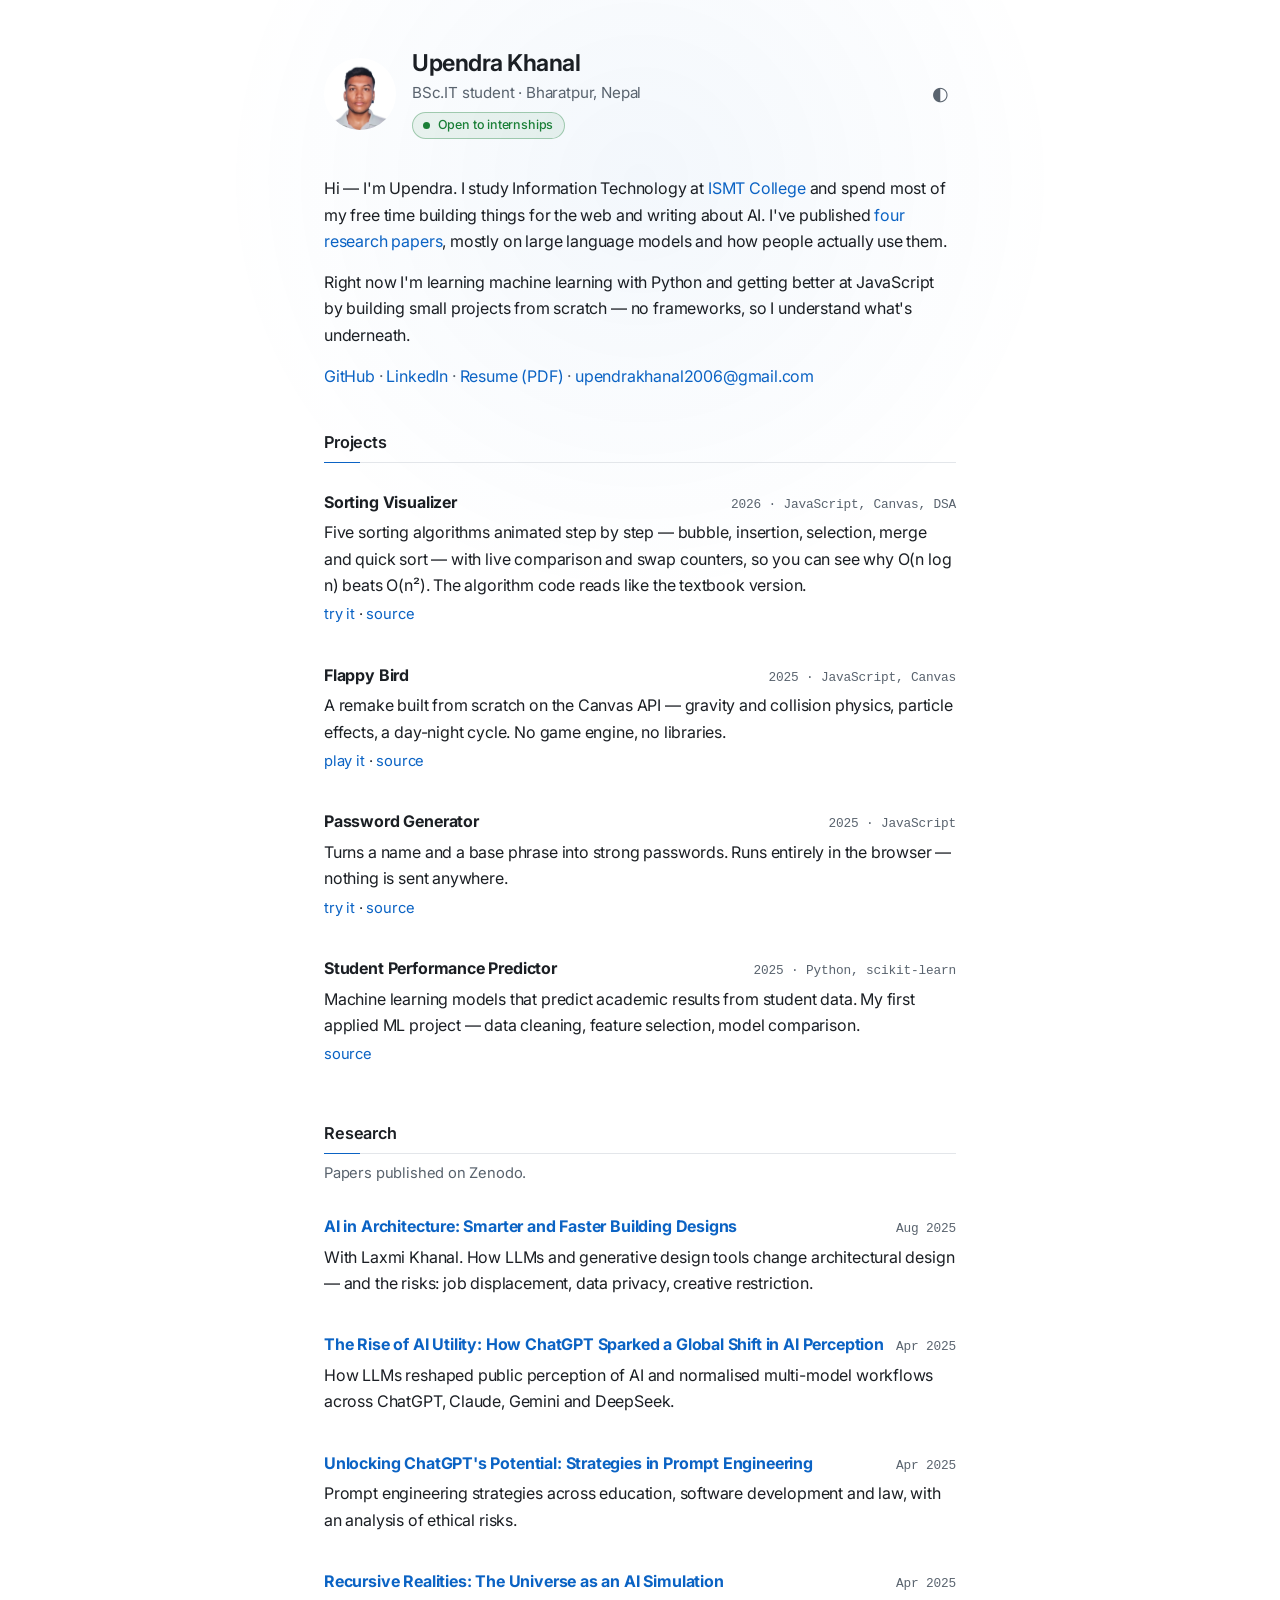
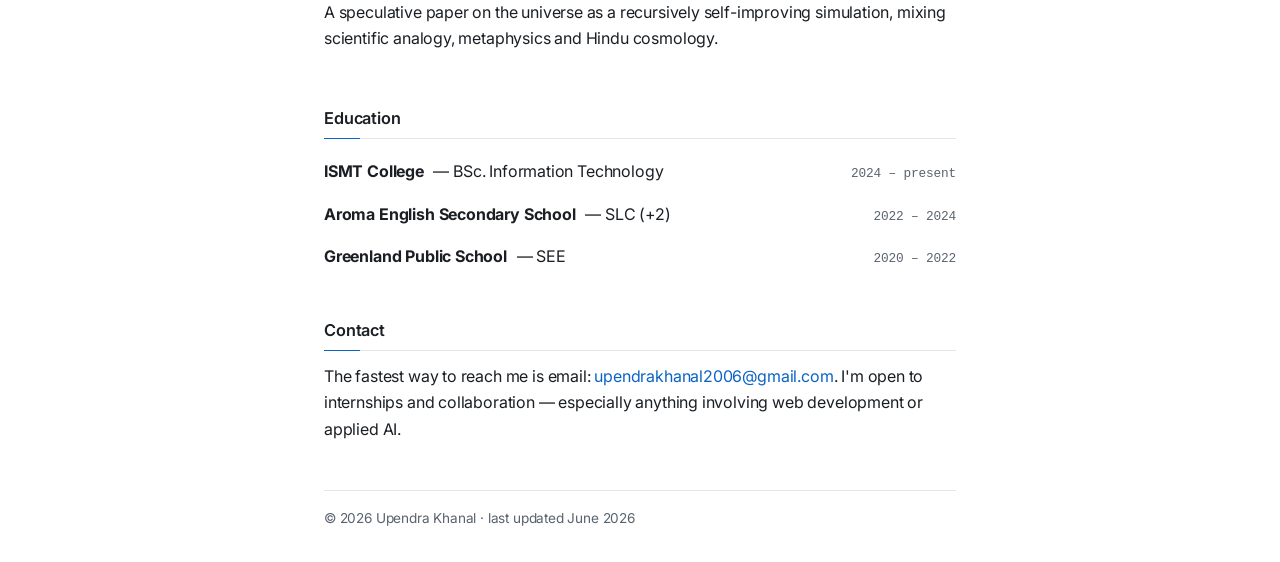
==== index.html @ 9b3e7991 "Polish design: scroll reveals, cursor spotlight, interactive project rows - Inter typeface, animated" ====
<!DOCTYPE html>
<html lang="en">
<head>
  <meta charset="utf-8">
  <meta name="viewport" content="width=device-width, initial-scale=1.0">
  <title>Upendra Khanal</title>

  <meta name="description" content="Upendra Khanal — BSc.IT student in Chitwan, Nepal. I build for the web and write about AI. Four published research papers.">
  <meta name="author" content="Upendra Khanal">
  <meta name="robots" content="index, follow">
  <link rel="canonical" href="https://upendrakhanal.com.np/">

  <meta property="og:type" content="website">
  <meta property="og:title" content="Upendra Khanal">
  <meta property="og:description" content="BSc.IT student in Chitwan, Nepal. I build for the web and write about AI.">
  <meta property="og:image" content="https://upendrakhanal.com.np/assets/images/profile.jpg">
  <meta property="og:url" content="https://upendrakhanal.com.np/">

  <link rel="icon" type="image/jpeg" href="assets/images/profile.jpg">
  <link rel="apple-touch-icon" href="assets/images/profile.jpg">
  <link rel="preconnect" href="https://fonts.googleapis.com">
  <link rel="preconnect" href="https://fonts.gstatic.com" crossorigin>
  <link href="https://fonts.googleapis.com/css2?family=Inter:wght@400;500;600;700&display=swap" rel="stylesheet">
  <link rel="stylesheet" href="styles.css">

  <script type="application/ld+json">
  {
    "@context": "https://schema.org",
    "@type": "Person",
    "name": "Upendra Khanal",
    "url": "https://upendrakhanal.com.np",
    "image": "https://upendrakhanal.com.np/assets/images/profile.jpg",
    "email": "mailto:upendrakhanal2006@gmail.com",
    "address": { "@type": "PostalAddress", "addressLocality": "Bharatpur", "addressCountry": "NP" },
    "alumniOf": "ISMT College",
    "sameAs": [
      "https://github.com/Upendra11223",
      "https://www.linkedin.com/in/upendra-khanal-a86692350"
    ]
  }
  </script>
</head>
<body>

<div id="spotlight" aria-hidden="true"></div>

<header>
  <img class="avatar" src="assets/images/profile.jpg" alt="Upendra Khanal" width="72" height="72">
  <div>
    <h1>Upendra Khanal</h1>
    <p class="tagline">BSc.IT student · Bharatpur, Nepal</p>
    <p class="status"><span class="status-dot"></span>Open to internships</p>
  </div>
  <button id="theme" title="Toggle dark mode" aria-label="Toggle dark mode">◐</button>
</header>

<main>

  <section id="intro">
    <p>
      Hi — I'm Upendra. I study Information Technology at
      <a href="https://ismt.edu.np" rel="noopener">ISMT College</a> and spend most of my free
      time building things for the web and writing about AI. I've published
      <a href="#research">four research papers</a>, mostly on large language models and how
      people actually use them.
    </p>
    <p>
      Right now I'm learning machine learning with Python and getting better at JavaScript
      by building small projects from scratch — no frameworks, so I understand what's
      underneath.
    </p>
    <p class="links">
      <a href="https://github.com/Upendra11223" rel="noopener">GitHub</a> ·
      <a href="https://www.linkedin.com/in/upendra-khanal-a86692350" rel="noopener">LinkedIn</a> ·
      <a href="assets/resume/resume.pdf">Resume (PDF)</a> ·
      <a href="mailto:upendrakhanal2006@gmail.com">upendrakhanal2006@gmail.com</a>
    </p>
  </section>

  <section id="projects">
    <h2>Projects</h2>
    <ul class="list">
      <li>
        <div class="item-head">
          <strong>Sorting Visualizer</strong>
          <span class="meta">2026 · JavaScript, Canvas, DSA</span>
        </div>
        <p>Five sorting algorithms animated step by step — bubble, insertion, selection,
           merge and quick sort — with live comparison and swap counters, so you can see
           why O(n log n) beats O(n²). The algorithm code reads like the textbook version.</p>
        <p class="item-links"><a href="projects/sorting-visualizer/index.html">try it</a> ·
           <a href="https://github.com/Upendra11223/proftfolio-website/tree/main/projects/sorting-visualizer" rel="noopener">source</a></p>
      </li>
      <li>
        <div class="item-head">
          <strong>Flappy Bird</strong>
          <span class="meta">2025 · JavaScript, Canvas</span>
        </div>
        <p>A remake built from scratch on the Canvas API — gravity and collision physics,
           particle effects, a day-night cycle. No game engine, no libraries.</p>
        <p class="item-links"><a href="projects/flappybird/index.html">play it</a> ·
           <a href="https://github.com/Upendra11223/proftfolio-website/tree/main/projects/flappybird" rel="noopener">source</a></p>
      </li>
      <li>
        <div class="item-head">
          <strong>Password Generator</strong>
          <span class="meta">2025 · JavaScript</span>
        </div>
        <p>Turns a name and a base phrase into strong passwords. Runs entirely in the
           browser — nothing is sent anywhere.</p>
        <p class="item-links"><a href="projects/password-generator/index.html">try it</a> ·
           <a href="https://github.com/Upendra11223/proftfolio-website/tree/main/projects/password-generator" rel="noopener">source</a></p>
      </li>
      <li>
        <div class="item-head">
          <strong>Student Performance Predictor</strong>
          <span class="meta">2025 · Python, scikit-learn</span>
        </div>
        <p>Machine learning models that predict academic results from student data.
           My first applied ML project — data cleaning, feature selection, model comparison.</p>
        <p class="item-links"><a href="https://github.com/Upendra11223/Predicting-Student-Academic-Performance-Using-Machine-Learning" rel="noopener">source</a></p>
      </li>
    </ul>
  </section>

  <section id="research">
    <h2>Research</h2>
    <p class="section-note">Papers published on Zenodo.</p>
    <ul class="list">
      <li>
        <div class="item-head">
          <strong><a href="https://doi.org/10.5281/zenodo.16730457" rel="noopener">AI in Architecture: Smarter and Faster Building Designs</a></strong>
          <span class="meta">Aug 2025</span>
        </div>
        <p>With Laxmi Khanal. How LLMs and generative design tools change architectural
           design — and the risks: job displacement, data privacy, creative restriction.</p>
      </li>
      <li>
        <div class="item-head">
          <strong><a href="https://doi.org/10.5281/zenodo.15250208" rel="noopener">The Rise of AI Utility: How ChatGPT Sparked a Global Shift in AI Perception</a></strong>
          <span class="meta">Apr 2025</span>
        </div>
        <p>How LLMs reshaped public perception of AI and normalised multi-model workflows
           across ChatGPT, Claude, Gemini and DeepSeek.</p>
      </li>
      <li>
        <div class="item-head">
          <strong><a href="https://doi.org/10.5281/zenodo.15249655" rel="noopener">Unlocking ChatGPT's Potential: Strategies in Prompt Engineering</a></strong>
          <span class="meta">Apr 2025</span>
        </div>
        <p>Prompt engineering strategies across education, software development and law,
           with an analysis of ethical risks.</p>
      </li>
      <li>
        <div class="item-head">
          <strong><a href="https://doi.org/10.5281/zenodo.15221042" rel="noopener">Recursive Realities: The Universe as an AI Simulation</a></strong>
          <span class="meta">Apr 2025</span>
        </div>
        <p>A speculative paper on the universe as a recursively self-improving simulation,
           mixing scientific analogy, metaphysics and Hindu cosmology.</p>
      </li>
    </ul>
  </section>

  <section id="education">
    <h2>Education</h2>
    <ul class="list compact">
      <li>
        <div class="item-head">
          <strong>ISMT College</strong> — BSc. Information Technology
          <span class="meta">2024 – present</span>
        </div>
      </li>
      <li>
        <div class="item-head">
          <strong>Aroma English Secondary School</strong> — SLC (+2)
          <span class="meta">2022 – 2024</span>
        </div>
      </li>
      <li>
        <div class="item-head">
          <strong>Greenland Public School</strong> — SEE
          <span class="meta">2020 – 2022</span>
        </div>
      </li>
    </ul>
  </section>

  <section id="contact">
    <h2>Contact</h2>
    <p>
      The fastest way to reach me is email:
      <a href="mailto:upendrakhanal2006@gmail.com">upendrakhanal2006@gmail.com</a>.
      I'm open to internships and collaboration — especially anything involving
      web development or applied AI.
    </p>
  </section>

</main>

<footer>
  <p>© 2026 Upendra Khanal · last updated June 2026</p>
</footer>

<script src="script.js"></script>
</body>
</html>
---- styles.css ----
/* upendrakhanal.com.np — hand-rolled, no frameworks */

:root {
  --bg: #ffffff;
  --text: #1b1f24;
  --muted: #59636e;
  --link: #0b63c4;
  --rule: #e3e6ea;
  --hover-bg: rgba(11, 99, 196, 0.06);
  --glow: rgba(11, 99, 196, 0.05);
  --ok: #1a7f37;
}

@media (prefers-color-scheme: dark) {
  :root {
    --bg: #0f1115;
    --text: #e4e7eb;
    --muted: #8b949e;
    --link: #58a6ff;
    --rule: #262b33;
    --hover-bg: rgba(88, 166, 255, 0.07);
    --glow: rgba(88, 166, 255, 0.07);
    --ok: #3fb950;
  }
}

:root[data-theme="light"] {
  --bg: #ffffff;
  --text: #1b1f24;
  --muted: #59636e;
  --link: #0b63c4;
  --rule: #e3e6ea;
  --hover-bg: rgba(11, 99, 196, 0.06);
  --glow: rgba(11, 99, 196, 0.05);
  --ok: #1a7f37;
}

:root[data-theme="dark"] {
  --bg: #0f1115;
  --text: #e4e7eb;
  --muted: #8b949e;
  --link: #58a6ff;
  --rule: #262b33;
  --hover-bg: rgba(88, 166, 255, 0.07);
  --glow: rgba(88, 166, 255, 0.07);
  --ok: #3fb950;
}

* { box-sizing: border-box; }

html {
  background: var(--bg);
  transition: background 0.3s ease;
}

body {
  margin: 0 auto;
  padding: 3rem 1.25rem 2rem;
  max-width: 42rem;
  background: transparent;
  color: var(--text);
  font: 16px/1.65 "Inter", -apple-system, BlinkMacSystemFont, "Segoe UI",
        Roboto, Helvetica, Arial, sans-serif;
  letter-spacing: -0.011em;
  -webkit-font-smoothing: antialiased;
  transition: color 0.3s ease;
}

/* cursor spotlight — subtle radial glow that follows the mouse */
#spotlight {
  position: fixed;
  inset: 0;
  z-index: -1;
  pointer-events: none;
  background: radial-gradient(560px circle at var(--mx, 50%) var(--my, 20%),
              var(--glow), transparent 75%);
}

/* links with animated underline */
a {
  color: var(--link);
  text-decoration: none;
  background-image: linear-gradient(currentColor, currentColor);
  background-repeat: no-repeat;
  background-size: 0% 1px;
  background-position: 0 100%;
  transition: background-size 0.25s ease;
}
a:hover { background-size: 100% 1px; }
:focus-visible { outline: 2px solid var(--link); outline-offset: 2px; border-radius: 2px; }

/* header */
header {
  display: flex;
  align-items: center;
  gap: 1rem;
  margin-bottom: 2.25rem;
}

.avatar {
  border-radius: 50%;
  flex-shrink: 0;
  transition: transform 0.3s cubic-bezier(0.2, 0.8, 0.2, 1), box-shadow 0.3s ease;
}
.avatar:hover {
  transform: scale(1.06) rotate(2deg);
  box-shadow: 0 0 0 3px var(--bg), 0 0 0 5px var(--link);
}

h1 {
  margin: 0;
  font-size: 1.45rem;
  line-height: 1.3;
  font-weight: 650;
  letter-spacing: -0.02em;
}

.tagline {
  margin: 0.1rem 0 0;
  color: var(--muted);
  font-size: 0.95rem;
}

.status {
  display: inline-flex;
  align-items: center;
  gap: 0.45rem;
  margin: 0.45rem 0 0;
  font-size: 0.78rem;
  font-weight: 500;
  color: var(--ok);
  border: 1px solid color-mix(in srgb, var(--ok) 35%, transparent);
  background: color-mix(in srgb, var(--ok) 8%, transparent);
  border-radius: 2rem;
  padding: 0.15rem 0.65rem;
}
.status-dot {
  width: 7px;
  height: 7px;
  border-radius: 50%;
  background: var(--ok);
  animation: pulse 2.2s ease-in-out infinite;
}
@keyframes pulse {
  0%, 100% { box-shadow: 0 0 0 0 color-mix(in srgb, var(--ok) 45%, transparent); }
  55% { box-shadow: 0 0 0 6px transparent; }
}

#theme {
  margin-left: auto;
  background: none;
  border: none;
  color: var(--muted);
  font-size: 1.2rem;
  cursor: pointer;
  padding: 0.25rem 0.45rem;
  border-radius: 8px;
  transition: color 0.2s ease, background 0.2s ease, transform 0.4s cubic-bezier(0.2, 0.8, 0.2, 1);
}
#theme:hover { color: var(--text); background: var(--hover-bg); transform: rotate(180deg); }

/* sections */
section { margin-bottom: 2.5rem; }

h2 {
  font-size: 1.02rem;
  font-weight: 600;
  letter-spacing: -0.01em;
  margin: 0 0 0.75rem;
  padding-bottom: 0.4rem;
  border-bottom: 1px solid var(--rule);
  position: relative;
}
h2::after {
  content: "";
  position: absolute;
  left: 0;
  bottom: -1px;
  height: 1px;
  width: 2.25rem;
  background: var(--link);
}

p { margin: 0 0 0.9rem; }
section > p:last-child { margin-bottom: 0; }

.links { color: var(--muted); }

.section-note {
  color: var(--muted);
  font-size: 0.92rem;
  margin-top: -0.35rem;
}

/* item lists (projects, research, education) */
.list {
  list-style: none;
  margin: 0;
  padding: 0;
}

.list > li {
  margin-bottom: 0.5rem;
  padding: 0.85rem 0.9rem;
  margin-inline: -0.9rem;
  border-radius: 10px;
  transition: background 0.25s ease, opacity 0.25s ease, transform 0.25s ease;
}
.list.compact > li { padding: 0.45rem 0.9rem; margin-bottom: 0.1rem; }
.list > li:last-child { margin-bottom: 0; }

/* hovering one item gently dims the others */
@media (hover: hover) {
  .list:hover > li { opacity: 0.55; }
  .list:hover > li:hover {
    opacity: 1;
    background: var(--hover-bg);
    transform: translateY(-1px);
  }
}

.item-head {
  display: flex;
  align-items: baseline;
  gap: 0.6rem;
  flex-wrap: wrap;
}

.meta {
  color: var(--muted);
  font-size: 0.8rem;
  font-family: ui-monospace, "Cascadia Code", "SF Mono", Consolas, monospace;
  white-space: nowrap;
  margin-left: auto;
}

.list p {
  margin: 0.25rem 0 0;
  color: var(--text);
}

.item-links { font-size: 0.92rem; }

/* footer */
footer {
  margin-top: 3rem;
  padding-top: 1rem;
  border-top: 1px solid var(--rule);
  color: var(--muted);
  font-size: 0.85rem;
}
footer p { margin: 0; }

/* scroll-reveal animation (added by JS; no-JS users see everything) */
.reveal {
  opacity: 0;
  transform: translateY(14px);
  transition: opacity 0.55s ease, transform 0.55s ease;
}
.reveal.in {
  opacity: 1;
  transform: none;
}

@media (prefers-reduced-motion: reduce) {
  *, *::before, *::after {
    animation-duration: 0.01ms !important;
    transition-duration: 0.01ms !important;
  }
  .reveal { opacity: 1; transform: none; }
  #spotlight { display: none; }
}

@media (max-width: 480px) {
  body { padding-top: 2rem; }
  .meta { margin-left: 0; width: 100%; }
}
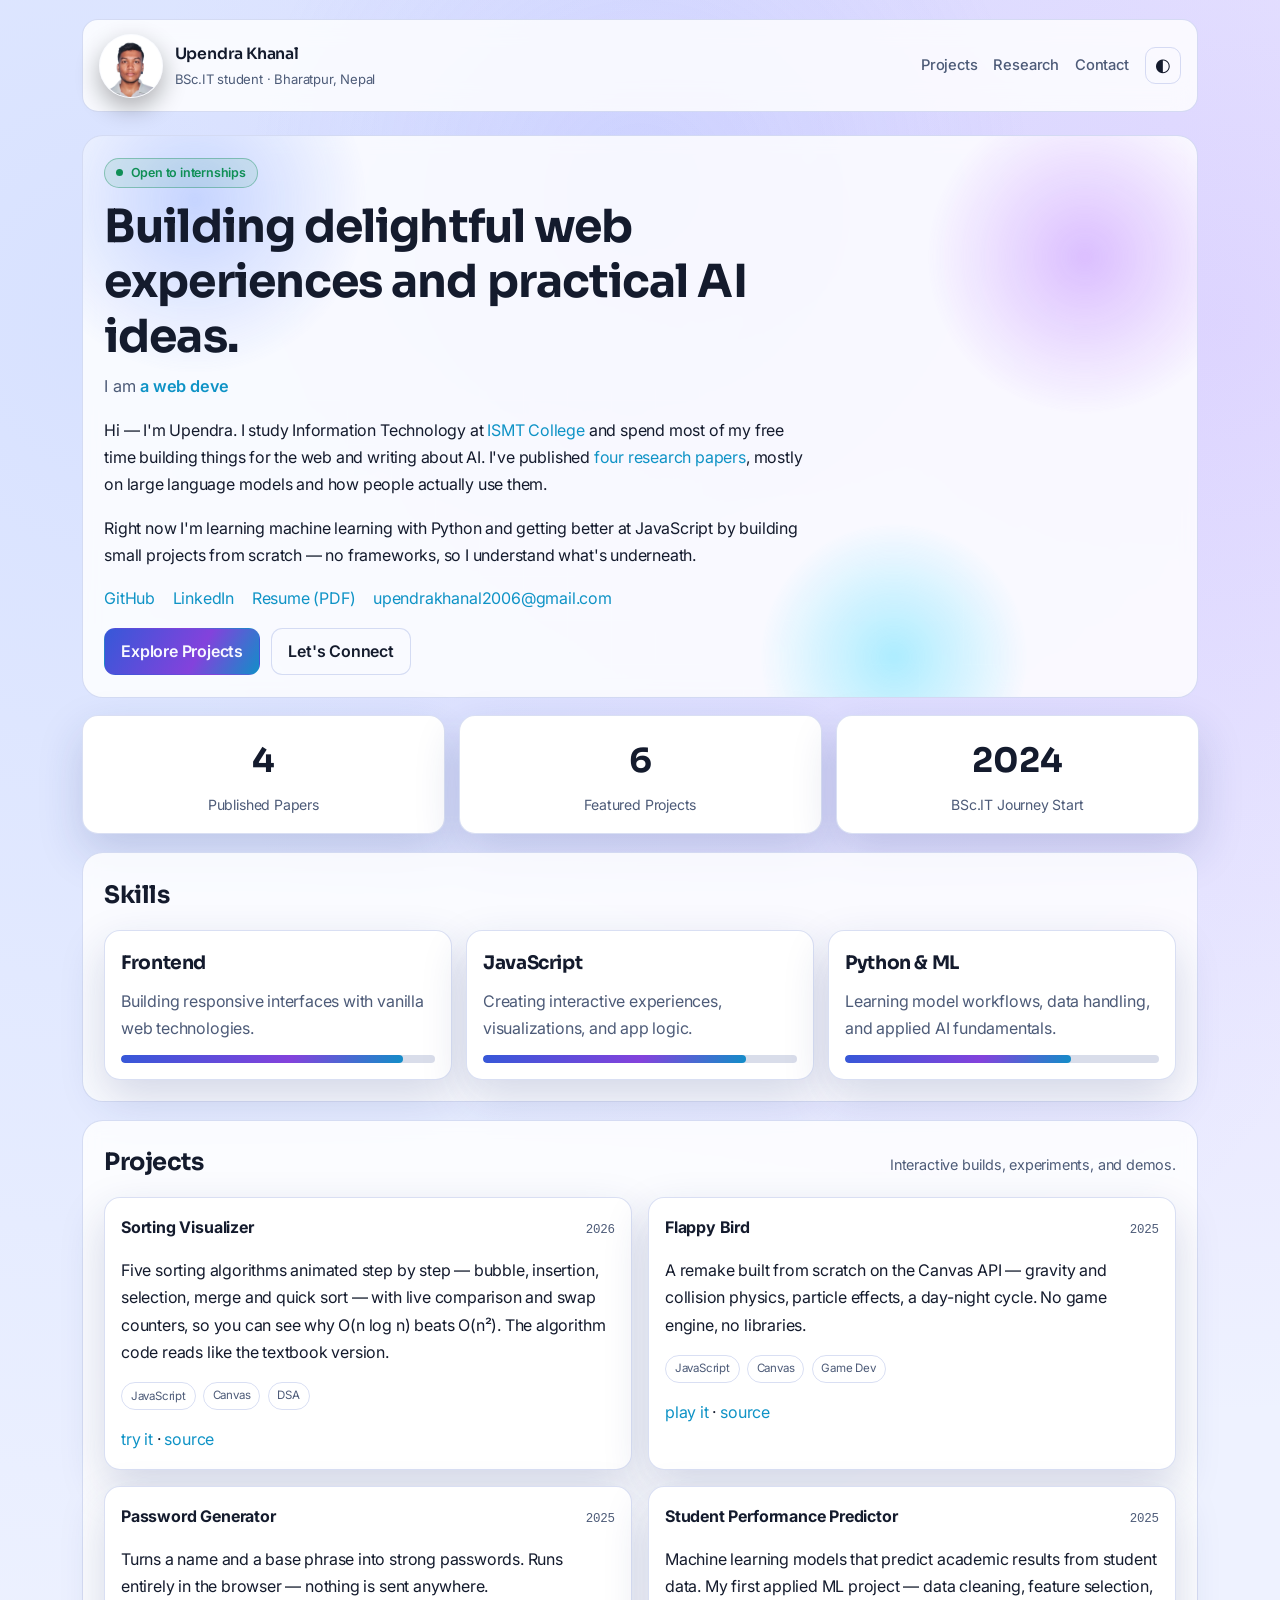
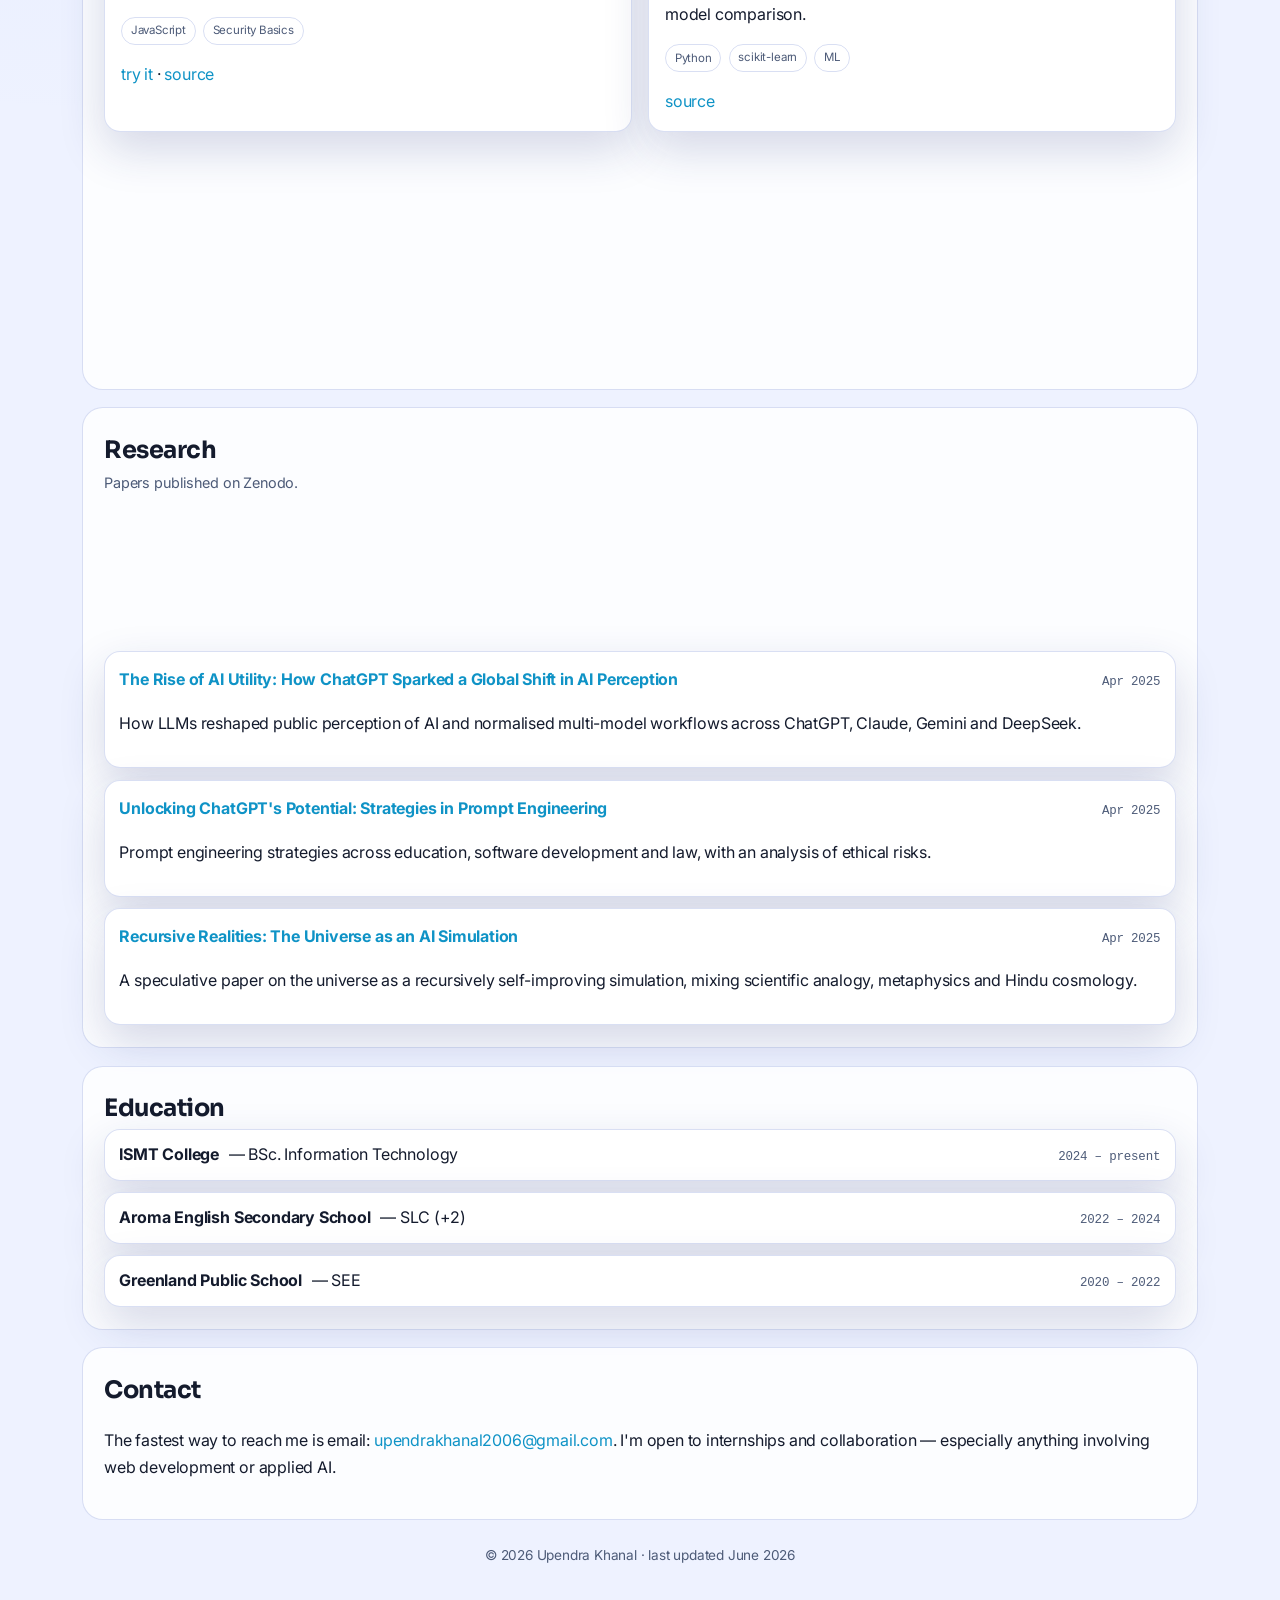
==== commit c8d68b54: "feat: redesign portfolio with modern 3D animated experience" ====
--- a/index.html
+++ b/index.html
@@ -20,7 +20,7 @@
   <link rel="apple-touch-icon" href="assets/images/profile.jpg">
   <link rel="preconnect" href="https://fonts.googleapis.com">
   <link rel="preconnect" href="https://fonts.gstatic.com" crossorigin>
-  <link href="https://fonts.googleapis.com/css2?family=Inter:wght@400;500;600;700&display=swap" rel="stylesheet">
+  <link href="https://fonts.googleapis.com/css2?family=Inter:wght@400;500;600;700&family=Sora:wght@500;600;700&display=swap" rel="stylesheet">
   <link rel="stylesheet" href="styles.css">
 
   <script type="application/ld+json">
@@ -41,93 +41,182 @@
   </script>
 </head>
 <body>
-
 <div id="spotlight" aria-hidden="true"></div>
 
-<header>
-  <img class="avatar" src="assets/images/profile.jpg" alt="Upendra Khanal" width="72" height="72">
-  <div>
-    <h1>Upendra Khanal</h1>
-    <p class="tagline">BSc.IT student · Bharatpur, Nepal</p>
-    <p class="status"><span class="status-dot"></span>Open to internships</p>
+<header class="site-header" id="site-header">
+  <div class="brand">
+    <img class="avatar" src="assets/images/profile.jpg" alt="Upendra Khanal" width="64" height="64">
+    <div>
+      <p class="eyebrow">Upendra Khanal</p>
+      <p class="tagline">BSc.IT student · Bharatpur, Nepal</p>
+    </div>
   </div>
+  <nav class="main-nav" aria-label="Main navigation">
+    <a href="#projects">Projects</a>
+    <a href="#research">Research</a>
+    <a href="#contact">Contact</a>
+  </nav>
   <button id="theme" title="Toggle dark mode" aria-label="Toggle dark mode">◐</button>
 </header>
 
 <main>
-
-  <section id="intro">
-    <p>
-      Hi — I'm Upendra. I study Information Technology at
-      <a href="https://ismt.edu.np" rel="noopener">ISMT College</a> and spend most of my free
-      time building things for the web and writing about AI. I've published
-      <a href="#research">four research papers</a>, mostly on large language models and how
-      people actually use them.
-    </p>
-    <p>
-      Right now I'm learning machine learning with Python and getting better at JavaScript
-      by building small projects from scratch — no frameworks, so I understand what's
-      underneath.
-    </p>
-    <p class="links">
-      <a href="https://github.com/Upendra11223" rel="noopener">GitHub</a> ·
-      <a href="https://www.linkedin.com/in/upendra-khanal-a86692350" rel="noopener">LinkedIn</a> ·
-      <a href="assets/resume/resume.pdf">Resume (PDF)</a> ·
-      <a href="mailto:upendrakhanal2006@gmail.com">upendrakhanal2006@gmail.com</a>
-    </p>
-  </section>
-
-  <section id="projects">
-    <h2>Projects</h2>
-    <ul class="list">
-      <li>
+  <section class="hero reveal" id="intro">
+    <div class="hero-bg" aria-hidden="true">
+      <span class="layer layer-one"></span>
+      <span class="layer layer-two"></span>
+      <span class="layer layer-three"></span>
+      <span class="grid"></span>
+    </div>
+    <div class="hero-content">
+      <p class="status"><span class="status-dot"></span>Open to internships</p>
+      <h1>Building delightful web experiences and practical AI ideas.</h1>
+      <p class="hero-subtitle">I am <span id="typed-role" aria-live="polite"></span></p>
+      <p>
+        Hi — I'm Upendra. I study Information Technology at
+        <a href="https://ismt.edu.np" rel="noopener">ISMT College</a> and spend most of my free
+        time building things for the web and writing about AI. I've published
+        <a href="#research">four research papers</a>, mostly on large language models and how
+        people actually use them.
+      </p>
+      <p>
+        Right now I'm learning machine learning with Python and getting better at JavaScript
+        by building small projects from scratch — no frameworks, so I understand what's
+        underneath.
+      </p>
+      <p class="links">
+        <a href="https://github.com/Upendra11223" rel="noopener">GitHub</a>
+        <a href="https://www.linkedin.com/in/upendra-khanal-a86692350" rel="noopener">LinkedIn</a>
+        <a href="assets/resume/resume.pdf">Resume (PDF)</a>
+        <a href="mailto:upendrakhanal2006@gmail.com">upendrakhanal2006@gmail.com</a>
+      </p>
+      <div class="cta-row">
+        <a class="btn btn-primary" href="#projects">Explore Projects</a>
+        <a class="btn btn-secondary" href="#contact">Let's Connect</a>
+      </div>
+    </div>
+  </section>
+
+  <section class="stats reveal" aria-label="Highlights">
+    <article class="stat-card tilt-card">
+      <p class="stat-number" data-counter="4">0</p>
+      <p class="stat-label">Published Papers</p>
+    </article>
+    <article class="stat-card tilt-card">
+      <p class="stat-number" data-counter="6">0</p>
+      <p class="stat-label">Featured Projects</p>
+    </article>
+    <article class="stat-card tilt-card">
+      <p class="stat-number" data-counter="2024">0</p>
+      <p class="stat-label">BSc.IT Journey Start</p>
+    </article>
+  </section>
+
+  <section class="skills reveal" id="skills">
+    <div class="section-head">
+      <h2>Skills</h2>
+    </div>
+    <div class="skills-grid">
+      <article class="skill-card tilt-card">
+        <h3>Frontend</h3>
+        <p>Building responsive interfaces with vanilla web technologies.</p>
+        <div class="skill-bar"><span style="--level: 90%"></span></div>
+      </article>
+      <article class="skill-card tilt-card">
+        <h3>JavaScript</h3>
+        <p>Creating interactive experiences, visualizations, and app logic.</p>
+        <div class="skill-bar"><span style="--level: 84%"></span></div>
+      </article>
+      <article class="skill-card tilt-card">
+        <h3>Python & ML</h3>
+        <p>Learning model workflows, data handling, and applied AI fundamentals.</p>
+        <div class="skill-bar"><span style="--level: 72%"></span></div>
+      </article>
+    </div>
+  </section>
+
+  <section id="projects" class="reveal">
+    <div class="section-head">
+      <h2>Projects</h2>
+      <p class="section-note">Interactive builds, experiments, and demos.</p>
+    </div>
+    <div class="project-grid">
+      <article class="project-card tilt-card">
         <div class="item-head">
           <strong>Sorting Visualizer</strong>
-          <span class="meta">2026 · JavaScript, Canvas, DSA</span>
+          <span class="meta">2026</span>
         </div>
         <p>Five sorting algorithms animated step by step — bubble, insertion, selection,
            merge and quick sort — with live comparison and swap counters, so you can see
            why O(n log n) beats O(n²). The algorithm code reads like the textbook version.</p>
+        <p class="tags"><span>JavaScript</span><span>Canvas</span><span>DSA</span></p>
         <p class="item-links"><a href="projects/sorting-visualizer/index.html">try it</a> ·
            <a href="https://github.com/Upendra11223/proftfolio-website/tree/main/projects/sorting-visualizer" rel="noopener">source</a></p>
-      </li>
-      <li>
+      </article>
+
+      <article class="project-card tilt-card">
         <div class="item-head">
           <strong>Flappy Bird</strong>
-          <span class="meta">2025 · JavaScript, Canvas</span>
+          <span class="meta">2025</span>
         </div>
         <p>A remake built from scratch on the Canvas API — gravity and collision physics,
            particle effects, a day-night cycle. No game engine, no libraries.</p>
+        <p class="tags"><span>JavaScript</span><span>Canvas</span><span>Game Dev</span></p>
         <p class="item-links"><a href="projects/flappybird/index.html">play it</a> ·
            <a href="https://github.com/Upendra11223/proftfolio-website/tree/main/projects/flappybird" rel="noopener">source</a></p>
-      </li>
-      <li>
+      </article>
+
+      <article class="project-card tilt-card">
         <div class="item-head">
           <strong>Password Generator</strong>
-          <span class="meta">2025 · JavaScript</span>
+          <span class="meta">2025</span>
         </div>
         <p>Turns a name and a base phrase into strong passwords. Runs entirely in the
            browser — nothing is sent anywhere.</p>
+        <p class="tags"><span>JavaScript</span><span>Security Basics</span></p>
         <p class="item-links"><a href="projects/password-generator/index.html">try it</a> ·
            <a href="https://github.com/Upendra11223/proftfolio-website/tree/main/projects/password-generator" rel="noopener">source</a></p>
-      </li>
-      <li>
+      </article>
+
+      <article class="project-card tilt-card">
         <div class="item-head">
           <strong>Student Performance Predictor</strong>
-          <span class="meta">2025 · Python, scikit-learn</span>
+          <span class="meta">2025</span>
         </div>
         <p>Machine learning models that predict academic results from student data.
            My first applied ML project — data cleaning, feature selection, model comparison.</p>
+        <p class="tags"><span>Python</span><span>scikit-learn</span><span>ML</span></p>
         <p class="item-links"><a href="https://github.com/Upendra11223/Predicting-Student-Academic-Performance-Using-Machine-Learning" rel="noopener">source</a></p>
-      </li>
-    </ul>
-  </section>
-
-  <section id="research">
+      </article>
+
+      <article class="project-card tilt-card placeholder">
+        <div class="item-head">
+          <strong>AI Study Companion</strong>
+          <span class="meta">Sample Concept</span>
+        </div>
+        <p>A concept UI for planning study sessions with AI-generated roadmaps,
+           daily reminders, and topic-based flashcards.</p>
+        <p class="tags"><span>UI Concept</span><span>AI Workflow</span></p>
+        <p class="item-links"><a href="#contact">request demo</a></p>
+      </article>
+
+      <article class="project-card tilt-card placeholder">
+        <div class="item-head">
+          <strong>Portfolio Insight Dashboard</strong>
+          <span class="meta">Sample Showcase</span>
+        </div>
+        <p>A visual dashboard concept for tracking visitor engagement, scroll depth,
+           and project click trends in a privacy-friendly way.</p>
+        <p class="tags"><span>Data Viz</span><span>Dashboard</span></p>
+        <p class="item-links"><a href="#contact">see prototype</a></p>
+      </article>
+    </div>
+  </section>
+
+  <section id="research" class="reveal">
     <h2>Research</h2>
     <p class="section-note">Papers published on Zenodo.</p>
     <ul class="list">
-      <li>
+      <li class="tilt-card">
         <div class="item-head">
           <strong><a href="https://doi.org/10.5281/zenodo.16730457" rel="noopener">AI in Architecture: Smarter and Faster Building Designs</a></strong>
           <span class="meta">Aug 2025</span>
@@ -135,7 +224,7 @@
         <p>With Laxmi Khanal. How LLMs and generative design tools change architectural
            design — and the risks: job displacement, data privacy, creative restriction.</p>
       </li>
-      <li>
+      <li class="tilt-card">
         <div class="item-head">
           <strong><a href="https://doi.org/10.5281/zenodo.15250208" rel="noopener">The Rise of AI Utility: How ChatGPT Sparked a Global Shift in AI Perception</a></strong>
           <span class="meta">Apr 2025</span>
@@ -143,7 +232,7 @@
         <p>How LLMs reshaped public perception of AI and normalised multi-model workflows
            across ChatGPT, Claude, Gemini and DeepSeek.</p>
       </li>
-      <li>
+      <li class="tilt-card">
         <div class="item-head">
           <strong><a href="https://doi.org/10.5281/zenodo.15249655" rel="noopener">Unlocking ChatGPT's Potential: Strategies in Prompt Engineering</a></strong>
           <span class="meta">Apr 2025</span>
@@ -151,7 +240,7 @@
         <p>Prompt engineering strategies across education, software development and law,
            with an analysis of ethical risks.</p>
       </li>
-      <li>
+      <li class="tilt-card">
         <div class="item-head">
           <strong><a href="https://doi.org/10.5281/zenodo.15221042" rel="noopener">Recursive Realities: The Universe as an AI Simulation</a></strong>
           <span class="meta">Apr 2025</span>
@@ -162,22 +251,22 @@
     </ul>
   </section>
 
-  <section id="education">
+  <section id="education" class="reveal">
     <h2>Education</h2>
     <ul class="list compact">
-      <li>
+      <li class="tilt-card">
         <div class="item-head">
           <strong>ISMT College</strong> — BSc. Information Technology
           <span class="meta">2024 – present</span>
         </div>
       </li>
-      <li>
+      <li class="tilt-card">
         <div class="item-head">
           <strong>Aroma English Secondary School</strong> — SLC (+2)
           <span class="meta">2022 – 2024</span>
         </div>
       </li>
-      <li>
+      <li class="tilt-card">
         <div class="item-head">
           <strong>Greenland Public School</strong> — SEE
           <span class="meta">2020 – 2022</span>
@@ -186,7 +275,7 @@
     </ul>
   </section>
 
-  <section id="contact">
+  <section id="contact" class="reveal">
     <h2>Contact</h2>
     <p>
       The fastest way to reach me is email:
@@ -195,7 +284,6 @@
       web development or applied AI.
     </p>
   </section>
-
 </main>
 
 <footer>
--- a/styles.css
+++ b/styles.css
@@ -1,222 +1,455 @@
-/* upendrakhanal.com.np — hand-rolled, no frameworks */
-
 :root {
-  --bg: #ffffff;
-  --text: #1b1f24;
-  --muted: #59636e;
-  --link: #0b63c4;
-  --rule: #e3e6ea;
-  --hover-bg: rgba(11, 99, 196, 0.06);
-  --glow: rgba(11, 99, 196, 0.05);
-  --ok: #1a7f37;
-}
-
-@media (prefers-color-scheme: dark) {
+  --bg: #060914;
+  --surface: rgba(13, 18, 34, 0.75);
+  --surface-strong: #121a33;
+  --text: #f5f7ff;
+  --muted: #a4b0c6;
+  --rule: rgba(126, 155, 255, 0.2);
+  --accent: #7c9dff;
+  --accent-2: #33d9ff;
+  --accent-grad: linear-gradient(120deg, #7c9dff, #b06bff 55%, #33d9ff);
+  --shadow: 0 18px 45px rgba(3, 8, 24, 0.45);
+  --ok: #58d68d;
+}
+
+@media (prefers-color-scheme: light) {
   :root {
-    --bg: #0f1115;
-    --text: #e4e7eb;
-    --muted: #8b949e;
-    --link: #58a6ff;
-    --rule: #262b33;
-    --hover-bg: rgba(88, 166, 255, 0.07);
-    --glow: rgba(88, 166, 255, 0.07);
-    --ok: #3fb950;
+    --bg: #eef2ff;
+    --surface: rgba(255, 255, 255, 0.82);
+    --surface-strong: #ffffff;
+    --text: #141b2d;
+    --muted: #4d5b78;
+    --rule: rgba(68, 96, 192, 0.2);
+    --accent: #405fd6;
+    --accent-2: #0f93c6;
+    --accent-grad: linear-gradient(120deg, #3658d8, #8342dc 60%, #128ec8);
+    --shadow: 0 18px 45px rgba(35, 52, 121, 0.18);
+    --ok: #0f8f56;
   }
 }
 
 :root[data-theme="light"] {
-  --bg: #ffffff;
-  --text: #1b1f24;
-  --muted: #59636e;
-  --link: #0b63c4;
-  --rule: #e3e6ea;
-  --hover-bg: rgba(11, 99, 196, 0.06);
-  --glow: rgba(11, 99, 196, 0.05);
-  --ok: #1a7f37;
+  --bg: #eef2ff;
+  --surface: rgba(255, 255, 255, 0.82);
+  --surface-strong: #ffffff;
+  --text: #141b2d;
+  --muted: #4d5b78;
+  --rule: rgba(68, 96, 192, 0.2);
+  --accent: #405fd6;
+  --accent-2: #0f93c6;
+  --accent-grad: linear-gradient(120deg, #3658d8, #8342dc 60%, #128ec8);
+  --shadow: 0 18px 45px rgba(35, 52, 121, 0.18);
+  --ok: #0f8f56;
 }
 
 :root[data-theme="dark"] {
-  --bg: #0f1115;
-  --text: #e4e7eb;
-  --muted: #8b949e;
-  --link: #58a6ff;
-  --rule: #262b33;
-  --hover-bg: rgba(88, 166, 255, 0.07);
-  --glow: rgba(88, 166, 255, 0.07);
-  --ok: #3fb950;
+  --bg: #060914;
+  --surface: rgba(13, 18, 34, 0.75);
+  --surface-strong: #121a33;
+  --text: #f5f7ff;
+  --muted: #a4b0c6;
+  --rule: rgba(126, 155, 255, 0.2);
+  --accent: #7c9dff;
+  --accent-2: #33d9ff;
+  --accent-grad: linear-gradient(120deg, #7c9dff, #b06bff 55%, #33d9ff);
+  --shadow: 0 18px 45px rgba(3, 8, 24, 0.45);
+  --ok: #58d68d;
 }
 
 * { box-sizing: border-box; }
 
 html {
-  background: var(--bg);
+  scroll-behavior: smooth;
+  background: radial-gradient(circle at 10% 10%, rgba(124, 157, 255, 0.2), transparent 45%),
+              radial-gradient(circle at 95% 10%, rgba(176, 107, 255, 0.2), transparent 35%),
+              var(--bg);
   transition: background 0.3s ease;
 }
 
 body {
   margin: 0 auto;
-  padding: 3rem 1.25rem 2rem;
-  max-width: 42rem;
-  background: transparent;
+  padding: 1.2rem 1.1rem 2rem;
+  max-width: 72rem;
   color: var(--text);
-  font: 16px/1.65 "Inter", -apple-system, BlinkMacSystemFont, "Segoe UI",
-        Roboto, Helvetica, Arial, sans-serif;
-  letter-spacing: -0.011em;
+  font: 16px/1.7 "Inter", -apple-system, BlinkMacSystemFont, "Segoe UI", Roboto, Helvetica, Arial, sans-serif;
+  letter-spacing: -0.012em;
   -webkit-font-smoothing: antialiased;
-  transition: color 0.3s ease;
-}
-
-/* cursor spotlight — subtle radial glow that follows the mouse */
+}
+
 #spotlight {
   position: fixed;
   inset: 0;
-  z-index: -1;
+  z-index: -2;
   pointer-events: none;
-  background: radial-gradient(560px circle at var(--mx, 50%) var(--my, 20%),
-              var(--glow), transparent 75%);
-}
-
-/* links with animated underline */
+  background: radial-gradient(560px circle at var(--mx, 50%) var(--my, 20%), rgba(123, 146, 255, 0.15), transparent 70%);
+}
+
 a {
-  color: var(--link);
+  color: var(--accent-2);
   text-decoration: none;
-  background-image: linear-gradient(currentColor, currentColor);
-  background-repeat: no-repeat;
-  background-size: 0% 1px;
-  background-position: 0 100%;
-  transition: background-size 0.25s ease;
-}
-a:hover { background-size: 100% 1px; }
-:focus-visible { outline: 2px solid var(--link); outline-offset: 2px; border-radius: 2px; }
-
-/* header */
-header {
+  transition: color 0.25s ease;
+}
+
+a:hover { color: var(--text); }
+
+:focus-visible {
+  outline: 2px solid var(--accent);
+  outline-offset: 2px;
+  border-radius: 6px;
+}
+
+.site-header {
+  position: sticky;
+  top: 0.8rem;
+  z-index: 20;
   display: flex;
   align-items: center;
   gap: 1rem;
-  margin-bottom: 2.25rem;
+  margin-bottom: 1.4rem;
+  padding: 0.85rem 1rem;
+  border: 1px solid var(--rule);
+  border-radius: 1rem;
+  background: var(--surface);
+  backdrop-filter: blur(12px);
+  transition: transform 0.3s ease, box-shadow 0.3s ease, background 0.3s ease;
+}
+
+.site-header.scrolled {
+  transform: translateY(-0.1rem) scale(0.985);
+  box-shadow: var(--shadow);
+}
+
+.brand {
+  display: flex;
+  align-items: center;
+  gap: 0.75rem;
 }
 
 .avatar {
   border-radius: 50%;
-  flex-shrink: 0;
-  transition: transform 0.3s cubic-bezier(0.2, 0.8, 0.2, 1), box-shadow 0.3s ease;
-}
-.avatar:hover {
-  transform: scale(1.06) rotate(2deg);
-  box-shadow: 0 0 0 3px var(--bg), 0 0 0 5px var(--link);
-}
-
-h1 {
-  margin: 0;
-  font-size: 1.45rem;
-  line-height: 1.3;
-  font-weight: 650;
-  letter-spacing: -0.02em;
+  border: 1px solid rgba(255, 255, 255, 0.2);
+  box-shadow: 0 10px 24px rgba(0, 0, 0, 0.3);
+}
+
+.eyebrow {
+  margin: 0;
+  font-family: "Sora", "Inter", sans-serif;
+  font-size: 0.98rem;
+  font-weight: 600;
 }
 
 .tagline {
-  margin: 0.1rem 0 0;
-  color: var(--muted);
-  font-size: 0.95rem;
+  margin: 0;
+  color: var(--muted);
+  font-size: 0.82rem;
+}
+
+.main-nav {
+  margin-left: auto;
+  display: flex;
+  gap: 1rem;
+}
+
+.main-nav a {
+  color: var(--muted);
+  font-size: 0.92rem;
+  font-weight: 500;
+}
+
+.main-nav a:hover { color: var(--text); }
+
+#theme {
+  border: 1px solid var(--rule);
+  background: transparent;
+  color: var(--text);
+  font-size: 1.1rem;
+  border-radius: 0.65rem;
+  width: 2.3rem;
+  height: 2.3rem;
+  cursor: pointer;
+  transition: transform 0.3s ease, background 0.3s ease;
+}
+
+#theme:hover {
+  transform: rotate(180deg);
+  background: rgba(124, 157, 255, 0.2);
+}
+
+main {
+  display: flex;
+  flex-direction: column;
+  gap: 1.1rem;
+}
+
+section {
+  border: 1px solid var(--rule);
+  background: var(--surface);
+  border-radius: 1.3rem;
+  padding: 1.35rem;
+  backdrop-filter: blur(8px);
+}
+
+.hero {
+  position: relative;
+  overflow: hidden;
+  min-height: 25rem;
+}
+
+.hero-bg {
+  position: absolute;
+  inset: 0;
+  perspective: 900px;
+}
+
+.hero-bg .layer {
+  position: absolute;
+  border-radius: 50%;
+  filter: blur(1px);
+  opacity: 0.45;
+  transform-style: preserve-3d;
+  animation: float 10s ease-in-out infinite;
+}
+
+.layer-one {
+  width: 22rem;
+  height: 22rem;
+  top: -7rem;
+  left: -4rem;
+  background: radial-gradient(circle, rgba(124, 157, 255, 0.9), transparent 70%);
+}
+
+.layer-two {
+  width: 20rem;
+  height: 20rem;
+  right: -3rem;
+  top: -2.4rem;
+  background: radial-gradient(circle, rgba(176, 107, 255, 0.9), transparent 70%);
+  animation-delay: -3s;
+}
+
+.layer-three {
+  width: 17rem;
+  height: 17rem;
+  right: 15%;
+  bottom: -6rem;
+  background: radial-gradient(circle, rgba(51, 217, 255, 0.85), transparent 70%);
+  animation-delay: -6s;
+}
+
+.grid {
+  position: absolute;
+  inset: 0;
+  background-image: linear-gradient(rgba(255, 255, 255, 0.07) 1px, transparent 1px),
+                    linear-gradient(90deg, rgba(255, 255, 255, 0.06) 1px, transparent 1px);
+  background-size: 44px 44px;
+  mask-image: radial-gradient(circle at 40% 40%, black 28%, transparent 95%);
+  opacity: 0.3;
+}
+
+@keyframes float {
+  0%, 100% { transform: translate3d(0, 0, 0) rotate(0deg); }
+  50% { transform: translate3d(0, 16px, 44px) rotate(5deg); }
+}
+
+.hero-content {
+  position: relative;
+  z-index: 2;
+  max-width: 44rem;
 }
 
 .status {
   display: inline-flex;
   align-items: center;
   gap: 0.45rem;
-  margin: 0.45rem 0 0;
+  margin: 0;
+  color: var(--ok);
   font-size: 0.78rem;
-  font-weight: 500;
-  color: var(--ok);
-  border: 1px solid color-mix(in srgb, var(--ok) 35%, transparent);
-  background: color-mix(in srgb, var(--ok) 8%, transparent);
-  border-radius: 2rem;
-  padding: 0.15rem 0.65rem;
-}
+  font-weight: 600;
+  padding: 0.2rem 0.7rem;
+  border-radius: 999px;
+  border: 1px solid color-mix(in srgb, var(--ok) 38%, transparent);
+  background: color-mix(in srgb, var(--ok) 10%, transparent);
+}
+
 .status-dot {
   width: 7px;
   height: 7px;
   border-radius: 50%;
-  background: var(--ok);
+  background: currentColor;
   animation: pulse 2.2s ease-in-out infinite;
 }
+
 @keyframes pulse {
   0%, 100% { box-shadow: 0 0 0 0 color-mix(in srgb, var(--ok) 45%, transparent); }
-  55% { box-shadow: 0 0 0 6px transparent; }
-}
-
-#theme {
-  margin-left: auto;
-  background: none;
+  60% { box-shadow: 0 0 0 6px transparent; }
+}
+
+h1,
+h2,
+h3 {
+  font-family: "Sora", "Inter", sans-serif;
+  margin: 0;
+  letter-spacing: -0.02em;
+}
+
+h1 {
+  margin-top: 0.8rem;
+  font-size: clamp(1.7rem, 3.6vw, 2.85rem);
+  line-height: 1.2;
+}
+
+.hero-subtitle {
+  margin: 0.55rem 0 1rem;
+  color: var(--muted);
+  font-size: 1.02rem;
+}
+
+#typed-role {
+  color: var(--accent-2);
+  font-weight: 600;
+}
+
+.links {
+  display: flex;
+  flex-wrap: wrap;
+  gap: 0.75rem 1.1rem;
+}
+
+.cta-row {
+  margin-top: 1rem;
+  display: flex;
+  flex-wrap: wrap;
+  gap: 0.7rem;
+}
+
+.btn {
+  display: inline-flex;
+  align-items: center;
+  justify-content: center;
+  padding: 0.55rem 1rem;
+  border-radius: 0.7rem;
+  border: 1px solid var(--rule);
+  font-weight: 600;
+  transition: transform 0.3s ease, box-shadow 0.3s ease, background 0.3s ease;
+}
+
+.btn:hover {
+  transform: translateY(-2px);
+  box-shadow: 0 10px 28px rgba(0, 0, 0, 0.25);
+}
+
+.btn-primary {
+  color: #f8f9ff;
+  background: var(--accent-grad);
+  border-color: transparent;
+}
+
+.btn-secondary {
+  color: var(--text);
+  background: rgba(255, 255, 255, 0.05);
+}
+
+.stats {
+  display: grid;
+  grid-template-columns: repeat(3, minmax(0, 1fr));
+  gap: 0.9rem;
+  padding: 0;
   border: none;
-  color: var(--muted);
-  font-size: 1.2rem;
-  cursor: pointer;
-  padding: 0.25rem 0.45rem;
-  border-radius: 8px;
-  transition: color 0.2s ease, background 0.2s ease, transform 0.4s cubic-bezier(0.2, 0.8, 0.2, 1);
-}
-#theme:hover { color: var(--text); background: var(--hover-bg); transform: rotate(180deg); }
-
-/* sections */
-section { margin-bottom: 2.5rem; }
-
-h2 {
-  font-size: 1.02rem;
-  font-weight: 600;
-  letter-spacing: -0.01em;
-  margin: 0 0 0.75rem;
-  padding-bottom: 0.4rem;
-  border-bottom: 1px solid var(--rule);
-  position: relative;
-}
-h2::after {
-  content: "";
-  position: absolute;
-  left: 0;
-  bottom: -1px;
-  height: 1px;
-  width: 2.25rem;
-  background: var(--link);
-}
-
-p { margin: 0 0 0.9rem; }
-section > p:last-child { margin-bottom: 0; }
-
-.links { color: var(--muted); }
+  background: transparent;
+}
+
+.stat-card,
+.skill-card,
+.project-card,
+.list > li {
+  background: var(--surface-strong);
+  border: 1px solid var(--rule);
+  border-radius: 1rem;
+  box-shadow: var(--shadow);
+  transition: transform 0.25s ease, box-shadow 0.25s ease, border-color 0.25s ease;
+  transform-style: preserve-3d;
+  will-change: transform;
+}
+
+.stat-card {
+  padding: 1rem;
+  text-align: center;
+}
+
+.stat-number {
+  margin: 0;
+  font-family: "Sora", "Inter", sans-serif;
+  font-size: clamp(1.4rem, 4vw, 2.1rem);
+  font-weight: 700;
+}
+
+.stat-label {
+  margin: 0.25rem 0 0;
+  color: var(--muted);
+  font-size: 0.88rem;
+}
+
+.section-head {
+  display: flex;
+  align-items: baseline;
+  justify-content: space-between;
+  gap: 0.8rem;
+  margin-bottom: 0.9rem;
+}
 
 .section-note {
-  color: var(--muted);
-  font-size: 0.92rem;
-  margin-top: -0.35rem;
-}
-
-/* item lists (projects, research, education) */
-.list {
-  list-style: none;
-  margin: 0;
-  padding: 0;
-}
-
-.list > li {
-  margin-bottom: 0.5rem;
-  padding: 0.85rem 0.9rem;
-  margin-inline: -0.9rem;
-  border-radius: 10px;
-  transition: background 0.25s ease, opacity 0.25s ease, transform 0.25s ease;
-}
-.list.compact > li { padding: 0.45rem 0.9rem; margin-bottom: 0.1rem; }
-.list > li:last-child { margin-bottom: 0; }
-
-/* hovering one item gently dims the others */
-@media (hover: hover) {
-  .list:hover > li { opacity: 0.55; }
-  .list:hover > li:hover {
-    opacity: 1;
-    background: var(--hover-bg);
-    transform: translateY(-1px);
-  }
+  margin: 0;
+  color: var(--muted);
+  font-size: 0.9rem;
+}
+
+.skills-grid {
+  display: grid;
+  grid-template-columns: repeat(3, minmax(0, 1fr));
+  gap: 0.9rem;
+}
+
+.skill-card {
+  padding: 1rem;
+}
+
+.skill-card p {
+  margin: 0.55rem 0 0.8rem;
+  color: var(--muted);
+}
+
+.skill-bar {
+  height: 8px;
+  border-radius: 999px;
+  background: rgba(120, 134, 178, 0.28);
+  overflow: hidden;
+}
+
+.skill-bar span {
+  display: block;
+  width: 0;
+  height: 100%;
+  border-radius: inherit;
+  background: var(--accent-grad);
+  transition: width 1s cubic-bezier(0.2, 0.8, 0.2, 1);
+}
+
+.skill-bar.animate span {
+  width: var(--level);
+}
+
+.project-grid {
+  display: grid;
+  grid-template-columns: repeat(2, minmax(0, 1fr));
+  gap: 1rem;
+}
+
+.project-card {
+  padding: 1rem;
+}
+
+.project-card.placeholder {
+  border-style: dashed;
 }
 
 .item-head {
@@ -227,51 +460,118 @@
 }
 
 .meta {
-  color: var(--muted);
-  font-size: 0.8rem;
-  font-family: ui-monospace, "Cascadia Code", "SF Mono", Consolas, monospace;
-  white-space: nowrap;
   margin-left: auto;
-}
-
-.list p {
-  margin: 0.25rem 0 0;
-  color: var(--text);
-}
-
-.item-links { font-size: 0.92rem; }
-
-/* footer */
+  color: var(--muted);
+  font-size: 0.78rem;
+  font-family: ui-monospace, "SF Mono", Consolas, monospace;
+}
+
+.tags {
+  display: flex;
+  flex-wrap: wrap;
+  gap: 0.45rem;
+}
+
+.tags span {
+  padding: 0.2rem 0.55rem;
+  border-radius: 999px;
+  border: 1px solid var(--rule);
+  font-size: 0.72rem;
+  color: var(--muted);
+}
+
+.list {
+  list-style: none;
+  margin: 0;
+  padding: 0;
+  display: grid;
+  gap: 0.72rem;
+}
+
+.list > li {
+  padding: 0.9rem;
+}
+
+.list.compact > li {
+  padding: 0.7rem 0.9rem;
+}
+
+.item-links { margin: 0.7rem 0 0; }
+
+.tilt-card:hover {
+  border-color: color-mix(in srgb, var(--accent) 68%, transparent);
+  box-shadow: 0 22px 46px rgba(0, 0, 0, 0.35);
+}
+
 footer {
-  margin-top: 3rem;
-  padding-top: 1rem;
-  border-top: 1px solid var(--rule);
+  margin-top: 1.5rem;
+  text-align: center;
   color: var(--muted);
   font-size: 0.85rem;
 }
-footer p { margin: 0; }
-
-/* scroll-reveal animation (added by JS; no-JS users see everything) */
+
 .reveal {
   opacity: 0;
-  transform: translateY(14px);
-  transition: opacity 0.55s ease, transform 0.55s ease;
-}
+  transform: translateY(18px);
+  transition: opacity 0.65s ease, transform 0.65s ease;
+}
+
 .reveal.in {
   opacity: 1;
   transform: none;
 }
 
+@media (max-width: 960px) {
+  .project-grid,
+  .skills-grid {
+    grid-template-columns: 1fr;
+  }
+
+  .stats {
+    grid-template-columns: 1fr;
+  }
+}
+
+@media (max-width: 720px) {
+  body {
+    padding-top: 0.8rem;
+  }
+
+  .site-header {
+    flex-wrap: wrap;
+    gap: 0.7rem;
+  }
+
+  .main-nav {
+    order: 3;
+    margin-left: 0;
+    width: 100%;
+    justify-content: space-between;
+  }
+
+  .section-head {
+    flex-direction: column;
+    align-items: flex-start;
+  }
+
+  .meta {
+    margin-left: 0;
+    width: 100%;
+  }
+}
+
 @media (prefers-reduced-motion: reduce) {
+  html { scroll-behavior: auto; }
   *, *::before, *::after {
     animation-duration: 0.01ms !important;
     transition-duration: 0.01ms !important;
   }
-  .reveal { opacity: 1; transform: none; }
-  #spotlight { display: none; }
-}
-
-@media (max-width: 480px) {
-  body { padding-top: 2rem; }
-  .meta { margin-left: 0; width: 100%; }
-}
+
+  .reveal {
+    opacity: 1;
+    transform: none;
+  }
+
+  #spotlight,
+  .hero-bg { display: none; }
+}
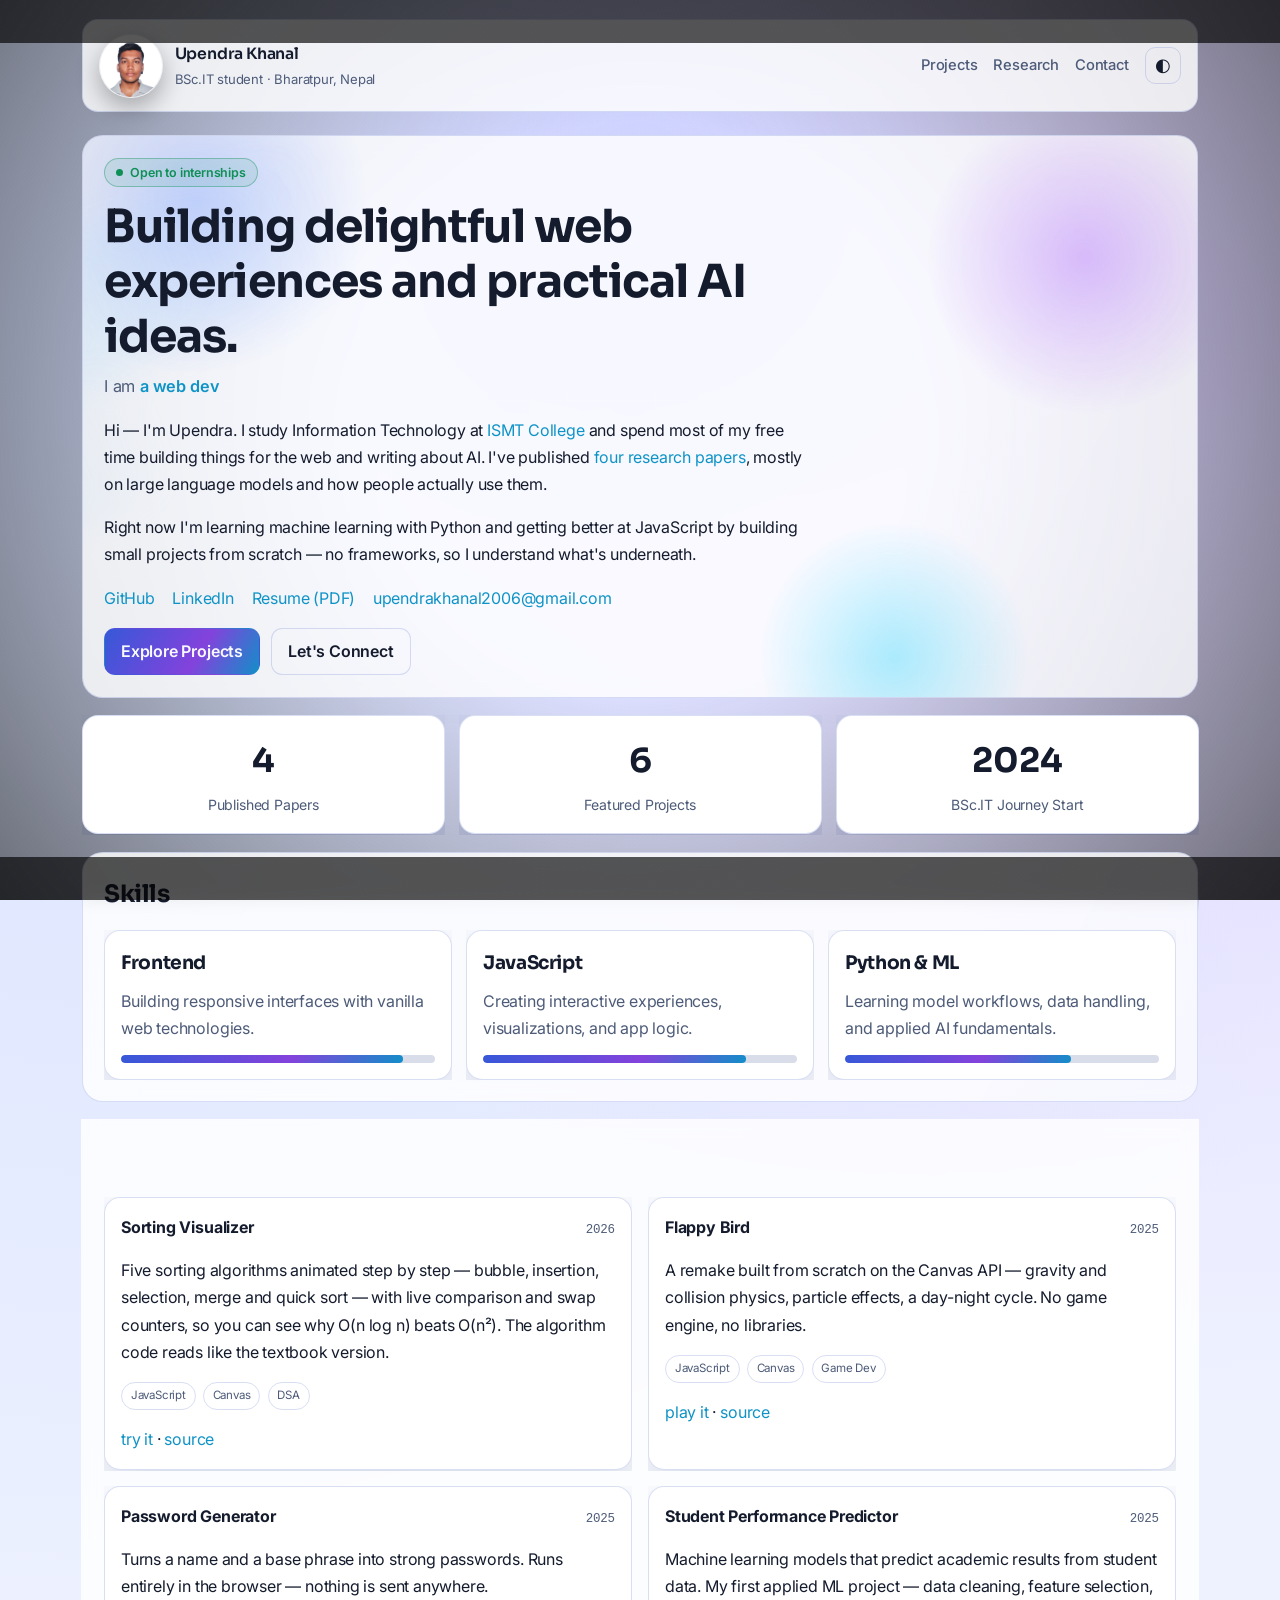
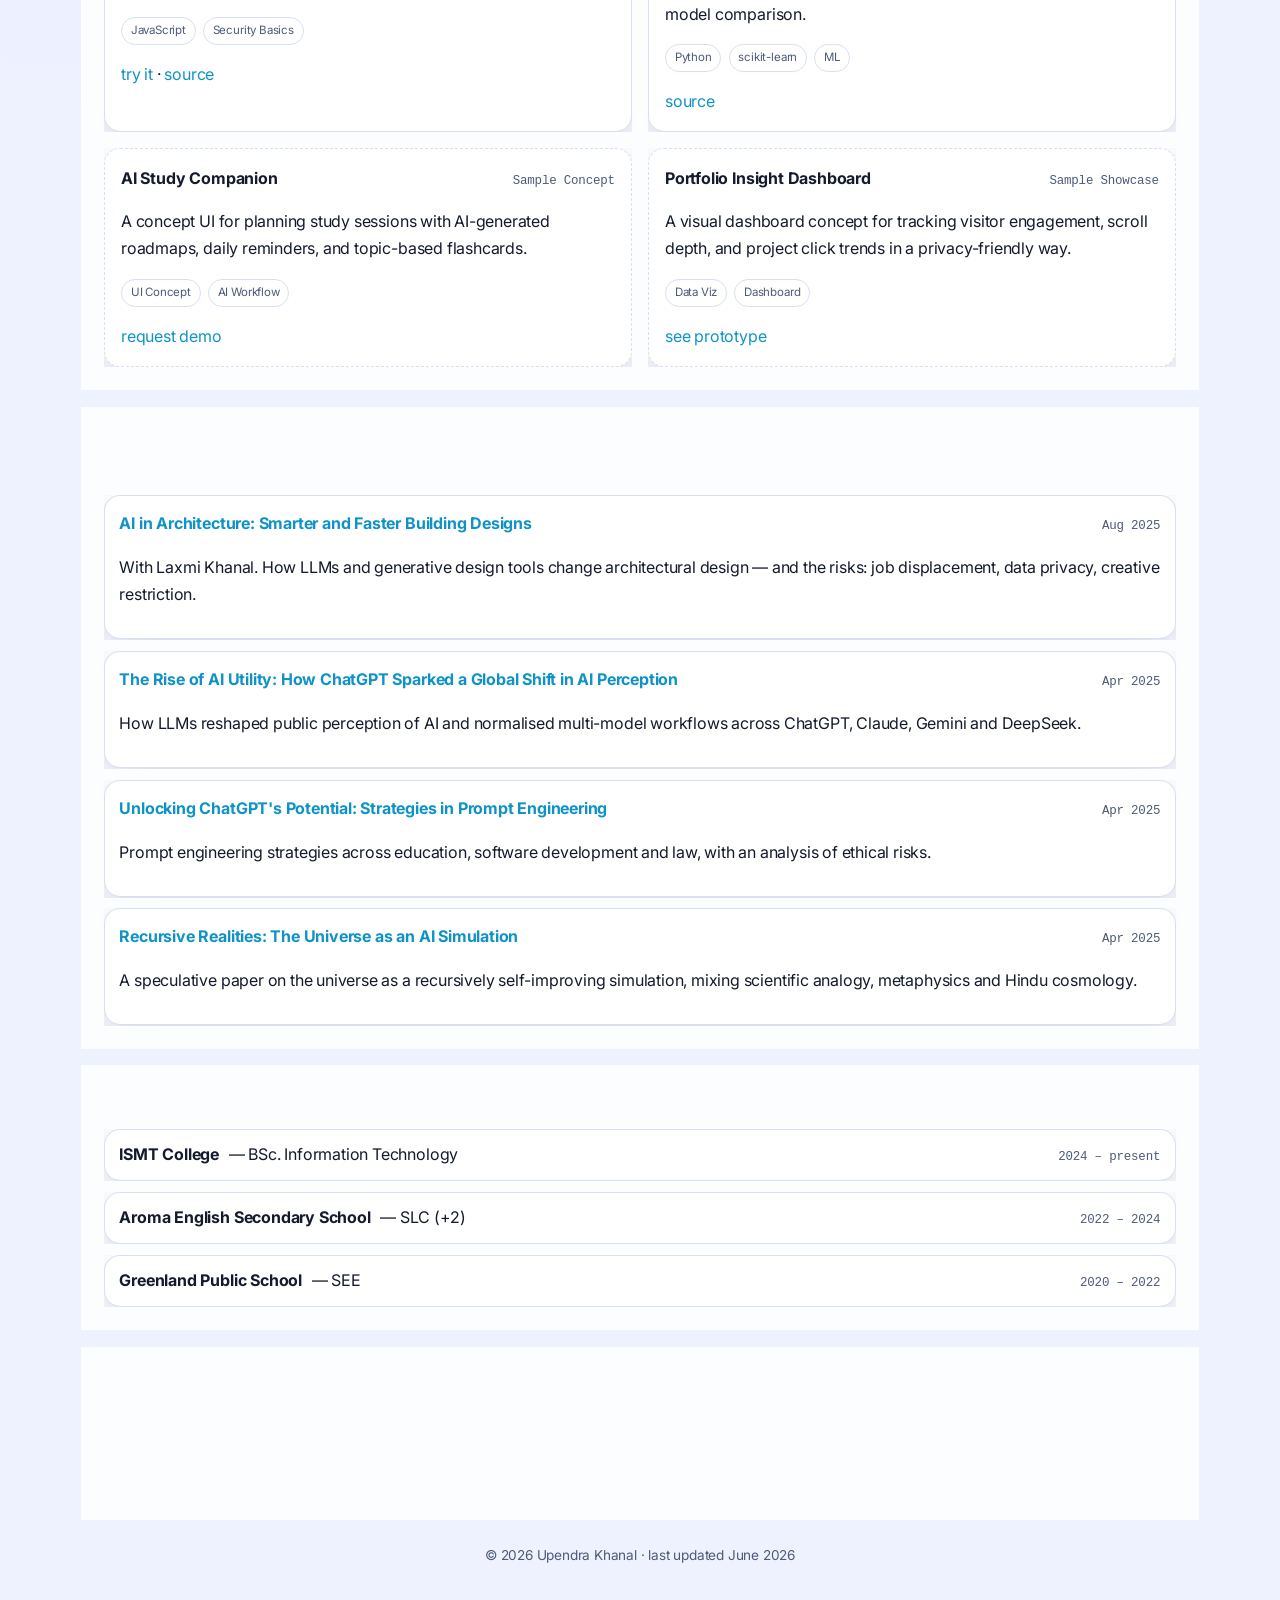
==== commit c080ff47: "feat: add cinematic movie-style motion effects" ====
--- a/index.html
+++ b/index.html
@@ -42,6 +42,8 @@
 </head>
 <body>
 <div id="spotlight" aria-hidden="true"></div>
+<div class="film-grain" aria-hidden="true"></div>
+<div class="cinema-bars" aria-hidden="true"></div>
 
 <header class="site-header" id="site-header">
   <div class="brand">
@@ -65,6 +67,8 @@
       <span class="layer layer-one"></span>
       <span class="layer layer-two"></span>
       <span class="layer layer-three"></span>
+      <span class="light-beam beam-one"></span>
+      <span class="light-beam beam-two"></span>
       <span class="grid"></span>
     </div>
     <div class="hero-content">
--- a/styles.css
+++ b/styles.css
@@ -10,6 +10,9 @@
   --accent-grad: linear-gradient(120deg, #7c9dff, #b06bff 55%, #33d9ff);
   --shadow: 0 18px 45px rgba(3, 8, 24, 0.45);
   --ok: #58d68d;
+  --hero-tilt-x: 0deg;
+  --hero-tilt-y: 0deg;
+  --scroll-depth: 0px;
 }
 
 @media (prefers-color-scheme: light) {
@@ -26,6 +29,7 @@
     --shadow: 0 18px 45px rgba(35, 52, 121, 0.18);
     --ok: #0f8f56;
   }
+
 }
 
 :root[data-theme="light"] {
@@ -74,6 +78,16 @@
   font: 16px/1.7 "Inter", -apple-system, BlinkMacSystemFont, "Segoe UI", Roboto, Helvetica, Arial, sans-serif;
   letter-spacing: -0.012em;
   -webkit-font-smoothing: antialiased;
+  position: relative;
+}
+
+body::before {
+  content: "";
+  position: fixed;
+  inset: 0;
+  pointer-events: none;
+  z-index: -1;
+  background: radial-gradient(circle at 50% 45%, transparent 35%, rgba(0, 0, 0, 0.52) 100%);
 }
 
 #spotlight {
@@ -83,6 +97,40 @@
   pointer-events: none;
   background: radial-gradient(560px circle at var(--mx, 50%) var(--my, 20%), rgba(123, 146, 255, 0.15), transparent 70%);
 }
+
+.film-grain {
+  position: fixed;
+  inset: -50%;
+  pointer-events: none;
+  z-index: 30;
+  opacity: 0.12;
+  background-image: repeating-radial-gradient(circle at 0 0, rgba(255, 255, 255, 0.2) 0 1px, transparent 1px 3px);
+  mix-blend-mode: soft-light;
+  animation: grainShift 0.5s steps(2) infinite;
+}
+
+@keyframes grainShift {
+  0% { transform: translate(0, 0); }
+  25% { transform: translate(2%, 1.5%); }
+  50% { transform: translate(-1.2%, 2%); }
+  75% { transform: translate(1%, -1.4%); }
+  100% { transform: translate(0, 0); }
+}
+
+.cinema-bars::before,
+.cinema-bars::after {
+  content: "";
+  position: fixed;
+  left: 0;
+  right: 0;
+  height: 4.8vh;
+  background: rgba(0, 0, 0, 0.66);
+  pointer-events: none;
+  z-index: 29;
+}
+
+.cinema-bars::before { top: 0; }
+.cinema-bars::after { bottom: 0; }
 
 a {
   color: var(--accent-2);
@@ -187,12 +235,27 @@
   border-radius: 1.3rem;
   padding: 1.35rem;
   backdrop-filter: blur(8px);
+  position: relative;
+  isolation: isolate;
+}
+
+section::after {
+  content: "";
+  position: absolute;
+  inset: 0;
+  border-radius: inherit;
+  pointer-events: none;
+  background: linear-gradient(120deg, rgba(255, 255, 255, 0.08), transparent 35%, transparent 70%, rgba(85, 118, 255, 0.1));
+  opacity: 0.25;
+  z-index: -1;
 }
 
 .hero {
   position: relative;
   overflow: hidden;
   min-height: 25rem;
+  transform: perspective(1100px) rotateX(var(--hero-tilt-x)) rotateY(var(--hero-tilt-y)) translateY(calc(var(--scroll-depth) * -0.02));
+  transition: transform 0.25s ease;
 }
 
 .hero-bg {
@@ -208,6 +271,28 @@
   opacity: 0.45;
   transform-style: preserve-3d;
   animation: float 10s ease-in-out infinite;
+}
+
+.light-beam {
+  position: absolute;
+  width: 38rem;
+  height: 9rem;
+  opacity: 0.28;
+  filter: blur(18px);
+  background: linear-gradient(90deg, transparent, rgba(159, 212, 255, 0.8), transparent);
+  transform: rotate(-22deg);
+  animation: beamSweep 8s ease-in-out infinite;
+}
+
+.beam-one {
+  top: 20%;
+  left: -30%;
+}
+
+.beam-two {
+  top: 58%;
+  left: -45%;
+  animation-delay: -3.5s;
 }
 
 .layer-one {
@@ -251,10 +336,22 @@
   50% { transform: translate3d(0, 16px, 44px) rotate(5deg); }
 }
 
+@keyframes beamSweep {
+  0%,
+  100% { transform: translateX(0) rotate(-22deg); opacity: 0.18; }
+  50% { transform: translateX(95%) rotate(-18deg); opacity: 0.4; }
+}
+
 .hero-content {
   position: relative;
   z-index: 2;
   max-width: 44rem;
+  animation: heroRise 0.9s ease 0.1s both;
+}
+
+@keyframes heroRise {
+  from { opacity: 0; transform: translateY(22px) scale(0.98); }
+  to { opacity: 1; transform: translateY(0) scale(1); }
 }
 
 .status {
@@ -501,6 +598,7 @@
 .tilt-card:hover {
   border-color: color-mix(in srgb, var(--accent) 68%, transparent);
   box-shadow: 0 22px 46px rgba(0, 0, 0, 0.35);
+  transform: translateY(-5px) scale(1.01);
 }
 
 footer {
@@ -519,6 +617,12 @@
 .reveal.in {
   opacity: 1;
   transform: none;
+  animation: sceneFade 0.9s ease both;
+}
+
+@keyframes sceneFade {
+  from { clip-path: inset(4% 0 10% 0); filter: blur(2px); }
+  to { clip-path: inset(0 0 0 0); filter: blur(0); }
 }
 
 @media (max-width: 960px) {
@@ -573,5 +677,11 @@
   }
 
   #spotlight,
-  .hero-bg { display: none; }
-}
+  .hero-bg,
+  .film-grain,
+  .cinema-bars { display: none; }
+
+  .hero {
+    transform: none;
+  }
+}
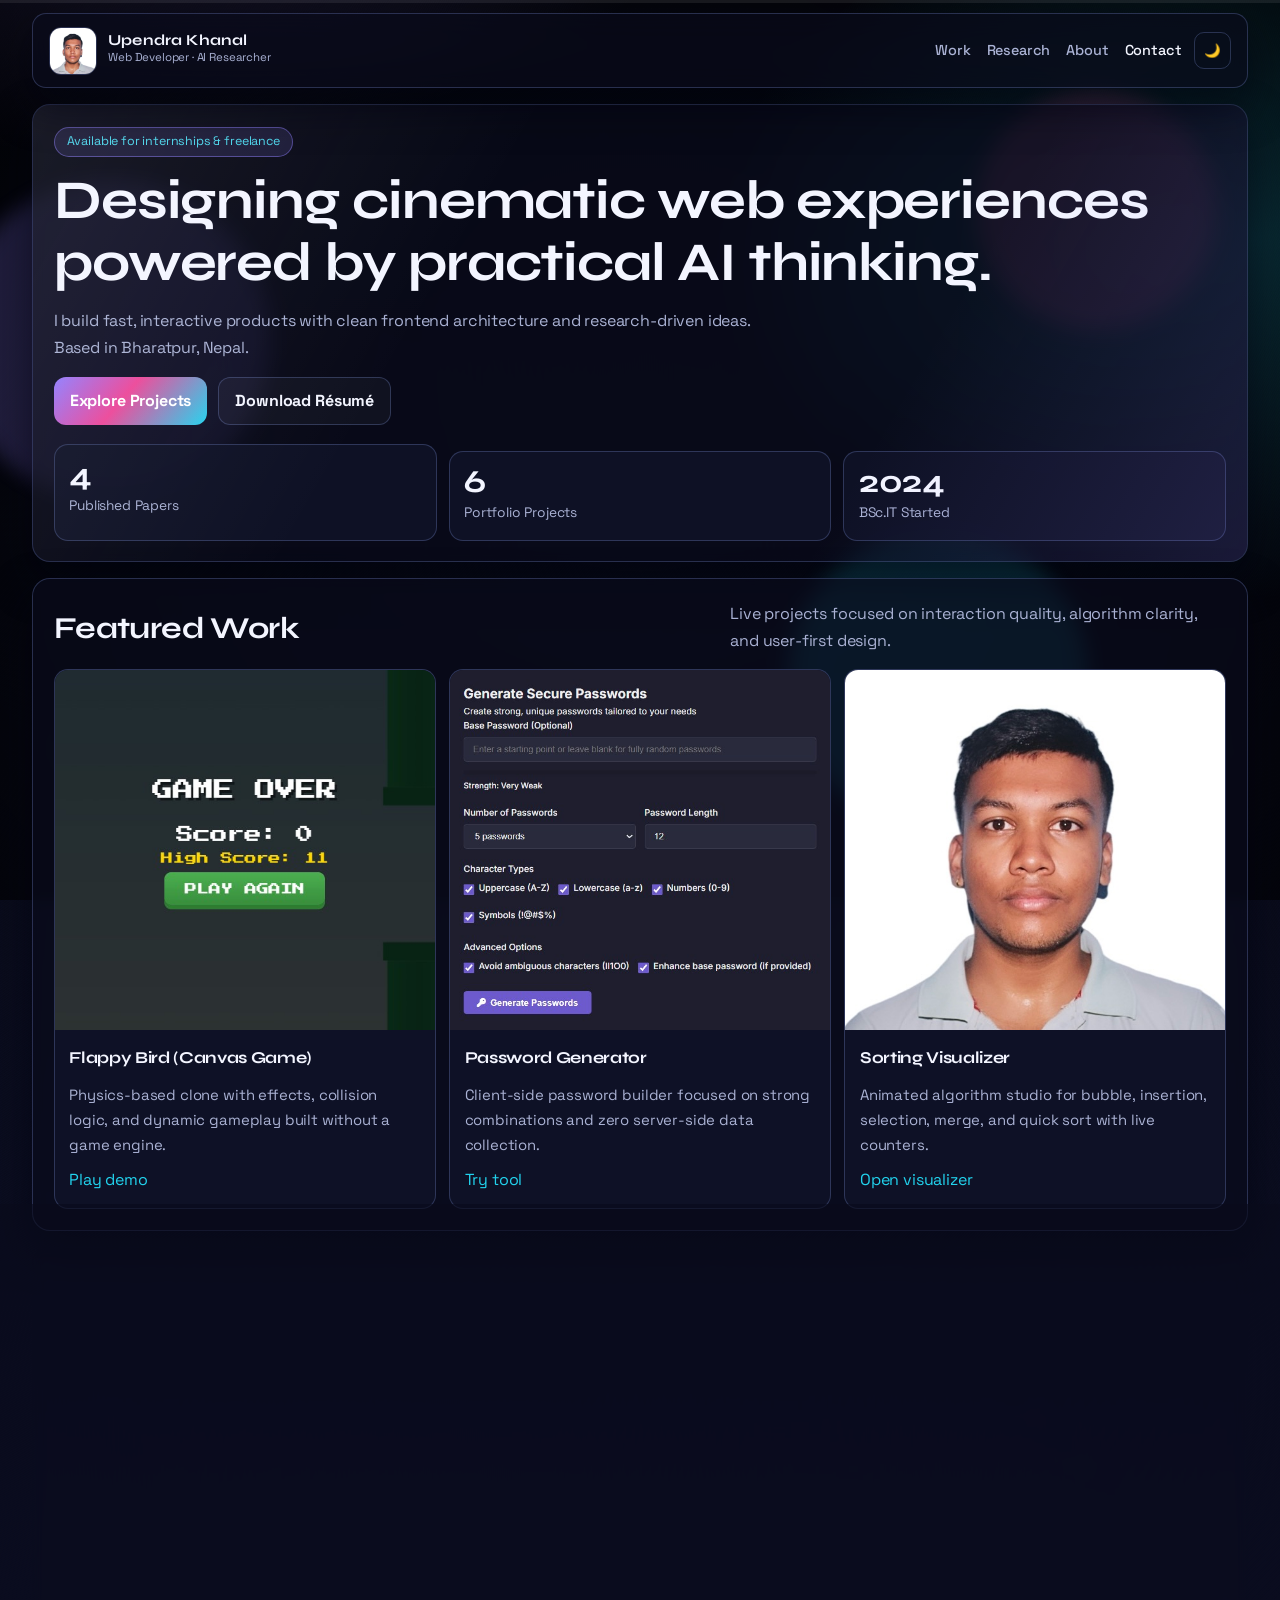
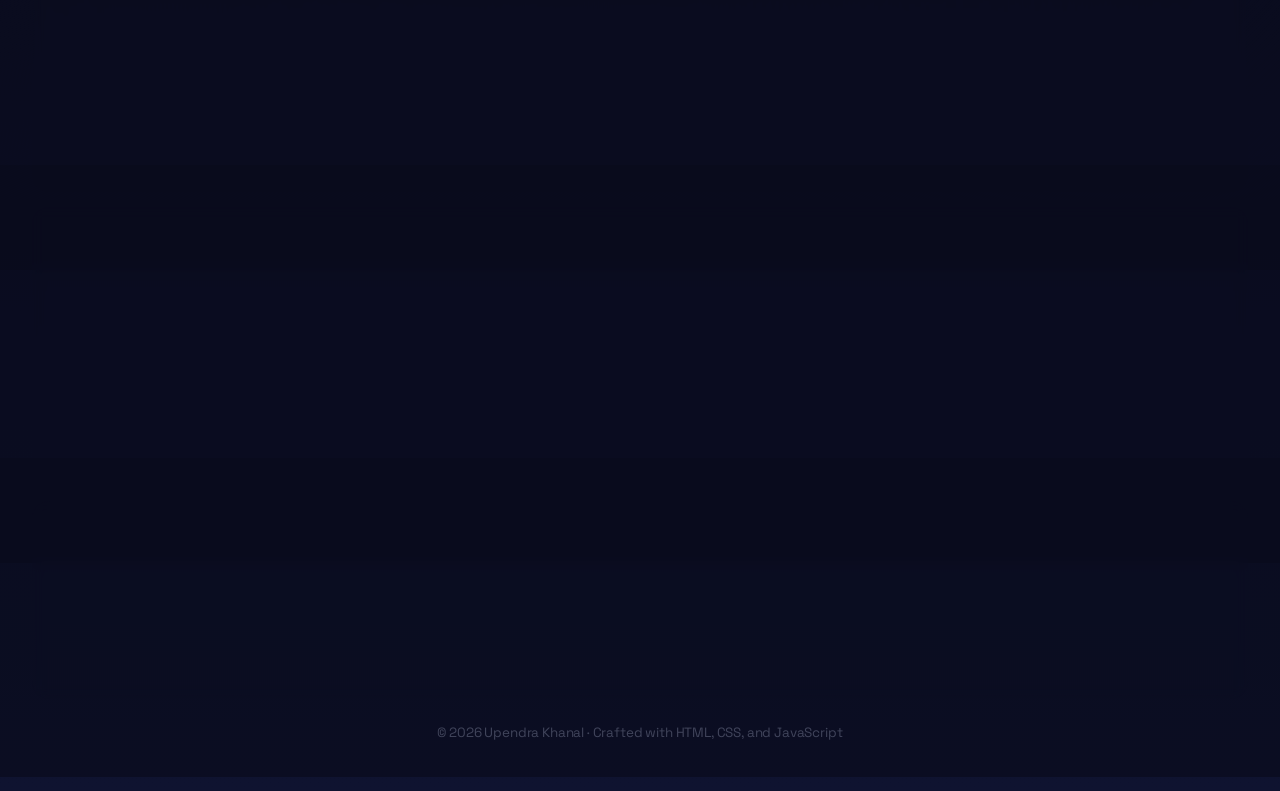
==== commit 63ed97bb: "Implement full UI/animation redesign and SEO improvements" ====
--- a/index.html
+++ b/index.html
@@ -3,295 +3,214 @@
 <head>
   <meta charset="utf-8">
   <meta name="viewport" content="width=device-width, initial-scale=1.0">
-  <title>Upendra Khanal</title>
-
-  <meta name="description" content="Upendra Khanal — BSc.IT student in Chitwan, Nepal. I build for the web and write about AI. Four published research papers.">
+  <title>Upendra Khanal | Web Developer & AI Researcher in Nepal</title>
+
+  <meta name="description" content="Portfolio of Upendra Khanal — web developer and AI researcher from Bharatpur, Nepal. Explore projects, research publications, and collaboration opportunities.">
+  <meta name="keywords" content="Upendra Khanal, web developer Nepal, AI researcher, JavaScript developer, portfolio, Bharatpur">
   <meta name="author" content="Upendra Khanal">
-  <meta name="robots" content="index, follow">
+  <meta name="robots" content="index, follow, max-image-preview:large, max-snippet:-1, max-video-preview:-1">
   <link rel="canonical" href="https://upendrakhanal.com.np/">
 
   <meta property="og:type" content="website">
-  <meta property="og:title" content="Upendra Khanal">
-  <meta property="og:description" content="BSc.IT student in Chitwan, Nepal. I build for the web and write about AI.">
+  <meta property="og:site_name" content="Upendra Khanal Portfolio">
+  <meta property="og:title" content="Upendra Khanal | Web Developer & AI Researcher">
+  <meta property="og:description" content="Cinematic portfolio featuring projects, publications, and skills in web development and applied AI.">
+  <meta property="og:url" content="https://upendrakhanal.com.np/">
   <meta property="og:image" content="https://upendrakhanal.com.np/assets/images/profile.jpg">
-  <meta property="og:url" content="https://upendrakhanal.com.np/">
+  <meta property="og:locale" content="en_US">
+
+  <meta name="twitter:card" content="summary_large_image">
+  <meta name="twitter:title" content="Upendra Khanal | Web Developer & AI Researcher">
+  <meta name="twitter:description" content="Projects, research, and practical AI experiments by Upendra Khanal.">
+  <meta name="twitter:image" content="https://upendrakhanal.com.np/assets/images/profile.jpg">
 
   <link rel="icon" type="image/jpeg" href="assets/images/profile.jpg">
   <link rel="apple-touch-icon" href="assets/images/profile.jpg">
+  <link rel="preload" as="image" href="assets/images/profile.jpg">
   <link rel="preconnect" href="https://fonts.googleapis.com">
   <link rel="preconnect" href="https://fonts.gstatic.com" crossorigin>
-  <link href="https://fonts.googleapis.com/css2?family=Inter:wght@400;500;600;700&family=Sora:wght@500;600;700&display=swap" rel="stylesheet">
+  <link href="https://fonts.googleapis.com/css2?family=Space+Grotesk:wght@400;500;700&family=Syne:wght@500;700;800&display=swap" rel="stylesheet">
   <link rel="stylesheet" href="styles.css">
 
   <script type="application/ld+json">
   {
     "@context": "https://schema.org",
-    "@type": "Person",
-    "name": "Upendra Khanal",
-    "url": "https://upendrakhanal.com.np",
-    "image": "https://upendrakhanal.com.np/assets/images/profile.jpg",
-    "email": "mailto:upendrakhanal2006@gmail.com",
-    "address": { "@type": "PostalAddress", "addressLocality": "Bharatpur", "addressCountry": "NP" },
-    "alumniOf": "ISMT College",
-    "sameAs": [
-      "https://github.com/Upendra11223",
-      "https://www.linkedin.com/in/upendra-khanal-a86692350"
+    "@graph": [
+      {
+        "@type": "Person",
+        "name": "Upendra Khanal",
+        "url": "https://upendrakhanal.com.np",
+        "image": "https://upendrakhanal.com.np/assets/images/profile.jpg",
+        "jobTitle": "Web Developer and AI Researcher",
+        "email": "mailto:upendrakhanal2006@gmail.com",
+        "address": {
+          "@type": "PostalAddress",
+          "addressLocality": "Bharatpur",
+          "addressCountry": "NP"
+        },
+        "alumniOf": "ISMT College",
+        "sameAs": [
+          "https://github.com/Upendra11223",
+          "https://www.linkedin.com/in/upendra-khanal-a86692350"
+        ]
+      },
+      {
+        "@type": "WebSite",
+        "name": "Upendra Khanal Portfolio",
+        "url": "https://upendrakhanal.com.np",
+        "description": "Portfolio website of Upendra Khanal featuring web development projects and AI research papers."
+      },
+      {
+        "@type": "ItemList",
+        "name": "Featured Projects",
+        "itemListElement": [
+          {"@type": "ListItem", "position": 1, "name": "Sorting Visualizer", "url": "https://upendrakhanal.com.np/projects/sorting-visualizer/"},
+          {"@type": "ListItem", "position": 2, "name": "Flappy Bird", "url": "https://upendrakhanal.com.np/projects/flappybird/"},
+          {"@type": "ListItem", "position": 3, "name": "Password Generator", "url": "https://upendrakhanal.com.np/projects/password-generator/"}
+        ]
+      }
     ]
   }
   </script>
 </head>
 <body>
-<div id="spotlight" aria-hidden="true"></div>
-<div class="film-grain" aria-hidden="true"></div>
-<div class="cinema-bars" aria-hidden="true"></div>
-
-<header class="site-header" id="site-header">
-  <div class="brand">
-    <img class="avatar" src="assets/images/profile.jpg" alt="Upendra Khanal" width="64" height="64">
-    <div>
-      <p class="eyebrow">Upendra Khanal</p>
-      <p class="tagline">BSc.IT student · Bharatpur, Nepal</p>
-    </div>
-  </div>
-  <nav class="main-nav" aria-label="Main navigation">
-    <a href="#projects">Projects</a>
+<div class="noise" aria-hidden="true"></div>
+<div class="vignette" aria-hidden="true"></div>
+<div class="orbs" aria-hidden="true">
+  <span></span><span></span><span></span>
+</div>
+
+<div class="progress" aria-hidden="true"><span id="scroll-progress"></span></div>
+
+<header class="topbar" id="topbar">
+  <a class="brand" href="#hero" aria-label="Go to intro">
+    <img src="assets/images/profile.jpg" alt="Upendra Khanal" width="48" height="48" loading="eager">
+    <span>
+      <strong>Upendra Khanal</strong>
+      <em>Web Developer · AI Researcher</em>
+    </span>
+  </a>
+  <nav aria-label="Primary">
+    <a href="#work">Work</a>
     <a href="#research">Research</a>
+    <a href="#about">About</a>
     <a href="#contact">Contact</a>
   </nav>
-  <button id="theme" title="Toggle dark mode" aria-label="Toggle dark mode">◐</button>
+  <button id="theme-toggle" aria-label="Toggle color theme" title="Toggle color theme">🌙</button>
 </header>
 
-<main>
-  <section class="hero reveal" id="intro">
-    <div class="hero-bg" aria-hidden="true">
-      <span class="layer layer-one"></span>
-      <span class="layer layer-two"></span>
-      <span class="layer layer-three"></span>
-      <span class="light-beam beam-one"></span>
-      <span class="light-beam beam-two"></span>
-      <span class="grid"></span>
-    </div>
-    <div class="hero-content">
-      <p class="status"><span class="status-dot"></span>Open to internships</p>
-      <h1>Building delightful web experiences and practical AI ideas.</h1>
-      <p class="hero-subtitle">I am <span id="typed-role" aria-live="polite"></span></p>
-      <p>
-        Hi — I'm Upendra. I study Information Technology at
-        <a href="https://ismt.edu.np" rel="noopener">ISMT College</a> and spend most of my free
-        time building things for the web and writing about AI. I've published
-        <a href="#research">four research papers</a>, mostly on large language models and how
-        people actually use them.
-      </p>
-      <p>
-        Right now I'm learning machine learning with Python and getting better at JavaScript
-        by building small projects from scratch — no frameworks, so I understand what's
-        underneath.
-      </p>
-      <p class="links">
-        <a href="https://github.com/Upendra11223" rel="noopener">GitHub</a>
-        <a href="https://www.linkedin.com/in/upendra-khanal-a86692350" rel="noopener">LinkedIn</a>
-        <a href="assets/resume/resume.pdf">Resume (PDF)</a>
-        <a href="mailto:upendrakhanal2006@gmail.com">upendrakhanal2006@gmail.com</a>
-      </p>
-      <div class="cta-row">
-        <a class="btn btn-primary" href="#projects">Explore Projects</a>
-        <a class="btn btn-secondary" href="#contact">Let's Connect</a>
-      </div>
-    </div>
-  </section>
-
-  <section class="stats reveal" aria-label="Highlights">
-    <article class="stat-card tilt-card">
-      <p class="stat-number" data-counter="4">0</p>
-      <p class="stat-label">Published Papers</p>
-    </article>
-    <article class="stat-card tilt-card">
-      <p class="stat-number" data-counter="6">0</p>
-      <p class="stat-label">Featured Projects</p>
-    </article>
-    <article class="stat-card tilt-card">
-      <p class="stat-number" data-counter="2024">0</p>
-      <p class="stat-label">BSc.IT Journey Start</p>
-    </article>
-  </section>
-
-  <section class="skills reveal" id="skills">
+<main id="main-content">
+  <section class="hero panel reveal" id="hero">
+    <p class="label">Available for internships & freelance</p>
+    <h1>Designing cinematic web experiences powered by practical AI thinking.</h1>
+    <p class="lead">I build fast, interactive products with clean frontend architecture and research-driven ideas. Based in Bharatpur, Nepal.</p>
+    <div class="hero-cta">
+      <a class="btn btn-solid magnetic" href="#work">Explore Projects</a>
+      <a class="btn btn-ghost magnetic" href="assets/resume/resume.pdf">Download Résumé</a>
+    </div>
+    <ul class="metrics" aria-label="Portfolio highlights">
+      <li><strong data-counter="4">0</strong><span>Published Papers</span></li>
+      <li><strong data-counter="6">0</strong><span>Portfolio Projects</span></li>
+      <li><strong data-counter="2024">0</strong><span>BSc.IT Started</span></li>
+    </ul>
+  </section>
+
+  <section class="panel reveal" id="work">
     <div class="section-head">
-      <h2>Skills</h2>
-    </div>
-    <div class="skills-grid">
-      <article class="skill-card tilt-card">
-        <h3>Frontend</h3>
-        <p>Building responsive interfaces with vanilla web technologies.</p>
-        <div class="skill-bar"><span style="--level: 90%"></span></div>
-      </article>
-      <article class="skill-card tilt-card">
-        <h3>JavaScript</h3>
-        <p>Creating interactive experiences, visualizations, and app logic.</p>
-        <div class="skill-bar"><span style="--level: 84%"></span></div>
-      </article>
-      <article class="skill-card tilt-card">
-        <h3>Python & ML</h3>
-        <p>Learning model workflows, data handling, and applied AI fundamentals.</p>
-        <div class="skill-bar"><span style="--level: 72%"></span></div>
-      </article>
-    </div>
-  </section>
-
-  <section id="projects" class="reveal">
+      <h2>Featured Work</h2>
+      <p>Live projects focused on interaction quality, algorithm clarity, and user-first design.</p>
+    </div>
+    <div class="cards">
+      <article class="card tilt">
+        <img src="assets/images/flappy-bird.jpg" alt="Preview of Flappy Bird game project" width="640" height="360" loading="lazy">
+        <div>
+          <h3>Flappy Bird (Canvas Game)</h3>
+          <p>Physics-based clone with effects, collision logic, and dynamic gameplay built without a game engine.</p>
+          <a href="projects/flappybird/index.html">Play demo</a>
+        </div>
+      </article>
+      <article class="card tilt">
+        <img src="assets/images/password-generator.jpg" alt="Preview of password generator project" width="640" height="360" loading="lazy">
+        <div>
+          <h3>Password Generator</h3>
+          <p>Client-side password builder focused on strong combinations and zero server-side data collection.</p>
+          <a href="projects/password-generator/index.html">Try tool</a>
+        </div>
+      </article>
+      <article class="card tilt">
+        <img src="assets/images/profile.jpg" alt="Upendra portrait used for sorting visualizer placeholder" width="640" height="360" loading="lazy">
+        <div>
+          <h3>Sorting Visualizer</h3>
+          <p>Animated algorithm studio for bubble, insertion, selection, merge, and quick sort with live counters.</p>
+          <a href="projects/sorting-visualizer/index.html">Open visualizer</a>
+        </div>
+      </article>
+    </div>
+  </section>
+
+  <section class="panel reveal" id="research">
     <div class="section-head">
-      <h2>Projects</h2>
-      <p class="section-note">Interactive builds, experiments, and demos.</p>
-    </div>
-    <div class="project-grid">
-      <article class="project-card tilt-card">
-        <div class="item-head">
-          <strong>Sorting Visualizer</strong>
-          <span class="meta">2026</span>
-        </div>
-        <p>Five sorting algorithms animated step by step — bubble, insertion, selection,
-           merge and quick sort — with live comparison and swap counters, so you can see
-           why O(n log n) beats O(n²). The algorithm code reads like the textbook version.</p>
-        <p class="tags"><span>JavaScript</span><span>Canvas</span><span>DSA</span></p>
-        <p class="item-links"><a href="projects/sorting-visualizer/index.html">try it</a> ·
-           <a href="https://github.com/Upendra11223/proftfolio-website/tree/main/projects/sorting-visualizer" rel="noopener">source</a></p>
-      </article>
-
-      <article class="project-card tilt-card">
-        <div class="item-head">
-          <strong>Flappy Bird</strong>
-          <span class="meta">2025</span>
-        </div>
-        <p>A remake built from scratch on the Canvas API — gravity and collision physics,
-           particle effects, a day-night cycle. No game engine, no libraries.</p>
-        <p class="tags"><span>JavaScript</span><span>Canvas</span><span>Game Dev</span></p>
-        <p class="item-links"><a href="projects/flappybird/index.html">play it</a> ·
-           <a href="https://github.com/Upendra11223/proftfolio-website/tree/main/projects/flappybird" rel="noopener">source</a></p>
-      </article>
-
-      <article class="project-card tilt-card">
-        <div class="item-head">
-          <strong>Password Generator</strong>
-          <span class="meta">2025</span>
-        </div>
-        <p>Turns a name and a base phrase into strong passwords. Runs entirely in the
-           browser — nothing is sent anywhere.</p>
-        <p class="tags"><span>JavaScript</span><span>Security Basics</span></p>
-        <p class="item-links"><a href="projects/password-generator/index.html">try it</a> ·
-           <a href="https://github.com/Upendra11223/proftfolio-website/tree/main/projects/password-generator" rel="noopener">source</a></p>
-      </article>
-
-      <article class="project-card tilt-card">
-        <div class="item-head">
-          <strong>Student Performance Predictor</strong>
-          <span class="meta">2025</span>
-        </div>
-        <p>Machine learning models that predict academic results from student data.
-           My first applied ML project — data cleaning, feature selection, model comparison.</p>
-        <p class="tags"><span>Python</span><span>scikit-learn</span><span>ML</span></p>
-        <p class="item-links"><a href="https://github.com/Upendra11223/Predicting-Student-Academic-Performance-Using-Machine-Learning" rel="noopener">source</a></p>
-      </article>
-
-      <article class="project-card tilt-card placeholder">
-        <div class="item-head">
-          <strong>AI Study Companion</strong>
-          <span class="meta">Sample Concept</span>
-        </div>
-        <p>A concept UI for planning study sessions with AI-generated roadmaps,
-           daily reminders, and topic-based flashcards.</p>
-        <p class="tags"><span>UI Concept</span><span>AI Workflow</span></p>
-        <p class="item-links"><a href="#contact">request demo</a></p>
-      </article>
-
-      <article class="project-card tilt-card placeholder">
-        <div class="item-head">
-          <strong>Portfolio Insight Dashboard</strong>
-          <span class="meta">Sample Showcase</span>
-        </div>
-        <p>A visual dashboard concept for tracking visitor engagement, scroll depth,
-           and project click trends in a privacy-friendly way.</p>
-        <p class="tags"><span>Data Viz</span><span>Dashboard</span></p>
-        <p class="item-links"><a href="#contact">see prototype</a></p>
-      </article>
-    </div>
-  </section>
-
-  <section id="research" class="reveal">
-    <h2>Research</h2>
-    <p class="section-note">Papers published on Zenodo.</p>
-    <ul class="list">
-      <li class="tilt-card">
-        <div class="item-head">
-          <strong><a href="https://doi.org/10.5281/zenodo.16730457" rel="noopener">AI in Architecture: Smarter and Faster Building Designs</a></strong>
-          <span class="meta">Aug 2025</span>
-        </div>
-        <p>With Laxmi Khanal. How LLMs and generative design tools change architectural
-           design — and the risks: job displacement, data privacy, creative restriction.</p>
-      </li>
-      <li class="tilt-card">
-        <div class="item-head">
-          <strong><a href="https://doi.org/10.5281/zenodo.15250208" rel="noopener">The Rise of AI Utility: How ChatGPT Sparked a Global Shift in AI Perception</a></strong>
-          <span class="meta">Apr 2025</span>
-        </div>
-        <p>How LLMs reshaped public perception of AI and normalised multi-model workflows
-           across ChatGPT, Claude, Gemini and DeepSeek.</p>
-      </li>
-      <li class="tilt-card">
-        <div class="item-head">
-          <strong><a href="https://doi.org/10.5281/zenodo.15249655" rel="noopener">Unlocking ChatGPT's Potential: Strategies in Prompt Engineering</a></strong>
-          <span class="meta">Apr 2025</span>
-        </div>
-        <p>Prompt engineering strategies across education, software development and law,
-           with an analysis of ethical risks.</p>
-      </li>
-      <li class="tilt-card">
-        <div class="item-head">
-          <strong><a href="https://doi.org/10.5281/zenodo.15221042" rel="noopener">Recursive Realities: The Universe as an AI Simulation</a></strong>
-          <span class="meta">Apr 2025</span>
-        </div>
-        <p>A speculative paper on the universe as a recursively self-improving simulation,
-           mixing scientific analogy, metaphysics and Hindu cosmology.</p>
-      </li>
-    </ul>
-  </section>
-
-  <section id="education" class="reveal">
-    <h2>Education</h2>
-    <ul class="list compact">
-      <li class="tilt-card">
-        <div class="item-head">
-          <strong>ISMT College</strong> — BSc. Information Technology
-          <span class="meta">2024 – present</span>
-        </div>
-      </li>
-      <li class="tilt-card">
-        <div class="item-head">
-          <strong>Aroma English Secondary School</strong> — SLC (+2)
-          <span class="meta">2022 – 2024</span>
-        </div>
-      </li>
-      <li class="tilt-card">
-        <div class="item-head">
-          <strong>Greenland Public School</strong> — SEE
-          <span class="meta">2020 – 2022</span>
-        </div>
-      </li>
-    </ul>
-  </section>
-
-  <section id="contact" class="reveal">
-    <h2>Contact</h2>
-    <p>
-      The fastest way to reach me is email:
-      <a href="mailto:upendrakhanal2006@gmail.com">upendrakhanal2006@gmail.com</a>.
-      I'm open to internships and collaboration — especially anything involving
-      web development or applied AI.
+      <h2>Research & Writing</h2>
+      <p>Published work on generative AI impact, utility, and prompt strategy.</p>
+    </div>
+    <ol class="timeline">
+      <li>
+        <h3><a href="https://doi.org/10.5281/zenodo.16730457" rel="noopener">AI in Architecture: Smarter and Faster Building Designs</a></h3>
+        <p>Explores AI-assisted architectural workflows, productivity outcomes, and ethical risks.</p>
+      </li>
+      <li>
+        <h3><a href="https://doi.org/10.5281/zenodo.15250208" rel="noopener">The Rise of AI Utility</a></h3>
+        <p>Analyzes how ChatGPT accelerated mainstream adoption of AI tools globally.</p>
+      </li>
+      <li>
+        <h3><a href="https://doi.org/10.5281/zenodo.15249655" rel="noopener">Unlocking ChatGPT's Potential</a></h3>
+        <p>Framework of practical prompt engineering strategies across major sectors.</p>
+      </li>
+      <li>
+        <h3><a href="https://doi.org/10.5281/zenodo.15221042" rel="noopener">Recursive Realities</a></h3>
+        <p>A speculative exploration connecting simulation ideas and cosmological thought.</p>
+      </li>
+    </ol>
+  </section>
+
+  <section class="panel reveal" id="about">
+    <div class="section-head">
+      <h2>About Me</h2>
+      <p>I focus on blending strong storytelling, responsive UI, and technical depth.</p>
+    </div>
+    <div class="split">
+      <article>
+        <h3>Strengths</h3>
+        <ul>
+          <li>Frontend architecture using plain HTML, CSS, and JavaScript</li>
+          <li>Interactive animation systems that stay performant</li>
+          <li>Applied AI exploration and early-stage product experimentation</li>
+        </ul>
+      </article>
+      <article>
+        <h3>Education</h3>
+        <ul>
+          <li>ISMT College — BSc. Information Technology (2024–present)</li>
+          <li>Aroma English Secondary School — +2 (2022–2024)</li>
+          <li>Greenland Public School — SEE (2020–2022)</li>
+        </ul>
+      </article>
+    </div>
+  </section>
+
+  <section class="panel reveal" id="contact">
+    <h2>Let's Build Something Memorable</h2>
+    <p>For internships, collaborations, or project work, email <a href="mailto:upendrakhanal2006@gmail.com">upendrakhanal2006@gmail.com</a>.</p>
+    <p class="socials">
+      <a href="https://github.com/Upendra11223" rel="noopener">GitHub</a>
+      <a href="https://www.linkedin.com/in/upendra-khanal-a86692350" rel="noopener">LinkedIn</a>
+      <a href="assets/resume/resume.pdf">Résumé</a>
     </p>
   </section>
 </main>
 
 <footer>
-  <p>© 2026 Upendra Khanal · last updated June 2026</p>
+  <p>© 2026 Upendra Khanal · Crafted with HTML, CSS, and JavaScript</p>
 </footer>
 
 <script src="script.js"></script>
--- a/styles.css
+++ b/styles.css
@@ -1,418 +1,231 @@
 :root {
-  --bg: #060914;
-  --surface: rgba(13, 18, 34, 0.75);
-  --surface-strong: #121a33;
-  --text: #f5f7ff;
-  --muted: #a4b0c6;
-  --rule: rgba(126, 155, 255, 0.2);
-  --accent: #7c9dff;
-  --accent-2: #33d9ff;
-  --accent-grad: linear-gradient(120deg, #7c9dff, #b06bff 55%, #33d9ff);
-  --shadow: 0 18px 45px rgba(3, 8, 24, 0.45);
-  --ok: #58d68d;
-  --hero-tilt-x: 0deg;
-  --hero-tilt-y: 0deg;
-  --scroll-depth: 0px;
-}
-
-@media (prefers-color-scheme: light) {
-  :root {
-    --bg: #eef2ff;
-    --surface: rgba(255, 255, 255, 0.82);
-    --surface-strong: #ffffff;
-    --text: #141b2d;
-    --muted: #4d5b78;
-    --rule: rgba(68, 96, 192, 0.2);
-    --accent: #405fd6;
-    --accent-2: #0f93c6;
-    --accent-grad: linear-gradient(120deg, #3658d8, #8342dc 60%, #128ec8);
-    --shadow: 0 18px 45px rgba(35, 52, 121, 0.18);
-    --ok: #0f8f56;
-  }
-
+  --bg: #05060d;
+  --bg-2: #0f1330;
+  --panel: rgba(10, 12, 28, 0.66);
+  --panel-strong: rgba(16, 19, 41, 0.9);
+  --text: #f3f5ff;
+  --muted: #aab2d4;
+  --line: rgba(148, 171, 255, 0.24);
+  --brand: #8f7dff;
+  --brand-2: #22d3ee;
+  --glow: linear-gradient(130deg, #8f7dff, #ec4899 45%, #22d3ee);
+  --shadow: 0 18px 40px rgba(2, 4, 14, 0.55);
 }
 
 :root[data-theme="light"] {
-  --bg: #eef2ff;
-  --surface: rgba(255, 255, 255, 0.82);
-  --surface-strong: #ffffff;
-  --text: #141b2d;
-  --muted: #4d5b78;
-  --rule: rgba(68, 96, 192, 0.2);
-  --accent: #405fd6;
-  --accent-2: #0f93c6;
-  --accent-grad: linear-gradient(120deg, #3658d8, #8342dc 60%, #128ec8);
-  --shadow: 0 18px 45px rgba(35, 52, 121, 0.18);
-  --ok: #0f8f56;
-}
-
-:root[data-theme="dark"] {
-  --bg: #060914;
-  --surface: rgba(13, 18, 34, 0.75);
-  --surface-strong: #121a33;
-  --text: #f5f7ff;
-  --muted: #a4b0c6;
-  --rule: rgba(126, 155, 255, 0.2);
-  --accent: #7c9dff;
-  --accent-2: #33d9ff;
-  --accent-grad: linear-gradient(120deg, #7c9dff, #b06bff 55%, #33d9ff);
-  --shadow: 0 18px 45px rgba(3, 8, 24, 0.45);
-  --ok: #58d68d;
+  --bg: #edf1ff;
+  --bg-2: #f7f8ff;
+  --panel: rgba(255, 255, 255, 0.86);
+  --panel-strong: rgba(255, 255, 255, 1);
+  --text: #12172b;
+  --muted: #4d5a7c;
+  --line: rgba(74, 101, 196, 0.26);
+  --brand: #4f46e5;
+  --brand-2: #0891b2;
+  --glow: linear-gradient(130deg, #4f46e5, #d946ef 45%, #0891b2);
+  --shadow: 0 16px 36px rgba(39, 59, 145, 0.18);
 }
 
 * { box-sizing: border-box; }
 
 html {
   scroll-behavior: smooth;
-  background: radial-gradient(circle at 10% 10%, rgba(124, 157, 255, 0.2), transparent 45%),
-              radial-gradient(circle at 95% 10%, rgba(176, 107, 255, 0.2), transparent 35%),
-              var(--bg);
-  transition: background 0.3s ease;
+  background:
+    radial-gradient(1200px 700px at 8% -10%, rgba(143, 125, 255, 0.3), transparent 56%),
+    radial-gradient(900px 600px at 98% 10%, rgba(34, 211, 238, 0.28), transparent 60%),
+    linear-gradient(180deg, var(--bg), var(--bg-2));
 }
 
 body {
-  margin: 0 auto;
-  padding: 1.2rem 1.1rem 2rem;
-  max-width: 72rem;
+  margin: 0;
   color: var(--text);
-  font: 16px/1.7 "Inter", -apple-system, BlinkMacSystemFont, "Segoe UI", Roboto, Helvetica, Arial, sans-serif;
-  letter-spacing: -0.012em;
-  -webkit-font-smoothing: antialiased;
+  font: 16px/1.7 "Space Grotesk", -apple-system, BlinkMacSystemFont, "Segoe UI", sans-serif;
+  letter-spacing: -0.01em;
+  min-height: 100vh;
   position: relative;
-}
-
-body::before {
-  content: "";
+  padding: 0 1rem 2rem;
+  max-width: 78rem;
+  margin-inline: auto;
+}
+
+.noise {
+  position: fixed;
+  inset: -100%;
+  pointer-events: none;
+  z-index: -3;
+  opacity: 0.17;
+  mix-blend-mode: soft-light;
+  background-image: repeating-radial-gradient(circle at 0 0, rgba(255, 255, 255, 0.18) 0 1px, transparent 1px 2px);
+  animation: noiseShift 0.6s steps(2) infinite;
+}
+
+.vignette {
   position: fixed;
   inset: 0;
   pointer-events: none;
+  z-index: -2;
+  background: radial-gradient(circle at 50% 40%, transparent 25%, rgba(0, 0, 0, 0.56));
+}
+
+.orbs span {
+  position: fixed;
+  display: block;
+  border-radius: 50%;
+  filter: blur(10px);
+  opacity: 0.2;
   z-index: -1;
-  background: radial-gradient(circle at 50% 45%, transparent 35%, rgba(0, 0, 0, 0.52) 100%);
-}
-
-#spotlight {
+  animation: float 12s ease-in-out infinite;
+}
+
+.orbs span:nth-child(1) { width: 320px; height: 320px; left: -50px; top: 20%; background: #8f7dff; }
+.orbs span:nth-child(2) { width: 240px; height: 240px; right: 5%; top: 10%; background: #ec4899; animation-delay: -4s; }
+.orbs span:nth-child(3) { width: 300px; height: 300px; right: 15%; bottom: 8%; background: #22d3ee; animation-delay: -8s; }
+
+.progress {
   position: fixed;
-  inset: 0;
-  z-index: -2;
-  pointer-events: none;
-  background: radial-gradient(560px circle at var(--mx, 50%) var(--my, 20%), rgba(123, 146, 255, 0.15), transparent 70%);
-}
-
-.film-grain {
-  position: fixed;
-  inset: -50%;
-  pointer-events: none;
-  z-index: 30;
-  opacity: 0.12;
-  background-image: repeating-radial-gradient(circle at 0 0, rgba(255, 255, 255, 0.2) 0 1px, transparent 1px 3px);
-  mix-blend-mode: soft-light;
-  animation: grainShift 0.5s steps(2) infinite;
-}
-
-@keyframes grainShift {
-  0% { transform: translate(0, 0); }
-  25% { transform: translate(2%, 1.5%); }
-  50% { transform: translate(-1.2%, 2%); }
-  75% { transform: translate(1%, -1.4%); }
-  100% { transform: translate(0, 0); }
-}
-
-.cinema-bars::before,
-.cinema-bars::after {
-  content: "";
-  position: fixed;
+  top: 0;
   left: 0;
   right: 0;
-  height: 4.8vh;
-  background: rgba(0, 0, 0, 0.66);
-  pointer-events: none;
-  z-index: 29;
-}
-
-.cinema-bars::before { top: 0; }
-.cinema-bars::after { bottom: 0; }
-
-a {
-  color: var(--accent-2);
-  text-decoration: none;
-  transition: color 0.25s ease;
-}
-
+  height: 3px;
+  z-index: 40;
+  background: rgba(255, 255, 255, 0.08);
+}
+
+.progress span {
+  display: block;
+  height: 100%;
+  width: 0;
+  background: var(--glow);
+  transition: width 0.15s linear;
+}
+
+a { color: var(--brand-2); text-decoration: none; }
 a:hover { color: var(--text); }
 
 :focus-visible {
-  outline: 2px solid var(--accent);
+  outline: 2px solid var(--brand);
   outline-offset: 2px;
   border-radius: 6px;
 }
 
-.site-header {
+.topbar {
   position: sticky;
   top: 0.8rem;
-  z-index: 20;
+  z-index: 30;
   display: flex;
   align-items: center;
-  gap: 1rem;
-  margin-bottom: 1.4rem;
-  padding: 0.85rem 1rem;
-  border: 1px solid var(--rule);
-  border-radius: 1rem;
-  background: var(--surface);
-  backdrop-filter: blur(12px);
-  transition: transform 0.3s ease, box-shadow 0.3s ease, background 0.3s ease;
-}
-
-.site-header.scrolled {
-  transform: translateY(-0.1rem) scale(0.985);
+  gap: 0.8rem;
+  padding: 0.8rem 1rem;
+  margin-top: 0.8rem;
+  border: 1px solid var(--line);
+  border-radius: 14px;
+  background: var(--panel);
+  backdrop-filter: blur(14px);
   box-shadow: var(--shadow);
 }
 
 .brand {
-  display: flex;
+  display: inline-flex;
   align-items: center;
-  gap: 0.75rem;
-}
-
-.avatar {
-  border-radius: 50%;
-  border: 1px solid rgba(255, 255, 255, 0.2);
-  box-shadow: 0 10px 24px rgba(0, 0, 0, 0.3);
-}
-
-.eyebrow {
-  margin: 0;
-  font-family: "Sora", "Inter", sans-serif;
-  font-size: 0.98rem;
-  font-weight: 600;
-}
-
-.tagline {
-  margin: 0;
-  color: var(--muted);
-  font-size: 0.82rem;
-}
-
-.main-nav {
+  gap: 0.7rem;
+  color: inherit;
+}
+
+.brand img {
+  border-radius: 12px;
+  border: 1px solid var(--line);
+  object-fit: cover;
+}
+
+.brand strong {
+  display: block;
+  font: 700 0.95rem/1 "Syne", sans-serif;
+  letter-spacing: 0.01em;
+}
+
+.brand em {
+  display: block;
+  font-style: normal;
+  font-size: 0.72rem;
+  color: var(--muted);
+}
+
+nav {
   margin-left: auto;
   display: flex;
   gap: 1rem;
 }
 
-.main-nav a {
-  color: var(--muted);
-  font-size: 0.92rem;
+nav a {
+  color: var(--muted);
+  font-size: 0.9rem;
   font-weight: 500;
 }
 
-.main-nav a:hover { color: var(--text); }
-
-#theme {
-  border: 1px solid var(--rule);
-  background: transparent;
-  color: var(--text);
-  font-size: 1.1rem;
-  border-radius: 0.65rem;
+nav a.active,
+nav a:hover { color: var(--text); }
+
+#theme-toggle {
   width: 2.3rem;
   height: 2.3rem;
+  border: 1px solid var(--line);
+  border-radius: 10px;
+  color: var(--text);
+  background: transparent;
   cursor: pointer;
-  transition: transform 0.3s ease, background 0.3s ease;
-}
-
-#theme:hover {
-  transform: rotate(180deg);
-  background: rgba(124, 157, 255, 0.2);
 }
 
 main {
-  display: flex;
-  flex-direction: column;
-  gap: 1.1rem;
-}
-
-section {
-  border: 1px solid var(--rule);
-  background: var(--surface);
-  border-radius: 1.3rem;
-  padding: 1.35rem;
-  backdrop-filter: blur(8px);
+  display: grid;
+  gap: 1rem;
+  margin-top: 1rem;
+}
+
+.panel {
+  border: 1px solid var(--line);
+  border-radius: 18px;
+  background: var(--panel);
+  backdrop-filter: blur(6px);
+  padding: 1.3rem;
+  box-shadow: var(--shadow);
+}
+
+.hero {
   position: relative;
-  isolation: isolate;
-}
-
-section::after {
+  overflow: hidden;
+}
+
+.hero::before {
   content: "";
   position: absolute;
   inset: 0;
-  border-radius: inherit;
   pointer-events: none;
-  background: linear-gradient(120deg, rgba(255, 255, 255, 0.08), transparent 35%, transparent 70%, rgba(85, 118, 255, 0.1));
-  opacity: 0.25;
-  z-index: -1;
-}
-
-.hero {
-  position: relative;
-  overflow: hidden;
-  min-height: 25rem;
-  transform: perspective(1100px) rotateX(var(--hero-tilt-x)) rotateY(var(--hero-tilt-y)) translateY(calc(var(--scroll-depth) * -0.02));
-  transition: transform 0.25s ease;
-}
-
-.hero-bg {
-  position: absolute;
-  inset: 0;
-  perspective: 900px;
-}
-
-.hero-bg .layer {
-  position: absolute;
-  border-radius: 50%;
-  filter: blur(1px);
-  opacity: 0.45;
-  transform-style: preserve-3d;
-  animation: float 10s ease-in-out infinite;
-}
-
-.light-beam {
-  position: absolute;
-  width: 38rem;
-  height: 9rem;
-  opacity: 0.28;
-  filter: blur(18px);
-  background: linear-gradient(90deg, transparent, rgba(159, 212, 255, 0.8), transparent);
-  transform: rotate(-22deg);
-  animation: beamSweep 8s ease-in-out infinite;
-}
-
-.beam-one {
-  top: 20%;
-  left: -30%;
-}
-
-.beam-two {
-  top: 58%;
-  left: -45%;
-  animation-delay: -3.5s;
-}
-
-.layer-one {
-  width: 22rem;
-  height: 22rem;
-  top: -7rem;
-  left: -4rem;
-  background: radial-gradient(circle, rgba(124, 157, 255, 0.9), transparent 70%);
-}
-
-.layer-two {
-  width: 20rem;
-  height: 20rem;
-  right: -3rem;
-  top: -2.4rem;
-  background: radial-gradient(circle, rgba(176, 107, 255, 0.9), transparent 70%);
-  animation-delay: -3s;
-}
-
-.layer-three {
-  width: 17rem;
-  height: 17rem;
-  right: 15%;
-  bottom: -6rem;
-  background: radial-gradient(circle, rgba(51, 217, 255, 0.85), transparent 70%);
-  animation-delay: -6s;
-}
-
-.grid {
-  position: absolute;
-  inset: 0;
-  background-image: linear-gradient(rgba(255, 255, 255, 0.07) 1px, transparent 1px),
-                    linear-gradient(90deg, rgba(255, 255, 255, 0.06) 1px, transparent 1px);
-  background-size: 44px 44px;
-  mask-image: radial-gradient(circle at 40% 40%, black 28%, transparent 95%);
-  opacity: 0.3;
-}
-
-@keyframes float {
-  0%, 100% { transform: translate3d(0, 0, 0) rotate(0deg); }
-  50% { transform: translate3d(0, 16px, 44px) rotate(5deg); }
-}
-
-@keyframes beamSweep {
-  0%,
-  100% { transform: translateX(0) rotate(-22deg); opacity: 0.18; }
-  50% { transform: translateX(95%) rotate(-18deg); opacity: 0.4; }
-}
-
-.hero-content {
-  position: relative;
-  z-index: 2;
+  background: linear-gradient(120deg, rgba(255, 255, 255, 0.08), transparent 35%, transparent 70%, rgba(143, 125, 255, 0.14));
+}
+
+.label {
+  display: inline-flex;
+  margin: 0;
+  padding: 0.23rem 0.74rem;
+  border: 1px solid color-mix(in srgb, var(--brand) 46%, transparent);
+  border-radius: 999px;
+  font-size: 0.78rem;
+  color: color-mix(in srgb, var(--brand-2) 80%, var(--text));
+  background: color-mix(in srgb, var(--brand) 14%, transparent);
+}
+
+h1, h2, h3 { margin: 0; font-family: "Syne", sans-serif; letter-spacing: -0.02em; }
+h1 { margin-top: 0.8rem; font-size: clamp(1.8rem, 5vw, 3.4rem); line-height: 1.14; }
+h2 { font-size: clamp(1.2rem, 3vw, 1.9rem); }
+h3 { font-size: 1.04rem; }
+
+.lead {
+  margin: 0.8rem 0 0;
   max-width: 44rem;
-  animation: heroRise 0.9s ease 0.1s both;
-}
-
-@keyframes heroRise {
-  from { opacity: 0; transform: translateY(22px) scale(0.98); }
-  to { opacity: 1; transform: translateY(0) scale(1); }
-}
-
-.status {
-  display: inline-flex;
-  align-items: center;
-  gap: 0.45rem;
-  margin: 0;
-  color: var(--ok);
-  font-size: 0.78rem;
-  font-weight: 600;
-  padding: 0.2rem 0.7rem;
-  border-radius: 999px;
-  border: 1px solid color-mix(in srgb, var(--ok) 38%, transparent);
-  background: color-mix(in srgb, var(--ok) 10%, transparent);
-}
-
-.status-dot {
-  width: 7px;
-  height: 7px;
-  border-radius: 50%;
-  background: currentColor;
-  animation: pulse 2.2s ease-in-out infinite;
-}
-
-@keyframes pulse {
-  0%, 100% { box-shadow: 0 0 0 0 color-mix(in srgb, var(--ok) 45%, transparent); }
-  60% { box-shadow: 0 0 0 6px transparent; }
-}
-
-h1,
-h2,
-h3 {
-  font-family: "Sora", "Inter", sans-serif;
-  margin: 0;
-  letter-spacing: -0.02em;
-}
-
-h1 {
-  margin-top: 0.8rem;
-  font-size: clamp(1.7rem, 3.6vw, 2.85rem);
-  line-height: 1.2;
-}
-
-.hero-subtitle {
-  margin: 0.55rem 0 1rem;
-  color: var(--muted);
-  font-size: 1.02rem;
-}
-
-#typed-role {
-  color: var(--accent-2);
-  font-weight: 600;
-}
-
-.links {
-  display: flex;
-  flex-wrap: wrap;
-  gap: 0.75rem 1.1rem;
-}
-
-.cta-row {
+  color: var(--muted);
+}
+
+.hero-cta {
   margin-top: 1rem;
   display: flex;
   flex-wrap: wrap;
@@ -423,245 +236,195 @@
   display: inline-flex;
   align-items: center;
   justify-content: center;
-  padding: 0.55rem 1rem;
-  border-radius: 0.7rem;
-  border: 1px solid var(--rule);
-  font-weight: 600;
-  transition: transform 0.3s ease, box-shadow 0.3s ease, background 0.3s ease;
+  padding: 0.58rem 1rem;
+  border-radius: 12px;
+  border: 1px solid var(--line);
+  font-weight: 700;
+  transition: transform 0.2s ease, box-shadow 0.2s ease;
 }
 
 .btn:hover {
   transform: translateY(-2px);
-  box-shadow: 0 10px 28px rgba(0, 0, 0, 0.25);
-}
-
-.btn-primary {
-  color: #f8f9ff;
-  background: var(--accent-grad);
-  border-color: transparent;
-}
-
-.btn-secondary {
+  box-shadow: 0 12px 24px rgba(0, 0, 0, 0.2);
+}
+
+.btn-solid {
+  color: #fff;
+  border: none;
+  background: var(--glow);
+}
+
+.btn-ghost {
   color: var(--text);
-  background: rgba(255, 255, 255, 0.05);
-}
-
-.stats {
+  background: rgba(255, 255, 255, 0.04);
+}
+
+.metrics {
+  list-style: none;
+  padding: 0;
+  margin: 1.2rem 0 0;
+  display: grid;
+  gap: 0.75rem;
+  grid-template-columns: repeat(3, minmax(0, 1fr));
+}
+
+.metrics li {
+  padding: 0.9rem;
+  border: 1px solid var(--line);
+  border-radius: 14px;
+  background: var(--panel-strong);
+}
+
+.metrics strong {
+  display: block;
+  font: 700 clamp(1.2rem, 3vw, 2rem)/1 "Syne", sans-serif;
+}
+
+.metrics span {
+  color: var(--muted);
+  font-size: 0.86rem;
+}
+
+.section-head {
+  display: flex;
+  align-items: end;
+  justify-content: space-between;
+  gap: 1rem;
+  margin-bottom: 0.9rem;
+}
+
+.section-head p {
+  margin: 0;
+  color: var(--muted);
+  max-width: 31rem;
+}
+
+.cards {
   display: grid;
   grid-template-columns: repeat(3, minmax(0, 1fr));
-  gap: 0.9rem;
+  gap: 0.85rem;
+}
+
+.card {
+  border: 1px solid var(--line);
+  border-radius: 14px;
+  overflow: hidden;
+  background: var(--panel-strong);
+  transition: transform 0.22s ease, box-shadow 0.22s ease;
+}
+
+.card img {
+  width: 100%;
+  display: block;
+  aspect-ratio: 16/9;
+  object-fit: cover;
+}
+
+.card > div { padding: 0.9rem; }
+
+.card p {
+  margin: 0.55rem 0;
+  color: var(--muted);
+  font-size: 0.93rem;
+}
+
+.timeline {
+  margin: 0;
   padding: 0;
-  border: none;
-  background: transparent;
-}
-
-.stat-card,
-.skill-card,
-.project-card,
-.list > li {
-  background: var(--surface-strong);
-  border: 1px solid var(--rule);
-  border-radius: 1rem;
-  box-shadow: var(--shadow);
-  transition: transform 0.25s ease, box-shadow 0.25s ease, border-color 0.25s ease;
-  transform-style: preserve-3d;
-  will-change: transform;
-}
-
-.stat-card {
-  padding: 1rem;
-  text-align: center;
-}
-
-.stat-number {
-  margin: 0;
-  font-family: "Sora", "Inter", sans-serif;
-  font-size: clamp(1.4rem, 4vw, 2.1rem);
-  font-weight: 700;
-}
-
-.stat-label {
-  margin: 0.25rem 0 0;
-  color: var(--muted);
-  font-size: 0.88rem;
-}
-
-.section-head {
-  display: flex;
-  align-items: baseline;
-  justify-content: space-between;
+  list-style: none;
+  display: grid;
   gap: 0.8rem;
-  margin-bottom: 0.9rem;
-}
-
-.section-note {
-  margin: 0;
-  color: var(--muted);
-  font-size: 0.9rem;
-}
-
-.skills-grid {
-  display: grid;
-  grid-template-columns: repeat(3, minmax(0, 1fr));
-  gap: 0.9rem;
-}
-
-.skill-card {
-  padding: 1rem;
-}
-
-.skill-card p {
-  margin: 0.55rem 0 0.8rem;
-  color: var(--muted);
-}
-
-.skill-bar {
-  height: 8px;
-  border-radius: 999px;
-  background: rgba(120, 134, 178, 0.28);
-  overflow: hidden;
-}
-
-.skill-bar span {
-  display: block;
-  width: 0;
-  height: 100%;
-  border-radius: inherit;
-  background: var(--accent-grad);
-  transition: width 1s cubic-bezier(0.2, 0.8, 0.2, 1);
-}
-
-.skill-bar.animate span {
-  width: var(--level);
-}
-
-.project-grid {
+}
+
+.timeline li {
+  border: 1px solid var(--line);
+  border-left: 3px solid var(--brand);
+  border-radius: 12px;
+  padding: 0.9rem;
+  background: var(--panel-strong);
+}
+
+.timeline p {
+  margin: 0.45rem 0 0;
+  color: var(--muted);
+}
+
+.split {
   display: grid;
   grid-template-columns: repeat(2, minmax(0, 1fr));
-  gap: 1rem;
-}
-
-.project-card {
-  padding: 1rem;
-}
-
-.project-card.placeholder {
-  border-style: dashed;
-}
-
-.item-head {
-  display: flex;
-  align-items: baseline;
-  gap: 0.6rem;
-  flex-wrap: wrap;
-}
-
-.meta {
-  margin-left: auto;
-  color: var(--muted);
-  font-size: 0.78rem;
-  font-family: ui-monospace, "SF Mono", Consolas, monospace;
-}
-
-.tags {
+  gap: 0.9rem;
+}
+
+.split article {
+  border: 1px solid var(--line);
+  border-radius: 12px;
+  padding: 0.9rem;
+  background: var(--panel-strong);
+}
+
+ul { margin: 0.7rem 0 0; padding-left: 1rem; }
+li + li { margin-top: 0.42rem; }
+
+.socials {
   display: flex;
   flex-wrap: wrap;
-  gap: 0.45rem;
-}
-
-.tags span {
-  padding: 0.2rem 0.55rem;
-  border-radius: 999px;
-  border: 1px solid var(--rule);
-  font-size: 0.72rem;
-  color: var(--muted);
-}
-
-.list {
-  list-style: none;
-  margin: 0;
-  padding: 0;
-  display: grid;
-  gap: 0.72rem;
-}
-
-.list > li {
-  padding: 0.9rem;
-}
-
-.list.compact > li {
-  padding: 0.7rem 0.9rem;
-}
-
-.item-links { margin: 0.7rem 0 0; }
-
-.tilt-card:hover {
-  border-color: color-mix(in srgb, var(--accent) 68%, transparent);
-  box-shadow: 0 22px 46px rgba(0, 0, 0, 0.35);
-  transform: translateY(-5px) scale(1.01);
+  gap: 0.9rem;
+  margin-top: 0.85rem;
 }
 
 footer {
+  text-align: center;
+  color: var(--muted);
+  font-size: 0.84rem;
   margin-top: 1.5rem;
-  text-align: center;
-  color: var(--muted);
-  font-size: 0.85rem;
 }
 
 .reveal {
   opacity: 0;
   transform: translateY(18px);
-  transition: opacity 0.65s ease, transform 0.65s ease;
+  transition: transform 0.55s ease, opacity 0.55s ease;
 }
 
 .reveal.in {
   opacity: 1;
   transform: none;
-  animation: sceneFade 0.9s ease both;
-}
-
-@keyframes sceneFade {
-  from { clip-path: inset(4% 0 10% 0); filter: blur(2px); }
-  to { clip-path: inset(0 0 0 0); filter: blur(0); }
-}
-
-@media (max-width: 960px) {
-  .project-grid,
-  .skills-grid {
-    grid-template-columns: 1fr;
-  }
-
-  .stats {
-    grid-template-columns: 1fr;
-  }
+}
+
+.tilt:hover {
+  transform: translateY(-4px);
+  box-shadow: 0 16px 28px rgba(0, 0, 0, 0.28);
+}
+
+@keyframes noiseShift {
+  0% { transform: translate(0, 0); }
+  25% { transform: translate(2%, -2%); }
+  50% { transform: translate(-1.5%, 2%); }
+  75% { transform: translate(1%, 1.5%); }
+  100% { transform: translate(0, 0); }
+}
+
+@keyframes float {
+  0%, 100% { transform: translateY(0); }
+  50% { transform: translateY(18px); }
+}
+
+@media (max-width: 980px) {
+  .cards { grid-template-columns: 1fr 1fr; }
+  .metrics { grid-template-columns: 1fr; }
+  .split { grid-template-columns: 1fr; }
 }
 
 @media (max-width: 720px) {
-  body {
-    padding-top: 0.8rem;
-  }
-
-  .site-header {
-    flex-wrap: wrap;
-    gap: 0.7rem;
-  }
-
-  .main-nav {
-    order: 3;
+  body { padding: 0 0.8rem 1.6rem; }
+  .topbar { flex-wrap: wrap; }
+  nav {
     margin-left: 0;
     width: 100%;
     justify-content: space-between;
+    gap: 0.5rem;
   }
-
-  .section-head {
-    flex-direction: column;
-    align-items: flex-start;
-  }
-
-  .meta {
-    margin-left: 0;
-    width: 100%;
-  }
+  .cards { grid-template-columns: 1fr; }
+  .section-head { flex-direction: column; align-items: flex-start; }
 }
 
 @media (prefers-reduced-motion: reduce) {
@@ -670,18 +433,6 @@
     animation-duration: 0.01ms !important;
     transition-duration: 0.01ms !important;
   }
-
-  .reveal {
-    opacity: 1;
-    transform: none;
-  }
-
-  #spotlight,
-  .hero-bg,
-  .film-grain,
-  .cinema-bars { display: none; }
-
-  .hero {
-    transform: none;
-  }
-}
+  .reveal { opacity: 1; transform: none; }
+  .noise, .orbs { display: none; }
+}
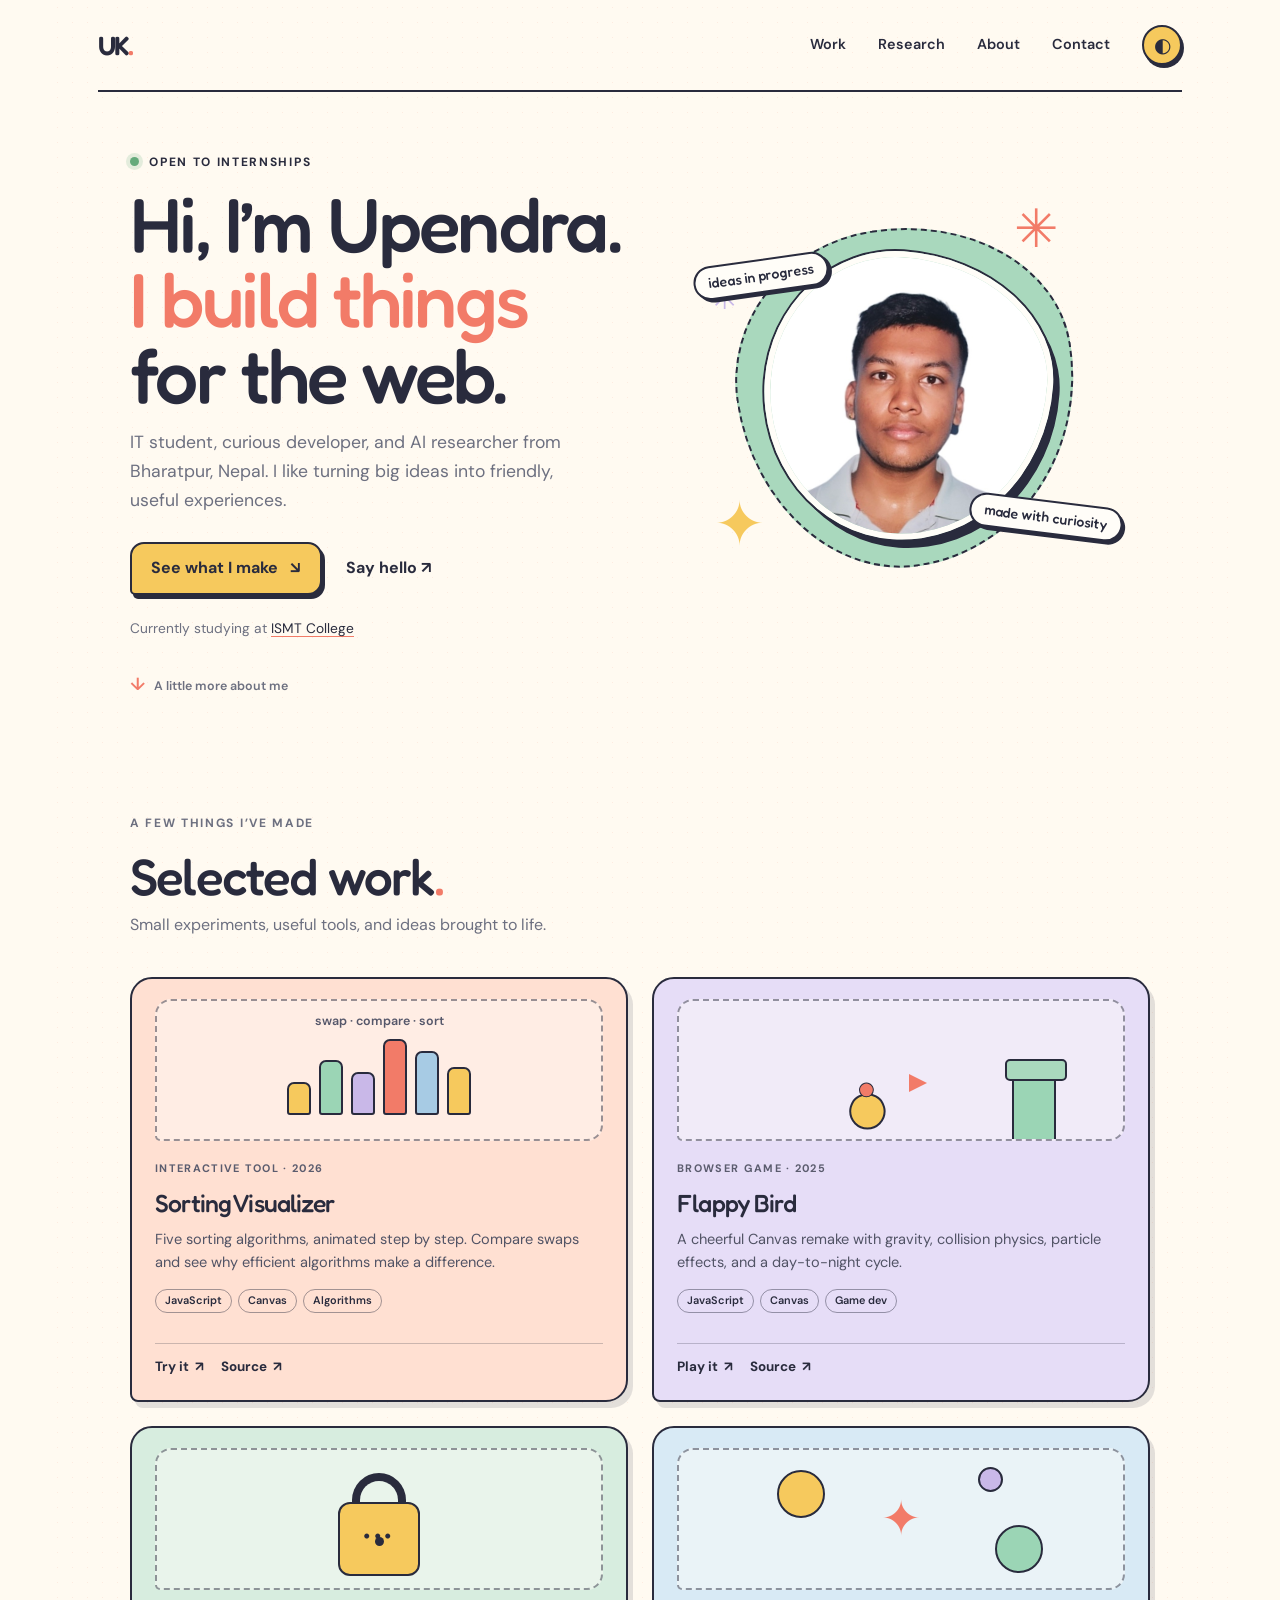
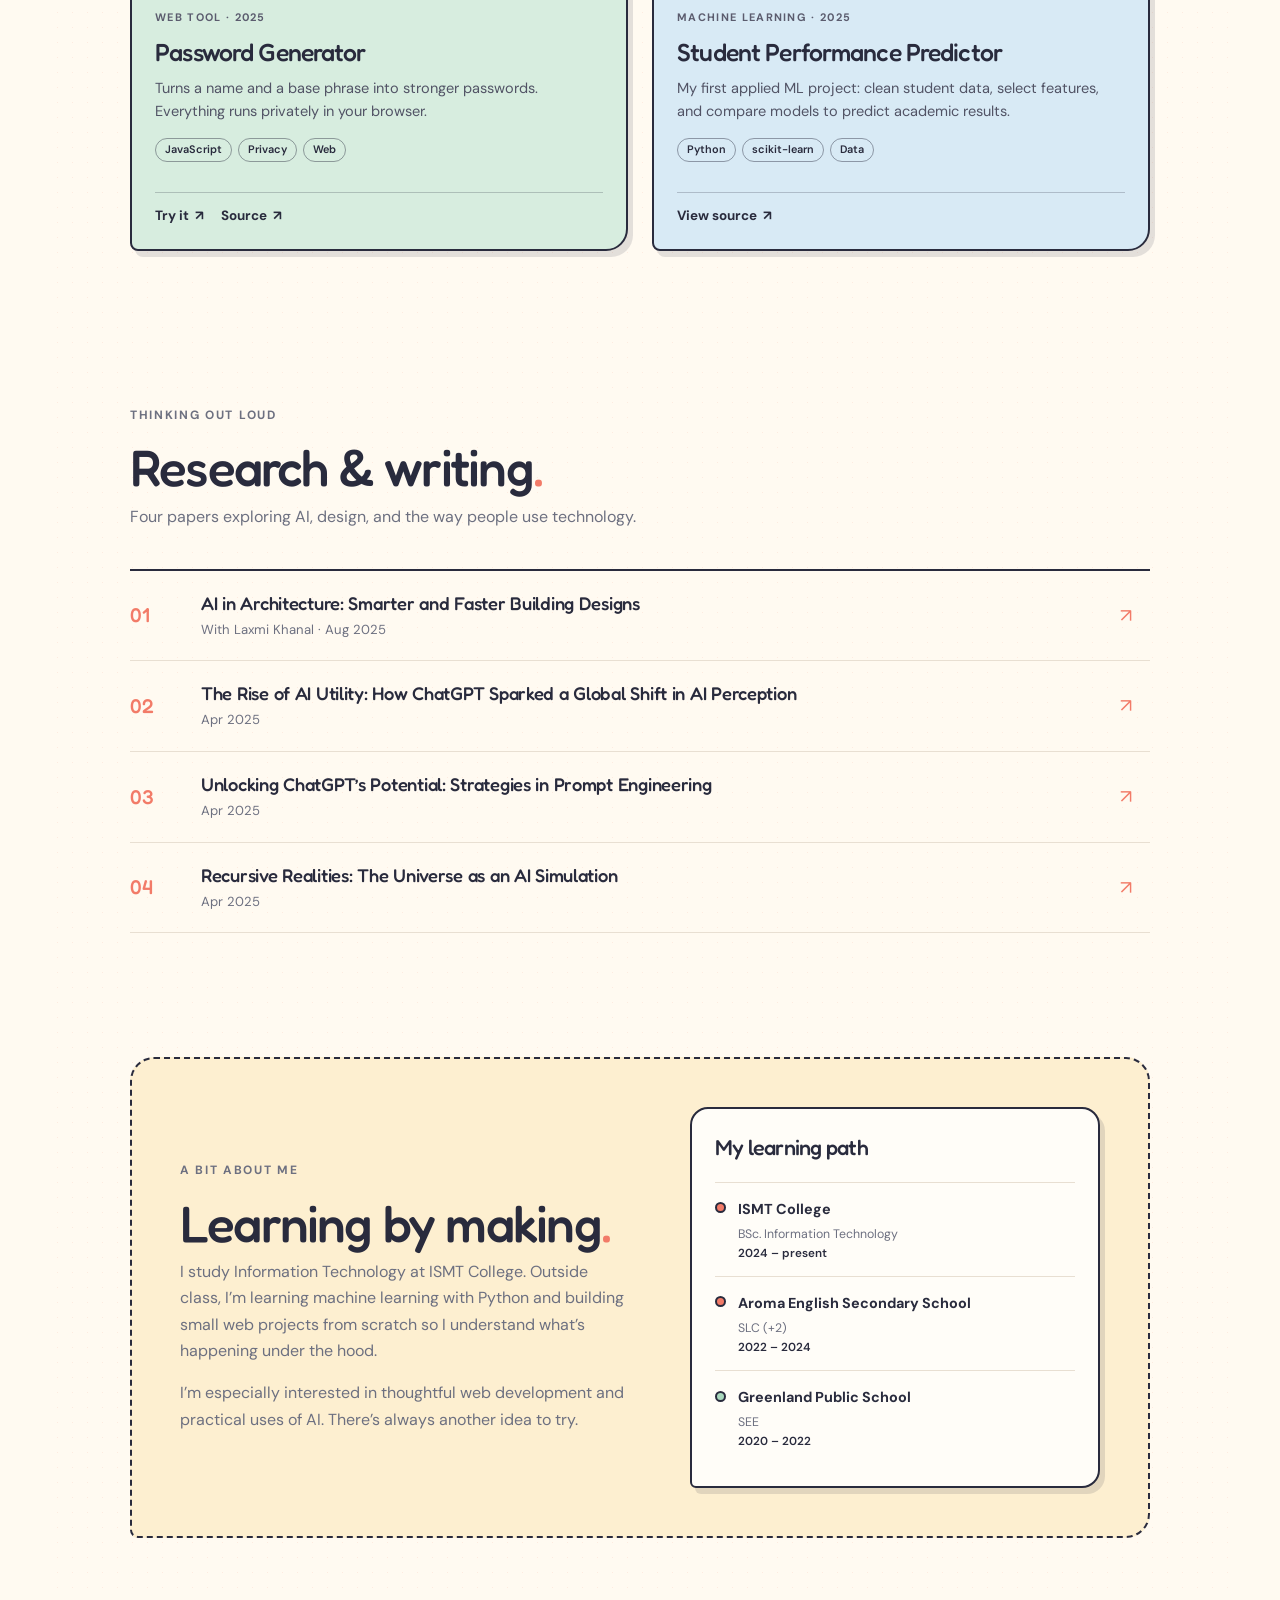
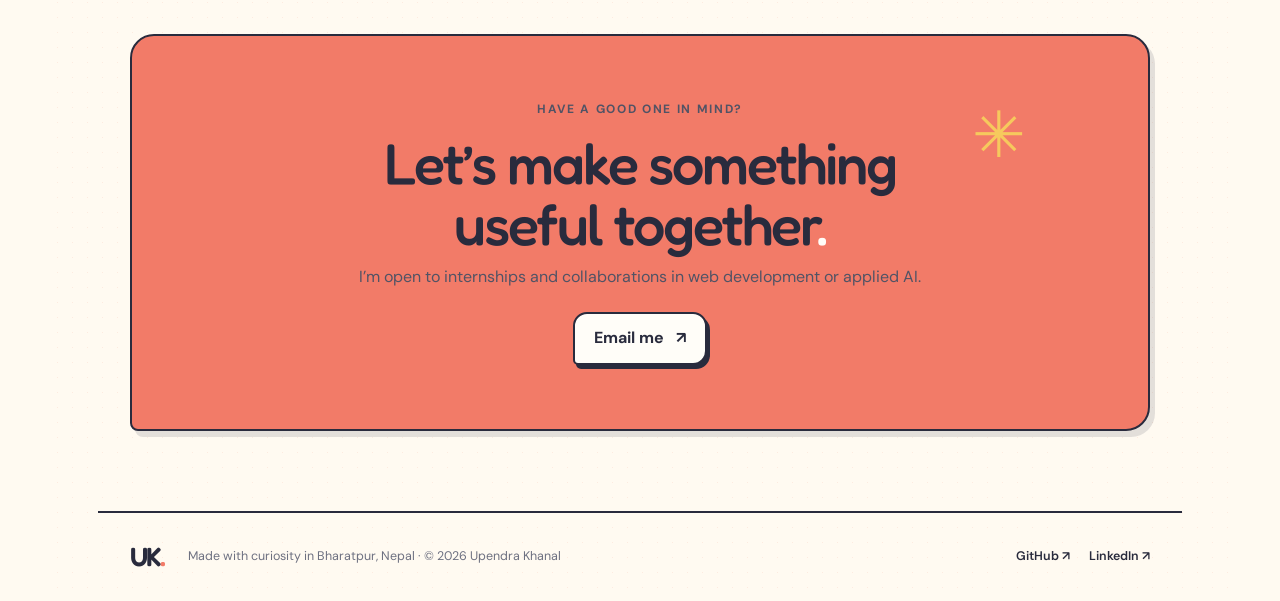
==== commit 2aca3a45: "Redesign portfolio homepage Co-authored-by: copilot-swe-agent[bot] <198982749+Copilot@users.noreply." ====
--- a/index.html
+++ b/index.html
@@ -2,217 +2,183 @@
 <html lang="en">
 <head>
   <meta charset="utf-8">
-  <meta name="viewport" content="width=device-width, initial-scale=1.0">
-  <title>Upendra Khanal | Web Developer & AI Researcher in Nepal</title>
+  <meta name="viewport" content="width=device-width, initial-scale=1">
+  <title>Upendra Khanal — Developer &amp; AI Researcher</title>
 
-  <meta name="description" content="Portfolio of Upendra Khanal — web developer and AI researcher from Bharatpur, Nepal. Explore projects, research publications, and collaboration opportunities.">
-  <meta name="keywords" content="Upendra Khanal, web developer Nepal, AI researcher, JavaScript developer, portfolio, Bharatpur">
+  <meta name="description" content="Upendra Khanal is an IT student, web developer and AI researcher in Bharatpur, Nepal. Explore his projects and research.">
   <meta name="author" content="Upendra Khanal">
-  <meta name="robots" content="index, follow, max-image-preview:large, max-snippet:-1, max-video-preview:-1">
+  <meta name="robots" content="index, follow">
   <link rel="canonical" href="https://upendrakhanal.com.np/">
 
   <meta property="og:type" content="website">
-  <meta property="og:site_name" content="Upendra Khanal Portfolio">
-  <meta property="og:title" content="Upendra Khanal | Web Developer & AI Researcher">
-  <meta property="og:description" content="Cinematic portfolio featuring projects, publications, and skills in web development and applied AI.">
+  <meta property="og:title" content="Upendra Khanal — Developer &amp; AI Researcher">
+  <meta property="og:description" content="IT student, web developer and AI researcher in Bharatpur, Nepal.">
+  <meta property="og:image" content="https://upendrakhanal.com.np/assets/images/profile.jpg">
   <meta property="og:url" content="https://upendrakhanal.com.np/">
-  <meta property="og:image" content="https://upendrakhanal.com.np/assets/images/profile.jpg">
-  <meta property="og:locale" content="en_US">
-
-  <meta name="twitter:card" content="summary_large_image">
-  <meta name="twitter:title" content="Upendra Khanal | Web Developer & AI Researcher">
-  <meta name="twitter:description" content="Projects, research, and practical AI experiments by Upendra Khanal.">
-  <meta name="twitter:image" content="https://upendrakhanal.com.np/assets/images/profile.jpg">
 
   <link rel="icon" type="image/jpeg" href="assets/images/profile.jpg">
   <link rel="apple-touch-icon" href="assets/images/profile.jpg">
-  <link rel="preload" as="image" href="assets/images/profile.jpg">
   <link rel="preconnect" href="https://fonts.googleapis.com">
   <link rel="preconnect" href="https://fonts.gstatic.com" crossorigin>
-  <link href="https://fonts.googleapis.com/css2?family=Space+Grotesk:wght@400;500;700&family=Syne:wght@500;700;800&display=swap" rel="stylesheet">
+  <link href="https://fonts.googleapis.com/css2?family=DM+Sans:wght@400;500;600;700&family=Fredoka:wght@400;500;600;700&display=swap" rel="stylesheet">
   <link rel="stylesheet" href="styles.css">
 
   <script type="application/ld+json">
   {
     "@context": "https://schema.org",
-    "@graph": [
-      {
-        "@type": "Person",
-        "name": "Upendra Khanal",
-        "url": "https://upendrakhanal.com.np",
-        "image": "https://upendrakhanal.com.np/assets/images/profile.jpg",
-        "jobTitle": "Web Developer and AI Researcher",
-        "email": "mailto:upendrakhanal2006@gmail.com",
-        "address": {
-          "@type": "PostalAddress",
-          "addressLocality": "Bharatpur",
-          "addressCountry": "NP"
-        },
-        "alumniOf": "ISMT College",
-        "sameAs": [
-          "https://github.com/Upendra11223",
-          "https://www.linkedin.com/in/upendra-khanal-a86692350"
-        ]
-      },
-      {
-        "@type": "WebSite",
-        "name": "Upendra Khanal Portfolio",
-        "url": "https://upendrakhanal.com.np",
-        "description": "Portfolio website of Upendra Khanal featuring web development projects and AI research papers."
-      },
-      {
-        "@type": "ItemList",
-        "name": "Featured Projects",
-        "itemListElement": [
-          {"@type": "ListItem", "position": 1, "name": "Sorting Visualizer", "url": "https://upendrakhanal.com.np/projects/sorting-visualizer/"},
-          {"@type": "ListItem", "position": 2, "name": "Flappy Bird", "url": "https://upendrakhanal.com.np/projects/flappybird/"},
-          {"@type": "ListItem", "position": 3, "name": "Password Generator", "url": "https://upendrakhanal.com.np/projects/password-generator/"}
-        ]
-      }
+    "@type": "Person",
+    "name": "Upendra Khanal",
+    "url": "https://upendrakhanal.com.np",
+    "image": "https://upendrakhanal.com.np/assets/images/profile.jpg",
+    "email": "mailto:upendrakhanal2006@gmail.com",
+    "address": { "@type": "PostalAddress", "addressLocality": "Bharatpur", "addressCountry": "NP" },
+    "alumniOf": "ISMT College",
+    "sameAs": [
+      "https://github.com/Upendra11223",
+      "https://www.linkedin.com/in/upendra-khanal-a86692350"
     ]
   }
   </script>
 </head>
 <body>
-<div class="noise" aria-hidden="true"></div>
-<div class="vignette" aria-hidden="true"></div>
-<div class="orbs" aria-hidden="true">
-  <span></span><span></span><span></span>
-</div>
+  <header class="site-header">
+    <a class="wordmark" href="#home" aria-label="Upendra Khanal home">UK<span>.</span></a>
+    <nav aria-label="Main navigation">
+      <a href="#work">Work</a>
+      <a href="#research">Research</a>
+      <a href="#about">About</a>
+      <a href="#contact">Contact</a>
+    </nav>
+    <button id="theme" class="theme-toggle" title="Toggle dark mode" aria-label="Toggle dark mode">◐</button>
+  </header>
 
-<div class="progress" aria-hidden="true"><span id="scroll-progress"></span></div>
+  <main>
+    <section class="hero" id="home" aria-labelledby="hero-title">
+      <div class="hero-copy">
+        <p class="eyebrow"><span class="status-dot"></span> Open to internships</p>
+        <h1 id="hero-title">Hi, I’m Upendra.<br><span>I build things</span><br>for the web.</h1>
+        <p class="hero-intro">IT student, curious developer, and AI researcher from Bharatpur, Nepal. I like turning big ideas into friendly, useful experiences.</p>
+        <div class="hero-actions">
+          <a class="button button-primary" href="#work">See what I make <span aria-hidden="true">↘</span></a>
+          <a class="text-link" href="mailto:upendrakhanal2006@gmail.com">Say hello <span aria-hidden="true">↗</span></a>
+        </div>
+        <p class="hero-note">Currently studying at <a href="https://ismt.edu.np" rel="noopener noreferrer">ISMT College</a></p>
+      </div>
+      <div class="hero-art" aria-label="Portrait of Upendra Khanal">
+        <span class="art-spark spark-one" aria-hidden="true">✳</span>
+        <span class="art-spark spark-two" aria-hidden="true">✦</span>
+        <span class="art-spark spark-three" aria-hidden="true">✳</span>
+        <div class="portrait-frame">
+          <img class="avatar" src="assets/images/profile.jpg" alt="Upendra Khanal" width="600" height="600">
+        </div>
+        <span class="art-label label-top">ideas in progress</span>
+        <span class="art-label label-bottom">made with curiosity</span>
+      </div>
+      <a class="scroll-cue" href="#work"><span aria-hidden="true">↓</span> A little more about me</a>
+    </section>
 
-<header class="topbar" id="topbar">
-  <a class="brand" href="#hero" aria-label="Go to intro">
-    <img src="assets/images/profile.jpg" alt="Upendra Khanal" width="48" height="48" loading="eager">
-    <span>
-      <strong>Upendra Khanal</strong>
-      <em>Web Developer · AI Researcher</em>
-    </span>
-  </a>
-  <nav aria-label="Primary">
-    <a href="#work">Work</a>
-    <a href="#research">Research</a>
-    <a href="#about">About</a>
-    <a href="#contact">Contact</a>
-  </nav>
-  <button id="theme-toggle" aria-label="Toggle color theme" title="Toggle color theme">🌙</button>
-</header>
+    <section class="content-section" id="work" aria-labelledby="work-title">
+      <div class="section-heading">
+        <p class="eyebrow">A few things I’ve made</p>
+        <h2 id="work-title">Selected work<span class="heading-dot">.</span></h2>
+        <p>Small experiments, useful tools, and ideas brought to life.</p>
+      </div>
+      <div class="project-grid">
+        <article class="project-card card-peach">
+          <div class="project-illustration sorting-art" aria-hidden="true"><span></span><span></span><span></span><span></span><span></span><span></span></div>
+          <p class="project-type">INTERACTIVE TOOL · 2026</p>
+          <h3>Sorting Visualizer</h3>
+          <p>Five sorting algorithms, animated step by step. Compare swaps and see why efficient algorithms make a difference.</p>
+          <div class="tag-list"><span>JavaScript</span><span>Canvas</span><span>Algorithms</span></div>
+          <div class="card-links"><a href="projects/sorting-visualizer/index.html">Try it <span aria-hidden="true">↗</span></a><a href="https://github.com/Upendra11223/proftfolio-website/tree/main/projects/sorting-visualizer" rel="noopener noreferrer">Source <span aria-hidden="true">↗</span></a></div>
+        </article>
+        <article class="project-card card-lilac">
+          <div class="project-illustration bird-art" aria-hidden="true"><span class="bird-body">●</span><span class="bird-wing">●</span><span class="bird-beak"></span><span class="bird-pipe"></span></div>
+          <p class="project-type">BROWSER GAME · 2025</p>
+          <h3>Flappy Bird</h3>
+          <p>A cheerful Canvas remake with gravity, collision physics, particle effects, and a day-to-night cycle.</p>
+          <div class="tag-list"><span>JavaScript</span><span>Canvas</span><span>Game dev</span></div>
+          <div class="card-links"><a href="projects/flappybird/index.html">Play it <span aria-hidden="true">↗</span></a><a href="https://github.com/Upendra11223/proftfolio-website/tree/main/projects/flappybird" rel="noopener noreferrer">Source <span aria-hidden="true">↗</span></a></div>
+        </article>
+        <article class="project-card card-mint">
+          <div class="project-illustration password-art" aria-hidden="true"><span class="lock-shackle"></span><span class="lock-body">•••</span><span class="lock-keyhole"></span></div>
+          <p class="project-type">WEB TOOL · 2025</p>
+          <h3>Password Generator</h3>
+          <p>Turns a name and a base phrase into stronger passwords. Everything runs privately in your browser.</p>
+          <div class="tag-list"><span>JavaScript</span><span>Privacy</span><span>Web</span></div>
+          <div class="card-links"><a href="projects/password-generator/index.html">Try it <span aria-hidden="true">↗</span></a><a href="https://github.com/Upendra11223/proftfolio-website/tree/main/projects/password-generator" rel="noopener noreferrer">Source <span aria-hidden="true">↗</span></a></div>
+        </article>
+        <article class="project-card card-blue">
+          <div class="project-illustration data-art" aria-hidden="true"><span>✦</span><i></i><i></i><i></i></div>
+          <p class="project-type">MACHINE LEARNING · 2025</p>
+          <h3>Student Performance Predictor</h3>
+          <p>My first applied ML project: clean student data, select features, and compare models to predict academic results.</p>
+          <div class="tag-list"><span>Python</span><span>scikit-learn</span><span>Data</span></div>
+          <div class="card-links"><a href="https://github.com/Upendra11223/Predicting-Student-Academic-Performance-Using-Machine-Learning" rel="noopener noreferrer">View source <span aria-hidden="true">↗</span></a></div>
+        </article>
+      </div>
+    </section>
 
-<main id="main-content">
-  <section class="hero panel reveal" id="hero">
-    <p class="label">Available for internships & freelance</p>
-    <h1>Designing cinematic web experiences powered by practical AI thinking.</h1>
-    <p class="lead">I build fast, interactive products with clean frontend architecture and research-driven ideas. Based in Bharatpur, Nepal.</p>
-    <div class="hero-cta">
-      <a class="btn btn-solid magnetic" href="#work">Explore Projects</a>
-      <a class="btn btn-ghost magnetic" href="assets/resume/resume.pdf">Download Résumé</a>
-    </div>
-    <ul class="metrics" aria-label="Portfolio highlights">
-      <li><strong data-counter="4">0</strong><span>Published Papers</span></li>
-      <li><strong data-counter="6">0</strong><span>Portfolio Projects</span></li>
-      <li><strong data-counter="2024">0</strong><span>BSc.IT Started</span></li>
-    </ul>
-  </section>
+    <section class="content-section research-section" id="research" aria-labelledby="research-title">
+      <div class="section-heading">
+        <p class="eyebrow">Thinking out loud</p>
+        <h2 id="research-title">Research &amp; writing<span class="heading-dot">.</span></h2>
+        <p>Four papers exploring AI, design, and the way people use technology.</p>
+      </div>
+      <div class="paper-list">
+        <article class="paper-card">
+          <span class="paper-number">01</span>
+          <div><h3><a href="https://doi.org/10.5281/zenodo.16730457" rel="noopener noreferrer">AI in Architecture: Smarter and Faster Building Designs</a></h3><p>With Laxmi Khanal · Aug 2025</p></div>
+          <span class="paper-arrow" aria-hidden="true">↗</span>
+        </article>
+        <article class="paper-card">
+          <span class="paper-number">02</span>
+          <div><h3><a href="https://doi.org/10.5281/zenodo.15250208" rel="noopener noreferrer">The Rise of AI Utility: How ChatGPT Sparked a Global Shift in AI Perception</a></h3><p>Apr 2025</p></div>
+          <span class="paper-arrow" aria-hidden="true">↗</span>
+        </article>
+        <article class="paper-card">
+          <span class="paper-number">03</span>
+          <div><h3><a href="https://doi.org/10.5281/zenodo.15249655" rel="noopener noreferrer">Unlocking ChatGPT’s Potential: Strategies in Prompt Engineering</a></h3><p>Apr 2025</p></div>
+          <span class="paper-arrow" aria-hidden="true">↗</span>
+        </article>
+        <article class="paper-card">
+          <span class="paper-number">04</span>
+          <div><h3><a href="https://doi.org/10.5281/zenodo.15221042" rel="noopener noreferrer">Recursive Realities: The Universe as an AI Simulation</a></h3><p>Apr 2025</p></div>
+          <span class="paper-arrow" aria-hidden="true">↗</span>
+        </article>
+      </div>
+    </section>
 
-  <section class="panel reveal" id="work">
-    <div class="section-head">
-      <h2>Featured Work</h2>
-      <p>Live projects focused on interaction quality, algorithm clarity, and user-first design.</p>
-    </div>
-    <div class="cards">
-      <article class="card tilt">
-        <img src="assets/images/flappy-bird.jpg" alt="Preview of Flappy Bird game project" width="640" height="360" loading="lazy">
-        <div>
-          <h3>Flappy Bird (Canvas Game)</h3>
-          <p>Physics-based clone with effects, collision logic, and dynamic gameplay built without a game engine.</p>
-          <a href="projects/flappybird/index.html">Play demo</a>
-        </div>
-      </article>
-      <article class="card tilt">
-        <img src="assets/images/password-generator.jpg" alt="Preview of password generator project" width="640" height="360" loading="lazy">
-        <div>
-          <h3>Password Generator</h3>
-          <p>Client-side password builder focused on strong combinations and zero server-side data collection.</p>
-          <a href="projects/password-generator/index.html">Try tool</a>
-        </div>
-      </article>
-      <article class="card tilt">
-        <img src="assets/images/profile.jpg" alt="Upendra portrait used for sorting visualizer placeholder" width="640" height="360" loading="lazy">
-        <div>
-          <h3>Sorting Visualizer</h3>
-          <p>Animated algorithm studio for bubble, insertion, selection, merge, and quick sort with live counters.</p>
-          <a href="projects/sorting-visualizer/index.html">Open visualizer</a>
-        </div>
-      </article>
-    </div>
-  </section>
+    <section class="about-section" id="about" aria-labelledby="about-title">
+      <div class="about-copy">
+        <p class="eyebrow">A bit about me</p>
+        <h2 id="about-title">Learning by making<span class="heading-dot">.</span></h2>
+        <p>I study Information Technology at ISMT College. Outside class, I’m learning machine learning with Python and building small web projects from scratch so I understand what’s happening under the hood.</p>
+        <p>I’m especially interested in thoughtful web development and practical uses of AI. There’s always another idea to try.</p>
+      </div>
+      <div class="education-card">
+        <h3>My learning path</h3>
+        <div class="education-item"><span class="edu-dot"></span><div><strong>ISMT College</strong><p>BSc. Information Technology <span>2024 – present</span></p></div></div>
+        <div class="education-item"><span class="edu-dot"></span><div><strong>Aroma English Secondary School</strong><p>SLC (+2) <span>2022 – 2024</span></p></div></div>
+        <div class="education-item"><span class="edu-dot"></span><div><strong>Greenland Public School</strong><p>SEE <span>2020 – 2022</span></p></div></div>
+      </div>
+    </section>
 
-  <section class="panel reveal" id="research">
-    <div class="section-head">
-      <h2>Research & Writing</h2>
-      <p>Published work on generative AI impact, utility, and prompt strategy.</p>
-    </div>
-    <ol class="timeline">
-      <li>
-        <h3><a href="https://doi.org/10.5281/zenodo.16730457" rel="noopener">AI in Architecture: Smarter and Faster Building Designs</a></h3>
-        <p>Explores AI-assisted architectural workflows, productivity outcomes, and ethical risks.</p>
-      </li>
-      <li>
-        <h3><a href="https://doi.org/10.5281/zenodo.15250208" rel="noopener">The Rise of AI Utility</a></h3>
-        <p>Analyzes how ChatGPT accelerated mainstream adoption of AI tools globally.</p>
-      </li>
-      <li>
-        <h3><a href="https://doi.org/10.5281/zenodo.15249655" rel="noopener">Unlocking ChatGPT's Potential</a></h3>
-        <p>Framework of practical prompt engineering strategies across major sectors.</p>
-      </li>
-      <li>
-        <h3><a href="https://doi.org/10.5281/zenodo.15221042" rel="noopener">Recursive Realities</a></h3>
-        <p>A speculative exploration connecting simulation ideas and cosmological thought.</p>
-      </li>
-    </ol>
-  </section>
+    <section class="contact-section" id="contact" aria-labelledby="contact-title">
+      <span class="contact-spark" aria-hidden="true">✳</span>
+      <p class="eyebrow">Have a good one in mind?</p>
+      <h2 id="contact-title">Let’s make something<br>useful together<span>.</span></h2>
+      <p>I’m open to internships and collaborations in web development or applied AI.</p>
+      <a class="button button-light" href="mailto:upendrakhanal2006@gmail.com">Email me <span aria-hidden="true">↗</span></a>
+    </section>
+  </main>
 
-  <section class="panel reveal" id="about">
-    <div class="section-head">
-      <h2>About Me</h2>
-      <p>I focus on blending strong storytelling, responsive UI, and technical depth.</p>
-    </div>
-    <div class="split">
-      <article>
-        <h3>Strengths</h3>
-        <ul>
-          <li>Frontend architecture using plain HTML, CSS, and JavaScript</li>
-          <li>Interactive animation systems that stay performant</li>
-          <li>Applied AI exploration and early-stage product experimentation</li>
-        </ul>
-      </article>
-      <article>
-        <h3>Education</h3>
-        <ul>
-          <li>ISMT College — BSc. Information Technology (2024–present)</li>
-          <li>Aroma English Secondary School — +2 (2022–2024)</li>
-          <li>Greenland Public School — SEE (2020–2022)</li>
-        </ul>
-      </article>
-    </div>
-  </section>
+  <footer>
+    <a class="wordmark" href="#home" aria-label="Back to top">UK<span>.</span></a>
+    <p>Made with curiosity in Bharatpur, Nepal · © 2026 Upendra Khanal</p>
+    <div class="social-links"><a href="https://github.com/Upendra11223" rel="noopener noreferrer">GitHub <span aria-hidden="true">↗</span></a><a href="https://www.linkedin.com/in/upendra-khanal-a86692350" rel="noopener noreferrer">LinkedIn <span aria-hidden="true">↗</span></a></div>
+  </footer>
 
-  <section class="panel reveal" id="contact">
-    <h2>Let's Build Something Memorable</h2>
-    <p>For internships, collaborations, or project work, email <a href="mailto:upendrakhanal2006@gmail.com">upendrakhanal2006@gmail.com</a>.</p>
-    <p class="socials">
-      <a href="https://github.com/Upendra11223" rel="noopener">GitHub</a>
-      <a href="https://www.linkedin.com/in/upendra-khanal-a86692350" rel="noopener">LinkedIn</a>
-      <a href="assets/resume/resume.pdf">Résumé</a>
-    </p>
-  </section>
-</main>
-
-<footer>
-  <p>© 2026 Upendra Khanal · Crafted with HTML, CSS, and JavaScript</p>
-</footer>
-
-<script src="script.js"></script>
+  <script src="script.js"></script>
 </body>
 </html>
--- a/styles.css
+++ b/styles.css
@@ -1,438 +1,491 @@
 :root {
-  --bg: #05060d;
-  --bg-2: #0f1330;
-  --panel: rgba(10, 12, 28, 0.66);
-  --panel-strong: rgba(16, 19, 41, 0.9);
-  --text: #f3f5ff;
-  --muted: #aab2d4;
-  --line: rgba(148, 171, 255, 0.24);
-  --brand: #8f7dff;
-  --brand-2: #22d3ee;
-  --glow: linear-gradient(130deg, #8f7dff, #ec4899 45%, #22d3ee);
-  --shadow: 0 18px 40px rgba(2, 4, 14, 0.55);
-}
-
-:root[data-theme="light"] {
-  --bg: #edf1ff;
-  --bg-2: #f7f8ff;
-  --panel: rgba(255, 255, 255, 0.86);
-  --panel-strong: rgba(255, 255, 255, 1);
-  --text: #12172b;
-  --muted: #4d5a7c;
-  --line: rgba(74, 101, 196, 0.26);
-  --brand: #4f46e5;
-  --brand-2: #0891b2;
-  --glow: linear-gradient(130deg, #4f46e5, #d946ef 45%, #0891b2);
-  --shadow: 0 16px 36px rgba(39, 59, 145, 0.18);
+  color-scheme: light;
+  --paper: #fffaf1;
+  --surface: #fffdf8;
+  --ink: #292b3d;
+  --muted: #6d7080;
+  --line: #e8dfd2;
+  --coral: #f27b68;
+  --yellow: #f6c95d;
+  --mint: #a9d8bd;
+  --lilac: #c9b8e8;
+  --blue: #a7cbe4;
+  --shadow: 5px 6px 0 rgba(41, 43, 61, 0.13);
+}
+
+:root[data-theme="dark"] {
+  color-scheme: dark;
+  --paper: #1d2030;
+  --surface: #282b3c;
+  --ink: #f8f2e7;
+  --muted: #c1bdc8;
+  --line: #414457;
+  --coral: #fa927e;
+  --yellow: #f4cd70;
+  --mint: #9bd5b5;
+  --lilac: #c9b8e8;
+  --blue: #a7cbe4;
+  --shadow: 5px 6px 0 rgba(0, 0, 0, 0.24);
+}
+
+@media (prefers-color-scheme: dark) {
+  :root:not([data-theme="light"]) {
+    color-scheme: dark;
+    --paper: #1d2030;
+    --surface: #282b3c;
+    --ink: #f8f2e7;
+    --muted: #c1bdc8;
+    --line: #414457;
+    --coral: #fa927e;
+    --yellow: #f4cd70;
+    --mint: #9bd5b5;
+    --lilac: #c9b8e8;
+    --blue: #a7cbe4;
+    --shadow: 5px 6px 0 rgba(0, 0, 0, 0.24);
+  }
 }
 
 * { box-sizing: border-box; }
 
 html {
   scroll-behavior: smooth;
-  background:
-    radial-gradient(1200px 700px at 8% -10%, rgba(143, 125, 255, 0.3), transparent 56%),
-    radial-gradient(900px 600px at 98% 10%, rgba(34, 211, 238, 0.28), transparent 60%),
-    linear-gradient(180deg, var(--bg), var(--bg-2));
+  scroll-padding-top: 6rem;
+  background: var(--paper);
 }
 
 body {
-  margin: 0;
-  color: var(--text);
-  font: 16px/1.7 "Space Grotesk", -apple-system, BlinkMacSystemFont, "Segoe UI", sans-serif;
-  letter-spacing: -0.01em;
-  min-height: 100vh;
+  max-width: 1180px;
+  margin: 0 auto;
+  padding: 0 3rem;
+  color: var(--ink);
+  background-color: var(--paper);
+  background-image: radial-gradient(rgba(242, 123, 104, 0.12) 0.7px, transparent 0.7px);
+  background-size: 15px 15px;
+  font: 16px/1.65 "DM Sans", sans-serif;
+  -webkit-font-smoothing: antialiased;
+  transition: background-color 0.25s ease, color 0.25s ease;
+}
+
+a {
+  color: inherit;
+  text-decoration: none;
+}
+
+a:focus-visible, button:focus-visible {
+  outline: 3px solid var(--coral);
+  outline-offset: 4px;
+  border-radius: 4px;
+}
+
+.site-header {
+  min-height: 92px;
+  display: flex;
+  align-items: center;
+  gap: 2rem;
+  border-bottom: 2px solid var(--ink);
+}
+
+.wordmark {
+  font: 600 1.65rem/1 "Fredoka", sans-serif;
+  letter-spacing: -0.08em;
+}
+
+.wordmark span, .heading-dot { color: var(--coral); }
+
+.site-header nav {
+  display: flex;
+  gap: 2rem;
+  margin-left: auto;
+}
+
+.site-header nav a, .social-links a {
+  font-size: 0.9rem;
+  font-weight: 600;
+  transition: color 0.2s ease;
+}
+
+.site-header nav a:hover, .social-links a:hover { color: var(--coral); }
+
+.theme-toggle {
+  width: 40px;
+  height: 40px;
+  border: 2px solid var(--ink);
+  border-radius: 50%;
+  background: var(--yellow);
+  color: var(--ink);
+  font-size: 1.25rem;
+  cursor: pointer;
+  box-shadow: 2px 3px 0 var(--ink);
+  transition: transform 0.2s ease;
+}
+
+.theme-toggle:hover { transform: rotate(-12deg) translateY(-2px); }
+
+.hero {
+  min-height: 625px;
+  display: grid;
+  grid-template-columns: 1.05fr 0.95fr;
+  align-items: center;
   position: relative;
-  padding: 0 1rem 2rem;
-  max-width: 78rem;
-  margin-inline: auto;
-}
-
-.noise {
-  position: fixed;
-  inset: -100%;
-  pointer-events: none;
-  z-index: -3;
-  opacity: 0.17;
-  mix-blend-mode: soft-light;
-  background-image: repeating-radial-gradient(circle at 0 0, rgba(255, 255, 255, 0.18) 0 1px, transparent 1px 2px);
-  animation: noiseShift 0.6s steps(2) infinite;
-}
-
-.vignette {
-  position: fixed;
-  inset: 0;
-  pointer-events: none;
-  z-index: -2;
-  background: radial-gradient(circle at 50% 40%, transparent 25%, rgba(0, 0, 0, 0.56));
-}
-
-.orbs span {
-  position: fixed;
-  display: block;
+  padding: 3.8rem 2rem 5.2rem;
+}
+
+.hero-copy { max-width: 590px; position: relative; z-index: 1; }
+
+.eyebrow {
+  margin: 0 0 0.85rem;
+  color: var(--muted);
+  font-size: 0.75rem;
+  font-weight: 700;
+  letter-spacing: 0.14em;
+  text-transform: uppercase;
+}
+
+.hero .eyebrow { color: var(--ink); }
+
+.status-dot {
+  display: inline-block;
+  width: 9px;
+  height: 9px;
+  margin-right: 0.35rem;
   border-radius: 50%;
-  filter: blur(10px);
-  opacity: 0.2;
-  z-index: -1;
-  animation: float 12s ease-in-out infinite;
-}
-
-.orbs span:nth-child(1) { width: 320px; height: 320px; left: -50px; top: 20%; background: #8f7dff; }
-.orbs span:nth-child(2) { width: 240px; height: 240px; right: 5%; top: 10%; background: #ec4899; animation-delay: -4s; }
-.orbs span:nth-child(3) { width: 300px; height: 300px; right: 15%; bottom: 8%; background: #22d3ee; animation-delay: -8s; }
-
-.progress {
-  position: fixed;
-  top: 0;
-  left: 0;
-  right: 0;
-  height: 3px;
-  z-index: 40;
-  background: rgba(255, 255, 255, 0.08);
-}
-
-.progress span {
-  display: block;
-  height: 100%;
-  width: 0;
-  background: var(--glow);
-  transition: width 0.15s linear;
-}
-
-a { color: var(--brand-2); text-decoration: none; }
-a:hover { color: var(--text); }
-
-:focus-visible {
-  outline: 2px solid var(--brand);
-  outline-offset: 2px;
-  border-radius: 6px;
-}
-
-.topbar {
-  position: sticky;
-  top: 0.8rem;
-  z-index: 30;
-  display: flex;
-  align-items: center;
-  gap: 0.8rem;
-  padding: 0.8rem 1rem;
-  margin-top: 0.8rem;
-  border: 1px solid var(--line);
-  border-radius: 14px;
-  background: var(--panel);
-  backdrop-filter: blur(14px);
-  box-shadow: var(--shadow);
-}
-
-.brand {
+  background: #64aa7b;
+  box-shadow: 0 0 0 4px rgba(100, 170, 123, 0.18);
+}
+
+h1, h2, h3, p { margin-top: 0; }
+
+h1, h2, h3 {
+  font-family: "Fredoka", sans-serif;
+  font-weight: 500;
+  letter-spacing: -0.035em;
+}
+
+h1 {
+  margin-bottom: 1rem;
+  font-size: clamp(3.5rem, 6vw, 5.5rem);
+  line-height: 0.98;
+}
+
+h1 span { color: var(--coral); }
+
+.hero-intro {
+  max-width: 470px;
+  margin-bottom: 1.7rem;
+  color: var(--muted);
+  font-size: 1.1rem;
+}
+
+.hero-actions { display: flex; align-items: center; gap: 1.5rem; }
+
+.button {
   display: inline-flex;
   align-items: center;
-  gap: 0.7rem;
-  color: inherit;
-}
-
-.brand img {
-  border-radius: 12px;
-  border: 1px solid var(--line);
-  object-fit: cover;
-}
-
-.brand strong {
-  display: block;
-  font: 700 0.95rem/1 "Syne", sans-serif;
-  letter-spacing: 0.01em;
-}
-
-.brand em {
-  display: block;
-  font-style: normal;
-  font-size: 0.72rem;
+  gap: 0.75rem;
+  min-height: 50px;
+  padding: 0.7rem 1.2rem;
+  border: 2px solid var(--ink);
+  border-radius: 14px 14px 14px 5px;
+  font-weight: 700;
+  box-shadow: 3px 4px 0 var(--ink);
+  transition: transform 0.2s ease, box-shadow 0.2s ease;
+}
+
+.button:hover { transform: translate(2px, 2px); box-shadow: 1px 2px 0 var(--ink); }
+.button-primary { background: var(--yellow); }
+.button-light { background: var(--surface); color: var(--ink); }
+
+.text-link { font-weight: 700; }
+.text-link:hover { color: var(--coral); }
+
+.hero-note {
+  margin: 1.4rem 0 0;
   color: var(--muted);
-}
-
-nav {
-  margin-left: auto;
-  display: flex;
-  gap: 1rem;
-}
-
-nav a {
-  color: var(--muted);
-  font-size: 0.9rem;
-  font-weight: 500;
-}
-
-nav a.active,
-nav a:hover { color: var(--text); }
-
-#theme-toggle {
-  width: 2.3rem;
-  height: 2.3rem;
-  border: 1px solid var(--line);
-  border-radius: 10px;
-  color: var(--text);
-  background: transparent;
-  cursor: pointer;
-}
-
-main {
+  font-size: 0.86rem;
+}
+
+.hero-note a {
+  color: var(--ink);
+  text-decoration: underline;
+  text-decoration-color: var(--coral);
+  text-underline-offset: 3px;
+}
+
+.hero-art {
+  width: min(100%, 430px);
+  aspect-ratio: 1;
+  justify-self: center;
+  position: relative;
   display: grid;
-  gap: 1rem;
-  margin-top: 1rem;
-}
-
-.panel {
-  border: 1px solid var(--line);
-  border-radius: 18px;
-  background: var(--panel);
-  backdrop-filter: blur(6px);
-  padding: 1.3rem;
-  box-shadow: var(--shadow);
-}
-
-.hero {
-  position: relative;
-  overflow: hidden;
-}
-
-.hero::before {
+  place-items: center;
+}
+
+.hero-art::before {
   content: "";
   position: absolute;
-  inset: 0;
-  pointer-events: none;
-  background: linear-gradient(120deg, rgba(255, 255, 255, 0.08), transparent 35%, transparent 70%, rgba(143, 125, 255, 0.14));
-}
-
-.label {
-  display: inline-flex;
-  margin: 0;
-  padding: 0.23rem 0.74rem;
-  border: 1px solid color-mix(in srgb, var(--brand) 46%, transparent);
+  width: 78%;
+  height: 78%;
+  border: 2px dashed var(--ink);
+  border-radius: 47% 53% 54% 46% / 44% 42% 58% 56%;
+  background: var(--mint);
+  transform: rotate(-9deg);
+}
+
+.portrait-frame {
+  z-index: 1;
+  width: 67%;
+  aspect-ratio: 1;
+  overflow: hidden;
+  border: 6px solid var(--surface);
+  border-radius: 45% 55% 52% 48% / 48% 43% 57% 52%;
+  box-shadow: 0 0 0 2px var(--ink), 7px 8px 0 var(--ink);
+  transform: rotate(4deg);
+}
+
+.avatar { width: 100%; height: 100%; display: block; object-fit: cover; }
+
+.art-spark {
+  position: absolute;
+  z-index: 2;
+  color: var(--coral);
+  font-size: 3.3rem;
+  line-height: 1;
+}
+
+.spark-one { top: 5%; right: 15%; color: var(--coral); }
+.spark-two { bottom: 13%; left: 5%; color: var(--yellow); font-size: 3.8rem; }
+.spark-three { top: 23%; left: 4%; color: var(--lilac); font-size: 2.2rem; }
+
+.art-label {
+  position: absolute;
+  z-index: 2;
+  padding: 0.4rem 0.8rem;
+  border: 2px solid var(--ink);
   border-radius: 999px;
+  background: var(--surface);
+  color: var(--ink);
+  font: 500 0.88rem "Fredoka", sans-serif;
+  box-shadow: 3px 3px 0 var(--ink);
+}
+
+.label-top { top: 18%; left: 0; transform: rotate(-8deg); }
+.label-bottom { right: 0; bottom: 18%; transform: rotate(7deg); }
+
+.scroll-cue {
+  position: absolute;
+  bottom: 1.5rem;
+  left: 2rem;
+  color: var(--muted);
   font-size: 0.78rem;
-  color: color-mix(in srgb, var(--brand-2) 80%, var(--text));
-  background: color-mix(in srgb, var(--brand) 14%, transparent);
-}
-
-h1, h2, h3 { margin: 0; font-family: "Syne", sans-serif; letter-spacing: -0.02em; }
-h1 { margin-top: 0.8rem; font-size: clamp(1.8rem, 5vw, 3.4rem); line-height: 1.14; }
-h2 { font-size: clamp(1.2rem, 3vw, 1.9rem); }
-h3 { font-size: 1.04rem; }
-
-.lead {
-  margin: 0.8rem 0 0;
-  max-width: 44rem;
+  font-weight: 600;
+}
+
+.scroll-cue span { color: var(--coral); font-size: 1.1rem; margin-right: 0.35rem; }
+
+.content-section { padding: 5.7rem 2rem; }
+
+.section-heading { max-width: 590px; margin-bottom: 2.4rem; }
+
+.section-heading h2, .about-copy h2 {
+  margin-bottom: 0.5rem;
+  font-size: clamp(2.4rem, 4vw, 3.4rem);
+  line-height: 1.1;
+}
+
+.section-heading > p:last-child {
+  margin-bottom: 0;
   color: var(--muted);
 }
 
-.hero-cta {
-  margin-top: 1rem;
+.project-grid { display: grid; grid-template-columns: repeat(2, minmax(0, 1fr)); gap: 1.5rem; }
+
+.project-card {
+  min-height: 425px;
   display: flex;
-  flex-wrap: wrap;
-  gap: 0.7rem;
-}
-
-.btn {
-  display: inline-flex;
+  flex-direction: column;
+  padding: 1.25rem 1.45rem 1.35rem;
+  border: 2px solid var(--ink);
+  border-radius: 22px 22px 22px 8px;
+  color: #292b3d;
+  box-shadow: var(--shadow);
+  transition: transform 0.2s ease, box-shadow 0.2s ease;
+}
+
+.project-card:hover { transform: translateY(-4px) rotate(-0.3deg); box-shadow: 7px 9px 0 rgba(41, 43, 61, 0.18); }
+.card-peach { background: #ffe0d2; }
+.card-lilac { background: #e6ddf7; }
+.card-mint { background: #d7eddf; }
+.card-blue { background: #d8eaf5; }
+
+.project-illustration {
+  height: 142px;
+  position: relative;
+  display: flex;
   align-items: center;
   justify-content: center;
-  padding: 0.58rem 1rem;
-  border-radius: 12px;
-  border: 1px solid var(--line);
+  overflow: hidden;
+  margin-bottom: 1.2rem;
+  border: 2px dashed rgba(41, 43, 61, 0.48);
+  border-radius: 16px 16px 16px 5px;
+  background: rgba(255, 253, 248, 0.46);
+}
+
+.sorting-art { align-items: end; gap: 8px; padding-bottom: 24px; }
+.sorting-art::before { content: "swap · compare · sort"; position: absolute; top: 12px; color: #55576a; font: 600 0.78rem "DM Sans", sans-serif; }
+.sorting-art span { width: 24px; border: 2px solid #292b3d; border-radius: 7px 7px 3px 3px; background: var(--coral); }
+.sorting-art span:nth-child(1) { height: 33px; background: #f6c95d; }
+.sorting-art span:nth-child(2) { height: 55px; background: #9bd5b5; }
+.sorting-art span:nth-child(3) { height: 43px; background: #c9b8e8; }
+.sorting-art span:nth-child(4) { height: 76px; background: #f27b68; }
+.sorting-art span:nth-child(5) { height: 64px; background: #a7cbe4; }
+.sorting-art span:nth-child(6) { height: 48px; background: #f6c95d; }
+
+.bird-body { position: absolute; z-index: 1; top: 40px; left: 37%; color: #f6c95d; font-size: 5rem; -webkit-text-stroke: 2px #292b3d; }
+.bird-wing { position: absolute; z-index: 2; top: 61px; left: 40%; color: #f27b68; font-size: 2rem; -webkit-text-stroke: 1px #292b3d; }
+.bird-beak { position: absolute; z-index: 2; top: 73px; left: calc(37% + 66px); width: 0; height: 0; border-top: 9px solid transparent; border-bottom: 9px solid transparent; border-left: 18px solid #f27b68; }
+.bird-pipe { position: absolute; right: 15%; bottom: -7px; width: 44px; height: 86px; border: 2px solid #292b3d; border-radius: 8px 8px 0 0; background: #9bd5b5; }
+.bird-pipe::before { content: ""; position: absolute; top: -3px; left: -9px; width: 58px; height: 18px; border: 2px solid #292b3d; border-radius: 5px; background: #a9d8bd; }
+
+.password-art { gap: 0; }
+.lock-shackle { position: absolute; top: 23px; width: 54px; height: 53px; border: 8px solid #292b3d; border-bottom: 0; border-radius: 30px 30px 0 0; }
+.lock-body { z-index: 1; margin-top: 40px; padding: 15px 23px 20px; border: 2px solid #292b3d; border-radius: 12px; background: #f6c95d; font-size: 1.3rem; letter-spacing: 0.22rem; }
+.lock-keyhole { position: absolute; z-index: 2; width: 9px; height: 9px; margin-top: 46px; border-radius: 50%; background: #292b3d; }
+
+.data-art > span { z-index: 1; color: #f27b68; font-size: 3rem; }
+.data-art i { position: absolute; width: 48px; height: 48px; border: 2px solid #292b3d; border-radius: 50%; background: #f6c95d; }
+.data-art i:nth-of-type(1) { top: 20px; left: 22%; }
+.data-art i:nth-of-type(2) { right: 18%; bottom: 15px; background: #9bd5b5; }
+.data-art i:nth-of-type(3) { right: 27%; top: 17px; width: 25px; height: 25px; background: #c9b8e8; }
+
+.project-type {
+  margin-bottom: 0.3rem;
+  color: #5b5c6e;
+  font-size: 0.68rem;
   font-weight: 700;
-  transition: transform 0.2s ease, box-shadow 0.2s ease;
-}
-
-.btn:hover {
-  transform: translateY(-2px);
-  box-shadow: 0 12px 24px rgba(0, 0, 0, 0.2);
-}
-
-.btn-solid {
-  color: #fff;
-  border: none;
-  background: var(--glow);
-}
-
-.btn-ghost {
-  color: var(--text);
-  background: rgba(255, 255, 255, 0.04);
-}
-
-.metrics {
-  list-style: none;
-  padding: 0;
-  margin: 1.2rem 0 0;
+  letter-spacing: 0.12em;
+}
+
+.project-card h3 { margin-bottom: 0.35rem; font-size: 1.55rem; }
+.project-card > p:not(.project-type) { margin-bottom: 0.9rem; color: #515365; font-size: 0.91rem; line-height: 1.55; }
+
+.tag-list { display: flex; flex-wrap: wrap; gap: 0.4rem; margin-bottom: 1rem; }
+.tag-list span { padding: 0.14rem 0.55rem; border: 1px solid rgba(41, 43, 61, 0.43); border-radius: 99px; font-size: 0.68rem; font-weight: 600; }
+
+.card-links { display: flex; gap: 1.1rem; margin-top: auto; padding-top: 0.75rem; border-top: 1px solid rgba(41, 43, 61, 0.24); }
+.card-links a { font-size: 0.84rem; font-weight: 700; }
+.card-links a:hover { text-decoration: underline; text-underline-offset: 3px; }
+.card-links span { margin-left: 0.15rem; }
+
+.research-section { padding-top: 4rem; }
+.paper-list { border-top: 2px solid var(--ink); }
+.paper-card { display: grid; grid-template-columns: 55px 1fr 30px; align-items: center; gap: 1rem; padding: 1.25rem 0; border-bottom: 1px solid var(--line); }
+.paper-number { color: var(--coral); font: 500 1.25rem "Fredoka", sans-serif; }
+.paper-card h3 { margin: 0 0 0.2rem; font-size: 1.15rem; line-height: 1.35; letter-spacing: -0.015em; }
+.paper-card h3 a:hover { text-decoration: underline; text-decoration-color: var(--coral); text-underline-offset: 3px; }
+.paper-card p { margin: 0; color: var(--muted); font-size: 0.82rem; }
+.paper-arrow { color: var(--coral); font-size: 1.2rem; }
+
+.about-section {
   display: grid;
-  gap: 0.75rem;
-  grid-template-columns: repeat(3, minmax(0, 1fr));
-}
-
-.metrics li {
-  padding: 0.9rem;
-  border: 1px solid var(--line);
-  border-radius: 14px;
-  background: var(--panel-strong);
-}
-
-.metrics strong {
-  display: block;
-  font: 700 clamp(1.2rem, 3vw, 2rem)/1 "Syne", sans-serif;
-}
-
-.metrics span {
-  color: var(--muted);
-  font-size: 0.86rem;
-}
-
-.section-head {
+  grid-template-columns: 1fr 0.92fr;
+  align-items: center;
+  gap: 4rem;
+  margin: 2rem 2rem 6rem;
+  padding: 3rem;
+  border: 2px dashed var(--ink);
+  border-radius: 24px 24px 24px 8px;
+  background: color-mix(in srgb, var(--yellow) 22%, var(--paper));
+}
+
+.about-copy > p:not(.eyebrow) { color: var(--muted); }
+.about-copy > p:last-child { margin-bottom: 0; }
+.education-card { padding: 1.35rem 1.45rem; border: 2px solid var(--ink); border-radius: 18px 18px 18px 6px; background: var(--surface); box-shadow: var(--shadow); }
+.education-card h3 { margin-bottom: 1rem; font-size: 1.35rem; }
+.education-item { display: flex; gap: 0.75rem; padding: 0.8rem 0; border-top: 1px solid var(--line); }
+.edu-dot { flex: 0 0 11px; height: 11px; margin-top: 0.42rem; border: 2px solid var(--ink); border-radius: 50%; background: var(--coral); }
+.education-item:nth-of-type(3) .edu-dot { background: var(--mint); }
+.education-item:nth-of-type(4) .edu-dot { background: var(--lilac); }
+.education-item strong { font-size: 0.9rem; }
+.education-item p { margin: 0.1rem 0 0; color: var(--muted); font-size: 0.77rem; }
+.education-item p span { display: block; color: var(--ink); font-size: 0.73rem; font-weight: 600; }
+
+.contact-section {
+  position: relative;
+  margin: 0 2rem 5rem;
+  padding: 4rem 2rem;
+  overflow: hidden;
+  border: 2px solid var(--ink);
+  border-radius: 24px 24px 24px 8px;
+  background: var(--coral);
+  color: #292b3d;
+  text-align: center;
+  box-shadow: var(--shadow);
+}
+
+.contact-section .eyebrow { color: #515365; }
+.contact-section h2 { margin-bottom: 0.6rem; font-size: clamp(2.3rem, 4.5vw, 3.7rem); line-height: 1.05; }
+.contact-section h2 span { color: var(--surface); }
+.contact-section > p:not(.eyebrow) { margin-bottom: 1.35rem; color: #515365; }
+.contact-spark { position: absolute; top: 12%; right: 12%; color: var(--yellow); font-size: 4rem; }
+
+footer {
+  min-height: 90px;
   display: flex;
-  align-items: end;
-  justify-content: space-between;
-  gap: 1rem;
-  margin-bottom: 0.9rem;
-}
-
-.section-head p {
-  margin: 0;
-  color: var(--muted);
-  max-width: 31rem;
-}
-
-.cards {
-  display: grid;
-  grid-template-columns: repeat(3, minmax(0, 1fr));
-  gap: 0.85rem;
-}
-
-.card {
-  border: 1px solid var(--line);
-  border-radius: 14px;
-  overflow: hidden;
-  background: var(--panel-strong);
-  transition: transform 0.22s ease, box-shadow 0.22s ease;
-}
-
-.card img {
-  width: 100%;
-  display: block;
-  aspect-ratio: 16/9;
-  object-fit: cover;
-}
-
-.card > div { padding: 0.9rem; }
-
-.card p {
-  margin: 0.55rem 0;
-  color: var(--muted);
-  font-size: 0.93rem;
-}
-
-.timeline {
-  margin: 0;
-  padding: 0;
-  list-style: none;
-  display: grid;
-  gap: 0.8rem;
-}
-
-.timeline li {
-  border: 1px solid var(--line);
-  border-left: 3px solid var(--brand);
-  border-radius: 12px;
-  padding: 0.9rem;
-  background: var(--panel-strong);
-}
-
-.timeline p {
-  margin: 0.45rem 0 0;
-  color: var(--muted);
-}
-
-.split {
-  display: grid;
-  grid-template-columns: repeat(2, minmax(0, 1fr));
-  gap: 0.9rem;
-}
-
-.split article {
-  border: 1px solid var(--line);
-  border-radius: 12px;
-  padding: 0.9rem;
-  background: var(--panel-strong);
-}
-
-ul { margin: 0.7rem 0 0; padding-left: 1rem; }
-li + li { margin-top: 0.42rem; }
-
-.socials {
-  display: flex;
-  flex-wrap: wrap;
-  gap: 0.9rem;
-  margin-top: 0.85rem;
-}
-
-footer {
-  text-align: center;
-  color: var(--muted);
-  font-size: 0.84rem;
-  margin-top: 1.5rem;
-}
-
-.reveal {
-  opacity: 0;
-  transform: translateY(18px);
-  transition: transform 0.55s ease, opacity 0.55s ease;
-}
-
-.reveal.in {
-  opacity: 1;
-  transform: none;
-}
-
-.tilt:hover {
-  transform: translateY(-4px);
-  box-shadow: 0 16px 28px rgba(0, 0, 0, 0.28);
-}
-
-@keyframes noiseShift {
-  0% { transform: translate(0, 0); }
-  25% { transform: translate(2%, -2%); }
-  50% { transform: translate(-1.5%, 2%); }
-  75% { transform: translate(1%, 1.5%); }
-  100% { transform: translate(0, 0); }
-}
-
-@keyframes float {
-  0%, 100% { transform: translateY(0); }
-  50% { transform: translateY(18px); }
-}
-
-@media (max-width: 980px) {
-  .cards { grid-template-columns: 1fr 1fr; }
-  .metrics { grid-template-columns: 1fr; }
-  .split { grid-template-columns: 1fr; }
-}
-
-@media (max-width: 720px) {
-  body { padding: 0 0.8rem 1.6rem; }
-  .topbar { flex-wrap: wrap; }
-  nav {
-    margin-left: 0;
-    width: 100%;
-    justify-content: space-between;
-    gap: 0.5rem;
-  }
-  .cards { grid-template-columns: 1fr; }
-  .section-head { flex-direction: column; align-items: flex-start; }
-}
+  align-items: center;
+  gap: 1.5rem;
+  padding: 1.4rem 2rem;
+  border-top: 2px solid var(--ink);
+}
+
+footer .wordmark { flex-shrink: 0; }
+footer p { margin: 0; color: var(--muted); font-size: 0.78rem; }
+.social-links { display: flex; gap: 1.2rem; margin-left: auto; }
+.social-links a { font-size: 0.78rem; }
+
+.reveal { opacity: 0; transform: translateY(16px); transition: opacity 0.55s ease, transform 0.55s ease; }
+.reveal.in { opacity: 1; transform: none; }
 
 @media (prefers-reduced-motion: reduce) {
-  html { scroll-behavior: auto; }
-  *, *::before, *::after {
-    animation-duration: 0.01ms !important;
-    transition-duration: 0.01ms !important;
-  }
+  *, *::before, *::after { scroll-behavior: auto !important; animation-duration: 0.01ms !important; transition-duration: 0.01ms !important; }
   .reveal { opacity: 1; transform: none; }
-  .noise, .orbs { display: none; }
-}
+}
+
+@media (max-width: 760px) {
+  body { padding: 0 1.25rem; }
+  .site-header { min-height: 76px; gap: 1rem; }
+  .site-header nav { gap: 1rem; }
+  .site-header nav a { font-size: 0.8rem; }
+  .hero { min-height: 0; grid-template-columns: 1fr 0.8fr; gap: 0.5rem; padding: 4rem 0 5rem; }
+  .hero-art { width: 100%; }
+  .art-label { font-size: 0.72rem; }
+  .hero-intro { font-size: 1rem; }
+  .content-section { padding: 4rem 0; }
+  .about-section { gap: 2rem; margin: 1rem 0 4rem; padding: 2rem; }
+  .contact-section { margin: 0 0 4rem; }
+  footer { padding-inline: 0; }
+}
+
+@media (max-width: 560px) {
+  body { padding: 0 1rem; }
+  .site-header { gap: 0.7rem; }
+  .site-header nav { gap: 0.7rem; }
+  .site-header nav a { font-size: 0.72rem; }
+  .theme-toggle { width: 35px; height: 35px; flex-shrink: 0; }
+  .hero { grid-template-columns: 1fr; gap: 2rem; padding: 3rem 0 4.5rem; }
+  .hero-copy { order: 1; }
+  .hero-art { order: 0; width: min(78%, 330px); justify-self: center; }
+  h1 { font-size: clamp(3.1rem, 15vw, 4.4rem); }
+  .hero-intro { max-width: 440px; }
+  .scroll-cue { left: 0; }
+  .project-grid { grid-template-columns: 1fr; gap: 1.25rem; }
+  .project-card { min-height: 0; }
+  .project-illustration { height: 155px; }
+  .paper-card { grid-template-columns: 35px 1fr 20px; gap: 0.5rem; padding: 1rem 0; }
+  .paper-card h3 { font-size: 1rem; }
+  .about-section { grid-template-columns: 1fr; gap: 1.5rem; padding: 1.5rem; }
+  .contact-section { padding: 3rem 1.2rem; }
+  .contact-spark { top: 5%; right: 5%; font-size: 2.5rem; }
+  footer { flex-wrap: wrap; gap: 0.7rem 1rem; }
+  footer p { order: 3; width: 100%; }
+  .social-links { gap: 0.8rem; }
+}
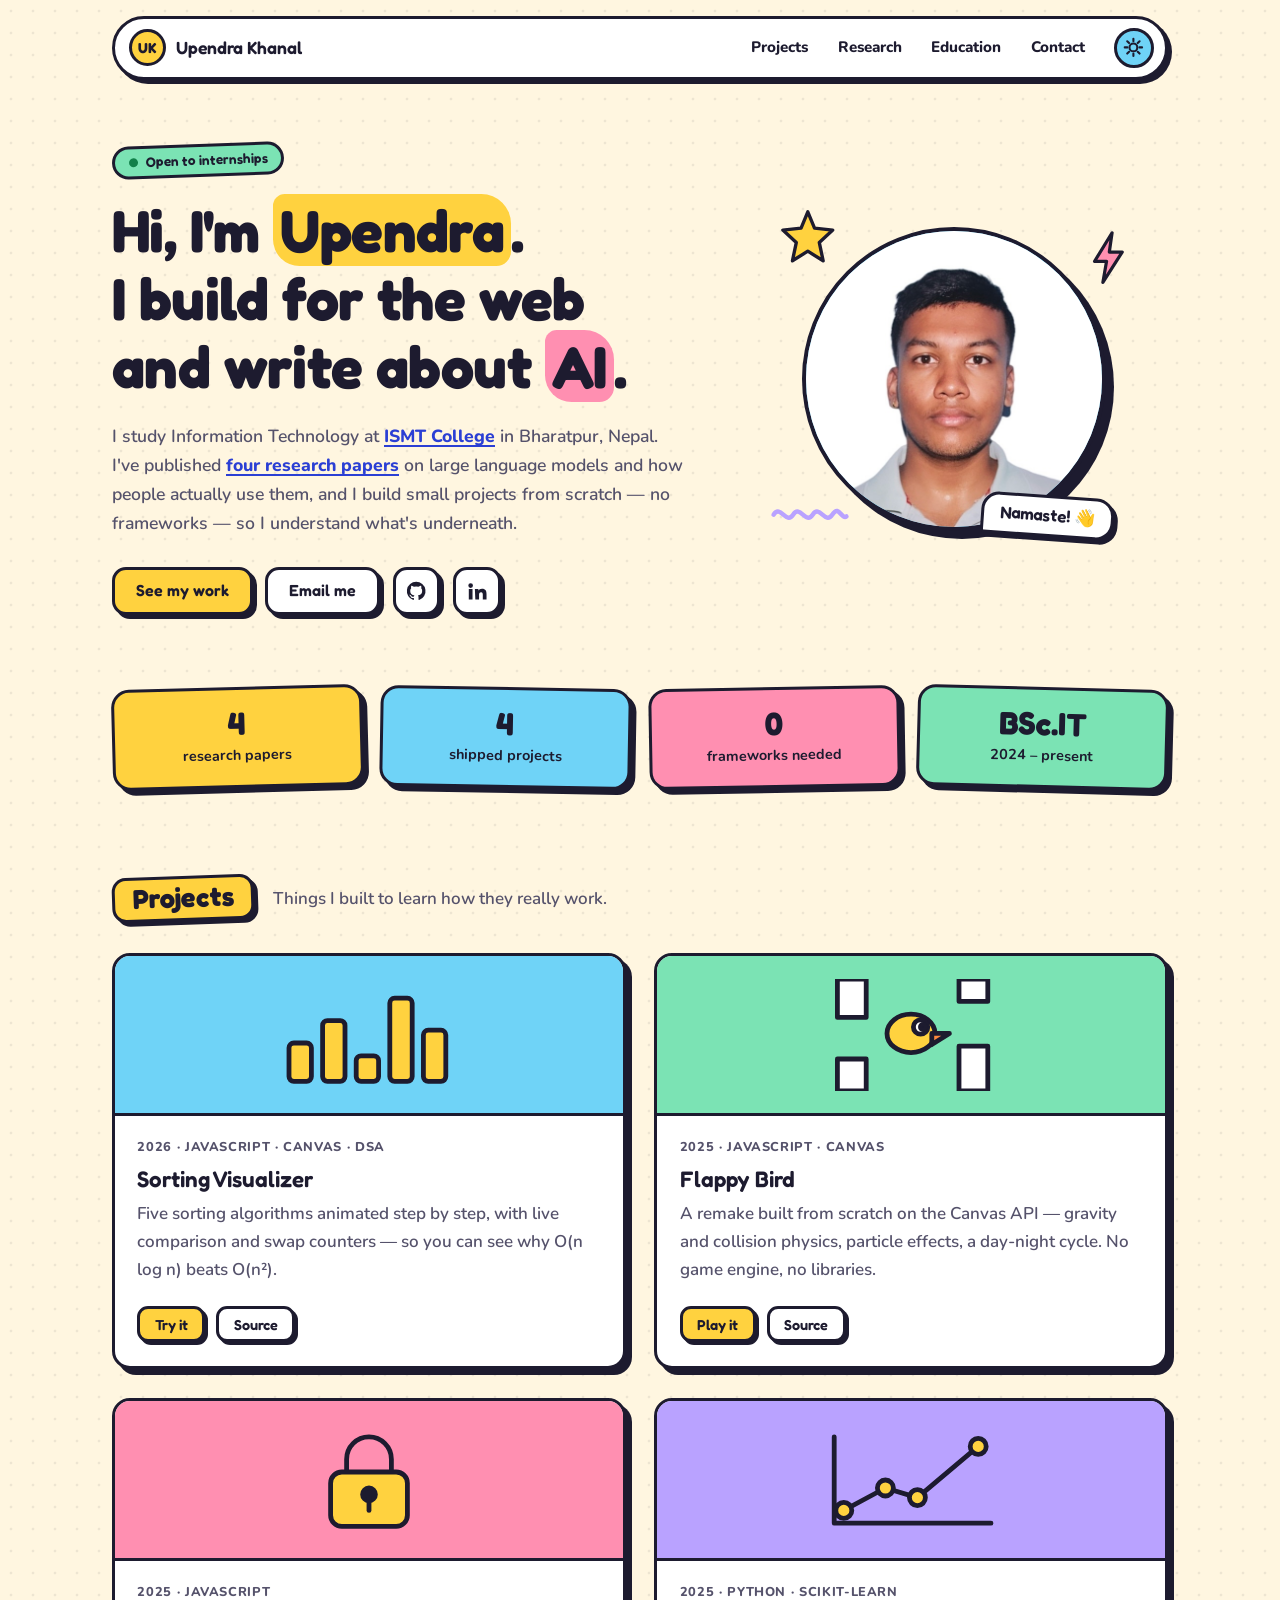
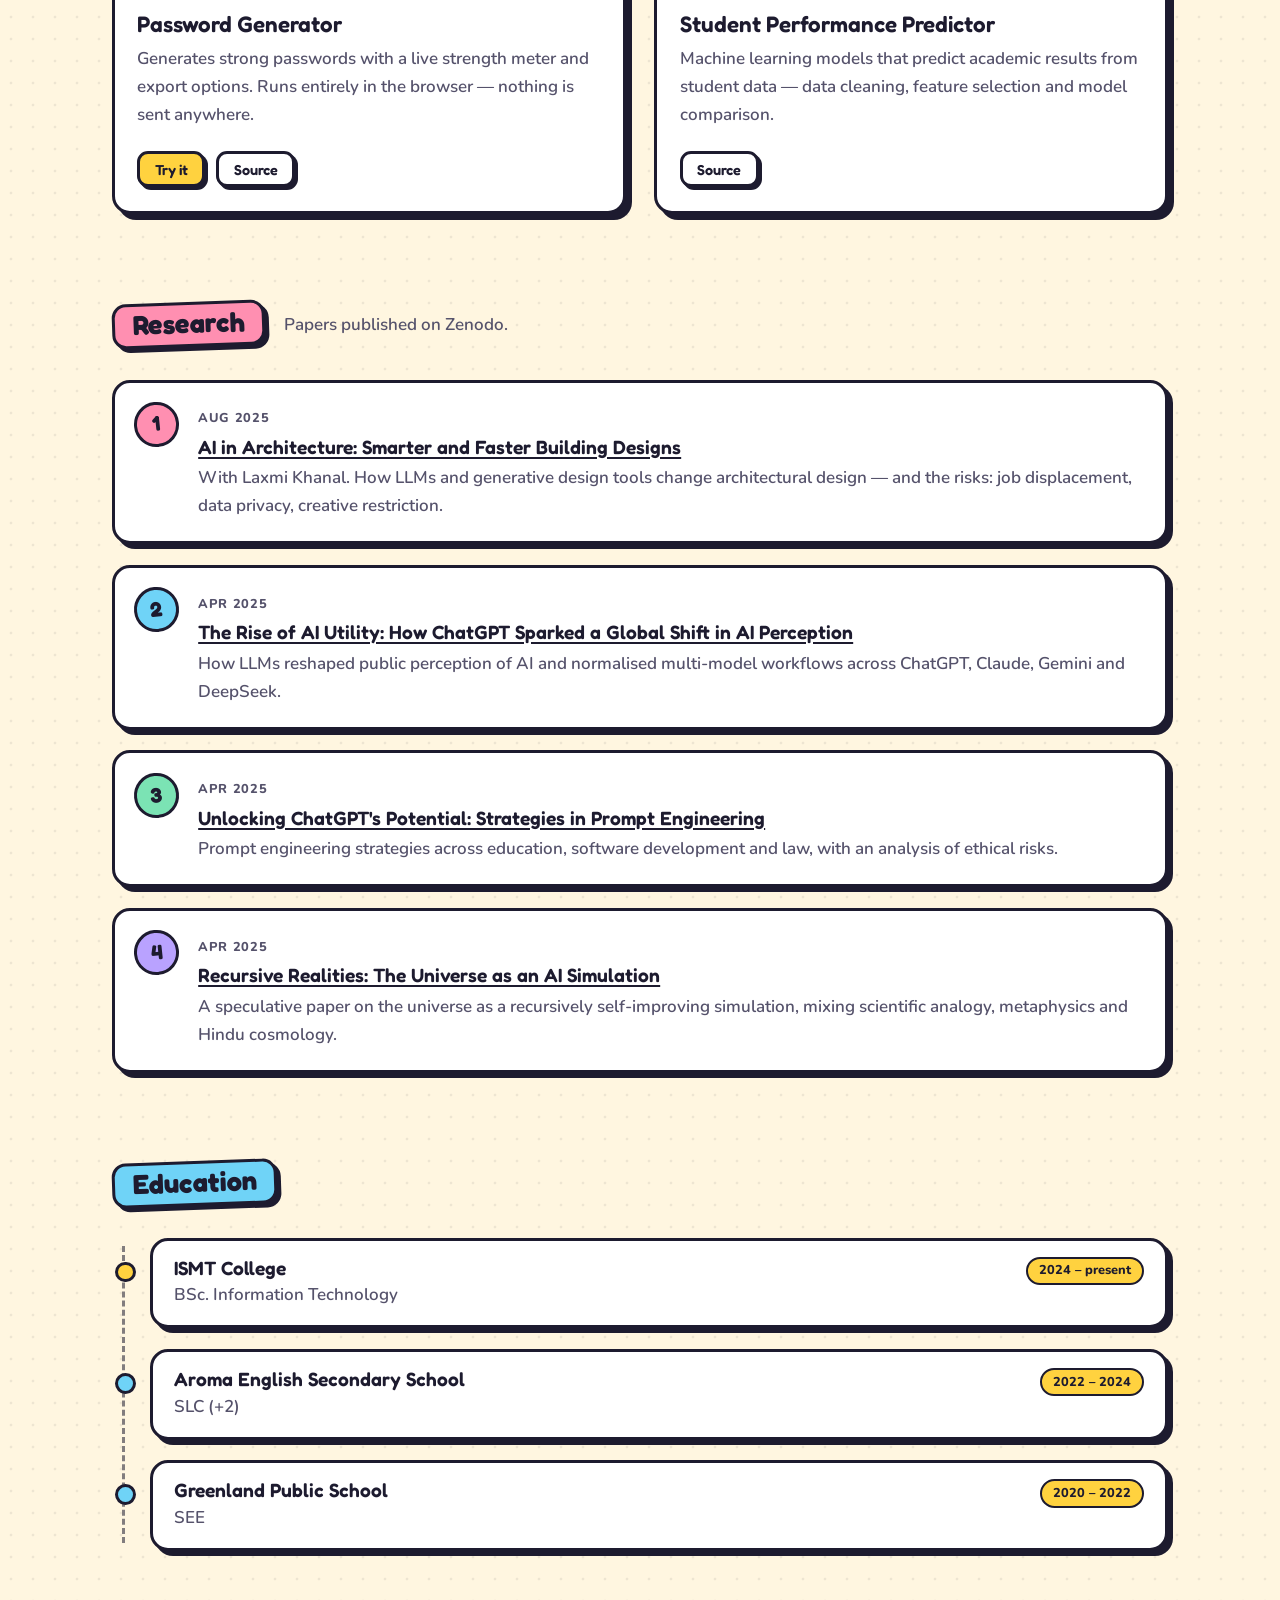
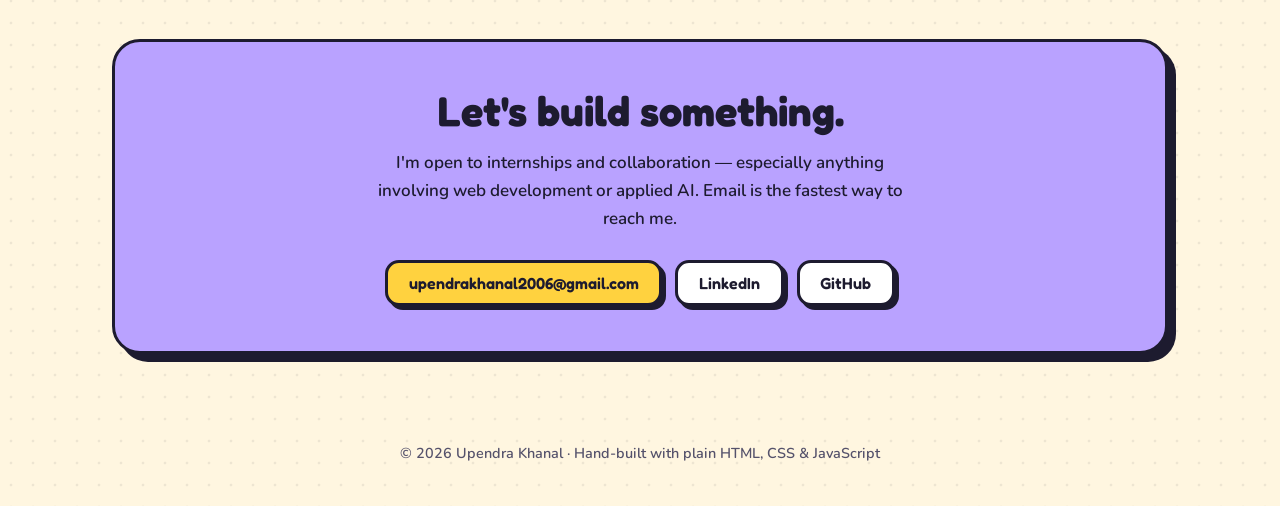
==== commit 4c257500: "Redesign site in cartoon style, remove resume Co-authored-by: copilot-swe-agent[bot] <198982749+Copi" ====
--- a/index.html
+++ b/index.html
@@ -2,17 +2,18 @@
 <html lang="en">
 <head>
   <meta charset="utf-8">
-  <meta name="viewport" content="width=device-width, initial-scale=1">
-  <title>Upendra Khanal — Developer &amp; AI Researcher</title>
-
-  <meta name="description" content="Upendra Khanal is an IT student, web developer and AI researcher in Bharatpur, Nepal. Explore his projects and research.">
+  <meta name="viewport" content="width=device-width, initial-scale=1.0">
+  <title>Upendra Khanal — Web Developer &amp; AI Researcher</title>
+
+  <meta name="description" content="Upendra Khanal — BSc.IT student in Bharatpur, Nepal. I build for the web and write about AI. Four published research papers.">
   <meta name="author" content="Upendra Khanal">
   <meta name="robots" content="index, follow">
+  <meta name="theme-color" content="#ffd23f">
   <link rel="canonical" href="https://upendrakhanal.com.np/">
 
   <meta property="og:type" content="website">
-  <meta property="og:title" content="Upendra Khanal — Developer &amp; AI Researcher">
-  <meta property="og:description" content="IT student, web developer and AI researcher in Bharatpur, Nepal.">
+  <meta property="og:title" content="Upendra Khanal — Web Developer &amp; AI Researcher">
+  <meta property="og:description" content="BSc.IT student in Bharatpur, Nepal. I build for the web and write about AI.">
   <meta property="og:image" content="https://upendrakhanal.com.np/assets/images/profile.jpg">
   <meta property="og:url" content="https://upendrakhanal.com.np/">
 
@@ -20,8 +21,9 @@
   <link rel="apple-touch-icon" href="assets/images/profile.jpg">
   <link rel="preconnect" href="https://fonts.googleapis.com">
   <link rel="preconnect" href="https://fonts.gstatic.com" crossorigin>
-  <link href="https://fonts.googleapis.com/css2?family=DM+Sans:wght@400;500;600;700&family=Fredoka:wght@400;500;600;700&display=swap" rel="stylesheet">
+  <link href="https://fonts.googleapis.com/css2?family=Fredoka:wght@500;600;700&family=Nunito:wght@400;600;700;800&display=swap" rel="stylesheet">
   <link rel="stylesheet" href="styles.css">
+  <script src="script.js"></script>
 
   <script type="application/ld+json">
   {
@@ -41,144 +43,216 @@
   </script>
 </head>
 <body>
-  <header class="site-header">
-    <a class="wordmark" href="#home" aria-label="Upendra Khanal home">UK<span>.</span></a>
-    <nav aria-label="Main navigation">
-      <a href="#work">Work</a>
-      <a href="#research">Research</a>
-      <a href="#about">About</a>
-      <a href="#contact">Contact</a>
-    </nav>
-    <button id="theme" class="theme-toggle" title="Toggle dark mode" aria-label="Toggle dark mode">◐</button>
-  </header>
-
-  <main>
-    <section class="hero" id="home" aria-labelledby="hero-title">
-      <div class="hero-copy">
-        <p class="eyebrow"><span class="status-dot"></span> Open to internships</p>
-        <h1 id="hero-title">Hi, I’m Upendra.<br><span>I build things</span><br>for the web.</h1>
-        <p class="hero-intro">IT student, curious developer, and AI researcher from Bharatpur, Nepal. I like turning big ideas into friendly, useful experiences.</p>
-        <div class="hero-actions">
-          <a class="button button-primary" href="#work">See what I make <span aria-hidden="true">↘</span></a>
-          <a class="text-link" href="mailto:upendrakhanal2006@gmail.com">Say hello <span aria-hidden="true">↗</span></a>
-        </div>
-        <p class="hero-note">Currently studying at <a href="https://ismt.edu.np" rel="noopener noreferrer">ISMT College</a></p>
+
+<a class="skip" href="#main">Skip to content</a>
+
+<header class="nav">
+  <a class="brand" href="#top" aria-label="Upendra Khanal — home">
+    <span class="brand-mark" aria-hidden="true">UK</span>
+    <span class="brand-name">Upendra Khanal</span>
+  </a>
+  <nav aria-label="Main">
+    <a href="#projects">Projects</a>
+    <a href="#research">Research</a>
+    <a href="#education">Education</a>
+    <a href="#contact">Contact</a>
+  </nav>
+  <button id="theme" type="button" title="Toggle dark mode" aria-label="Toggle dark mode">
+    <svg class="icon-sun" viewBox="0 0 24 24" aria-hidden="true"><circle cx="12" cy="12" r="4.5"/><path d="M12 2v3M12 19v3M2 12h3M19 12h3M4.9 4.9l2.1 2.1M17 17l2.1 2.1M4.9 19.1 7 17M17 7l2.1-2.1"/></svg>
+    <svg class="icon-moon" viewBox="0 0 24 24" aria-hidden="true"><path d="M20 14.5A8.5 8.5 0 0 1 9.5 4a8.5 8.5 0 1 0 10.5 10.5z"/></svg>
+  </button>
+</header>
+
+<main id="main">
+
+  <section class="hero" id="top">
+    <div class="hero-text">
+      <p class="status"><span class="status-dot"></span>Open to internships</p>
+      <h1>Hi, I'm <span class="hl">Upendra</span>.<br>I build for the web and write about <span class="hl hl-pink">AI</span>.</h1>
+      <p class="lead">
+        I study Information Technology at
+        <a href="https://ismt.edu.np" rel="noopener">ISMT College</a> in Bharatpur, Nepal.
+        I've published <a href="#research">four research papers</a> on large language models
+        and how people actually use them, and I build small projects from scratch — no
+        frameworks — so I understand what's underneath.
+      </p>
+      <div class="actions">
+        <a class="btn btn-primary" href="#projects">See my work</a>
+        <a class="btn" href="mailto:upendrakhanal2006@gmail.com">Email me</a>
+        <a class="btn btn-icon" href="https://github.com/Upendra11223" rel="noopener" aria-label="GitHub">
+          <svg viewBox="0 0 24 24" aria-hidden="true"><path fill="currentColor" stroke="none" d="M12 2a10 10 0 0 0-3.16 19.49c.5.09.68-.22.68-.48v-1.7c-2.78.6-3.37-1.34-3.37-1.34-.46-1.16-1.11-1.47-1.11-1.47-.91-.62.07-.6.07-.6 1 .07 1.53 1.03 1.53 1.03.9 1.52 2.34 1.08 2.91.83.09-.65.35-1.09.63-1.34-2.22-.25-4.56-1.11-4.56-4.94 0-1.09.39-1.98 1.03-2.68-.1-.25-.45-1.27.1-2.64 0 0 .84-.27 2.75 1.02a9.6 9.6 0 0 1 5 0c1.91-1.29 2.75-1.02 2.75-1.02.55 1.37.2 2.39.1 2.64.64.7 1.03 1.59 1.03 2.68 0 3.84-2.34 4.68-4.57 4.93.36.31.68.92.68 1.85v2.74c0 .27.18.58.69.48A10 10 0 0 0 12 2z"/></svg>
+        </a>
+        <a class="btn btn-icon" href="https://www.linkedin.com/in/upendra-khanal-a86692350" rel="noopener" aria-label="LinkedIn">
+          <svg viewBox="0 0 24 24" aria-hidden="true"><path fill="currentColor" stroke="none" d="M4.98 3.5a2.5 2.5 0 1 1 0 5 2.5 2.5 0 0 1 0-5zM3 9.75h4V21H3zM9.5 9.75h3.8v1.6h.06c.53-1 1.83-1.95 3.76-1.95 4.02 0 4.88 2.5 4.88 5.9V21h-4v-5.1c0-1.3-.03-2.9-1.85-2.9-1.85 0-2.15 1.38-2.15 2.8V21h-4z"/></svg>
+        </a>
       </div>
-      <div class="hero-art" aria-label="Portrait of Upendra Khanal">
-        <span class="art-spark spark-one" aria-hidden="true">✳</span>
-        <span class="art-spark spark-two" aria-hidden="true">✦</span>
-        <span class="art-spark spark-three" aria-hidden="true">✳</span>
-        <div class="portrait-frame">
-          <img class="avatar" src="assets/images/profile.jpg" alt="Upendra Khanal" width="600" height="600">
-        </div>
-        <span class="art-label label-top">ideas in progress</span>
-        <span class="art-label label-bottom">made with curiosity</span>
+    </div>
+
+    <div class="hero-art">
+      <svg class="doodle doodle-star" viewBox="0 0 60 60" aria-hidden="true"><path d="M30 4l7 17 19 2-14 13 4 19-16-10-16 10 4-19L4 23l19-2z"/></svg>
+      <svg class="doodle doodle-bolt" viewBox="0 0 40 60" aria-hidden="true"><path d="M24 3 5 34h13l-4 23 21-33H21z"/></svg>
+      <svg class="doodle doodle-squiggle" viewBox="0 0 90 24" aria-hidden="true"><path d="M4 12c8-12 14 12 22 0s14 12 22 0 14 12 22 0 10 6 16 2"/></svg>
+      <div class="avatar-frame">
+        <img src="assets/images/profile.jpg" alt="Portrait of Upendra Khanal" width="280" height="280">
       </div>
-      <a class="scroll-cue" href="#work"><span aria-hidden="true">↓</span> A little more about me</a>
-    </section>
-
-    <section class="content-section" id="work" aria-labelledby="work-title">
-      <div class="section-heading">
-        <p class="eyebrow">A few things I’ve made</p>
-        <h2 id="work-title">Selected work<span class="heading-dot">.</span></h2>
-        <p>Small experiments, useful tools, and ideas brought to life.</p>
-      </div>
-      <div class="project-grid">
-        <article class="project-card card-peach">
-          <div class="project-illustration sorting-art" aria-hidden="true"><span></span><span></span><span></span><span></span><span></span><span></span></div>
-          <p class="project-type">INTERACTIVE TOOL · 2026</p>
+      <p class="bubble">Namaste! <span aria-hidden="true">👋</span></p>
+    </div>
+  </section>
+
+  <ul class="facts" aria-label="At a glance">
+    <li><strong>4</strong><span>research papers</span></li>
+    <li><strong>4</strong><span>shipped projects</span></li>
+    <li><strong>0</strong><span>frameworks needed</span></li>
+    <li><strong>BSc.IT</strong><span>2024 – present</span></li>
+  </ul>
+
+  <section id="projects">
+    <div class="section-head">
+      <h2><span>Projects</span></h2>
+      <p>Things I built to learn how they really work.</p>
+    </div>
+    <div class="cards">
+
+      <article class="card c-blue">
+        <div class="card-art" aria-hidden="true">
+          <svg viewBox="0 0 120 70"><rect x="10" y="40" width="14" height="24" rx="3"/><rect x="31" y="26" width="14" height="38" rx="3"/><rect x="52" y="48" width="14" height="16" rx="3"/><rect x="73" y="12" width="14" height="52" rx="3"/><rect x="94" y="32" width="14" height="32" rx="3"/></svg>
+        </div>
+        <div class="card-body">
+          <p class="meta">2026 · JavaScript · Canvas · DSA</p>
           <h3>Sorting Visualizer</h3>
-          <p>Five sorting algorithms, animated step by step. Compare swaps and see why efficient algorithms make a difference.</p>
-          <div class="tag-list"><span>JavaScript</span><span>Canvas</span><span>Algorithms</span></div>
-          <div class="card-links"><a href="projects/sorting-visualizer/index.html">Try it <span aria-hidden="true">↗</span></a><a href="https://github.com/Upendra11223/proftfolio-website/tree/main/projects/sorting-visualizer" rel="noopener noreferrer">Source <span aria-hidden="true">↗</span></a></div>
-        </article>
-        <article class="project-card card-lilac">
-          <div class="project-illustration bird-art" aria-hidden="true"><span class="bird-body">●</span><span class="bird-wing">●</span><span class="bird-beak"></span><span class="bird-pipe"></span></div>
-          <p class="project-type">BROWSER GAME · 2025</p>
+          <p>Five sorting algorithms animated step by step, with live comparison and swap
+             counters — so you can see why O(n log n) beats O(n²).</p>
+          <p class="card-links">
+            <a class="btn btn-small btn-primary" href="projects/sorting-visualizer/index.html">Try it</a>
+            <a class="btn btn-small" href="https://github.com/Upendra11223/proftfolio-website/tree/main/projects/sorting-visualizer" rel="noopener">Source</a>
+          </p>
+        </div>
+      </article>
+
+      <article class="card c-mint">
+        <div class="card-art" aria-hidden="true">
+          <svg viewBox="0 0 120 70"><rect class="alt" x="14" y="0" width="18" height="24"/><rect class="alt" x="14" y="50" width="18" height="20"/><rect class="alt" x="90" y="0" width="18" height="14"/><rect class="alt" x="90" y="42" width="18" height="28"/><ellipse cx="60" cy="34" rx="15" ry="12"/><circle class="white" cx="66" cy="30" r="4.5"/><circle class="dot" cx="67.5" cy="30" r="1.6"/><path class="beak" d="M73 34h11l-11 7z"/></svg>
+        </div>
+        <div class="card-body">
+          <p class="meta">2025 · JavaScript · Canvas</p>
           <h3>Flappy Bird</h3>
-          <p>A cheerful Canvas remake with gravity, collision physics, particle effects, and a day-to-night cycle.</p>
-          <div class="tag-list"><span>JavaScript</span><span>Canvas</span><span>Game dev</span></div>
-          <div class="card-links"><a href="projects/flappybird/index.html">Play it <span aria-hidden="true">↗</span></a><a href="https://github.com/Upendra11223/proftfolio-website/tree/main/projects/flappybird" rel="noopener noreferrer">Source <span aria-hidden="true">↗</span></a></div>
-        </article>
-        <article class="project-card card-mint">
-          <div class="project-illustration password-art" aria-hidden="true"><span class="lock-shackle"></span><span class="lock-body">•••</span><span class="lock-keyhole"></span></div>
-          <p class="project-type">WEB TOOL · 2025</p>
+          <p>A remake built from scratch on the Canvas API — gravity and collision physics,
+             particle effects, a day-night cycle. No game engine, no libraries.</p>
+          <p class="card-links">
+            <a class="btn btn-small btn-primary" href="projects/flappybird/index.html">Play it</a>
+            <a class="btn btn-small" href="https://github.com/Upendra11223/proftfolio-website/tree/main/projects/flappybird" rel="noopener">Source</a>
+          </p>
+        </div>
+      </article>
+
+      <article class="card c-pink">
+        <div class="card-art" aria-hidden="true">
+          <svg viewBox="0 0 120 70"><path class="none" d="M46 32V22a14 14 0 0 1 28 0v10"/><rect x="36" y="30" width="48" height="34" rx="7"/><circle class="dot" cx="60" cy="44" r="4"/><path class="none" d="M60 46v8"/></svg>
+        </div>
+        <div class="card-body">
+          <p class="meta">2025 · JavaScript</p>
           <h3>Password Generator</h3>
-          <p>Turns a name and a base phrase into stronger passwords. Everything runs privately in your browser.</p>
-          <div class="tag-list"><span>JavaScript</span><span>Privacy</span><span>Web</span></div>
-          <div class="card-links"><a href="projects/password-generator/index.html">Try it <span aria-hidden="true">↗</span></a><a href="https://github.com/Upendra11223/proftfolio-website/tree/main/projects/password-generator" rel="noopener noreferrer">Source <span aria-hidden="true">↗</span></a></div>
-        </article>
-        <article class="project-card card-blue">
-          <div class="project-illustration data-art" aria-hidden="true"><span>✦</span><i></i><i></i><i></i></div>
-          <p class="project-type">MACHINE LEARNING · 2025</p>
+          <p>Generates strong passwords with a live strength meter and export options.
+             Runs entirely in the browser — nothing is sent anywhere.</p>
+          <p class="card-links">
+            <a class="btn btn-small btn-primary" href="projects/password-generator/index.html">Try it</a>
+            <a class="btn btn-small" href="https://github.com/Upendra11223/proftfolio-website/tree/main/projects/password-generator" rel="noopener">Source</a>
+          </p>
+        </div>
+      </article>
+
+      <article class="card c-purple">
+        <div class="card-art" aria-hidden="true">
+          <svg viewBox="0 0 120 70"><path class="none" d="M12 62h98M12 62V8"/><path class="none" d="M18 54 44 40l20 6 38-32"/><circle cx="18" cy="54" r="5"/><circle cx="44" cy="40" r="5"/><circle cx="64" cy="46" r="5"/><circle cx="102" cy="14" r="5"/></svg>
+        </div>
+        <div class="card-body">
+          <p class="meta">2025 · Python · scikit-learn</p>
           <h3>Student Performance Predictor</h3>
-          <p>My first applied ML project: clean student data, select features, and compare models to predict academic results.</p>
-          <div class="tag-list"><span>Python</span><span>scikit-learn</span><span>Data</span></div>
-          <div class="card-links"><a href="https://github.com/Upendra11223/Predicting-Student-Academic-Performance-Using-Machine-Learning" rel="noopener noreferrer">View source <span aria-hidden="true">↗</span></a></div>
-        </article>
-      </div>
-    </section>
-
-    <section class="content-section research-section" id="research" aria-labelledby="research-title">
-      <div class="section-heading">
-        <p class="eyebrow">Thinking out loud</p>
-        <h2 id="research-title">Research &amp; writing<span class="heading-dot">.</span></h2>
-        <p>Four papers exploring AI, design, and the way people use technology.</p>
-      </div>
-      <div class="paper-list">
-        <article class="paper-card">
-          <span class="paper-number">01</span>
-          <div><h3><a href="https://doi.org/10.5281/zenodo.16730457" rel="noopener noreferrer">AI in Architecture: Smarter and Faster Building Designs</a></h3><p>With Laxmi Khanal · Aug 2025</p></div>
-          <span class="paper-arrow" aria-hidden="true">↗</span>
-        </article>
-        <article class="paper-card">
-          <span class="paper-number">02</span>
-          <div><h3><a href="https://doi.org/10.5281/zenodo.15250208" rel="noopener noreferrer">The Rise of AI Utility: How ChatGPT Sparked a Global Shift in AI Perception</a></h3><p>Apr 2025</p></div>
-          <span class="paper-arrow" aria-hidden="true">↗</span>
-        </article>
-        <article class="paper-card">
-          <span class="paper-number">03</span>
-          <div><h3><a href="https://doi.org/10.5281/zenodo.15249655" rel="noopener noreferrer">Unlocking ChatGPT’s Potential: Strategies in Prompt Engineering</a></h3><p>Apr 2025</p></div>
-          <span class="paper-arrow" aria-hidden="true">↗</span>
-        </article>
-        <article class="paper-card">
-          <span class="paper-number">04</span>
-          <div><h3><a href="https://doi.org/10.5281/zenodo.15221042" rel="noopener noreferrer">Recursive Realities: The Universe as an AI Simulation</a></h3><p>Apr 2025</p></div>
-          <span class="paper-arrow" aria-hidden="true">↗</span>
-        </article>
-      </div>
-    </section>
-
-    <section class="about-section" id="about" aria-labelledby="about-title">
-      <div class="about-copy">
-        <p class="eyebrow">A bit about me</p>
-        <h2 id="about-title">Learning by making<span class="heading-dot">.</span></h2>
-        <p>I study Information Technology at ISMT College. Outside class, I’m learning machine learning with Python and building small web projects from scratch so I understand what’s happening under the hood.</p>
-        <p>I’m especially interested in thoughtful web development and practical uses of AI. There’s always another idea to try.</p>
-      </div>
-      <div class="education-card">
-        <h3>My learning path</h3>
-        <div class="education-item"><span class="edu-dot"></span><div><strong>ISMT College</strong><p>BSc. Information Technology <span>2024 – present</span></p></div></div>
-        <div class="education-item"><span class="edu-dot"></span><div><strong>Aroma English Secondary School</strong><p>SLC (+2) <span>2022 – 2024</span></p></div></div>
-        <div class="education-item"><span class="edu-dot"></span><div><strong>Greenland Public School</strong><p>SEE <span>2020 – 2022</span></p></div></div>
-      </div>
-    </section>
-
-    <section class="contact-section" id="contact" aria-labelledby="contact-title">
-      <span class="contact-spark" aria-hidden="true">✳</span>
-      <p class="eyebrow">Have a good one in mind?</p>
-      <h2 id="contact-title">Let’s make something<br>useful together<span>.</span></h2>
-      <p>I’m open to internships and collaborations in web development or applied AI.</p>
-      <a class="button button-light" href="mailto:upendrakhanal2006@gmail.com">Email me <span aria-hidden="true">↗</span></a>
-    </section>
-  </main>
-
-  <footer>
-    <a class="wordmark" href="#home" aria-label="Back to top">UK<span>.</span></a>
-    <p>Made with curiosity in Bharatpur, Nepal · © 2026 Upendra Khanal</p>
-    <div class="social-links"><a href="https://github.com/Upendra11223" rel="noopener noreferrer">GitHub <span aria-hidden="true">↗</span></a><a href="https://www.linkedin.com/in/upendra-khanal-a86692350" rel="noopener noreferrer">LinkedIn <span aria-hidden="true">↗</span></a></div>
-  </footer>
-
-  <script src="script.js"></script>
+          <p>Machine learning models that predict academic results from student data —
+             data cleaning, feature selection and model comparison.</p>
+          <p class="card-links">
+            <a class="btn btn-small" href="https://github.com/Upendra11223/Predicting-Student-Academic-Performance-Using-Machine-Learning" rel="noopener">Source</a>
+          </p>
+        </div>
+      </article>
+
+    </div>
+  </section>
+
+  <section id="research">
+    <div class="section-head">
+      <h2><span>Research</span></h2>
+      <p>Papers published on Zenodo.</p>
+    </div>
+    <ol class="papers">
+      <li>
+        <span class="paper-date">Aug 2025</span>
+        <h3><a href="https://doi.org/10.5281/zenodo.16730457" rel="noopener">AI in Architecture: Smarter and Faster Building Designs</a></h3>
+        <p>With Laxmi Khanal. How LLMs and generative design tools change architectural
+           design — and the risks: job displacement, data privacy, creative restriction.</p>
+      </li>
+      <li>
+        <span class="paper-date">Apr 2025</span>
+        <h3><a href="https://doi.org/10.5281/zenodo.15250208" rel="noopener">The Rise of AI Utility: How ChatGPT Sparked a Global Shift in AI Perception</a></h3>
+        <p>How LLMs reshaped public perception of AI and normalised multi-model workflows
+           across ChatGPT, Claude, Gemini and DeepSeek.</p>
+      </li>
+      <li>
+        <span class="paper-date">Apr 2025</span>
+        <h3><a href="https://doi.org/10.5281/zenodo.15249655" rel="noopener">Unlocking ChatGPT's Potential: Strategies in Prompt Engineering</a></h3>
+        <p>Prompt engineering strategies across education, software development and law,
+           with an analysis of ethical risks.</p>
+      </li>
+      <li>
+        <span class="paper-date">Apr 2025</span>
+        <h3><a href="https://doi.org/10.5281/zenodo.15221042" rel="noopener">Recursive Realities: The Universe as an AI Simulation</a></h3>
+        <p>A speculative paper on the universe as a recursively self-improving simulation,
+           mixing scientific analogy, metaphysics and Hindu cosmology.</p>
+      </li>
+    </ol>
+  </section>
+
+  <section id="education">
+    <div class="section-head">
+      <h2><span>Education</span></h2>
+    </div>
+    <ol class="timeline">
+      <li>
+        <span class="when">2024 – present</span>
+        <h3>ISMT College</h3>
+        <p>BSc. Information Technology</p>
+      </li>
+      <li>
+        <span class="when">2022 – 2024</span>
+        <h3>Aroma English Secondary School</h3>
+        <p>SLC (+2)</p>
+      </li>
+      <li>
+        <span class="when">2020 – 2022</span>
+        <h3>Greenland Public School</h3>
+        <p>SEE</p>
+      </li>
+    </ol>
+  </section>
+
+  <section id="contact" class="contact">
+    <h2>Let's build something.</h2>
+    <p>
+      I'm open to internships and collaboration — especially anything involving
+      web development or applied AI. Email is the fastest way to reach me.
+    </p>
+    <div class="actions">
+      <a class="btn btn-primary" href="mailto:upendrakhanal2006@gmail.com">upendrakhanal2006@gmail.com</a>
+      <a class="btn" href="https://www.linkedin.com/in/upendra-khanal-a86692350" rel="noopener">LinkedIn</a>
+      <a class="btn" href="https://github.com/Upendra11223" rel="noopener">GitHub</a>
+    </div>
+  </section>
+
+</main>
+
+<footer>
+  <p>© 2026 Upendra Khanal · Hand-built with plain HTML, CSS &amp; JavaScript</p>
+</footer>
+
 </body>
 </html>
--- a/styles.css
+++ b/styles.css
@@ -1,491 +1,679 @@
+/* upendrakhanal.com.np — cartoon design system, hand-rolled, no frameworks */
+
 :root {
-  color-scheme: light;
-  --paper: #fffaf1;
-  --surface: #fffdf8;
-  --ink: #292b3d;
-  --muted: #6d7080;
-  --line: #e8dfd2;
-  --coral: #f27b68;
-  --yellow: #f6c95d;
-  --mint: #a9d8bd;
-  --lilac: #c9b8e8;
-  --blue: #a7cbe4;
-  --shadow: 5px 6px 0 rgba(41, 43, 61, 0.13);
-}
-
-:root[data-theme="dark"] {
-  color-scheme: dark;
-  --paper: #1d2030;
-  --surface: #282b3c;
-  --ink: #f8f2e7;
-  --muted: #c1bdc8;
-  --line: #414457;
-  --coral: #fa927e;
-  --yellow: #f4cd70;
-  --mint: #9bd5b5;
-  --lilac: #c9b8e8;
-  --blue: #a7cbe4;
-  --shadow: 5px 6px 0 rgba(0, 0, 0, 0.24);
+  --bg: #fff6e0;
+  --dots: rgba(29, 27, 47, 0.08);
+  --paper: #ffffff;
+  --text: #1d1b2f;
+  --muted: #55526b;
+  --line: #1d1b2f;
+  --shadow: #1d1b2f;
+  --link: #2b3fd4;
+
+  /* sticker colours — text on these is always --ink */
+  --ink: #1d1b2f;
+  --yellow: #ffd23f;
+  --pink: #ff8fb1;
+  --blue: #6fd3f7;
+  --mint: #7be3b4;
+  --purple: #b9a2ff;
+
+  --bw: 3px;
+  --radius: 18px;
+  --font-display: "Fredoka", "Nunito", system-ui, sans-serif;
+  --font-body: "Nunito", system-ui, -apple-system, "Segoe UI", Roboto, sans-serif;
 }
 
 @media (prefers-color-scheme: dark) {
   :root:not([data-theme="light"]) {
-    color-scheme: dark;
-    --paper: #1d2030;
-    --surface: #282b3c;
-    --ink: #f8f2e7;
-    --muted: #c1bdc8;
-    --line: #414457;
-    --coral: #fa927e;
-    --yellow: #f4cd70;
-    --mint: #9bd5b5;
-    --lilac: #c9b8e8;
-    --blue: #a7cbe4;
-    --shadow: 5px 6px 0 rgba(0, 0, 0, 0.24);
+    --bg: #1f1c3a;
+    --dots: rgba(255, 255, 255, 0.06);
+    --paper: #332f5c;
+    --text: #fff6e0;
+    --muted: #c5c0e0;
+    --line: #0b0a17;
+    --shadow: #0b0a17;
+    --link: #8fdcff;
   }
 }
 
-* { box-sizing: border-box; }
-
-html {
-  scroll-behavior: smooth;
-  scroll-padding-top: 6rem;
+:root[data-theme="dark"] {
+  --bg: #1f1c3a;
+  --dots: rgba(255, 255, 255, 0.06);
+  --paper: #332f5c;
+  --text: #fff6e0;
+  --muted: #c5c0e0;
+  --line: #0b0a17;
+  --shadow: #0b0a17;
+  --link: #8fdcff;
+}
+
+*, *::before, *::after { box-sizing: border-box; }
+
+html { scroll-behavior: smooth; scroll-padding-top: 6rem; }
+
+body {
+  margin: 0;
+  color: var(--text);
+  background-color: var(--bg);
+  background-image: radial-gradient(var(--dots) 1.5px, transparent 1.6px);
+  background-size: 22px 22px;
+  font: 600 17px/1.65 var(--font-body);
+  -webkit-font-smoothing: antialiased;
+  transition: background-color 0.3s ease, color 0.3s ease;
+}
+
+h1, h2, h3 {
+  font-family: var(--font-display);
+  line-height: 1.15;
+  margin: 0;
+}
+
+p { margin: 0 0 1rem; }
+
+a {
+  color: var(--link);
+  font-weight: 800;
+  text-decoration: underline;
+  text-decoration-thickness: 2px;
+  text-underline-offset: 3px;
+}
+a:hover { text-decoration-style: wavy; }
+
+:focus-visible {
+  outline: 3px dashed var(--link);
+  outline-offset: 3px;
+  border-radius: 6px;
+}
+
+svg { display: block; }
+
+.skip {
+  position: absolute;
+  left: 1rem;
+  top: -4rem;
+  z-index: 20;
+  padding: 0.5rem 1rem;
+  background: var(--yellow);
+  color: var(--ink);
+  border: var(--bw) solid var(--line);
+  border-radius: 12px;
+}
+.skip:focus { top: 1rem; }
+
+/* ---------- layout ---------- */
+
+main, .nav, footer {
+  width: min(100% - 2.5rem, 66rem);
+  margin-inline: auto;
+}
+
+section { margin-top: 5.5rem; }
+
+/* ---------- nav ---------- */
+
+.nav {
+  position: sticky;
+  top: 1rem;
+  z-index: 10;
+  display: flex;
+  align-items: center;
+  gap: 1rem;
+  margin-top: 1rem;
+  padding: 0.55rem 0.7rem 0.55rem 0.9rem;
   background: var(--paper);
-}
-
-body {
-  max-width: 1180px;
-  margin: 0 auto;
-  padding: 0 3rem;
-  color: var(--ink);
-  background-color: var(--paper);
-  background-image: radial-gradient(rgba(242, 123, 104, 0.12) 0.7px, transparent 0.7px);
-  background-size: 15px 15px;
-  font: 16px/1.65 "DM Sans", sans-serif;
-  -webkit-font-smoothing: antialiased;
-  transition: background-color 0.25s ease, color 0.25s ease;
-}
-
-a {
-  color: inherit;
+  border: var(--bw) solid var(--line);
+  border-radius: 999px;
+  box-shadow: 4px 4px 0 var(--shadow);
+}
+
+.brand {
+  display: flex;
+  align-items: center;
+  gap: 0.6rem;
+  color: var(--text);
   text-decoration: none;
-}
-
-a:focus-visible, button:focus-visible {
-  outline: 3px solid var(--coral);
-  outline-offset: 4px;
-  border-radius: 4px;
-}
-
-.site-header {
-  min-height: 92px;
-  display: flex;
+  font: 600 1.1rem/1 var(--font-display);
+}
+.brand-mark {
+  display: grid;
+  place-items: center;
+  width: 2.3rem;
+  height: 2.3rem;
+  background: var(--yellow);
+  color: var(--ink);
+  border: var(--bw) solid var(--line);
+  border-radius: 50%;
+  font-size: 0.9rem;
+  font-weight: 700;
+  transition: transform 0.25s ease;
+}
+.brand:hover .brand-mark { transform: rotate(-12deg) scale(1.08); }
+
+.nav nav {
+  display: flex;
+  gap: 0.25rem;
+  margin-left: auto;
+}
+.nav nav a {
+  padding: 0.3rem 0.8rem;
+  color: var(--text);
+  border-radius: 999px;
+  text-decoration: none;
+  font-size: 0.95rem;
+  transition: background 0.2s ease, color 0.2s ease;
+}
+.nav nav a:hover { background: var(--yellow); color: var(--ink); }
+
+#theme {
+  display: grid;
+  place-items: center;
+  width: 2.5rem;
+  height: 2.5rem;
+  padding: 0;
+  flex-shrink: 0;
+  background: var(--blue);
+  color: var(--ink);
+  border: var(--bw) solid var(--line);
+  border-radius: 50%;
+  cursor: pointer;
+  transition: transform 0.3s ease;
+}
+#theme:hover { transform: rotate(25deg) scale(1.08); }
+#theme svg {
+  width: 1.3rem;
+  height: 1.3rem;
+  fill: none;
+  stroke: currentColor;
+  stroke-width: 2.4;
+  stroke-linecap: round;
+  stroke-linejoin: round;
+}
+.icon-moon { display: none; }
+:root[data-theme="dark"] .icon-sun { display: none; }
+:root[data-theme="dark"] .icon-moon { display: block; }
+@media (prefers-color-scheme: dark) {
+  :root:not([data-theme="light"]) .icon-sun { display: none; }
+  :root:not([data-theme="light"]) .icon-moon { display: block; }
+}
+
+/* ---------- buttons ---------- */
+
+.btn {
+  display: inline-flex;
   align-items: center;
-  gap: 2rem;
-  border-bottom: 2px solid var(--ink);
-}
-
-.wordmark {
-  font: 600 1.65rem/1 "Fredoka", sans-serif;
-  letter-spacing: -0.08em;
-}
-
-.wordmark span, .heading-dot { color: var(--coral); }
-
-.site-header nav {
-  display: flex;
-  gap: 2rem;
-  margin-left: auto;
-}
-
-.site-header nav a, .social-links a {
-  font-size: 0.9rem;
-  font-weight: 600;
-  transition: color 0.2s ease;
-}
-
-.site-header nav a:hover, .social-links a:hover { color: var(--coral); }
-
-.theme-toggle {
-  width: 40px;
-  height: 40px;
-  border: 2px solid var(--ink);
-  border-radius: 50%;
-  background: var(--yellow);
-  color: var(--ink);
-  font-size: 1.25rem;
-  cursor: pointer;
-  box-shadow: 2px 3px 0 var(--ink);
-  transition: transform 0.2s ease;
-}
-
-.theme-toggle:hover { transform: rotate(-12deg) translateY(-2px); }
+  justify-content: center;
+  gap: 0.5rem;
+  padding: 0.65rem 1.3rem;
+  background: var(--paper);
+  color: var(--text);
+  border: var(--bw) solid var(--line);
+  border-radius: 14px;
+  box-shadow: 4px 4px 0 var(--shadow);
+  font: 600 1rem/1.2 var(--font-display);
+  text-decoration: none;
+  overflow-wrap: anywhere;
+  transition: transform 0.12s ease, box-shadow 0.12s ease;
+}
+.btn:hover {
+  transform: translate(-2px, -2px);
+  box-shadow: 6px 6px 0 var(--shadow);
+  text-decoration: none;
+}
+.btn:active {
+  transform: translate(3px, 3px);
+  box-shadow: 1px 1px 0 var(--shadow);
+}
+.btn-primary { background: var(--yellow); color: var(--ink); }
+.btn-small { padding: 0.4rem 0.9rem; font-size: 0.9rem; border-radius: 11px; box-shadow: 3px 3px 0 var(--shadow); }
+.btn-icon { padding: 0.6rem; }
+.btn-icon svg { width: 1.4rem; height: 1.4rem; }
+
+.actions {
+  display: flex;
+  flex-wrap: wrap;
+  gap: 0.8rem;
+}
+
+/* ---------- hero ---------- */
 
 .hero {
-  min-height: 625px;
-  display: grid;
-  grid-template-columns: 1.05fr 0.95fr;
+  display: grid;
+  grid-template-columns: 1.35fr 1fr;
   align-items: center;
-  position: relative;
-  padding: 3.8rem 2rem 5.2rem;
-}
-
-.hero-copy { max-width: 590px; position: relative; z-index: 1; }
-
-.eyebrow {
-  margin: 0 0 0.85rem;
-  color: var(--muted);
-  font-size: 0.75rem;
-  font-weight: 700;
-  letter-spacing: 0.14em;
-  text-transform: uppercase;
-}
-
-.hero .eyebrow { color: var(--ink); }
-
+  gap: 3rem;
+  margin-top: 4rem;
+}
+
+.status {
+  display: inline-flex;
+  align-items: center;
+  gap: 0.5rem;
+  margin-bottom: 1.2rem;
+  padding: 0.25rem 0.85rem;
+  background: var(--mint);
+  color: var(--ink);
+  border: var(--bw) solid var(--line);
+  border-radius: 999px;
+  font: 600 0.85rem/1.4 var(--font-display);
+  transform: rotate(-2deg);
+}
 .status-dot {
-  display: inline-block;
   width: 9px;
   height: 9px;
-  margin-right: 0.35rem;
   border-radius: 50%;
-  background: #64aa7b;
-  box-shadow: 0 0 0 4px rgba(100, 170, 123, 0.18);
-}
-
-h1, h2, h3, p { margin-top: 0; }
-
-h1, h2, h3 {
-  font-family: "Fredoka", sans-serif;
-  font-weight: 500;
-  letter-spacing: -0.035em;
-}
-
-h1 {
-  margin-bottom: 1rem;
-  font-size: clamp(3.5rem, 6vw, 5.5rem);
-  line-height: 0.98;
-}
-
-h1 span { color: var(--coral); }
-
-.hero-intro {
-  max-width: 470px;
-  margin-bottom: 1.7rem;
+  background: #12804a;
+  animation: blink 1.8s ease-in-out infinite;
+}
+@keyframes blink { 50% { transform: scale(0.55); opacity: 0.5; } }
+
+.hero h1 {
+  font-size: clamp(2.2rem, 5.4vw, 3.7rem);
+  font-weight: 700;
+  letter-spacing: -0.01em;
+}
+
+/* highlighter-pen swipe behind a word */
+.hl {
+  padding: 0 0.12em;
+  color: var(--ink);
+  background: var(--yellow);
+  border-radius: 0.2em 0.5em 0.25em 0.45em;
+  box-decoration-break: clone;
+  -webkit-box-decoration-break: clone;
+}
+.hl-pink { background: var(--pink); }
+
+.lead {
+  max-width: 36rem;
+  margin: 1.4rem 0 1.8rem;
+  font-size: 1.1rem;
   color: var(--muted);
-  font-size: 1.1rem;
-}
-
-.hero-actions { display: flex; align-items: center; gap: 1.5rem; }
-
-.button {
-  display: inline-flex;
+}
+
+.hero-art {
+  position: relative;
+  justify-self: center;
+  width: min(100%, 19rem);
+}
+
+.avatar-frame {
+  aspect-ratio: 1;
+  overflow: hidden;
+  background: var(--blue);
+  border: 4px solid var(--line);
+  border-radius: 50%;
+  box-shadow: 8px 8px 0 var(--shadow);
+  animation: bob 5s ease-in-out infinite;
+}
+.avatar-frame img { width: 100%; height: 100%; object-fit: cover; display: block; }
+@keyframes bob { 50% { transform: translateY(-10px) rotate(1.5deg); } }
+
+.bubble {
+  position: absolute;
+  right: -0.5rem;
+  bottom: -0.4rem;
+  margin: 0;
+  padding: 0.4rem 1rem;
+  background: var(--paper);
+  color: var(--text);
+  border: var(--bw) solid var(--line);
+  border-radius: 18px 18px 18px 4px;
+  box-shadow: 4px 4px 0 var(--shadow);
+  font: 600 1.05rem/1.4 var(--font-display);
+  transform: rotate(4deg);
+}
+
+.doodle {
+  position: absolute;
+  z-index: 1;
+  stroke: var(--line);
+  stroke-width: 3.5;
+  stroke-linejoin: round;
+  stroke-linecap: round;
+}
+.doodle-star { top: -1.2rem; left: -1.4rem; width: 3.6rem; fill: var(--yellow); animation: wiggle 4s ease-in-out infinite; }
+.doodle-bolt { top: 0.2rem; right: -1.3rem; width: 2.3rem; fill: var(--pink); animation: wiggle 4s ease-in-out -2s infinite; }
+.doodle-squiggle { left: -2rem; bottom: 0.4rem; width: 5rem; fill: none; stroke: var(--purple); stroke-width: 5; }
+@keyframes wiggle { 0%, 100% { transform: rotate(-8deg); } 50% { transform: rotate(10deg) scale(1.08); } }
+
+/* ---------- facts strip ---------- */
+
+.facts {
+  display: grid;
+  grid-template-columns: repeat(4, 1fr);
+  gap: 1.1rem;
+  margin: 4.5rem 0 0;
+  padding: 0;
+  list-style: none;
+}
+.facts li {
+  padding: 1rem 0.75rem;
+  text-align: center;
+  color: var(--ink);
+  border: var(--bw) solid var(--line);
+  border-radius: var(--radius);
+  box-shadow: 5px 5px 0 var(--shadow);
+}
+.facts li:nth-child(1) { background: var(--yellow); rotate: -1.5deg; }
+.facts li:nth-child(2) { background: var(--blue); rotate: 1deg; }
+.facts li:nth-child(3) { background: var(--pink); rotate: -1deg; }
+.facts li:nth-child(4) { background: var(--mint); rotate: 1.5deg; }
+.facts strong {
+  display: block;
+  font: 700 2rem/1.1 var(--font-display);
+}
+.facts span { font-size: 0.9rem; font-weight: 700; }
+
+/* ---------- section headings ---------- */
+
+.section-head {
+  display: flex;
   align-items: center;
-  gap: 0.75rem;
-  min-height: 50px;
-  padding: 0.7rem 1.2rem;
-  border: 2px solid var(--ink);
-  border-radius: 14px 14px 14px 5px;
+  flex-wrap: wrap;
+  gap: 0.6rem 1.2rem;
+  margin-bottom: 2rem;
+}
+.section-head h2 span {
+  display: inline-block;
+  padding: 0.2rem 1.1rem 0.3rem;
+  background: var(--yellow);
+  color: var(--ink);
+  border: var(--bw) solid var(--line);
+  border-radius: 14px;
+  box-shadow: 4px 4px 0 var(--shadow);
+  font-size: 1.7rem;
   font-weight: 700;
-  box-shadow: 3px 4px 0 var(--ink);
-  transition: transform 0.2s ease, box-shadow 0.2s ease;
-}
-
-.button:hover { transform: translate(2px, 2px); box-shadow: 1px 2px 0 var(--ink); }
-.button-primary { background: var(--yellow); }
-.button-light { background: var(--surface); color: var(--ink); }
-
-.text-link { font-weight: 700; }
-.text-link:hover { color: var(--coral); }
-
-.hero-note {
-  margin: 1.4rem 0 0;
+  transform: rotate(-2deg);
+}
+#research .section-head h2 span { background: var(--pink); }
+#education .section-head h2 span { background: var(--blue); }
+.section-head p { margin: 0; color: var(--muted); }
+
+/* ---------- project cards ---------- */
+
+.cards {
+  display: grid;
+  grid-template-columns: repeat(2, 1fr);
+  gap: 1.8rem;
+}
+
+.card {
+  display: flex;
+  flex-direction: column;
+  overflow: hidden;
+  background: var(--paper);
+  border: var(--bw) solid var(--line);
+  border-radius: var(--radius);
+  box-shadow: 6px 6px 0 var(--shadow);
+  transition: transform 0.18s ease, box-shadow 0.18s ease;
+}
+.card:hover {
+  transform: translate(-3px, -3px) rotate(-0.6deg);
+  box-shadow: 10px 10px 0 var(--shadow);
+}
+
+.c-blue { --tone: var(--blue); }
+.c-mint { --tone: var(--mint); }
+.c-pink { --tone: var(--pink); }
+.c-purple { --tone: var(--purple); }
+
+.card-art {
+  display: grid;
+  place-items: center;
+  padding: 1.4rem;
+  background: var(--tone);
+  border-bottom: var(--bw) solid var(--line);
+}
+.card-art svg {
+  width: 12rem;
+  fill: var(--yellow);
+  stroke: var(--ink);
+  stroke-width: 3;
+  stroke-linejoin: round;
+  stroke-linecap: round;
+  transition: transform 0.25s ease;
+}
+.card:hover .card-art svg { transform: scale(1.08) rotate(-3deg); }
+.card-art .alt { fill: #fff; }
+.card-art .white { fill: #fff; }
+.card-art .dot { fill: var(--ink); }
+.card-art .beak { fill: #ff8a3d; }
+.card-art .none { fill: none; }
+
+.card-body {
+  display: flex;
+  flex-direction: column;
+  flex: 1;
+  padding: 1.3rem 1.4rem 1.5rem;
+}
+.card-body h3 { font-size: 1.4rem; font-weight: 600; margin-bottom: 0.5rem; }
+.card-body p { color: var(--muted); }
+
+.meta {
+  margin-bottom: 0.5rem;
+  font-size: 0.8rem;
+  font-weight: 800;
+  letter-spacing: 0.05em;
+  text-transform: uppercase;
+}
+
+.card-links {
+  display: flex;
+  flex-wrap: wrap;
+  gap: 0.7rem;
+  margin: auto 0 0;
+  padding-top: 0.4rem;
+}
+
+/* ---------- research ---------- */
+
+.papers {
+  display: grid;
+  gap: 1.3rem;
+  margin: 0;
+  padding: 0;
+  list-style: none;
+  counter-reset: paper;
+}
+.papers > li {
+  position: relative;
+  padding: 1.3rem 1.5rem 1.3rem 5.2rem;
+  background: var(--paper);
+  border: var(--bw) solid var(--line);
+  border-radius: var(--radius);
+  box-shadow: 5px 5px 0 var(--shadow);
+  counter-increment: paper;
+  transition: transform 0.18s ease, box-shadow 0.18s ease;
+}
+.papers > li:hover {
+  transform: translate(-2px, -2px);
+  box-shadow: 8px 8px 0 var(--shadow);
+}
+.papers > li::before {
+  content: counter(paper);
+  position: absolute;
+  left: 1.2rem;
+  top: 1.2rem;
+  display: grid;
+  place-items: center;
+  width: 2.8rem;
+  height: 2.8rem;
+  background: var(--pink);
+  color: var(--ink);
+  border: var(--bw) solid var(--line);
+  border-radius: 50%;
+  font: 700 1.3rem/1 var(--font-display);
+  transform: rotate(-6deg);
+}
+.papers > li:nth-child(4n + 2)::before { background: var(--blue); }
+.papers > li:nth-child(4n + 3)::before { background: var(--mint); }
+.papers > li:nth-child(4n + 4)::before { background: var(--purple); }
+
+.papers h3 { font-size: 1.2rem; font-weight: 600; margin-bottom: 0.4rem; }
+.papers h3 a { color: var(--text); font-weight: inherit; }
+.papers h3 a:hover { color: var(--link); }
+.papers p { margin: 0; color: var(--muted); }
+
+.paper-date {
+  display: inline-block;
+  margin-bottom: 0.4rem;
+  font-size: 0.8rem;
+  font-weight: 800;
+  letter-spacing: 0.05em;
+  text-transform: uppercase;
   color: var(--muted);
-  font-size: 0.86rem;
-}
-
-.hero-note a {
-  color: var(--ink);
-  text-decoration: underline;
-  text-decoration-color: var(--coral);
-  text-underline-offset: 3px;
-}
-
-.hero-art {
-  width: min(100%, 430px);
-  aspect-ratio: 1;
-  justify-self: center;
+}
+
+/* ---------- education timeline ---------- */
+
+.timeline {
   position: relative;
   display: grid;
-  place-items: center;
-}
-
-.hero-art::before {
+  gap: 1.3rem;
+  margin: 0;
+  padding: 0 0 0 2.4rem;
+  list-style: none;
+}
+.timeline::before {
   content: "";
   position: absolute;
-  width: 78%;
-  height: 78%;
-  border: 2px dashed var(--ink);
-  border-radius: 47% 53% 54% 46% / 44% 42% 58% 56%;
-  background: var(--mint);
-  transform: rotate(-9deg);
-}
-
-.portrait-frame {
-  z-index: 1;
-  width: 67%;
-  aspect-ratio: 1;
-  overflow: hidden;
-  border: 6px solid var(--surface);
-  border-radius: 45% 55% 52% 48% / 48% 43% 57% 52%;
-  box-shadow: 0 0 0 2px var(--ink), 7px 8px 0 var(--ink);
-  transform: rotate(4deg);
-}
-
-.avatar { width: 100%; height: 100%; display: block; object-fit: cover; }
-
-.art-spark {
+  left: 0.65rem;
+  top: 0.5rem;
+  bottom: 0.5rem;
+  border-left: var(--bw) dashed var(--text);
+  opacity: 0.55;
+}
+.timeline > li {
+  position: relative;
+  padding: 1rem 1.3rem;
+  background: var(--paper);
+  border: var(--bw) solid var(--line);
+  border-radius: var(--radius);
+  box-shadow: 5px 5px 0 var(--shadow);
+}
+.timeline > li::before {
+  content: "";
   position: absolute;
-  z-index: 2;
-  color: var(--coral);
-  font-size: 3.3rem;
-  line-height: 1;
-}
-
-.spark-one { top: 5%; right: 15%; color: var(--coral); }
-.spark-two { bottom: 13%; left: 5%; color: var(--yellow); font-size: 3.8rem; }
-.spark-three { top: 23%; left: 4%; color: var(--lilac); font-size: 2.2rem; }
-
-.art-label {
-  position: absolute;
-  z-index: 2;
-  padding: 0.4rem 0.8rem;
-  border: 2px solid var(--ink);
+  left: -2.4rem;
+  top: 1.3rem;
+  width: 1.3rem;
+  height: 1.3rem;
+  background: var(--blue);
+  border: var(--bw) solid var(--line);
+  border-radius: 50%;
+}
+.timeline > li:first-child::before { background: var(--yellow); }
+.timeline h3 { font-size: 1.2rem; font-weight: 600; }
+.timeline p { margin: 0.15rem 0 0; color: var(--muted); }
+.when {
+  float: right;
+  margin: 0 0 0.4rem 1rem;
+  padding: 0.1rem 0.7rem;
+  background: var(--yellow);
+  color: var(--ink);
+  border: 2px solid var(--line);
   border-radius: 999px;
-  background: var(--surface);
-  color: var(--ink);
-  font: 500 0.88rem "Fredoka", sans-serif;
-  box-shadow: 3px 3px 0 var(--ink);
-}
-
-.label-top { top: 18%; left: 0; transform: rotate(-8deg); }
-.label-bottom { right: 0; bottom: 18%; transform: rotate(7deg); }
-
-.scroll-cue {
-  position: absolute;
-  bottom: 1.5rem;
-  left: 2rem;
+  font-size: 0.8rem;
+  font-weight: 800;
+}
+
+/* ---------- contact ---------- */
+
+.contact {
+  padding: 2.8rem 2rem;
+  text-align: center;
+  background: var(--purple);
+  color: var(--ink);
+  border: var(--bw) solid var(--line);
+  border-radius: 28px;
+  box-shadow: 8px 8px 0 var(--shadow);
+}
+.contact h2 { font-size: clamp(1.8rem, 4.5vw, 2.6rem); font-weight: 700; }
+.contact p { max-width: 34rem; margin: 0.9rem auto 1.7rem; }
+.contact .actions { justify-content: center; }
+.contact .btn { color: var(--ink); background: #fff; border-color: var(--ink); box-shadow: 4px 4px 0 var(--ink); }
+.contact .btn-primary { background: var(--yellow); }
+
+/* ---------- footer ---------- */
+
+footer {
+  margin-top: 4rem;
+  padding: 1.5rem 0 2.5rem;
+  text-align: center;
   color: var(--muted);
-  font-size: 0.78rem;
-  font-weight: 600;
-}
-
-.scroll-cue span { color: var(--coral); font-size: 1.1rem; margin-right: 0.35rem; }
-
-.content-section { padding: 5.7rem 2rem; }
-
-.section-heading { max-width: 590px; margin-bottom: 2.4rem; }
-
-.section-heading h2, .about-copy h2 {
-  margin-bottom: 0.5rem;
-  font-size: clamp(2.4rem, 4vw, 3.4rem);
-  line-height: 1.1;
-}
-
-.section-heading > p:last-child {
-  margin-bottom: 0;
-  color: var(--muted);
-}
-
-.project-grid { display: grid; grid-template-columns: repeat(2, minmax(0, 1fr)); gap: 1.5rem; }
-
-.project-card {
-  min-height: 425px;
-  display: flex;
-  flex-direction: column;
-  padding: 1.25rem 1.45rem 1.35rem;
-  border: 2px solid var(--ink);
-  border-radius: 22px 22px 22px 8px;
-  color: #292b3d;
-  box-shadow: var(--shadow);
-  transition: transform 0.2s ease, box-shadow 0.2s ease;
-}
-
-.project-card:hover { transform: translateY(-4px) rotate(-0.3deg); box-shadow: 7px 9px 0 rgba(41, 43, 61, 0.18); }
-.card-peach { background: #ffe0d2; }
-.card-lilac { background: #e6ddf7; }
-.card-mint { background: #d7eddf; }
-.card-blue { background: #d8eaf5; }
-
-.project-illustration {
-  height: 142px;
-  position: relative;
-  display: flex;
-  align-items: center;
-  justify-content: center;
-  overflow: hidden;
-  margin-bottom: 1.2rem;
-  border: 2px dashed rgba(41, 43, 61, 0.48);
-  border-radius: 16px 16px 16px 5px;
-  background: rgba(255, 253, 248, 0.46);
-}
-
-.sorting-art { align-items: end; gap: 8px; padding-bottom: 24px; }
-.sorting-art::before { content: "swap · compare · sort"; position: absolute; top: 12px; color: #55576a; font: 600 0.78rem "DM Sans", sans-serif; }
-.sorting-art span { width: 24px; border: 2px solid #292b3d; border-radius: 7px 7px 3px 3px; background: var(--coral); }
-.sorting-art span:nth-child(1) { height: 33px; background: #f6c95d; }
-.sorting-art span:nth-child(2) { height: 55px; background: #9bd5b5; }
-.sorting-art span:nth-child(3) { height: 43px; background: #c9b8e8; }
-.sorting-art span:nth-child(4) { height: 76px; background: #f27b68; }
-.sorting-art span:nth-child(5) { height: 64px; background: #a7cbe4; }
-.sorting-art span:nth-child(6) { height: 48px; background: #f6c95d; }
-
-.bird-body { position: absolute; z-index: 1; top: 40px; left: 37%; color: #f6c95d; font-size: 5rem; -webkit-text-stroke: 2px #292b3d; }
-.bird-wing { position: absolute; z-index: 2; top: 61px; left: 40%; color: #f27b68; font-size: 2rem; -webkit-text-stroke: 1px #292b3d; }
-.bird-beak { position: absolute; z-index: 2; top: 73px; left: calc(37% + 66px); width: 0; height: 0; border-top: 9px solid transparent; border-bottom: 9px solid transparent; border-left: 18px solid #f27b68; }
-.bird-pipe { position: absolute; right: 15%; bottom: -7px; width: 44px; height: 86px; border: 2px solid #292b3d; border-radius: 8px 8px 0 0; background: #9bd5b5; }
-.bird-pipe::before { content: ""; position: absolute; top: -3px; left: -9px; width: 58px; height: 18px; border: 2px solid #292b3d; border-radius: 5px; background: #a9d8bd; }
-
-.password-art { gap: 0; }
-.lock-shackle { position: absolute; top: 23px; width: 54px; height: 53px; border: 8px solid #292b3d; border-bottom: 0; border-radius: 30px 30px 0 0; }
-.lock-body { z-index: 1; margin-top: 40px; padding: 15px 23px 20px; border: 2px solid #292b3d; border-radius: 12px; background: #f6c95d; font-size: 1.3rem; letter-spacing: 0.22rem; }
-.lock-keyhole { position: absolute; z-index: 2; width: 9px; height: 9px; margin-top: 46px; border-radius: 50%; background: #292b3d; }
-
-.data-art > span { z-index: 1; color: #f27b68; font-size: 3rem; }
-.data-art i { position: absolute; width: 48px; height: 48px; border: 2px solid #292b3d; border-radius: 50%; background: #f6c95d; }
-.data-art i:nth-of-type(1) { top: 20px; left: 22%; }
-.data-art i:nth-of-type(2) { right: 18%; bottom: 15px; background: #9bd5b5; }
-.data-art i:nth-of-type(3) { right: 27%; top: 17px; width: 25px; height: 25px; background: #c9b8e8; }
-
-.project-type {
-  margin-bottom: 0.3rem;
-  color: #5b5c6e;
-  font-size: 0.68rem;
-  font-weight: 700;
-  letter-spacing: 0.12em;
-}
-
-.project-card h3 { margin-bottom: 0.35rem; font-size: 1.55rem; }
-.project-card > p:not(.project-type) { margin-bottom: 0.9rem; color: #515365; font-size: 0.91rem; line-height: 1.55; }
-
-.tag-list { display: flex; flex-wrap: wrap; gap: 0.4rem; margin-bottom: 1rem; }
-.tag-list span { padding: 0.14rem 0.55rem; border: 1px solid rgba(41, 43, 61, 0.43); border-radius: 99px; font-size: 0.68rem; font-weight: 600; }
-
-.card-links { display: flex; gap: 1.1rem; margin-top: auto; padding-top: 0.75rem; border-top: 1px solid rgba(41, 43, 61, 0.24); }
-.card-links a { font-size: 0.84rem; font-weight: 700; }
-.card-links a:hover { text-decoration: underline; text-underline-offset: 3px; }
-.card-links span { margin-left: 0.15rem; }
-
-.research-section { padding-top: 4rem; }
-.paper-list { border-top: 2px solid var(--ink); }
-.paper-card { display: grid; grid-template-columns: 55px 1fr 30px; align-items: center; gap: 1rem; padding: 1.25rem 0; border-bottom: 1px solid var(--line); }
-.paper-number { color: var(--coral); font: 500 1.25rem "Fredoka", sans-serif; }
-.paper-card h3 { margin: 0 0 0.2rem; font-size: 1.15rem; line-height: 1.35; letter-spacing: -0.015em; }
-.paper-card h3 a:hover { text-decoration: underline; text-decoration-color: var(--coral); text-underline-offset: 3px; }
-.paper-card p { margin: 0; color: var(--muted); font-size: 0.82rem; }
-.paper-arrow { color: var(--coral); font-size: 1.2rem; }
-
-.about-section {
-  display: grid;
-  grid-template-columns: 1fr 0.92fr;
-  align-items: center;
-  gap: 4rem;
-  margin: 2rem 2rem 6rem;
-  padding: 3rem;
-  border: 2px dashed var(--ink);
-  border-radius: 24px 24px 24px 8px;
-  background: color-mix(in srgb, var(--yellow) 22%, var(--paper));
-}
-
-.about-copy > p:not(.eyebrow) { color: var(--muted); }
-.about-copy > p:last-child { margin-bottom: 0; }
-.education-card { padding: 1.35rem 1.45rem; border: 2px solid var(--ink); border-radius: 18px 18px 18px 6px; background: var(--surface); box-shadow: var(--shadow); }
-.education-card h3 { margin-bottom: 1rem; font-size: 1.35rem; }
-.education-item { display: flex; gap: 0.75rem; padding: 0.8rem 0; border-top: 1px solid var(--line); }
-.edu-dot { flex: 0 0 11px; height: 11px; margin-top: 0.42rem; border: 2px solid var(--ink); border-radius: 50%; background: var(--coral); }
-.education-item:nth-of-type(3) .edu-dot { background: var(--mint); }
-.education-item:nth-of-type(4) .edu-dot { background: var(--lilac); }
-.education-item strong { font-size: 0.9rem; }
-.education-item p { margin: 0.1rem 0 0; color: var(--muted); font-size: 0.77rem; }
-.education-item p span { display: block; color: var(--ink); font-size: 0.73rem; font-weight: 600; }
-
-.contact-section {
-  position: relative;
-  margin: 0 2rem 5rem;
-  padding: 4rem 2rem;
-  overflow: hidden;
-  border: 2px solid var(--ink);
-  border-radius: 24px 24px 24px 8px;
-  background: var(--coral);
-  color: #292b3d;
+  font-size: 0.9rem;
+}
+footer p { margin: 0; }
+
+/* ---------- 404 ---------- */
+
+.lost {
+  display: grid;
+  place-content: center;
+  justify-items: center;
+  gap: 0.4rem;
+  min-height: 100vh;
+  padding-block: 2rem;
   text-align: center;
-  box-shadow: var(--shadow);
-}
-
-.contact-section .eyebrow { color: #515365; }
-.contact-section h2 { margin-bottom: 0.6rem; font-size: clamp(2.3rem, 4.5vw, 3.7rem); line-height: 1.05; }
-.contact-section h2 span { color: var(--surface); }
-.contact-section > p:not(.eyebrow) { margin-bottom: 1.35rem; color: #515365; }
-.contact-spark { position: absolute; top: 12%; right: 12%; color: var(--yellow); font-size: 4rem; }
-
-footer {
-  min-height: 90px;
-  display: flex;
-  align-items: center;
-  gap: 1.5rem;
-  padding: 1.4rem 2rem;
-  border-top: 2px solid var(--ink);
-}
-
-footer .wordmark { flex-shrink: 0; }
-footer p { margin: 0; color: var(--muted); font-size: 0.78rem; }
-.social-links { display: flex; gap: 1.2rem; margin-left: auto; }
-.social-links a { font-size: 0.78rem; }
-
-.reveal { opacity: 0; transform: translateY(16px); transition: opacity 0.55s ease, transform 0.55s ease; }
-.reveal.in { opacity: 1; transform: none; }
+}
+.lost-code {
+  margin: 0 0 1.2rem;
+  padding: 0.1em 0.45em;
+  background: var(--yellow);
+  color: var(--ink);
+  border: 4px solid var(--line);
+  border-radius: 28px;
+  box-shadow: 8px 8px 0 var(--shadow);
+  font: 700 clamp(4rem, 18vw, 8rem)/1.1 var(--font-display);
+  transform: rotate(-4deg);
+}
+.lost h1 { font-size: 2rem; }
+.lost p:not(.lost-code) { color: var(--muted); }
+
+/* ---------- scroll reveal (added by JS; no-JS users see everything) ---------- */
+
+.reveal {
+  opacity: 0;
+  translate: 0 22px;
+  scale: 0.96;
+  transition: opacity 0.45s ease, translate 0.45s cubic-bezier(0.3, 1.5, 0.5, 1),
+              scale 0.45s cubic-bezier(0.3, 1.5, 0.5, 1),
+              transform 0.18s ease, box-shadow 0.18s ease;
+}
+.reveal.in { opacity: 1; translate: none; scale: none; }
 
 @media (prefers-reduced-motion: reduce) {
-  *, *::before, *::after { scroll-behavior: auto !important; animation-duration: 0.01ms !important; transition-duration: 0.01ms !important; }
-  .reveal { opacity: 1; transform: none; }
-}
-
-@media (max-width: 760px) {
-  body { padding: 0 1.25rem; }
-  .site-header { min-height: 76px; gap: 1rem; }
-  .site-header nav { gap: 1rem; }
-  .site-header nav a { font-size: 0.8rem; }
-  .hero { min-height: 0; grid-template-columns: 1fr 0.8fr; gap: 0.5rem; padding: 4rem 0 5rem; }
-  .hero-art { width: 100%; }
-  .art-label { font-size: 0.72rem; }
-  .hero-intro { font-size: 1rem; }
-  .content-section { padding: 4rem 0; }
-  .about-section { gap: 2rem; margin: 1rem 0 4rem; padding: 2rem; }
-  .contact-section { margin: 0 0 4rem; }
-  footer { padding-inline: 0; }
-}
-
-@media (max-width: 560px) {
-  body { padding: 0 1rem; }
-  .site-header { gap: 0.7rem; }
-  .site-header nav { gap: 0.7rem; }
-  .site-header nav a { font-size: 0.72rem; }
-  .theme-toggle { width: 35px; height: 35px; flex-shrink: 0; }
-  .hero { grid-template-columns: 1fr; gap: 2rem; padding: 3rem 0 4.5rem; }
-  .hero-copy { order: 1; }
-  .hero-art { order: 0; width: min(78%, 330px); justify-self: center; }
-  h1 { font-size: clamp(3.1rem, 15vw, 4.4rem); }
-  .hero-intro { max-width: 440px; }
-  .scroll-cue { left: 0; }
-  .project-grid { grid-template-columns: 1fr; gap: 1.25rem; }
-  .project-card { min-height: 0; }
-  .project-illustration { height: 155px; }
-  .paper-card { grid-template-columns: 35px 1fr 20px; gap: 0.5rem; padding: 1rem 0; }
-  .paper-card h3 { font-size: 1rem; }
-  .about-section { grid-template-columns: 1fr; gap: 1.5rem; padding: 1.5rem; }
-  .contact-section { padding: 3rem 1.2rem; }
-  .contact-spark { top: 5%; right: 5%; font-size: 2.5rem; }
-  footer { flex-wrap: wrap; gap: 0.7rem 1rem; }
-  footer p { order: 3; width: 100%; }
-  .social-links { gap: 0.8rem; }
-}
+  html { scroll-behavior: auto; }
+  *, *::before, *::after {
+    animation: none !important;
+    transition-duration: 0.01ms !important;
+  }
+  .reveal { opacity: 1; translate: none; scale: none; }
+}
+
+/* ---------- responsive ---------- */
+
+@media (max-width: 820px) {
+  .hero { grid-template-columns: 1fr; gap: 2.5rem; margin-top: 3rem; }
+  .hero-art { order: -1; width: min(70%, 15rem); }
+  .cards { grid-template-columns: 1fr; }
+  .facts { grid-template-columns: repeat(2, 1fr); }
+  section { margin-top: 4.5rem; }
+}
+
+@media (max-width: 640px) {
+  .brand-name { display: none; }
+  .nav { gap: 0.4rem; padding-left: 0.6rem; }
+  .nav nav { gap: 0; }
+  .nav nav a { padding: 0.3rem 0.5rem; font-size: 0.85rem; }
+}
+
+@media (max-width: 420px) {
+  body { font-size: 16px; }
+  main, .nav, footer { width: min(100% - 1.5rem, 66rem); }
+  .nav nav a[href="#education"] { display: none; }
+  .papers > li { padding: 4.6rem 1.2rem 1.2rem; }
+  .when { float: none; display: inline-block; margin: 0 0 0.4rem; }
+  .contact { padding: 2.2rem 1.2rem; }
+}
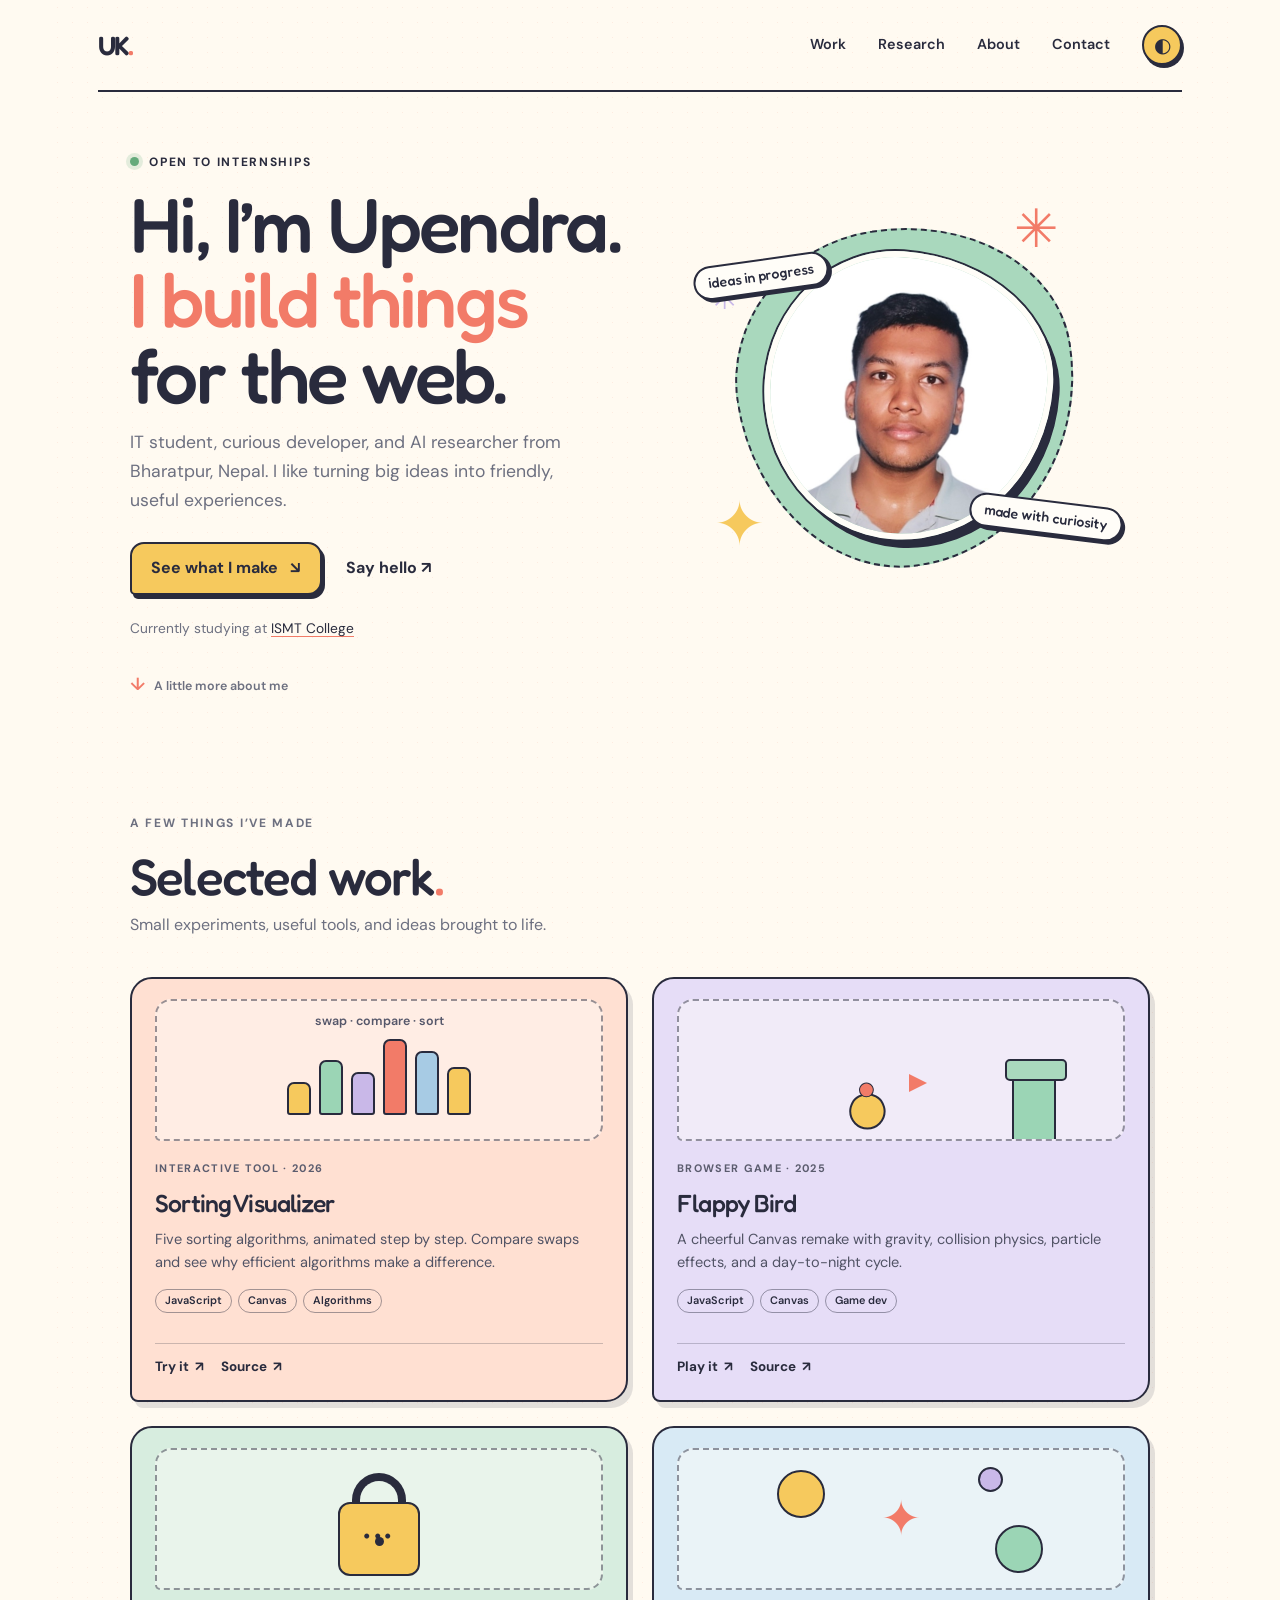
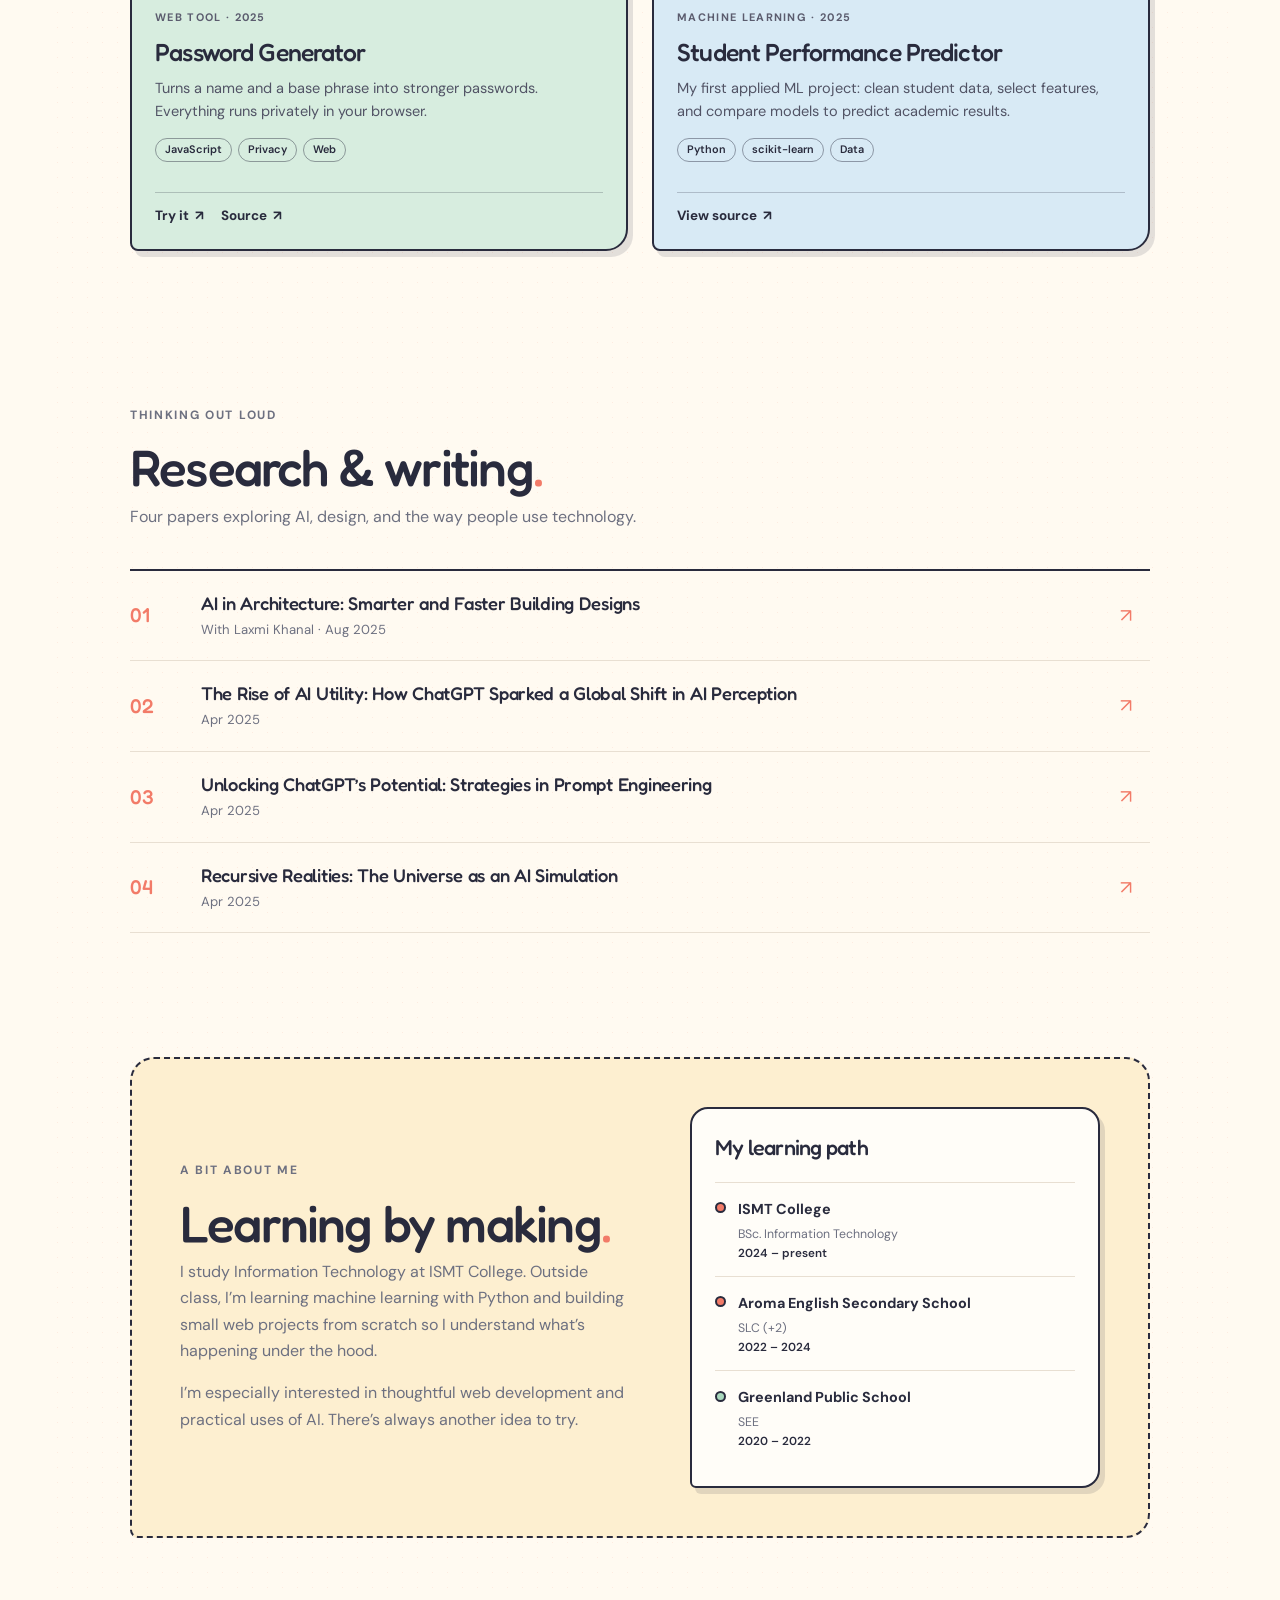
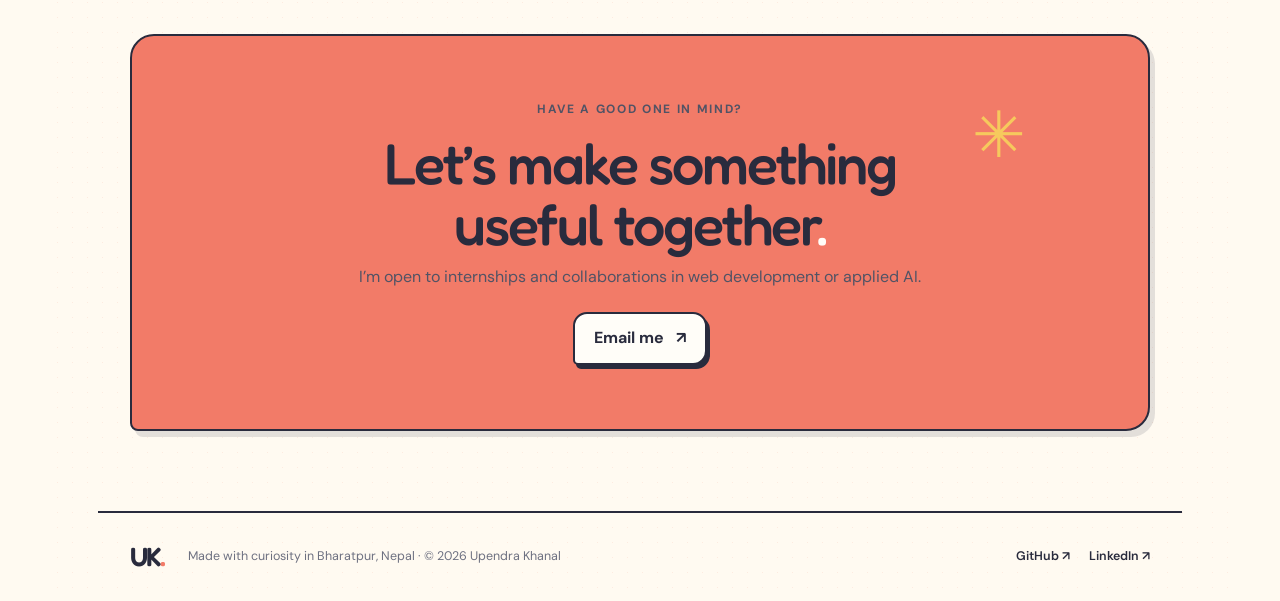
==== commit 0ba21ea6: "Merge c451d6a5c5bcee1514c7075df91be0a5fd9c947f into 605c2c86af10326b2493aff19f7e4eb87844d7c0" ====
--- a/index.html
+++ b/index.html
@@ -2,18 +2,17 @@
 <html lang="en">
 <head>
   <meta charset="utf-8">
-  <meta name="viewport" content="width=device-width, initial-scale=1.0">
-  <title>Upendra Khanal — Web Developer &amp; AI Researcher</title>
+  <meta name="viewport" content="width=device-width, initial-scale=1">
+  <title>Upendra Khanal — Developer &amp; AI Researcher</title>
 
-  <meta name="description" content="Upendra Khanal — BSc.IT student in Bharatpur, Nepal. I build for the web and write about AI. Four published research papers.">
+  <meta name="description" content="Upendra Khanal is an IT student, web developer and AI researcher in Bharatpur, Nepal. Explore his projects and research.">
   <meta name="author" content="Upendra Khanal">
   <meta name="robots" content="index, follow">
-  <meta name="theme-color" content="#ffd23f">
   <link rel="canonical" href="https://upendrakhanal.com.np/">
 
   <meta property="og:type" content="website">
-  <meta property="og:title" content="Upendra Khanal — Web Developer &amp; AI Researcher">
-  <meta property="og:description" content="BSc.IT student in Bharatpur, Nepal. I build for the web and write about AI.">
+  <meta property="og:title" content="Upendra Khanal — Developer &amp; AI Researcher">
+  <meta property="og:description" content="IT student, web developer and AI researcher in Bharatpur, Nepal.">
   <meta property="og:image" content="https://upendrakhanal.com.np/assets/images/profile.jpg">
   <meta property="og:url" content="https://upendrakhanal.com.np/">
 
@@ -21,9 +20,8 @@
   <link rel="apple-touch-icon" href="assets/images/profile.jpg">
   <link rel="preconnect" href="https://fonts.googleapis.com">
   <link rel="preconnect" href="https://fonts.gstatic.com" crossorigin>
-  <link href="https://fonts.googleapis.com/css2?family=Fredoka:wght@500;600;700&family=Nunito:wght@400;600;700;800&display=swap" rel="stylesheet">
+  <link href="https://fonts.googleapis.com/css2?family=DM+Sans:wght@400;500;600;700&family=Fredoka:wght@400;500;600;700&display=swap" rel="stylesheet">
   <link rel="stylesheet" href="styles.css">
-  <script src="script.js"></script>
 
   <script type="application/ld+json">
   {
@@ -43,216 +41,144 @@
   </script>
 </head>
 <body>
+  <header class="site-header">
+    <a class="wordmark" href="#home" aria-label="Upendra Khanal home">UK<span>.</span></a>
+    <nav aria-label="Main navigation">
+      <a href="#work">Work</a>
+      <a href="#research">Research</a>
+      <a href="#about">About</a>
+      <a href="#contact">Contact</a>
+    </nav>
+    <button id="theme" class="theme-toggle" title="Toggle dark mode" aria-label="Toggle dark mode">◐</button>
+  </header>
 
-<a class="skip" href="#main">Skip to content</a>
+  <main>
+    <section class="hero" id="home" aria-labelledby="hero-title">
+      <div class="hero-copy">
+        <p class="eyebrow"><span class="status-dot"></span> Open to internships</p>
+        <h1 id="hero-title">Hi, I’m Upendra.<br><span>I build things</span><br>for the web.</h1>
+        <p class="hero-intro">IT student, curious developer, and AI researcher from Bharatpur, Nepal. I like turning big ideas into friendly, useful experiences.</p>
+        <div class="hero-actions">
+          <a class="button button-primary" href="#work">See what I make <span aria-hidden="true">↘</span></a>
+          <a class="text-link" href="mailto:upendrakhanal2006@gmail.com">Say hello <span aria-hidden="true">↗</span></a>
+        </div>
+        <p class="hero-note">Currently studying at <a href="https://ismt.edu.np" rel="noopener noreferrer">ISMT College</a></p>
+      </div>
+      <div class="hero-art" aria-label="Portrait of Upendra Khanal">
+        <span class="art-spark spark-one" aria-hidden="true">✳</span>
+        <span class="art-spark spark-two" aria-hidden="true">✦</span>
+        <span class="art-spark spark-three" aria-hidden="true">✳</span>
+        <div class="portrait-frame">
+          <img class="avatar" src="assets/images/profile.jpg" alt="Upendra Khanal" width="600" height="600">
+        </div>
+        <span class="art-label label-top">ideas in progress</span>
+        <span class="art-label label-bottom">made with curiosity</span>
+      </div>
+      <a class="scroll-cue" href="#work"><span aria-hidden="true">↓</span> A little more about me</a>
+    </section>
 
-<header class="nav">
-  <a class="brand" href="#top" aria-label="Upendra Khanal — home">
-    <span class="brand-mark" aria-hidden="true">UK</span>
-    <span class="brand-name">Upendra Khanal</span>
-  </a>
-  <nav aria-label="Main">
-    <a href="#projects">Projects</a>
-    <a href="#research">Research</a>
-    <a href="#education">Education</a>
-    <a href="#contact">Contact</a>
-  </nav>
-  <button id="theme" type="button" title="Toggle dark mode" aria-label="Toggle dark mode">
-    <svg class="icon-sun" viewBox="0 0 24 24" aria-hidden="true"><circle cx="12" cy="12" r="4.5"/><path d="M12 2v3M12 19v3M2 12h3M19 12h3M4.9 4.9l2.1 2.1M17 17l2.1 2.1M4.9 19.1 7 17M17 7l2.1-2.1"/></svg>
-    <svg class="icon-moon" viewBox="0 0 24 24" aria-hidden="true"><path d="M20 14.5A8.5 8.5 0 0 1 9.5 4a8.5 8.5 0 1 0 10.5 10.5z"/></svg>
-  </button>
-</header>
+    <section class="content-section" id="work" aria-labelledby="work-title">
+      <div class="section-heading">
+        <p class="eyebrow">A few things I’ve made</p>
+        <h2 id="work-title">Selected work<span class="heading-dot">.</span></h2>
+        <p>Small experiments, useful tools, and ideas brought to life.</p>
+      </div>
+      <div class="project-grid">
+        <article class="project-card card-peach">
+          <div class="project-illustration sorting-art" aria-hidden="true"><span></span><span></span><span></span><span></span><span></span><span></span></div>
+          <p class="project-type">INTERACTIVE TOOL · 2026</p>
+          <h3>Sorting Visualizer</h3>
+          <p>Five sorting algorithms, animated step by step. Compare swaps and see why efficient algorithms make a difference.</p>
+          <div class="tag-list"><span>JavaScript</span><span>Canvas</span><span>Algorithms</span></div>
+          <div class="card-links"><a href="projects/sorting-visualizer/index.html">Try it <span aria-hidden="true">↗</span></a><a href="https://github.com/Upendra11223/proftfolio-website/tree/main/projects/sorting-visualizer" rel="noopener noreferrer">Source <span aria-hidden="true">↗</span></a></div>
+        </article>
+        <article class="project-card card-lilac">
+          <div class="project-illustration bird-art" aria-hidden="true"><span class="bird-body">●</span><span class="bird-wing">●</span><span class="bird-beak"></span><span class="bird-pipe"></span></div>
+          <p class="project-type">BROWSER GAME · 2025</p>
+          <h3>Flappy Bird</h3>
+          <p>A cheerful Canvas remake with gravity, collision physics, particle effects, and a day-to-night cycle.</p>
+          <div class="tag-list"><span>JavaScript</span><span>Canvas</span><span>Game dev</span></div>
+          <div class="card-links"><a href="projects/flappybird/index.html">Play it <span aria-hidden="true">↗</span></a><a href="https://github.com/Upendra11223/proftfolio-website/tree/main/projects/flappybird" rel="noopener noreferrer">Source <span aria-hidden="true">↗</span></a></div>
+        </article>
+        <article class="project-card card-mint">
+          <div class="project-illustration password-art" aria-hidden="true"><span class="lock-shackle"></span><span class="lock-body">•••</span><span class="lock-keyhole"></span></div>
+          <p class="project-type">WEB TOOL · 2025</p>
+          <h3>Password Generator</h3>
+          <p>Turns a name and a base phrase into stronger passwords. Everything runs privately in your browser.</p>
+          <div class="tag-list"><span>JavaScript</span><span>Privacy</span><span>Web</span></div>
+          <div class="card-links"><a href="projects/password-generator/index.html">Try it <span aria-hidden="true">↗</span></a><a href="https://github.com/Upendra11223/proftfolio-website/tree/main/projects/password-generator" rel="noopener noreferrer">Source <span aria-hidden="true">↗</span></a></div>
+        </article>
+        <article class="project-card card-blue">
+          <div class="project-illustration data-art" aria-hidden="true"><span>✦</span><i></i><i></i><i></i></div>
+          <p class="project-type">MACHINE LEARNING · 2025</p>
+          <h3>Student Performance Predictor</h3>
+          <p>My first applied ML project: clean student data, select features, and compare models to predict academic results.</p>
+          <div class="tag-list"><span>Python</span><span>scikit-learn</span><span>Data</span></div>
+          <div class="card-links"><a href="https://github.com/Upendra11223/Predicting-Student-Academic-Performance-Using-Machine-Learning" rel="noopener noreferrer">View source <span aria-hidden="true">↗</span></a></div>
+        </article>
+      </div>
+    </section>
 
-<main id="main">
+    <section class="content-section research-section" id="research" aria-labelledby="research-title">
+      <div class="section-heading">
+        <p class="eyebrow">Thinking out loud</p>
+        <h2 id="research-title">Research &amp; writing<span class="heading-dot">.</span></h2>
+        <p>Four papers exploring AI, design, and the way people use technology.</p>
+      </div>
+      <div class="paper-list">
+        <article class="paper-card">
+          <span class="paper-number">01</span>
+          <div><h3><a href="https://doi.org/10.5281/zenodo.16730457" rel="noopener noreferrer">AI in Architecture: Smarter and Faster Building Designs</a></h3><p>With Laxmi Khanal · Aug 2025</p></div>
+          <span class="paper-arrow" aria-hidden="true">↗</span>
+        </article>
+        <article class="paper-card">
+          <span class="paper-number">02</span>
+          <div><h3><a href="https://doi.org/10.5281/zenodo.15250208" rel="noopener noreferrer">The Rise of AI Utility: How ChatGPT Sparked a Global Shift in AI Perception</a></h3><p>Apr 2025</p></div>
+          <span class="paper-arrow" aria-hidden="true">↗</span>
+        </article>
+        <article class="paper-card">
+          <span class="paper-number">03</span>
+          <div><h3><a href="https://doi.org/10.5281/zenodo.15249655" rel="noopener noreferrer">Unlocking ChatGPT’s Potential: Strategies in Prompt Engineering</a></h3><p>Apr 2025</p></div>
+          <span class="paper-arrow" aria-hidden="true">↗</span>
+        </article>
+        <article class="paper-card">
+          <span class="paper-number">04</span>
+          <div><h3><a href="https://doi.org/10.5281/zenodo.15221042" rel="noopener noreferrer">Recursive Realities: The Universe as an AI Simulation</a></h3><p>Apr 2025</p></div>
+          <span class="paper-arrow" aria-hidden="true">↗</span>
+        </article>
+      </div>
+    </section>
 
-  <section class="hero" id="top">
-    <div class="hero-text">
-      <p class="status"><span class="status-dot"></span>Open to internships</p>
-      <h1>Hi, I'm <span class="hl">Upendra</span>.<br>I build for the web and write about <span class="hl hl-pink">AI</span>.</h1>
-      <p class="lead">
-        I study Information Technology at
-        <a href="https://ismt.edu.np" rel="noopener">ISMT College</a> in Bharatpur, Nepal.
-        I've published <a href="#research">four research papers</a> on large language models
-        and how people actually use them, and I build small projects from scratch — no
-        frameworks — so I understand what's underneath.
-      </p>
-      <div class="actions">
-        <a class="btn btn-primary" href="#projects">See my work</a>
-        <a class="btn" href="mailto:upendrakhanal2006@gmail.com">Email me</a>
-        <a class="btn btn-icon" href="https://github.com/Upendra11223" rel="noopener" aria-label="GitHub">
-          <svg viewBox="0 0 24 24" aria-hidden="true"><path fill="currentColor" stroke="none" d="M12 2a10 10 0 0 0-3.16 19.49c.5.09.68-.22.68-.48v-1.7c-2.78.6-3.37-1.34-3.37-1.34-.46-1.16-1.11-1.47-1.11-1.47-.91-.62.07-.6.07-.6 1 .07 1.53 1.03 1.53 1.03.9 1.52 2.34 1.08 2.91.83.09-.65.35-1.09.63-1.34-2.22-.25-4.56-1.11-4.56-4.94 0-1.09.39-1.98 1.03-2.68-.1-.25-.45-1.27.1-2.64 0 0 .84-.27 2.75 1.02a9.6 9.6 0 0 1 5 0c1.91-1.29 2.75-1.02 2.75-1.02.55 1.37.2 2.39.1 2.64.64.7 1.03 1.59 1.03 2.68 0 3.84-2.34 4.68-4.57 4.93.36.31.68.92.68 1.85v2.74c0 .27.18.58.69.48A10 10 0 0 0 12 2z"/></svg>
-        </a>
-        <a class="btn btn-icon" href="https://www.linkedin.com/in/upendra-khanal-a86692350" rel="noopener" aria-label="LinkedIn">
-          <svg viewBox="0 0 24 24" aria-hidden="true"><path fill="currentColor" stroke="none" d="M4.98 3.5a2.5 2.5 0 1 1 0 5 2.5 2.5 0 0 1 0-5zM3 9.75h4V21H3zM9.5 9.75h3.8v1.6h.06c.53-1 1.83-1.95 3.76-1.95 4.02 0 4.88 2.5 4.88 5.9V21h-4v-5.1c0-1.3-.03-2.9-1.85-2.9-1.85 0-2.15 1.38-2.15 2.8V21h-4z"/></svg>
-        </a>
+    <section class="about-section" id="about" aria-labelledby="about-title">
+      <div class="about-copy">
+        <p class="eyebrow">A bit about me</p>
+        <h2 id="about-title">Learning by making<span class="heading-dot">.</span></h2>
+        <p>I study Information Technology at ISMT College. Outside class, I’m learning machine learning with Python and building small web projects from scratch so I understand what’s happening under the hood.</p>
+        <p>I’m especially interested in thoughtful web development and practical uses of AI. There’s always another idea to try.</p>
       </div>
-    </div>
+      <div class="education-card">
+        <h3>My learning path</h3>
+        <div class="education-item"><span class="edu-dot"></span><div><strong>ISMT College</strong><p>BSc. Information Technology <span>2024 – present</span></p></div></div>
+        <div class="education-item"><span class="edu-dot"></span><div><strong>Aroma English Secondary School</strong><p>SLC (+2) <span>2022 – 2024</span></p></div></div>
+        <div class="education-item"><span class="edu-dot"></span><div><strong>Greenland Public School</strong><p>SEE <span>2020 – 2022</span></p></div></div>
+      </div>
+    </section>
 
-    <div class="hero-art">
-      <svg class="doodle doodle-star" viewBox="0 0 60 60" aria-hidden="true"><path d="M30 4l7 17 19 2-14 13 4 19-16-10-16 10 4-19L4 23l19-2z"/></svg>
-      <svg class="doodle doodle-bolt" viewBox="0 0 40 60" aria-hidden="true"><path d="M24 3 5 34h13l-4 23 21-33H21z"/></svg>
-      <svg class="doodle doodle-squiggle" viewBox="0 0 90 24" aria-hidden="true"><path d="M4 12c8-12 14 12 22 0s14 12 22 0 14 12 22 0 10 6 16 2"/></svg>
-      <div class="avatar-frame">
-        <img src="assets/images/profile.jpg" alt="Portrait of Upendra Khanal" width="280" height="280">
-      </div>
-      <p class="bubble">Namaste! <span aria-hidden="true">👋</span></p>
-    </div>
-  </section>
+    <section class="contact-section" id="contact" aria-labelledby="contact-title">
+      <span class="contact-spark" aria-hidden="true">✳</span>
+      <p class="eyebrow">Have a good one in mind?</p>
+      <h2 id="contact-title">Let’s make something<br>useful together<span>.</span></h2>
+      <p>I’m open to internships and collaborations in web development or applied AI.</p>
+      <a class="button button-light" href="mailto:upendrakhanal2006@gmail.com">Email me <span aria-hidden="true">↗</span></a>
+    </section>
+  </main>
 
-  <ul class="facts" aria-label="At a glance">
-    <li><strong>4</strong><span>research papers</span></li>
-    <li><strong>4</strong><span>shipped projects</span></li>
-    <li><strong>0</strong><span>frameworks needed</span></li>
-    <li><strong>BSc.IT</strong><span>2024 – present</span></li>
-  </ul>
+  <footer>
+    <a class="wordmark" href="#home" aria-label="Back to top">UK<span>.</span></a>
+    <p>Made with curiosity in Bharatpur, Nepal · © 2026 Upendra Khanal</p>
+    <div class="social-links"><a href="https://github.com/Upendra11223" rel="noopener noreferrer">GitHub <span aria-hidden="true">↗</span></a><a href="https://www.linkedin.com/in/upendra-khanal-a86692350" rel="noopener noreferrer">LinkedIn <span aria-hidden="true">↗</span></a></div>
+  </footer>
 
-  <section id="projects">
-    <div class="section-head">
-      <h2><span>Projects</span></h2>
-      <p>Things I built to learn how they really work.</p>
-    </div>
-    <div class="cards">
-
-      <article class="card c-blue">
-        <div class="card-art" aria-hidden="true">
-          <svg viewBox="0 0 120 70"><rect x="10" y="40" width="14" height="24" rx="3"/><rect x="31" y="26" width="14" height="38" rx="3"/><rect x="52" y="48" width="14" height="16" rx="3"/><rect x="73" y="12" width="14" height="52" rx="3"/><rect x="94" y="32" width="14" height="32" rx="3"/></svg>
-        </div>
-        <div class="card-body">
-          <p class="meta">2026 · JavaScript · Canvas · DSA</p>
-          <h3>Sorting Visualizer</h3>
-          <p>Five sorting algorithms animated step by step, with live comparison and swap
-             counters — so you can see why O(n log n) beats O(n²).</p>
-          <p class="card-links">
-            <a class="btn btn-small btn-primary" href="projects/sorting-visualizer/index.html">Try it</a>
-            <a class="btn btn-small" href="https://github.com/Upendra11223/proftfolio-website/tree/main/projects/sorting-visualizer" rel="noopener">Source</a>
-          </p>
-        </div>
-      </article>
-
-      <article class="card c-mint">
-        <div class="card-art" aria-hidden="true">
-          <svg viewBox="0 0 120 70"><rect class="alt" x="14" y="0" width="18" height="24"/><rect class="alt" x="14" y="50" width="18" height="20"/><rect class="alt" x="90" y="0" width="18" height="14"/><rect class="alt" x="90" y="42" width="18" height="28"/><ellipse cx="60" cy="34" rx="15" ry="12"/><circle class="white" cx="66" cy="30" r="4.5"/><circle class="dot" cx="67.5" cy="30" r="1.6"/><path class="beak" d="M73 34h11l-11 7z"/></svg>
-        </div>
-        <div class="card-body">
-          <p class="meta">2025 · JavaScript · Canvas</p>
-          <h3>Flappy Bird</h3>
-          <p>A remake built from scratch on the Canvas API — gravity and collision physics,
-             particle effects, a day-night cycle. No game engine, no libraries.</p>
-          <p class="card-links">
-            <a class="btn btn-small btn-primary" href="projects/flappybird/index.html">Play it</a>
-            <a class="btn btn-small" href="https://github.com/Upendra11223/proftfolio-website/tree/main/projects/flappybird" rel="noopener">Source</a>
-          </p>
-        </div>
-      </article>
-
-      <article class="card c-pink">
-        <div class="card-art" aria-hidden="true">
-          <svg viewBox="0 0 120 70"><path class="none" d="M46 32V22a14 14 0 0 1 28 0v10"/><rect x="36" y="30" width="48" height="34" rx="7"/><circle class="dot" cx="60" cy="44" r="4"/><path class="none" d="M60 46v8"/></svg>
-        </div>
-        <div class="card-body">
-          <p class="meta">2025 · JavaScript</p>
-          <h3>Password Generator</h3>
-          <p>Generates strong passwords with a live strength meter and export options.
-             Runs entirely in the browser — nothing is sent anywhere.</p>
-          <p class="card-links">
-            <a class="btn btn-small btn-primary" href="projects/password-generator/index.html">Try it</a>
-            <a class="btn btn-small" href="https://github.com/Upendra11223/proftfolio-website/tree/main/projects/password-generator" rel="noopener">Source</a>
-          </p>
-        </div>
-      </article>
-
-      <article class="card c-purple">
-        <div class="card-art" aria-hidden="true">
-          <svg viewBox="0 0 120 70"><path class="none" d="M12 62h98M12 62V8"/><path class="none" d="M18 54 44 40l20 6 38-32"/><circle cx="18" cy="54" r="5"/><circle cx="44" cy="40" r="5"/><circle cx="64" cy="46" r="5"/><circle cx="102" cy="14" r="5"/></svg>
-        </div>
-        <div class="card-body">
-          <p class="meta">2025 · Python · scikit-learn</p>
-          <h3>Student Performance Predictor</h3>
-          <p>Machine learning models that predict academic results from student data —
-             data cleaning, feature selection and model comparison.</p>
-          <p class="card-links">
-            <a class="btn btn-small" href="https://github.com/Upendra11223/Predicting-Student-Academic-Performance-Using-Machine-Learning" rel="noopener">Source</a>
-          </p>
-        </div>
-      </article>
-
-    </div>
-  </section>
-
-  <section id="research">
-    <div class="section-head">
-      <h2><span>Research</span></h2>
-      <p>Papers published on Zenodo.</p>
-    </div>
-    <ol class="papers">
-      <li>
-        <span class="paper-date">Aug 2025</span>
-        <h3><a href="https://doi.org/10.5281/zenodo.16730457" rel="noopener">AI in Architecture: Smarter and Faster Building Designs</a></h3>
-        <p>With Laxmi Khanal. How LLMs and generative design tools change architectural
-           design — and the risks: job displacement, data privacy, creative restriction.</p>
-      </li>
-      <li>
-        <span class="paper-date">Apr 2025</span>
-        <h3><a href="https://doi.org/10.5281/zenodo.15250208" rel="noopener">The Rise of AI Utility: How ChatGPT Sparked a Global Shift in AI Perception</a></h3>
-        <p>How LLMs reshaped public perception of AI and normalised multi-model workflows
-           across ChatGPT, Claude, Gemini and DeepSeek.</p>
-      </li>
-      <li>
-        <span class="paper-date">Apr 2025</span>
-        <h3><a href="https://doi.org/10.5281/zenodo.15249655" rel="noopener">Unlocking ChatGPT's Potential: Strategies in Prompt Engineering</a></h3>
-        <p>Prompt engineering strategies across education, software development and law,
-           with an analysis of ethical risks.</p>
-      </li>
-      <li>
-        <span class="paper-date">Apr 2025</span>
-        <h3><a href="https://doi.org/10.5281/zenodo.15221042" rel="noopener">Recursive Realities: The Universe as an AI Simulation</a></h3>
-        <p>A speculative paper on the universe as a recursively self-improving simulation,
-           mixing scientific analogy, metaphysics and Hindu cosmology.</p>
-      </li>
-    </ol>
-  </section>
-
-  <section id="education">
-    <div class="section-head">
-      <h2><span>Education</span></h2>
-    </div>
-    <ol class="timeline">
-      <li>
-        <span class="when">2024 – present</span>
-        <h3>ISMT College</h3>
-        <p>BSc. Information Technology</p>
-      </li>
-      <li>
-        <span class="when">2022 – 2024</span>
-        <h3>Aroma English Secondary School</h3>
-        <p>SLC (+2)</p>
-      </li>
-      <li>
-        <span class="when">2020 – 2022</span>
-        <h3>Greenland Public School</h3>
-        <p>SEE</p>
-      </li>
-    </ol>
-  </section>
-
-  <section id="contact" class="contact">
-    <h2>Let's build something.</h2>
-    <p>
-      I'm open to internships and collaboration — especially anything involving
-      web development or applied AI. Email is the fastest way to reach me.
-    </p>
-    <div class="actions">
-      <a class="btn btn-primary" href="mailto:upendrakhanal2006@gmail.com">upendrakhanal2006@gmail.com</a>
-      <a class="btn" href="https://www.linkedin.com/in/upendra-khanal-a86692350" rel="noopener">LinkedIn</a>
-      <a class="btn" href="https://github.com/Upendra11223" rel="noopener">GitHub</a>
-    </div>
-  </section>
-
-</main>
-
-<footer>
-  <p>© 2026 Upendra Khanal · Hand-built with plain HTML, CSS &amp; JavaScript</p>
-</footer>
-
+  <script src="script.js"></script>
 </body>
 </html>
--- a/styles.css
+++ b/styles.css
@@ -1,679 +1,491 @@
-/* upendrakhanal.com.np — cartoon design system, hand-rolled, no frameworks */
-
 :root {
-  --bg: #fff6e0;
-  --dots: rgba(29, 27, 47, 0.08);
-  --paper: #ffffff;
-  --text: #1d1b2f;
-  --muted: #55526b;
-  --line: #1d1b2f;
-  --shadow: #1d1b2f;
-  --link: #2b3fd4;
-
-  /* sticker colours — text on these is always --ink */
-  --ink: #1d1b2f;
-  --yellow: #ffd23f;
-  --pink: #ff8fb1;
-  --blue: #6fd3f7;
-  --mint: #7be3b4;
-  --purple: #b9a2ff;
-
-  --bw: 3px;
-  --radius: 18px;
-  --font-display: "Fredoka", "Nunito", system-ui, sans-serif;
-  --font-body: "Nunito", system-ui, -apple-system, "Segoe UI", Roboto, sans-serif;
+  color-scheme: light;
+  --paper: #fffaf1;
+  --surface: #fffdf8;
+  --ink: #292b3d;
+  --muted: #6d7080;
+  --line: #e8dfd2;
+  --coral: #f27b68;
+  --yellow: #f6c95d;
+  --mint: #a9d8bd;
+  --lilac: #c9b8e8;
+  --blue: #a7cbe4;
+  --shadow: 5px 6px 0 rgba(41, 43, 61, 0.13);
+}
+
+:root[data-theme="dark"] {
+  color-scheme: dark;
+  --paper: #1d2030;
+  --surface: #282b3c;
+  --ink: #f8f2e7;
+  --muted: #c1bdc8;
+  --line: #414457;
+  --coral: #fa927e;
+  --yellow: #f4cd70;
+  --mint: #9bd5b5;
+  --lilac: #c9b8e8;
+  --blue: #a7cbe4;
+  --shadow: 5px 6px 0 rgba(0, 0, 0, 0.24);
 }
 
 @media (prefers-color-scheme: dark) {
   :root:not([data-theme="light"]) {
-    --bg: #1f1c3a;
-    --dots: rgba(255, 255, 255, 0.06);
-    --paper: #332f5c;
-    --text: #fff6e0;
-    --muted: #c5c0e0;
-    --line: #0b0a17;
-    --shadow: #0b0a17;
-    --link: #8fdcff;
+    color-scheme: dark;
+    --paper: #1d2030;
+    --surface: #282b3c;
+    --ink: #f8f2e7;
+    --muted: #c1bdc8;
+    --line: #414457;
+    --coral: #fa927e;
+    --yellow: #f4cd70;
+    --mint: #9bd5b5;
+    --lilac: #c9b8e8;
+    --blue: #a7cbe4;
+    --shadow: 5px 6px 0 rgba(0, 0, 0, 0.24);
   }
 }
 
-:root[data-theme="dark"] {
-  --bg: #1f1c3a;
-  --dots: rgba(255, 255, 255, 0.06);
-  --paper: #332f5c;
-  --text: #fff6e0;
-  --muted: #c5c0e0;
-  --line: #0b0a17;
-  --shadow: #0b0a17;
-  --link: #8fdcff;
-}
-
-*, *::before, *::after { box-sizing: border-box; }
-
-html { scroll-behavior: smooth; scroll-padding-top: 6rem; }
+* { box-sizing: border-box; }
+
+html {
+  scroll-behavior: smooth;
+  scroll-padding-top: 6rem;
+  background: var(--paper);
+}
 
 body {
-  margin: 0;
-  color: var(--text);
-  background-color: var(--bg);
-  background-image: radial-gradient(var(--dots) 1.5px, transparent 1.6px);
-  background-size: 22px 22px;
-  font: 600 17px/1.65 var(--font-body);
+  max-width: 1180px;
+  margin: 0 auto;
+  padding: 0 3rem;
+  color: var(--ink);
+  background-color: var(--paper);
+  background-image: radial-gradient(rgba(242, 123, 104, 0.12) 0.7px, transparent 0.7px);
+  background-size: 15px 15px;
+  font: 16px/1.65 "DM Sans", sans-serif;
   -webkit-font-smoothing: antialiased;
-  transition: background-color 0.3s ease, color 0.3s ease;
-}
-
-h1, h2, h3 {
-  font-family: var(--font-display);
-  line-height: 1.15;
-  margin: 0;
-}
-
-p { margin: 0 0 1rem; }
+  transition: background-color 0.25s ease, color 0.25s ease;
+}
 
 a {
-  color: var(--link);
-  font-weight: 800;
-  text-decoration: underline;
-  text-decoration-thickness: 2px;
-  text-underline-offset: 3px;
-}
-a:hover { text-decoration-style: wavy; }
-
-:focus-visible {
-  outline: 3px dashed var(--link);
-  outline-offset: 3px;
-  border-radius: 6px;
-}
-
-svg { display: block; }
-
-.skip {
-  position: absolute;
-  left: 1rem;
-  top: -4rem;
-  z-index: 20;
-  padding: 0.5rem 1rem;
+  color: inherit;
+  text-decoration: none;
+}
+
+a:focus-visible, button:focus-visible {
+  outline: 3px solid var(--coral);
+  outline-offset: 4px;
+  border-radius: 4px;
+}
+
+.site-header {
+  min-height: 92px;
+  display: flex;
+  align-items: center;
+  gap: 2rem;
+  border-bottom: 2px solid var(--ink);
+}
+
+.wordmark {
+  font: 600 1.65rem/1 "Fredoka", sans-serif;
+  letter-spacing: -0.08em;
+}
+
+.wordmark span, .heading-dot { color: var(--coral); }
+
+.site-header nav {
+  display: flex;
+  gap: 2rem;
+  margin-left: auto;
+}
+
+.site-header nav a, .social-links a {
+  font-size: 0.9rem;
+  font-weight: 600;
+  transition: color 0.2s ease;
+}
+
+.site-header nav a:hover, .social-links a:hover { color: var(--coral); }
+
+.theme-toggle {
+  width: 40px;
+  height: 40px;
+  border: 2px solid var(--ink);
+  border-radius: 50%;
   background: var(--yellow);
   color: var(--ink);
-  border: var(--bw) solid var(--line);
-  border-radius: 12px;
-}
-.skip:focus { top: 1rem; }
-
-/* ---------- layout ---------- */
-
-main, .nav, footer {
-  width: min(100% - 2.5rem, 66rem);
-  margin-inline: auto;
-}
-
-section { margin-top: 5.5rem; }
-
-/* ---------- nav ---------- */
-
-.nav {
-  position: sticky;
-  top: 1rem;
-  z-index: 10;
-  display: flex;
-  align-items: center;
-  gap: 1rem;
-  margin-top: 1rem;
-  padding: 0.55rem 0.7rem 0.55rem 0.9rem;
-  background: var(--paper);
-  border: var(--bw) solid var(--line);
-  border-radius: 999px;
-  box-shadow: 4px 4px 0 var(--shadow);
-}
-
-.brand {
-  display: flex;
-  align-items: center;
-  gap: 0.6rem;
-  color: var(--text);
-  text-decoration: none;
-  font: 600 1.1rem/1 var(--font-display);
-}
-.brand-mark {
+  font-size: 1.25rem;
+  cursor: pointer;
+  box-shadow: 2px 3px 0 var(--ink);
+  transition: transform 0.2s ease;
+}
+
+.theme-toggle:hover { transform: rotate(-12deg) translateY(-2px); }
+
+.hero {
+  min-height: 625px;
+  display: grid;
+  grid-template-columns: 1.05fr 0.95fr;
+  align-items: center;
+  position: relative;
+  padding: 3.8rem 2rem 5.2rem;
+}
+
+.hero-copy { max-width: 590px; position: relative; z-index: 1; }
+
+.eyebrow {
+  margin: 0 0 0.85rem;
+  color: var(--muted);
+  font-size: 0.75rem;
+  font-weight: 700;
+  letter-spacing: 0.14em;
+  text-transform: uppercase;
+}
+
+.hero .eyebrow { color: var(--ink); }
+
+.status-dot {
+  display: inline-block;
+  width: 9px;
+  height: 9px;
+  margin-right: 0.35rem;
+  border-radius: 50%;
+  background: #64aa7b;
+  box-shadow: 0 0 0 4px rgba(100, 170, 123, 0.18);
+}
+
+h1, h2, h3, p { margin-top: 0; }
+
+h1, h2, h3 {
+  font-family: "Fredoka", sans-serif;
+  font-weight: 500;
+  letter-spacing: -0.035em;
+}
+
+h1 {
+  margin-bottom: 1rem;
+  font-size: clamp(3.5rem, 6vw, 5.5rem);
+  line-height: 0.98;
+}
+
+h1 span { color: var(--coral); }
+
+.hero-intro {
+  max-width: 470px;
+  margin-bottom: 1.7rem;
+  color: var(--muted);
+  font-size: 1.1rem;
+}
+
+.hero-actions { display: flex; align-items: center; gap: 1.5rem; }
+
+.button {
+  display: inline-flex;
+  align-items: center;
+  gap: 0.75rem;
+  min-height: 50px;
+  padding: 0.7rem 1.2rem;
+  border: 2px solid var(--ink);
+  border-radius: 14px 14px 14px 5px;
+  font-weight: 700;
+  box-shadow: 3px 4px 0 var(--ink);
+  transition: transform 0.2s ease, box-shadow 0.2s ease;
+}
+
+.button:hover { transform: translate(2px, 2px); box-shadow: 1px 2px 0 var(--ink); }
+.button-primary { background: var(--yellow); }
+.button-light { background: var(--surface); color: var(--ink); }
+
+.text-link { font-weight: 700; }
+.text-link:hover { color: var(--coral); }
+
+.hero-note {
+  margin: 1.4rem 0 0;
+  color: var(--muted);
+  font-size: 0.86rem;
+}
+
+.hero-note a {
+  color: var(--ink);
+  text-decoration: underline;
+  text-decoration-color: var(--coral);
+  text-underline-offset: 3px;
+}
+
+.hero-art {
+  width: min(100%, 430px);
+  aspect-ratio: 1;
+  justify-self: center;
+  position: relative;
   display: grid;
   place-items: center;
-  width: 2.3rem;
-  height: 2.3rem;
-  background: var(--yellow);
-  color: var(--ink);
-  border: var(--bw) solid var(--line);
-  border-radius: 50%;
-  font-size: 0.9rem;
-  font-weight: 700;
-  transition: transform 0.25s ease;
-}
-.brand:hover .brand-mark { transform: rotate(-12deg) scale(1.08); }
-
-.nav nav {
-  display: flex;
-  gap: 0.25rem;
-  margin-left: auto;
-}
-.nav nav a {
-  padding: 0.3rem 0.8rem;
-  color: var(--text);
-  border-radius: 999px;
-  text-decoration: none;
-  font-size: 0.95rem;
-  transition: background 0.2s ease, color 0.2s ease;
-}
-.nav nav a:hover { background: var(--yellow); color: var(--ink); }
-
-#theme {
-  display: grid;
-  place-items: center;
-  width: 2.5rem;
-  height: 2.5rem;
-  padding: 0;
-  flex-shrink: 0;
-  background: var(--blue);
-  color: var(--ink);
-  border: var(--bw) solid var(--line);
-  border-radius: 50%;
-  cursor: pointer;
-  transition: transform 0.3s ease;
-}
-#theme:hover { transform: rotate(25deg) scale(1.08); }
-#theme svg {
-  width: 1.3rem;
-  height: 1.3rem;
-  fill: none;
-  stroke: currentColor;
-  stroke-width: 2.4;
-  stroke-linecap: round;
-  stroke-linejoin: round;
-}
-.icon-moon { display: none; }
-:root[data-theme="dark"] .icon-sun { display: none; }
-:root[data-theme="dark"] .icon-moon { display: block; }
-@media (prefers-color-scheme: dark) {
-  :root:not([data-theme="light"]) .icon-sun { display: none; }
-  :root:not([data-theme="light"]) .icon-moon { display: block; }
-}
-
-/* ---------- buttons ---------- */
-
-.btn {
-  display: inline-flex;
-  align-items: center;
-  justify-content: center;
-  gap: 0.5rem;
-  padding: 0.65rem 1.3rem;
-  background: var(--paper);
-  color: var(--text);
-  border: var(--bw) solid var(--line);
-  border-radius: 14px;
-  box-shadow: 4px 4px 0 var(--shadow);
-  font: 600 1rem/1.2 var(--font-display);
-  text-decoration: none;
-  overflow-wrap: anywhere;
-  transition: transform 0.12s ease, box-shadow 0.12s ease;
-}
-.btn:hover {
-  transform: translate(-2px, -2px);
-  box-shadow: 6px 6px 0 var(--shadow);
-  text-decoration: none;
-}
-.btn:active {
-  transform: translate(3px, 3px);
-  box-shadow: 1px 1px 0 var(--shadow);
-}
-.btn-primary { background: var(--yellow); color: var(--ink); }
-.btn-small { padding: 0.4rem 0.9rem; font-size: 0.9rem; border-radius: 11px; box-shadow: 3px 3px 0 var(--shadow); }
-.btn-icon { padding: 0.6rem; }
-.btn-icon svg { width: 1.4rem; height: 1.4rem; }
-
-.actions {
-  display: flex;
-  flex-wrap: wrap;
-  gap: 0.8rem;
-}
-
-/* ---------- hero ---------- */
-
-.hero {
-  display: grid;
-  grid-template-columns: 1.35fr 1fr;
-  align-items: center;
-  gap: 3rem;
-  margin-top: 4rem;
-}
-
-.status {
-  display: inline-flex;
-  align-items: center;
-  gap: 0.5rem;
-  margin-bottom: 1.2rem;
-  padding: 0.25rem 0.85rem;
+}
+
+.hero-art::before {
+  content: "";
+  position: absolute;
+  width: 78%;
+  height: 78%;
+  border: 2px dashed var(--ink);
+  border-radius: 47% 53% 54% 46% / 44% 42% 58% 56%;
   background: var(--mint);
-  color: var(--ink);
-  border: var(--bw) solid var(--line);
-  border-radius: 999px;
-  font: 600 0.85rem/1.4 var(--font-display);
-  transform: rotate(-2deg);
-}
-.status-dot {
-  width: 9px;
-  height: 9px;
-  border-radius: 50%;
-  background: #12804a;
-  animation: blink 1.8s ease-in-out infinite;
-}
-@keyframes blink { 50% { transform: scale(0.55); opacity: 0.5; } }
-
-.hero h1 {
-  font-size: clamp(2.2rem, 5.4vw, 3.7rem);
-  font-weight: 700;
-  letter-spacing: -0.01em;
-}
-
-/* highlighter-pen swipe behind a word */
-.hl {
-  padding: 0 0.12em;
-  color: var(--ink);
-  background: var(--yellow);
-  border-radius: 0.2em 0.5em 0.25em 0.45em;
-  box-decoration-break: clone;
-  -webkit-box-decoration-break: clone;
-}
-.hl-pink { background: var(--pink); }
-
-.lead {
-  max-width: 36rem;
-  margin: 1.4rem 0 1.8rem;
-  font-size: 1.1rem;
-  color: var(--muted);
-}
-
-.hero-art {
-  position: relative;
-  justify-self: center;
-  width: min(100%, 19rem);
-}
-
-.avatar-frame {
+  transform: rotate(-9deg);
+}
+
+.portrait-frame {
+  z-index: 1;
+  width: 67%;
   aspect-ratio: 1;
   overflow: hidden;
-  background: var(--blue);
-  border: 4px solid var(--line);
-  border-radius: 50%;
-  box-shadow: 8px 8px 0 var(--shadow);
-  animation: bob 5s ease-in-out infinite;
-}
-.avatar-frame img { width: 100%; height: 100%; object-fit: cover; display: block; }
-@keyframes bob { 50% { transform: translateY(-10px) rotate(1.5deg); } }
-
-.bubble {
+  border: 6px solid var(--surface);
+  border-radius: 45% 55% 52% 48% / 48% 43% 57% 52%;
+  box-shadow: 0 0 0 2px var(--ink), 7px 8px 0 var(--ink);
+  transform: rotate(4deg);
+}
+
+.avatar { width: 100%; height: 100%; display: block; object-fit: cover; }
+
+.art-spark {
   position: absolute;
-  right: -0.5rem;
-  bottom: -0.4rem;
-  margin: 0;
-  padding: 0.4rem 1rem;
-  background: var(--paper);
-  color: var(--text);
-  border: var(--bw) solid var(--line);
-  border-radius: 18px 18px 18px 4px;
-  box-shadow: 4px 4px 0 var(--shadow);
-  font: 600 1.05rem/1.4 var(--font-display);
-  transform: rotate(4deg);
-}
-
-.doodle {
+  z-index: 2;
+  color: var(--coral);
+  font-size: 3.3rem;
+  line-height: 1;
+}
+
+.spark-one { top: 5%; right: 15%; color: var(--coral); }
+.spark-two { bottom: 13%; left: 5%; color: var(--yellow); font-size: 3.8rem; }
+.spark-three { top: 23%; left: 4%; color: var(--lilac); font-size: 2.2rem; }
+
+.art-label {
   position: absolute;
-  z-index: 1;
-  stroke: var(--line);
-  stroke-width: 3.5;
-  stroke-linejoin: round;
-  stroke-linecap: round;
-}
-.doodle-star { top: -1.2rem; left: -1.4rem; width: 3.6rem; fill: var(--yellow); animation: wiggle 4s ease-in-out infinite; }
-.doodle-bolt { top: 0.2rem; right: -1.3rem; width: 2.3rem; fill: var(--pink); animation: wiggle 4s ease-in-out -2s infinite; }
-.doodle-squiggle { left: -2rem; bottom: 0.4rem; width: 5rem; fill: none; stroke: var(--purple); stroke-width: 5; }
-@keyframes wiggle { 0%, 100% { transform: rotate(-8deg); } 50% { transform: rotate(10deg) scale(1.08); } }
-
-/* ---------- facts strip ---------- */
-
-.facts {
-  display: grid;
-  grid-template-columns: repeat(4, 1fr);
-  gap: 1.1rem;
-  margin: 4.5rem 0 0;
-  padding: 0;
-  list-style: none;
-}
-.facts li {
-  padding: 1rem 0.75rem;
-  text-align: center;
+  z-index: 2;
+  padding: 0.4rem 0.8rem;
+  border: 2px solid var(--ink);
+  border-radius: 999px;
+  background: var(--surface);
   color: var(--ink);
-  border: var(--bw) solid var(--line);
-  border-radius: var(--radius);
-  box-shadow: 5px 5px 0 var(--shadow);
-}
-.facts li:nth-child(1) { background: var(--yellow); rotate: -1.5deg; }
-.facts li:nth-child(2) { background: var(--blue); rotate: 1deg; }
-.facts li:nth-child(3) { background: var(--pink); rotate: -1deg; }
-.facts li:nth-child(4) { background: var(--mint); rotate: 1.5deg; }
-.facts strong {
-  display: block;
-  font: 700 2rem/1.1 var(--font-display);
-}
-.facts span { font-size: 0.9rem; font-weight: 700; }
-
-/* ---------- section headings ---------- */
-
-.section-head {
-  display: flex;
-  align-items: center;
-  flex-wrap: wrap;
-  gap: 0.6rem 1.2rem;
-  margin-bottom: 2rem;
-}
-.section-head h2 span {
-  display: inline-block;
-  padding: 0.2rem 1.1rem 0.3rem;
-  background: var(--yellow);
-  color: var(--ink);
-  border: var(--bw) solid var(--line);
-  border-radius: 14px;
-  box-shadow: 4px 4px 0 var(--shadow);
-  font-size: 1.7rem;
-  font-weight: 700;
-  transform: rotate(-2deg);
-}
-#research .section-head h2 span { background: var(--pink); }
-#education .section-head h2 span { background: var(--blue); }
-.section-head p { margin: 0; color: var(--muted); }
-
-/* ---------- project cards ---------- */
-
-.cards {
-  display: grid;
-  grid-template-columns: repeat(2, 1fr);
-  gap: 1.8rem;
-}
-
-.card {
+  font: 500 0.88rem "Fredoka", sans-serif;
+  box-shadow: 3px 3px 0 var(--ink);
+}
+
+.label-top { top: 18%; left: 0; transform: rotate(-8deg); }
+.label-bottom { right: 0; bottom: 18%; transform: rotate(7deg); }
+
+.scroll-cue {
+  position: absolute;
+  bottom: 1.5rem;
+  left: 2rem;
+  color: var(--muted);
+  font-size: 0.78rem;
+  font-weight: 600;
+}
+
+.scroll-cue span { color: var(--coral); font-size: 1.1rem; margin-right: 0.35rem; }
+
+.content-section { padding: 5.7rem 2rem; }
+
+.section-heading { max-width: 590px; margin-bottom: 2.4rem; }
+
+.section-heading h2, .about-copy h2 {
+  margin-bottom: 0.5rem;
+  font-size: clamp(2.4rem, 4vw, 3.4rem);
+  line-height: 1.1;
+}
+
+.section-heading > p:last-child {
+  margin-bottom: 0;
+  color: var(--muted);
+}
+
+.project-grid { display: grid; grid-template-columns: repeat(2, minmax(0, 1fr)); gap: 1.5rem; }
+
+.project-card {
+  min-height: 425px;
   display: flex;
   flex-direction: column;
+  padding: 1.25rem 1.45rem 1.35rem;
+  border: 2px solid var(--ink);
+  border-radius: 22px 22px 22px 8px;
+  color: #292b3d;
+  box-shadow: var(--shadow);
+  transition: transform 0.2s ease, box-shadow 0.2s ease;
+}
+
+.project-card:hover { transform: translateY(-4px) rotate(-0.3deg); box-shadow: 7px 9px 0 rgba(41, 43, 61, 0.18); }
+.card-peach { background: #ffe0d2; }
+.card-lilac { background: #e6ddf7; }
+.card-mint { background: #d7eddf; }
+.card-blue { background: #d8eaf5; }
+
+.project-illustration {
+  height: 142px;
+  position: relative;
+  display: flex;
+  align-items: center;
+  justify-content: center;
   overflow: hidden;
-  background: var(--paper);
-  border: var(--bw) solid var(--line);
-  border-radius: var(--radius);
-  box-shadow: 6px 6px 0 var(--shadow);
-  transition: transform 0.18s ease, box-shadow 0.18s ease;
-}
-.card:hover {
-  transform: translate(-3px, -3px) rotate(-0.6deg);
-  box-shadow: 10px 10px 0 var(--shadow);
-}
-
-.c-blue { --tone: var(--blue); }
-.c-mint { --tone: var(--mint); }
-.c-pink { --tone: var(--pink); }
-.c-purple { --tone: var(--purple); }
-
-.card-art {
+  margin-bottom: 1.2rem;
+  border: 2px dashed rgba(41, 43, 61, 0.48);
+  border-radius: 16px 16px 16px 5px;
+  background: rgba(255, 253, 248, 0.46);
+}
+
+.sorting-art { align-items: end; gap: 8px; padding-bottom: 24px; }
+.sorting-art::before { content: "swap · compare · sort"; position: absolute; top: 12px; color: #55576a; font: 600 0.78rem "DM Sans", sans-serif; }
+.sorting-art span { width: 24px; border: 2px solid #292b3d; border-radius: 7px 7px 3px 3px; background: var(--coral); }
+.sorting-art span:nth-child(1) { height: 33px; background: #f6c95d; }
+.sorting-art span:nth-child(2) { height: 55px; background: #9bd5b5; }
+.sorting-art span:nth-child(3) { height: 43px; background: #c9b8e8; }
+.sorting-art span:nth-child(4) { height: 76px; background: #f27b68; }
+.sorting-art span:nth-child(5) { height: 64px; background: #a7cbe4; }
+.sorting-art span:nth-child(6) { height: 48px; background: #f6c95d; }
+
+.bird-body { position: absolute; z-index: 1; top: 40px; left: 37%; color: #f6c95d; font-size: 5rem; -webkit-text-stroke: 2px #292b3d; }
+.bird-wing { position: absolute; z-index: 2; top: 61px; left: 40%; color: #f27b68; font-size: 2rem; -webkit-text-stroke: 1px #292b3d; }
+.bird-beak { position: absolute; z-index: 2; top: 73px; left: calc(37% + 66px); width: 0; height: 0; border-top: 9px solid transparent; border-bottom: 9px solid transparent; border-left: 18px solid #f27b68; }
+.bird-pipe { position: absolute; right: 15%; bottom: -7px; width: 44px; height: 86px; border: 2px solid #292b3d; border-radius: 8px 8px 0 0; background: #9bd5b5; }
+.bird-pipe::before { content: ""; position: absolute; top: -3px; left: -9px; width: 58px; height: 18px; border: 2px solid #292b3d; border-radius: 5px; background: #a9d8bd; }
+
+.password-art { gap: 0; }
+.lock-shackle { position: absolute; top: 23px; width: 54px; height: 53px; border: 8px solid #292b3d; border-bottom: 0; border-radius: 30px 30px 0 0; }
+.lock-body { z-index: 1; margin-top: 40px; padding: 15px 23px 20px; border: 2px solid #292b3d; border-radius: 12px; background: #f6c95d; font-size: 1.3rem; letter-spacing: 0.22rem; }
+.lock-keyhole { position: absolute; z-index: 2; width: 9px; height: 9px; margin-top: 46px; border-radius: 50%; background: #292b3d; }
+
+.data-art > span { z-index: 1; color: #f27b68; font-size: 3rem; }
+.data-art i { position: absolute; width: 48px; height: 48px; border: 2px solid #292b3d; border-radius: 50%; background: #f6c95d; }
+.data-art i:nth-of-type(1) { top: 20px; left: 22%; }
+.data-art i:nth-of-type(2) { right: 18%; bottom: 15px; background: #9bd5b5; }
+.data-art i:nth-of-type(3) { right: 27%; top: 17px; width: 25px; height: 25px; background: #c9b8e8; }
+
+.project-type {
+  margin-bottom: 0.3rem;
+  color: #5b5c6e;
+  font-size: 0.68rem;
+  font-weight: 700;
+  letter-spacing: 0.12em;
+}
+
+.project-card h3 { margin-bottom: 0.35rem; font-size: 1.55rem; }
+.project-card > p:not(.project-type) { margin-bottom: 0.9rem; color: #515365; font-size: 0.91rem; line-height: 1.55; }
+
+.tag-list { display: flex; flex-wrap: wrap; gap: 0.4rem; margin-bottom: 1rem; }
+.tag-list span { padding: 0.14rem 0.55rem; border: 1px solid rgba(41, 43, 61, 0.43); border-radius: 99px; font-size: 0.68rem; font-weight: 600; }
+
+.card-links { display: flex; gap: 1.1rem; margin-top: auto; padding-top: 0.75rem; border-top: 1px solid rgba(41, 43, 61, 0.24); }
+.card-links a { font-size: 0.84rem; font-weight: 700; }
+.card-links a:hover { text-decoration: underline; text-underline-offset: 3px; }
+.card-links span { margin-left: 0.15rem; }
+
+.research-section { padding-top: 4rem; }
+.paper-list { border-top: 2px solid var(--ink); }
+.paper-card { display: grid; grid-template-columns: 55px 1fr 30px; align-items: center; gap: 1rem; padding: 1.25rem 0; border-bottom: 1px solid var(--line); }
+.paper-number { color: var(--coral); font: 500 1.25rem "Fredoka", sans-serif; }
+.paper-card h3 { margin: 0 0 0.2rem; font-size: 1.15rem; line-height: 1.35; letter-spacing: -0.015em; }
+.paper-card h3 a:hover { text-decoration: underline; text-decoration-color: var(--coral); text-underline-offset: 3px; }
+.paper-card p { margin: 0; color: var(--muted); font-size: 0.82rem; }
+.paper-arrow { color: var(--coral); font-size: 1.2rem; }
+
+.about-section {
   display: grid;
-  place-items: center;
-  padding: 1.4rem;
-  background: var(--tone);
-  border-bottom: var(--bw) solid var(--line);
-}
-.card-art svg {
-  width: 12rem;
-  fill: var(--yellow);
-  stroke: var(--ink);
-  stroke-width: 3;
-  stroke-linejoin: round;
-  stroke-linecap: round;
-  transition: transform 0.25s ease;
-}
-.card:hover .card-art svg { transform: scale(1.08) rotate(-3deg); }
-.card-art .alt { fill: #fff; }
-.card-art .white { fill: #fff; }
-.card-art .dot { fill: var(--ink); }
-.card-art .beak { fill: #ff8a3d; }
-.card-art .none { fill: none; }
-
-.card-body {
+  grid-template-columns: 1fr 0.92fr;
+  align-items: center;
+  gap: 4rem;
+  margin: 2rem 2rem 6rem;
+  padding: 3rem;
+  border: 2px dashed var(--ink);
+  border-radius: 24px 24px 24px 8px;
+  background: color-mix(in srgb, var(--yellow) 22%, var(--paper));
+}
+
+.about-copy > p:not(.eyebrow) { color: var(--muted); }
+.about-copy > p:last-child { margin-bottom: 0; }
+.education-card { padding: 1.35rem 1.45rem; border: 2px solid var(--ink); border-radius: 18px 18px 18px 6px; background: var(--surface); box-shadow: var(--shadow); }
+.education-card h3 { margin-bottom: 1rem; font-size: 1.35rem; }
+.education-item { display: flex; gap: 0.75rem; padding: 0.8rem 0; border-top: 1px solid var(--line); }
+.edu-dot { flex: 0 0 11px; height: 11px; margin-top: 0.42rem; border: 2px solid var(--ink); border-radius: 50%; background: var(--coral); }
+.education-item:nth-of-type(3) .edu-dot { background: var(--mint); }
+.education-item:nth-of-type(4) .edu-dot { background: var(--lilac); }
+.education-item strong { font-size: 0.9rem; }
+.education-item p { margin: 0.1rem 0 0; color: var(--muted); font-size: 0.77rem; }
+.education-item p span { display: block; color: var(--ink); font-size: 0.73rem; font-weight: 600; }
+
+.contact-section {
+  position: relative;
+  margin: 0 2rem 5rem;
+  padding: 4rem 2rem;
+  overflow: hidden;
+  border: 2px solid var(--ink);
+  border-radius: 24px 24px 24px 8px;
+  background: var(--coral);
+  color: #292b3d;
+  text-align: center;
+  box-shadow: var(--shadow);
+}
+
+.contact-section .eyebrow { color: #515365; }
+.contact-section h2 { margin-bottom: 0.6rem; font-size: clamp(2.3rem, 4.5vw, 3.7rem); line-height: 1.05; }
+.contact-section h2 span { color: var(--surface); }
+.contact-section > p:not(.eyebrow) { margin-bottom: 1.35rem; color: #515365; }
+.contact-spark { position: absolute; top: 12%; right: 12%; color: var(--yellow); font-size: 4rem; }
+
+footer {
+  min-height: 90px;
   display: flex;
-  flex-direction: column;
-  flex: 1;
-  padding: 1.3rem 1.4rem 1.5rem;
-}
-.card-body h3 { font-size: 1.4rem; font-weight: 600; margin-bottom: 0.5rem; }
-.card-body p { color: var(--muted); }
-
-.meta {
-  margin-bottom: 0.5rem;
-  font-size: 0.8rem;
-  font-weight: 800;
-  letter-spacing: 0.05em;
-  text-transform: uppercase;
-}
-
-.card-links {
-  display: flex;
-  flex-wrap: wrap;
-  gap: 0.7rem;
-  margin: auto 0 0;
-  padding-top: 0.4rem;
-}
-
-/* ---------- research ---------- */
-
-.papers {
-  display: grid;
-  gap: 1.3rem;
-  margin: 0;
-  padding: 0;
-  list-style: none;
-  counter-reset: paper;
-}
-.papers > li {
-  position: relative;
-  padding: 1.3rem 1.5rem 1.3rem 5.2rem;
-  background: var(--paper);
-  border: var(--bw) solid var(--line);
-  border-radius: var(--radius);
-  box-shadow: 5px 5px 0 var(--shadow);
-  counter-increment: paper;
-  transition: transform 0.18s ease, box-shadow 0.18s ease;
-}
-.papers > li:hover {
-  transform: translate(-2px, -2px);
-  box-shadow: 8px 8px 0 var(--shadow);
-}
-.papers > li::before {
-  content: counter(paper);
-  position: absolute;
-  left: 1.2rem;
-  top: 1.2rem;
-  display: grid;
-  place-items: center;
-  width: 2.8rem;
-  height: 2.8rem;
-  background: var(--pink);
-  color: var(--ink);
-  border: var(--bw) solid var(--line);
-  border-radius: 50%;
-  font: 700 1.3rem/1 var(--font-display);
-  transform: rotate(-6deg);
-}
-.papers > li:nth-child(4n + 2)::before { background: var(--blue); }
-.papers > li:nth-child(4n + 3)::before { background: var(--mint); }
-.papers > li:nth-child(4n + 4)::before { background: var(--purple); }
-
-.papers h3 { font-size: 1.2rem; font-weight: 600; margin-bottom: 0.4rem; }
-.papers h3 a { color: var(--text); font-weight: inherit; }
-.papers h3 a:hover { color: var(--link); }
-.papers p { margin: 0; color: var(--muted); }
-
-.paper-date {
-  display: inline-block;
-  margin-bottom: 0.4rem;
-  font-size: 0.8rem;
-  font-weight: 800;
-  letter-spacing: 0.05em;
-  text-transform: uppercase;
-  color: var(--muted);
-}
-
-/* ---------- education timeline ---------- */
-
-.timeline {
-  position: relative;
-  display: grid;
-  gap: 1.3rem;
-  margin: 0;
-  padding: 0 0 0 2.4rem;
-  list-style: none;
-}
-.timeline::before {
-  content: "";
-  position: absolute;
-  left: 0.65rem;
-  top: 0.5rem;
-  bottom: 0.5rem;
-  border-left: var(--bw) dashed var(--text);
-  opacity: 0.55;
-}
-.timeline > li {
-  position: relative;
-  padding: 1rem 1.3rem;
-  background: var(--paper);
-  border: var(--bw) solid var(--line);
-  border-radius: var(--radius);
-  box-shadow: 5px 5px 0 var(--shadow);
-}
-.timeline > li::before {
-  content: "";
-  position: absolute;
-  left: -2.4rem;
-  top: 1.3rem;
-  width: 1.3rem;
-  height: 1.3rem;
-  background: var(--blue);
-  border: var(--bw) solid var(--line);
-  border-radius: 50%;
-}
-.timeline > li:first-child::before { background: var(--yellow); }
-.timeline h3 { font-size: 1.2rem; font-weight: 600; }
-.timeline p { margin: 0.15rem 0 0; color: var(--muted); }
-.when {
-  float: right;
-  margin: 0 0 0.4rem 1rem;
-  padding: 0.1rem 0.7rem;
-  background: var(--yellow);
-  color: var(--ink);
-  border: 2px solid var(--line);
-  border-radius: 999px;
-  font-size: 0.8rem;
-  font-weight: 800;
-}
-
-/* ---------- contact ---------- */
-
-.contact {
-  padding: 2.8rem 2rem;
-  text-align: center;
-  background: var(--purple);
-  color: var(--ink);
-  border: var(--bw) solid var(--line);
-  border-radius: 28px;
-  box-shadow: 8px 8px 0 var(--shadow);
-}
-.contact h2 { font-size: clamp(1.8rem, 4.5vw, 2.6rem); font-weight: 700; }
-.contact p { max-width: 34rem; margin: 0.9rem auto 1.7rem; }
-.contact .actions { justify-content: center; }
-.contact .btn { color: var(--ink); background: #fff; border-color: var(--ink); box-shadow: 4px 4px 0 var(--ink); }
-.contact .btn-primary { background: var(--yellow); }
-
-/* ---------- footer ---------- */
-
-footer {
-  margin-top: 4rem;
-  padding: 1.5rem 0 2.5rem;
-  text-align: center;
-  color: var(--muted);
-  font-size: 0.9rem;
-}
-footer p { margin: 0; }
-
-/* ---------- 404 ---------- */
-
-.lost {
-  display: grid;
-  place-content: center;
-  justify-items: center;
-  gap: 0.4rem;
-  min-height: 100vh;
-  padding-block: 2rem;
-  text-align: center;
-}
-.lost-code {
-  margin: 0 0 1.2rem;
-  padding: 0.1em 0.45em;
-  background: var(--yellow);
-  color: var(--ink);
-  border: 4px solid var(--line);
-  border-radius: 28px;
-  box-shadow: 8px 8px 0 var(--shadow);
-  font: 700 clamp(4rem, 18vw, 8rem)/1.1 var(--font-display);
-  transform: rotate(-4deg);
-}
-.lost h1 { font-size: 2rem; }
-.lost p:not(.lost-code) { color: var(--muted); }
-
-/* ---------- scroll reveal (added by JS; no-JS users see everything) ---------- */
-
-.reveal {
-  opacity: 0;
-  translate: 0 22px;
-  scale: 0.96;
-  transition: opacity 0.45s ease, translate 0.45s cubic-bezier(0.3, 1.5, 0.5, 1),
-              scale 0.45s cubic-bezier(0.3, 1.5, 0.5, 1),
-              transform 0.18s ease, box-shadow 0.18s ease;
-}
-.reveal.in { opacity: 1; translate: none; scale: none; }
+  align-items: center;
+  gap: 1.5rem;
+  padding: 1.4rem 2rem;
+  border-top: 2px solid var(--ink);
+}
+
+footer .wordmark { flex-shrink: 0; }
+footer p { margin: 0; color: var(--muted); font-size: 0.78rem; }
+.social-links { display: flex; gap: 1.2rem; margin-left: auto; }
+.social-links a { font-size: 0.78rem; }
+
+.reveal { opacity: 0; transform: translateY(16px); transition: opacity 0.55s ease, transform 0.55s ease; }
+.reveal.in { opacity: 1; transform: none; }
 
 @media (prefers-reduced-motion: reduce) {
-  html { scroll-behavior: auto; }
-  *, *::before, *::after {
-    animation: none !important;
-    transition-duration: 0.01ms !important;
-  }
-  .reveal { opacity: 1; translate: none; scale: none; }
-}
-
-/* ---------- responsive ---------- */
-
-@media (max-width: 820px) {
-  .hero { grid-template-columns: 1fr; gap: 2.5rem; margin-top: 3rem; }
-  .hero-art { order: -1; width: min(70%, 15rem); }
-  .cards { grid-template-columns: 1fr; }
-  .facts { grid-template-columns: repeat(2, 1fr); }
-  section { margin-top: 4.5rem; }
-}
-
-@media (max-width: 640px) {
-  .brand-name { display: none; }
-  .nav { gap: 0.4rem; padding-left: 0.6rem; }
-  .nav nav { gap: 0; }
-  .nav nav a { padding: 0.3rem 0.5rem; font-size: 0.85rem; }
-}
-
-@media (max-width: 420px) {
-  body { font-size: 16px; }
-  main, .nav, footer { width: min(100% - 1.5rem, 66rem); }
-  .nav nav a[href="#education"] { display: none; }
-  .papers > li { padding: 4.6rem 1.2rem 1.2rem; }
-  .when { float: none; display: inline-block; margin: 0 0 0.4rem; }
-  .contact { padding: 2.2rem 1.2rem; }
-}
+  *, *::before, *::after { scroll-behavior: auto !important; animation-duration: 0.01ms !important; transition-duration: 0.01ms !important; }
+  .reveal { opacity: 1; transform: none; }
+}
+
+@media (max-width: 760px) {
+  body { padding: 0 1.25rem; }
+  .site-header { min-height: 76px; gap: 1rem; }
+  .site-header nav { gap: 1rem; }
+  .site-header nav a { font-size: 0.8rem; }
+  .hero { min-height: 0; grid-template-columns: 1fr 0.8fr; gap: 0.5rem; padding: 4rem 0 5rem; }
+  .hero-art { width: 100%; }
+  .art-label { font-size: 0.72rem; }
+  .hero-intro { font-size: 1rem; }
+  .content-section { padding: 4rem 0; }
+  .about-section { gap: 2rem; margin: 1rem 0 4rem; padding: 2rem; }
+  .contact-section { margin: 0 0 4rem; }
+  footer { padding-inline: 0; }
+}
+
+@media (max-width: 560px) {
+  body { padding: 0 1rem; }
+  .site-header { gap: 0.7rem; }
+  .site-header nav { gap: 0.7rem; }
+  .site-header nav a { font-size: 0.72rem; }
+  .theme-toggle { width: 35px; height: 35px; flex-shrink: 0; }
+  .hero { grid-template-columns: 1fr; gap: 2rem; padding: 3rem 0 4.5rem; }
+  .hero-copy { order: 1; }
+  .hero-art { order: 0; width: min(78%, 330px); justify-self: center; }
+  h1 { font-size: clamp(3.1rem, 15vw, 4.4rem); }
+  .hero-intro { max-width: 440px; }
+  .scroll-cue { left: 0; }
+  .project-grid { grid-template-columns: 1fr; gap: 1.25rem; }
+  .project-card { min-height: 0; }
+  .project-illustration { height: 155px; }
+  .paper-card { grid-template-columns: 35px 1fr 20px; gap: 0.5rem; padding: 1rem 0; }
+  .paper-card h3 { font-size: 1rem; }
+  .about-section { grid-template-columns: 1fr; gap: 1.5rem; padding: 1.5rem; }
+  .contact-section { padding: 3rem 1.2rem; }
+  .contact-spark { top: 5%; right: 5%; font-size: 2.5rem; }
+  footer { flex-wrap: wrap; gap: 0.7rem 1rem; }
+  footer p { order: 3; width: 100%; }
+  .social-links { gap: 0.8rem; }
+}
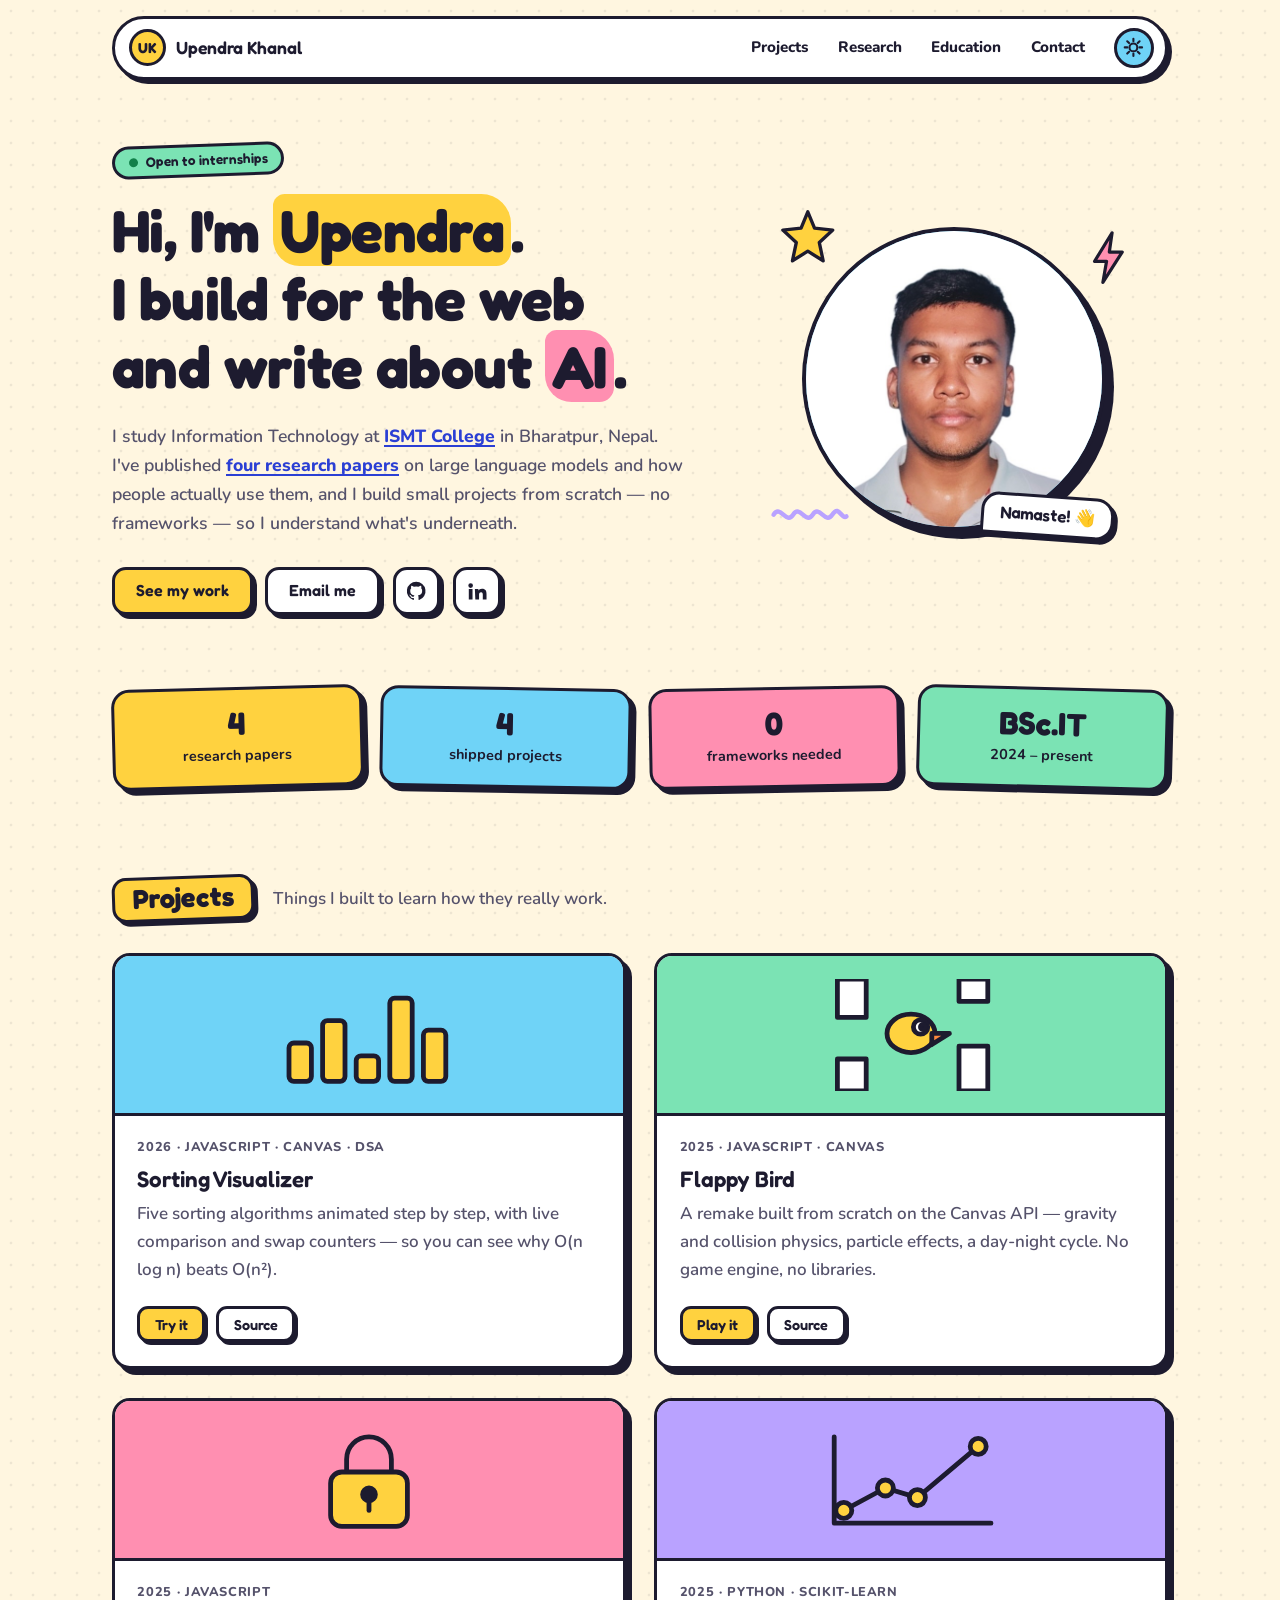
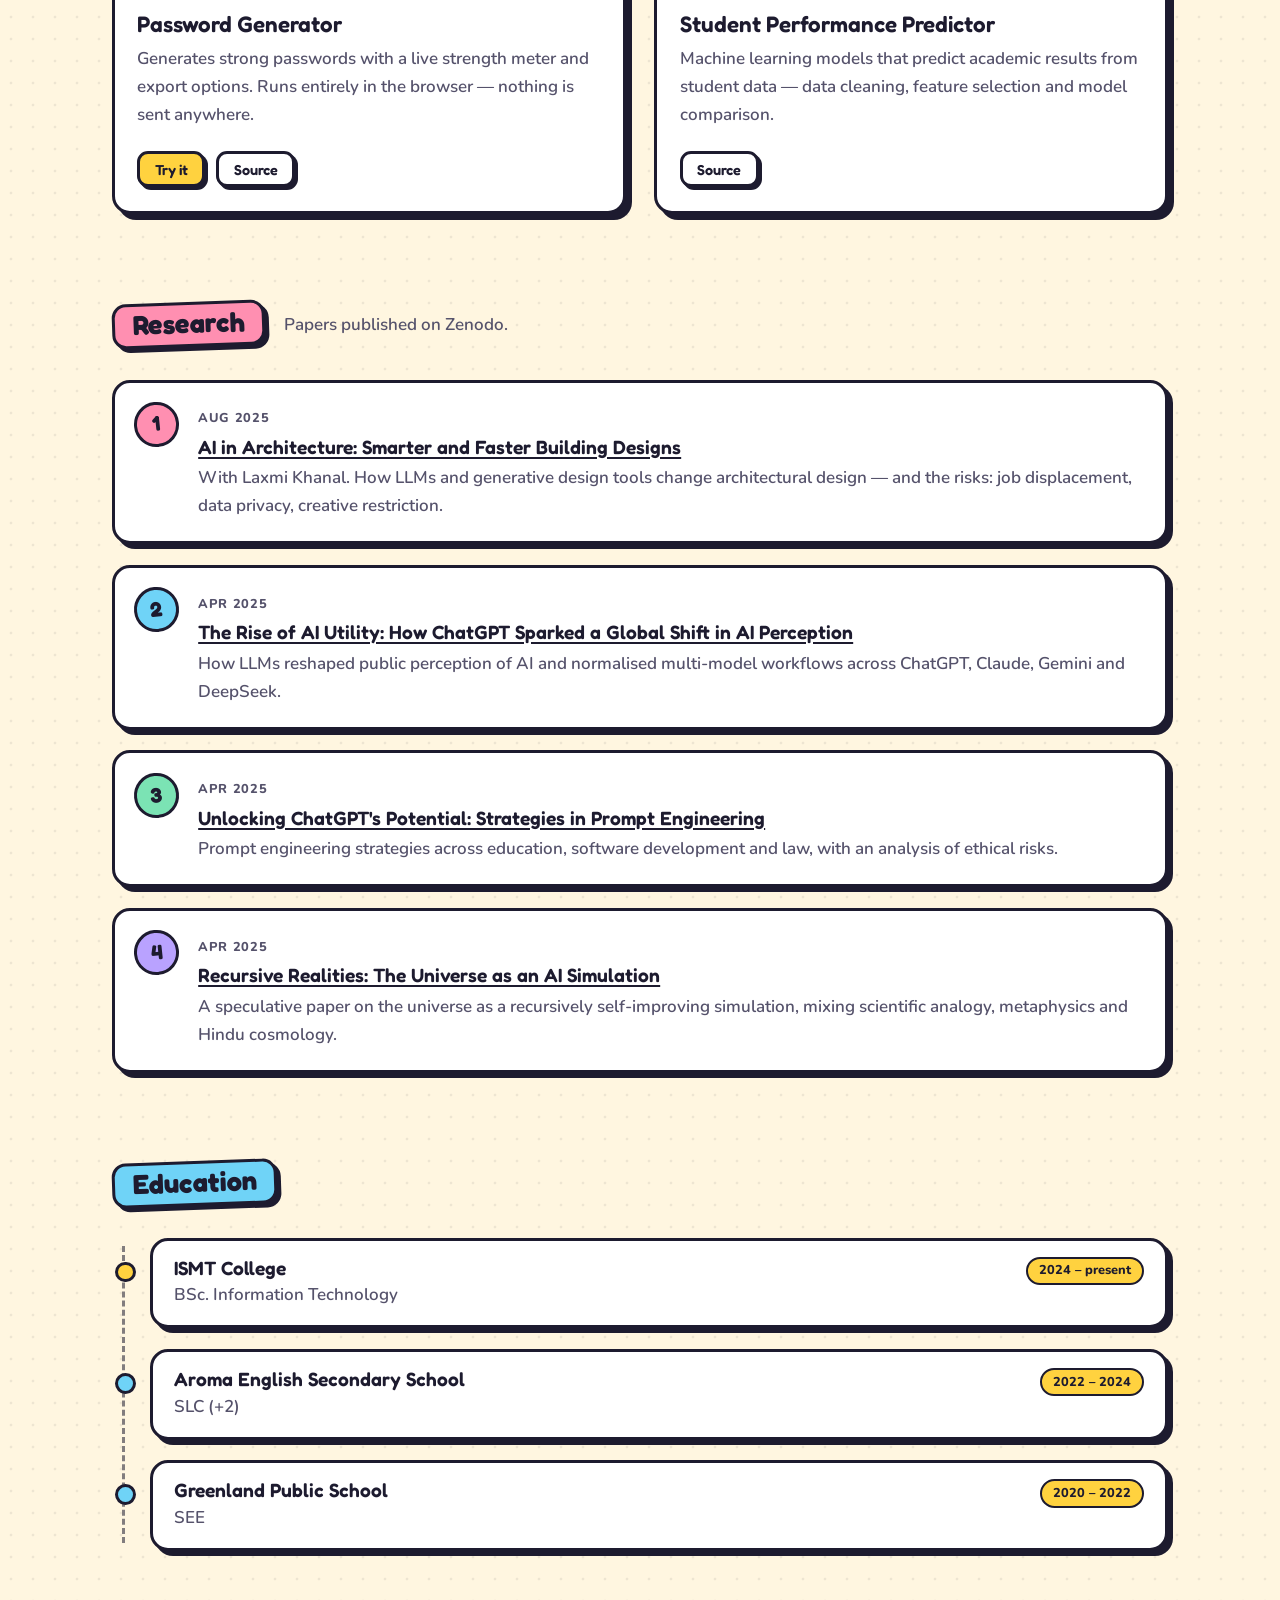
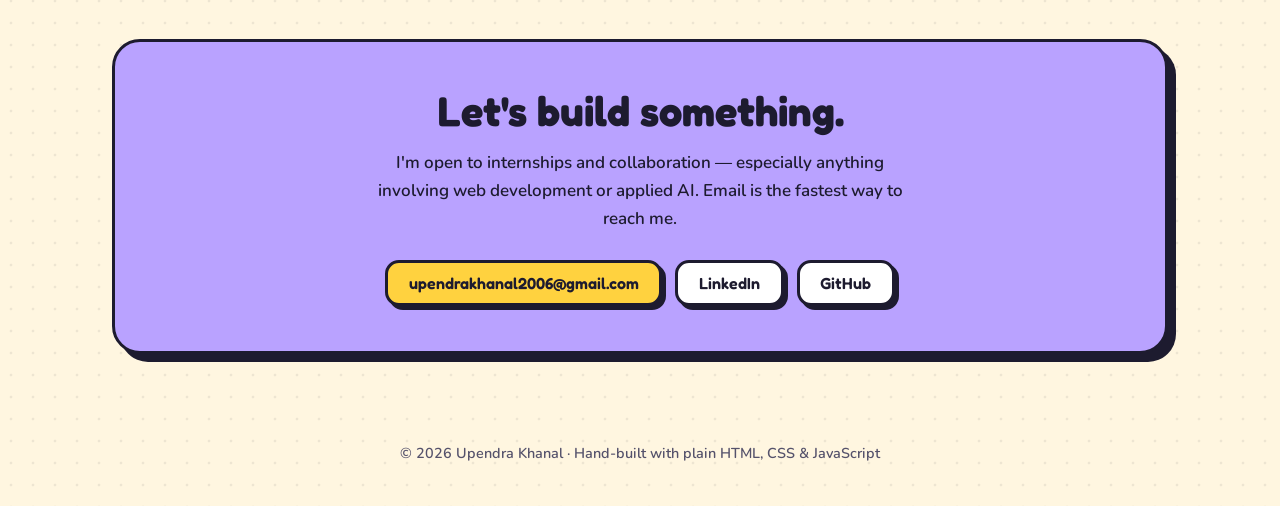
==== commit 4b0f82ff: "Merge pull request #7 from Upendra11223/copilot/redesign-website-cartoon-style Redesign site in cart" ====
--- a/index.html
+++ b/index.html
@@ -2,17 +2,18 @@
 <html lang="en">
 <head>
   <meta charset="utf-8">
-  <meta name="viewport" content="width=device-width, initial-scale=1">
-  <title>Upendra Khanal — Developer &amp; AI Researcher</title>
-
-  <meta name="description" content="Upendra Khanal is an IT student, web developer and AI researcher in Bharatpur, Nepal. Explore his projects and research.">
+  <meta name="viewport" content="width=device-width, initial-scale=1.0">
+  <title>Upendra Khanal — Web Developer &amp; AI Researcher</title>
+
+  <meta name="description" content="Upendra Khanal — BSc.IT student in Bharatpur, Nepal. I build for the web and write about AI. Four published research papers.">
   <meta name="author" content="Upendra Khanal">
   <meta name="robots" content="index, follow">
+  <meta name="theme-color" content="#ffd23f">
   <link rel="canonical" href="https://upendrakhanal.com.np/">
 
   <meta property="og:type" content="website">
-  <meta property="og:title" content="Upendra Khanal — Developer &amp; AI Researcher">
-  <meta property="og:description" content="IT student, web developer and AI researcher in Bharatpur, Nepal.">
+  <meta property="og:title" content="Upendra Khanal — Web Developer &amp; AI Researcher">
+  <meta property="og:description" content="BSc.IT student in Bharatpur, Nepal. I build for the web and write about AI.">
   <meta property="og:image" content="https://upendrakhanal.com.np/assets/images/profile.jpg">
   <meta property="og:url" content="https://upendrakhanal.com.np/">
 
@@ -20,8 +21,9 @@
   <link rel="apple-touch-icon" href="assets/images/profile.jpg">
   <link rel="preconnect" href="https://fonts.googleapis.com">
   <link rel="preconnect" href="https://fonts.gstatic.com" crossorigin>
-  <link href="https://fonts.googleapis.com/css2?family=DM+Sans:wght@400;500;600;700&family=Fredoka:wght@400;500;600;700&display=swap" rel="stylesheet">
+  <link href="https://fonts.googleapis.com/css2?family=Fredoka:wght@500;600;700&family=Nunito:wght@400;600;700;800&display=swap" rel="stylesheet">
   <link rel="stylesheet" href="styles.css">
+  <script src="script.js"></script>
 
   <script type="application/ld+json">
   {
@@ -41,144 +43,216 @@
   </script>
 </head>
 <body>
-  <header class="site-header">
-    <a class="wordmark" href="#home" aria-label="Upendra Khanal home">UK<span>.</span></a>
-    <nav aria-label="Main navigation">
-      <a href="#work">Work</a>
-      <a href="#research">Research</a>
-      <a href="#about">About</a>
-      <a href="#contact">Contact</a>
-    </nav>
-    <button id="theme" class="theme-toggle" title="Toggle dark mode" aria-label="Toggle dark mode">◐</button>
-  </header>
-
-  <main>
-    <section class="hero" id="home" aria-labelledby="hero-title">
-      <div class="hero-copy">
-        <p class="eyebrow"><span class="status-dot"></span> Open to internships</p>
-        <h1 id="hero-title">Hi, I’m Upendra.<br><span>I build things</span><br>for the web.</h1>
-        <p class="hero-intro">IT student, curious developer, and AI researcher from Bharatpur, Nepal. I like turning big ideas into friendly, useful experiences.</p>
-        <div class="hero-actions">
-          <a class="button button-primary" href="#work">See what I make <span aria-hidden="true">↘</span></a>
-          <a class="text-link" href="mailto:upendrakhanal2006@gmail.com">Say hello <span aria-hidden="true">↗</span></a>
-        </div>
-        <p class="hero-note">Currently studying at <a href="https://ismt.edu.np" rel="noopener noreferrer">ISMT College</a></p>
+
+<a class="skip" href="#main">Skip to content</a>
+
+<header class="nav">
+  <a class="brand" href="#top" aria-label="Upendra Khanal — home">
+    <span class="brand-mark" aria-hidden="true">UK</span>
+    <span class="brand-name">Upendra Khanal</span>
+  </a>
+  <nav aria-label="Main">
+    <a href="#projects">Projects</a>
+    <a href="#research">Research</a>
+    <a href="#education">Education</a>
+    <a href="#contact">Contact</a>
+  </nav>
+  <button id="theme" type="button" title="Toggle dark mode" aria-label="Toggle dark mode">
+    <svg class="icon-sun" viewBox="0 0 24 24" aria-hidden="true"><circle cx="12" cy="12" r="4.5"/><path d="M12 2v3M12 19v3M2 12h3M19 12h3M4.9 4.9l2.1 2.1M17 17l2.1 2.1M4.9 19.1 7 17M17 7l2.1-2.1"/></svg>
+    <svg class="icon-moon" viewBox="0 0 24 24" aria-hidden="true"><path d="M20 14.5A8.5 8.5 0 0 1 9.5 4a8.5 8.5 0 1 0 10.5 10.5z"/></svg>
+  </button>
+</header>
+
+<main id="main">
+
+  <section class="hero" id="top">
+    <div class="hero-text">
+      <p class="status"><span class="status-dot"></span>Open to internships</p>
+      <h1>Hi, I'm <span class="hl">Upendra</span>.<br>I build for the web and write about <span class="hl hl-pink">AI</span>.</h1>
+      <p class="lead">
+        I study Information Technology at
+        <a href="https://ismt.edu.np" rel="noopener">ISMT College</a> in Bharatpur, Nepal.
+        I've published <a href="#research">four research papers</a> on large language models
+        and how people actually use them, and I build small projects from scratch — no
+        frameworks — so I understand what's underneath.
+      </p>
+      <div class="actions">
+        <a class="btn btn-primary" href="#projects">See my work</a>
+        <a class="btn" href="mailto:upendrakhanal2006@gmail.com">Email me</a>
+        <a class="btn btn-icon" href="https://github.com/Upendra11223" rel="noopener" aria-label="GitHub">
+          <svg viewBox="0 0 24 24" aria-hidden="true"><path fill="currentColor" stroke="none" d="M12 2a10 10 0 0 0-3.16 19.49c.5.09.68-.22.68-.48v-1.7c-2.78.6-3.37-1.34-3.37-1.34-.46-1.16-1.11-1.47-1.11-1.47-.91-.62.07-.6.07-.6 1 .07 1.53 1.03 1.53 1.03.9 1.52 2.34 1.08 2.91.83.09-.65.35-1.09.63-1.34-2.22-.25-4.56-1.11-4.56-4.94 0-1.09.39-1.98 1.03-2.68-.1-.25-.45-1.27.1-2.64 0 0 .84-.27 2.75 1.02a9.6 9.6 0 0 1 5 0c1.91-1.29 2.75-1.02 2.75-1.02.55 1.37.2 2.39.1 2.64.64.7 1.03 1.59 1.03 2.68 0 3.84-2.34 4.68-4.57 4.93.36.31.68.92.68 1.85v2.74c0 .27.18.58.69.48A10 10 0 0 0 12 2z"/></svg>
+        </a>
+        <a class="btn btn-icon" href="https://www.linkedin.com/in/upendra-khanal-a86692350" rel="noopener" aria-label="LinkedIn">
+          <svg viewBox="0 0 24 24" aria-hidden="true"><path fill="currentColor" stroke="none" d="M4.98 3.5a2.5 2.5 0 1 1 0 5 2.5 2.5 0 0 1 0-5zM3 9.75h4V21H3zM9.5 9.75h3.8v1.6h.06c.53-1 1.83-1.95 3.76-1.95 4.02 0 4.88 2.5 4.88 5.9V21h-4v-5.1c0-1.3-.03-2.9-1.85-2.9-1.85 0-2.15 1.38-2.15 2.8V21h-4z"/></svg>
+        </a>
       </div>
-      <div class="hero-art" aria-label="Portrait of Upendra Khanal">
-        <span class="art-spark spark-one" aria-hidden="true">✳</span>
-        <span class="art-spark spark-two" aria-hidden="true">✦</span>
-        <span class="art-spark spark-three" aria-hidden="true">✳</span>
-        <div class="portrait-frame">
-          <img class="avatar" src="assets/images/profile.jpg" alt="Upendra Khanal" width="600" height="600">
-        </div>
-        <span class="art-label label-top">ideas in progress</span>
-        <span class="art-label label-bottom">made with curiosity</span>
+    </div>
+
+    <div class="hero-art">
+      <svg class="doodle doodle-star" viewBox="0 0 60 60" aria-hidden="true"><path d="M30 4l7 17 19 2-14 13 4 19-16-10-16 10 4-19L4 23l19-2z"/></svg>
+      <svg class="doodle doodle-bolt" viewBox="0 0 40 60" aria-hidden="true"><path d="M24 3 5 34h13l-4 23 21-33H21z"/></svg>
+      <svg class="doodle doodle-squiggle" viewBox="0 0 90 24" aria-hidden="true"><path d="M4 12c8-12 14 12 22 0s14 12 22 0 14 12 22 0 10 6 16 2"/></svg>
+      <div class="avatar-frame">
+        <img src="assets/images/profile.jpg" alt="Portrait of Upendra Khanal" width="280" height="280">
       </div>
-      <a class="scroll-cue" href="#work"><span aria-hidden="true">↓</span> A little more about me</a>
-    </section>
-
-    <section class="content-section" id="work" aria-labelledby="work-title">
-      <div class="section-heading">
-        <p class="eyebrow">A few things I’ve made</p>
-        <h2 id="work-title">Selected work<span class="heading-dot">.</span></h2>
-        <p>Small experiments, useful tools, and ideas brought to life.</p>
-      </div>
-      <div class="project-grid">
-        <article class="project-card card-peach">
-          <div class="project-illustration sorting-art" aria-hidden="true"><span></span><span></span><span></span><span></span><span></span><span></span></div>
-          <p class="project-type">INTERACTIVE TOOL · 2026</p>
+      <p class="bubble">Namaste! <span aria-hidden="true">👋</span></p>
+    </div>
+  </section>
+
+  <ul class="facts" aria-label="At a glance">
+    <li><strong>4</strong><span>research papers</span></li>
+    <li><strong>4</strong><span>shipped projects</span></li>
+    <li><strong>0</strong><span>frameworks needed</span></li>
+    <li><strong>BSc.IT</strong><span>2024 – present</span></li>
+  </ul>
+
+  <section id="projects">
+    <div class="section-head">
+      <h2><span>Projects</span></h2>
+      <p>Things I built to learn how they really work.</p>
+    </div>
+    <div class="cards">
+
+      <article class="card c-blue">
+        <div class="card-art" aria-hidden="true">
+          <svg viewBox="0 0 120 70"><rect x="10" y="40" width="14" height="24" rx="3"/><rect x="31" y="26" width="14" height="38" rx="3"/><rect x="52" y="48" width="14" height="16" rx="3"/><rect x="73" y="12" width="14" height="52" rx="3"/><rect x="94" y="32" width="14" height="32" rx="3"/></svg>
+        </div>
+        <div class="card-body">
+          <p class="meta">2026 · JavaScript · Canvas · DSA</p>
           <h3>Sorting Visualizer</h3>
-          <p>Five sorting algorithms, animated step by step. Compare swaps and see why efficient algorithms make a difference.</p>
-          <div class="tag-list"><span>JavaScript</span><span>Canvas</span><span>Algorithms</span></div>
-          <div class="card-links"><a href="projects/sorting-visualizer/index.html">Try it <span aria-hidden="true">↗</span></a><a href="https://github.com/Upendra11223/proftfolio-website/tree/main/projects/sorting-visualizer" rel="noopener noreferrer">Source <span aria-hidden="true">↗</span></a></div>
-        </article>
-        <article class="project-card card-lilac">
-          <div class="project-illustration bird-art" aria-hidden="true"><span class="bird-body">●</span><span class="bird-wing">●</span><span class="bird-beak"></span><span class="bird-pipe"></span></div>
-          <p class="project-type">BROWSER GAME · 2025</p>
+          <p>Five sorting algorithms animated step by step, with live comparison and swap
+             counters — so you can see why O(n log n) beats O(n²).</p>
+          <p class="card-links">
+            <a class="btn btn-small btn-primary" href="projects/sorting-visualizer/index.html">Try it</a>
+            <a class="btn btn-small" href="https://github.com/Upendra11223/proftfolio-website/tree/main/projects/sorting-visualizer" rel="noopener">Source</a>
+          </p>
+        </div>
+      </article>
+
+      <article class="card c-mint">
+        <div class="card-art" aria-hidden="true">
+          <svg viewBox="0 0 120 70"><rect class="alt" x="14" y="0" width="18" height="24"/><rect class="alt" x="14" y="50" width="18" height="20"/><rect class="alt" x="90" y="0" width="18" height="14"/><rect class="alt" x="90" y="42" width="18" height="28"/><ellipse cx="60" cy="34" rx="15" ry="12"/><circle class="white" cx="66" cy="30" r="4.5"/><circle class="dot" cx="67.5" cy="30" r="1.6"/><path class="beak" d="M73 34h11l-11 7z"/></svg>
+        </div>
+        <div class="card-body">
+          <p class="meta">2025 · JavaScript · Canvas</p>
           <h3>Flappy Bird</h3>
-          <p>A cheerful Canvas remake with gravity, collision physics, particle effects, and a day-to-night cycle.</p>
-          <div class="tag-list"><span>JavaScript</span><span>Canvas</span><span>Game dev</span></div>
-          <div class="card-links"><a href="projects/flappybird/index.html">Play it <span aria-hidden="true">↗</span></a><a href="https://github.com/Upendra11223/proftfolio-website/tree/main/projects/flappybird" rel="noopener noreferrer">Source <span aria-hidden="true">↗</span></a></div>
-        </article>
-        <article class="project-card card-mint">
-          <div class="project-illustration password-art" aria-hidden="true"><span class="lock-shackle"></span><span class="lock-body">•••</span><span class="lock-keyhole"></span></div>
-          <p class="project-type">WEB TOOL · 2025</p>
+          <p>A remake built from scratch on the Canvas API — gravity and collision physics,
+             particle effects, a day-night cycle. No game engine, no libraries.</p>
+          <p class="card-links">
+            <a class="btn btn-small btn-primary" href="projects/flappybird/index.html">Play it</a>
+            <a class="btn btn-small" href="https://github.com/Upendra11223/proftfolio-website/tree/main/projects/flappybird" rel="noopener">Source</a>
+          </p>
+        </div>
+      </article>
+
+      <article class="card c-pink">
+        <div class="card-art" aria-hidden="true">
+          <svg viewBox="0 0 120 70"><path class="none" d="M46 32V22a14 14 0 0 1 28 0v10"/><rect x="36" y="30" width="48" height="34" rx="7"/><circle class="dot" cx="60" cy="44" r="4"/><path class="none" d="M60 46v8"/></svg>
+        </div>
+        <div class="card-body">
+          <p class="meta">2025 · JavaScript</p>
           <h3>Password Generator</h3>
-          <p>Turns a name and a base phrase into stronger passwords. Everything runs privately in your browser.</p>
-          <div class="tag-list"><span>JavaScript</span><span>Privacy</span><span>Web</span></div>
-          <div class="card-links"><a href="projects/password-generator/index.html">Try it <span aria-hidden="true">↗</span></a><a href="https://github.com/Upendra11223/proftfolio-website/tree/main/projects/password-generator" rel="noopener noreferrer">Source <span aria-hidden="true">↗</span></a></div>
-        </article>
-        <article class="project-card card-blue">
-          <div class="project-illustration data-art" aria-hidden="true"><span>✦</span><i></i><i></i><i></i></div>
-          <p class="project-type">MACHINE LEARNING · 2025</p>
+          <p>Generates strong passwords with a live strength meter and export options.
+             Runs entirely in the browser — nothing is sent anywhere.</p>
+          <p class="card-links">
+            <a class="btn btn-small btn-primary" href="projects/password-generator/index.html">Try it</a>
+            <a class="btn btn-small" href="https://github.com/Upendra11223/proftfolio-website/tree/main/projects/password-generator" rel="noopener">Source</a>
+          </p>
+        </div>
+      </article>
+
+      <article class="card c-purple">
+        <div class="card-art" aria-hidden="true">
+          <svg viewBox="0 0 120 70"><path class="none" d="M12 62h98M12 62V8"/><path class="none" d="M18 54 44 40l20 6 38-32"/><circle cx="18" cy="54" r="5"/><circle cx="44" cy="40" r="5"/><circle cx="64" cy="46" r="5"/><circle cx="102" cy="14" r="5"/></svg>
+        </div>
+        <div class="card-body">
+          <p class="meta">2025 · Python · scikit-learn</p>
           <h3>Student Performance Predictor</h3>
-          <p>My first applied ML project: clean student data, select features, and compare models to predict academic results.</p>
-          <div class="tag-list"><span>Python</span><span>scikit-learn</span><span>Data</span></div>
-          <div class="card-links"><a href="https://github.com/Upendra11223/Predicting-Student-Academic-Performance-Using-Machine-Learning" rel="noopener noreferrer">View source <span aria-hidden="true">↗</span></a></div>
-        </article>
-      </div>
-    </section>
-
-    <section class="content-section research-section" id="research" aria-labelledby="research-title">
-      <div class="section-heading">
-        <p class="eyebrow">Thinking out loud</p>
-        <h2 id="research-title">Research &amp; writing<span class="heading-dot">.</span></h2>
-        <p>Four papers exploring AI, design, and the way people use technology.</p>
-      </div>
-      <div class="paper-list">
-        <article class="paper-card">
-          <span class="paper-number">01</span>
-          <div><h3><a href="https://doi.org/10.5281/zenodo.16730457" rel="noopener noreferrer">AI in Architecture: Smarter and Faster Building Designs</a></h3><p>With Laxmi Khanal · Aug 2025</p></div>
-          <span class="paper-arrow" aria-hidden="true">↗</span>
-        </article>
-        <article class="paper-card">
-          <span class="paper-number">02</span>
-          <div><h3><a href="https://doi.org/10.5281/zenodo.15250208" rel="noopener noreferrer">The Rise of AI Utility: How ChatGPT Sparked a Global Shift in AI Perception</a></h3><p>Apr 2025</p></div>
-          <span class="paper-arrow" aria-hidden="true">↗</span>
-        </article>
-        <article class="paper-card">
-          <span class="paper-number">03</span>
-          <div><h3><a href="https://doi.org/10.5281/zenodo.15249655" rel="noopener noreferrer">Unlocking ChatGPT’s Potential: Strategies in Prompt Engineering</a></h3><p>Apr 2025</p></div>
-          <span class="paper-arrow" aria-hidden="true">↗</span>
-        </article>
-        <article class="paper-card">
-          <span class="paper-number">04</span>
-          <div><h3><a href="https://doi.org/10.5281/zenodo.15221042" rel="noopener noreferrer">Recursive Realities: The Universe as an AI Simulation</a></h3><p>Apr 2025</p></div>
-          <span class="paper-arrow" aria-hidden="true">↗</span>
-        </article>
-      </div>
-    </section>
-
-    <section class="about-section" id="about" aria-labelledby="about-title">
-      <div class="about-copy">
-        <p class="eyebrow">A bit about me</p>
-        <h2 id="about-title">Learning by making<span class="heading-dot">.</span></h2>
-        <p>I study Information Technology at ISMT College. Outside class, I’m learning machine learning with Python and building small web projects from scratch so I understand what’s happening under the hood.</p>
-        <p>I’m especially interested in thoughtful web development and practical uses of AI. There’s always another idea to try.</p>
-      </div>
-      <div class="education-card">
-        <h3>My learning path</h3>
-        <div class="education-item"><span class="edu-dot"></span><div><strong>ISMT College</strong><p>BSc. Information Technology <span>2024 – present</span></p></div></div>
-        <div class="education-item"><span class="edu-dot"></span><div><strong>Aroma English Secondary School</strong><p>SLC (+2) <span>2022 – 2024</span></p></div></div>
-        <div class="education-item"><span class="edu-dot"></span><div><strong>Greenland Public School</strong><p>SEE <span>2020 – 2022</span></p></div></div>
-      </div>
-    </section>
-
-    <section class="contact-section" id="contact" aria-labelledby="contact-title">
-      <span class="contact-spark" aria-hidden="true">✳</span>
-      <p class="eyebrow">Have a good one in mind?</p>
-      <h2 id="contact-title">Let’s make something<br>useful together<span>.</span></h2>
-      <p>I’m open to internships and collaborations in web development or applied AI.</p>
-      <a class="button button-light" href="mailto:upendrakhanal2006@gmail.com">Email me <span aria-hidden="true">↗</span></a>
-    </section>
-  </main>
-
-  <footer>
-    <a class="wordmark" href="#home" aria-label="Back to top">UK<span>.</span></a>
-    <p>Made with curiosity in Bharatpur, Nepal · © 2026 Upendra Khanal</p>
-    <div class="social-links"><a href="https://github.com/Upendra11223" rel="noopener noreferrer">GitHub <span aria-hidden="true">↗</span></a><a href="https://www.linkedin.com/in/upendra-khanal-a86692350" rel="noopener noreferrer">LinkedIn <span aria-hidden="true">↗</span></a></div>
-  </footer>
-
-  <script src="script.js"></script>
+          <p>Machine learning models that predict academic results from student data —
+             data cleaning, feature selection and model comparison.</p>
+          <p class="card-links">
+            <a class="btn btn-small" href="https://github.com/Upendra11223/Predicting-Student-Academic-Performance-Using-Machine-Learning" rel="noopener">Source</a>
+          </p>
+        </div>
+      </article>
+
+    </div>
+  </section>
+
+  <section id="research">
+    <div class="section-head">
+      <h2><span>Research</span></h2>
+      <p>Papers published on Zenodo.</p>
+    </div>
+    <ol class="papers">
+      <li>
+        <span class="paper-date">Aug 2025</span>
+        <h3><a href="https://doi.org/10.5281/zenodo.16730457" rel="noopener">AI in Architecture: Smarter and Faster Building Designs</a></h3>
+        <p>With Laxmi Khanal. How LLMs and generative design tools change architectural
+           design — and the risks: job displacement, data privacy, creative restriction.</p>
+      </li>
+      <li>
+        <span class="paper-date">Apr 2025</span>
+        <h3><a href="https://doi.org/10.5281/zenodo.15250208" rel="noopener">The Rise of AI Utility: How ChatGPT Sparked a Global Shift in AI Perception</a></h3>
+        <p>How LLMs reshaped public perception of AI and normalised multi-model workflows
+           across ChatGPT, Claude, Gemini and DeepSeek.</p>
+      </li>
+      <li>
+        <span class="paper-date">Apr 2025</span>
+        <h3><a href="https://doi.org/10.5281/zenodo.15249655" rel="noopener">Unlocking ChatGPT's Potential: Strategies in Prompt Engineering</a></h3>
+        <p>Prompt engineering strategies across education, software development and law,
+           with an analysis of ethical risks.</p>
+      </li>
+      <li>
+        <span class="paper-date">Apr 2025</span>
+        <h3><a href="https://doi.org/10.5281/zenodo.15221042" rel="noopener">Recursive Realities: The Universe as an AI Simulation</a></h3>
+        <p>A speculative paper on the universe as a recursively self-improving simulation,
+           mixing scientific analogy, metaphysics and Hindu cosmology.</p>
+      </li>
+    </ol>
+  </section>
+
+  <section id="education">
+    <div class="section-head">
+      <h2><span>Education</span></h2>
+    </div>
+    <ol class="timeline">
+      <li>
+        <span class="when">2024 – present</span>
+        <h3>ISMT College</h3>
+        <p>BSc. Information Technology</p>
+      </li>
+      <li>
+        <span class="when">2022 – 2024</span>
+        <h3>Aroma English Secondary School</h3>
+        <p>SLC (+2)</p>
+      </li>
+      <li>
+        <span class="when">2020 – 2022</span>
+        <h3>Greenland Public School</h3>
+        <p>SEE</p>
+      </li>
+    </ol>
+  </section>
+
+  <section id="contact" class="contact">
+    <h2>Let's build something.</h2>
+    <p>
+      I'm open to internships and collaboration — especially anything involving
+      web development or applied AI. Email is the fastest way to reach me.
+    </p>
+    <div class="actions">
+      <a class="btn btn-primary" href="mailto:upendrakhanal2006@gmail.com">upendrakhanal2006@gmail.com</a>
+      <a class="btn" href="https://www.linkedin.com/in/upendra-khanal-a86692350" rel="noopener">LinkedIn</a>
+      <a class="btn" href="https://github.com/Upendra11223" rel="noopener">GitHub</a>
+    </div>
+  </section>
+
+</main>
+
+<footer>
+  <p>© 2026 Upendra Khanal · Hand-built with plain HTML, CSS &amp; JavaScript</p>
+</footer>
+
 </body>
 </html>
--- a/styles.css
+++ b/styles.css
@@ -1,491 +1,679 @@
+/* upendrakhanal.com.np — cartoon design system, hand-rolled, no frameworks */
+
 :root {
-  color-scheme: light;
-  --paper: #fffaf1;
-  --surface: #fffdf8;
-  --ink: #292b3d;
-  --muted: #6d7080;
-  --line: #e8dfd2;
-  --coral: #f27b68;
-  --yellow: #f6c95d;
-  --mint: #a9d8bd;
-  --lilac: #c9b8e8;
-  --blue: #a7cbe4;
-  --shadow: 5px 6px 0 rgba(41, 43, 61, 0.13);
-}
-
-:root[data-theme="dark"] {
-  color-scheme: dark;
-  --paper: #1d2030;
-  --surface: #282b3c;
-  --ink: #f8f2e7;
-  --muted: #c1bdc8;
-  --line: #414457;
-  --coral: #fa927e;
-  --yellow: #f4cd70;
-  --mint: #9bd5b5;
-  --lilac: #c9b8e8;
-  --blue: #a7cbe4;
-  --shadow: 5px 6px 0 rgba(0, 0, 0, 0.24);
+  --bg: #fff6e0;
+  --dots: rgba(29, 27, 47, 0.08);
+  --paper: #ffffff;
+  --text: #1d1b2f;
+  --muted: #55526b;
+  --line: #1d1b2f;
+  --shadow: #1d1b2f;
+  --link: #2b3fd4;
+
+  /* sticker colours — text on these is always --ink */
+  --ink: #1d1b2f;
+  --yellow: #ffd23f;
+  --pink: #ff8fb1;
+  --blue: #6fd3f7;
+  --mint: #7be3b4;
+  --purple: #b9a2ff;
+
+  --bw: 3px;
+  --radius: 18px;
+  --font-display: "Fredoka", "Nunito", system-ui, sans-serif;
+  --font-body: "Nunito", system-ui, -apple-system, "Segoe UI", Roboto, sans-serif;
 }
 
 @media (prefers-color-scheme: dark) {
   :root:not([data-theme="light"]) {
-    color-scheme: dark;
-    --paper: #1d2030;
-    --surface: #282b3c;
-    --ink: #f8f2e7;
-    --muted: #c1bdc8;
-    --line: #414457;
-    --coral: #fa927e;
-    --yellow: #f4cd70;
-    --mint: #9bd5b5;
-    --lilac: #c9b8e8;
-    --blue: #a7cbe4;
-    --shadow: 5px 6px 0 rgba(0, 0, 0, 0.24);
+    --bg: #1f1c3a;
+    --dots: rgba(255, 255, 255, 0.06);
+    --paper: #332f5c;
+    --text: #fff6e0;
+    --muted: #c5c0e0;
+    --line: #0b0a17;
+    --shadow: #0b0a17;
+    --link: #8fdcff;
   }
 }
 
-* { box-sizing: border-box; }
-
-html {
-  scroll-behavior: smooth;
-  scroll-padding-top: 6rem;
+:root[data-theme="dark"] {
+  --bg: #1f1c3a;
+  --dots: rgba(255, 255, 255, 0.06);
+  --paper: #332f5c;
+  --text: #fff6e0;
+  --muted: #c5c0e0;
+  --line: #0b0a17;
+  --shadow: #0b0a17;
+  --link: #8fdcff;
+}
+
+*, *::before, *::after { box-sizing: border-box; }
+
+html { scroll-behavior: smooth; scroll-padding-top: 6rem; }
+
+body {
+  margin: 0;
+  color: var(--text);
+  background-color: var(--bg);
+  background-image: radial-gradient(var(--dots) 1.5px, transparent 1.6px);
+  background-size: 22px 22px;
+  font: 600 17px/1.65 var(--font-body);
+  -webkit-font-smoothing: antialiased;
+  transition: background-color 0.3s ease, color 0.3s ease;
+}
+
+h1, h2, h3 {
+  font-family: var(--font-display);
+  line-height: 1.15;
+  margin: 0;
+}
+
+p { margin: 0 0 1rem; }
+
+a {
+  color: var(--link);
+  font-weight: 800;
+  text-decoration: underline;
+  text-decoration-thickness: 2px;
+  text-underline-offset: 3px;
+}
+a:hover { text-decoration-style: wavy; }
+
+:focus-visible {
+  outline: 3px dashed var(--link);
+  outline-offset: 3px;
+  border-radius: 6px;
+}
+
+svg { display: block; }
+
+.skip {
+  position: absolute;
+  left: 1rem;
+  top: -4rem;
+  z-index: 20;
+  padding: 0.5rem 1rem;
+  background: var(--yellow);
+  color: var(--ink);
+  border: var(--bw) solid var(--line);
+  border-radius: 12px;
+}
+.skip:focus { top: 1rem; }
+
+/* ---------- layout ---------- */
+
+main, .nav, footer {
+  width: min(100% - 2.5rem, 66rem);
+  margin-inline: auto;
+}
+
+section { margin-top: 5.5rem; }
+
+/* ---------- nav ---------- */
+
+.nav {
+  position: sticky;
+  top: 1rem;
+  z-index: 10;
+  display: flex;
+  align-items: center;
+  gap: 1rem;
+  margin-top: 1rem;
+  padding: 0.55rem 0.7rem 0.55rem 0.9rem;
   background: var(--paper);
-}
-
-body {
-  max-width: 1180px;
-  margin: 0 auto;
-  padding: 0 3rem;
-  color: var(--ink);
-  background-color: var(--paper);
-  background-image: radial-gradient(rgba(242, 123, 104, 0.12) 0.7px, transparent 0.7px);
-  background-size: 15px 15px;
-  font: 16px/1.65 "DM Sans", sans-serif;
-  -webkit-font-smoothing: antialiased;
-  transition: background-color 0.25s ease, color 0.25s ease;
-}
-
-a {
-  color: inherit;
+  border: var(--bw) solid var(--line);
+  border-radius: 999px;
+  box-shadow: 4px 4px 0 var(--shadow);
+}
+
+.brand {
+  display: flex;
+  align-items: center;
+  gap: 0.6rem;
+  color: var(--text);
   text-decoration: none;
-}
-
-a:focus-visible, button:focus-visible {
-  outline: 3px solid var(--coral);
-  outline-offset: 4px;
-  border-radius: 4px;
-}
-
-.site-header {
-  min-height: 92px;
-  display: flex;
+  font: 600 1.1rem/1 var(--font-display);
+}
+.brand-mark {
+  display: grid;
+  place-items: center;
+  width: 2.3rem;
+  height: 2.3rem;
+  background: var(--yellow);
+  color: var(--ink);
+  border: var(--bw) solid var(--line);
+  border-radius: 50%;
+  font-size: 0.9rem;
+  font-weight: 700;
+  transition: transform 0.25s ease;
+}
+.brand:hover .brand-mark { transform: rotate(-12deg) scale(1.08); }
+
+.nav nav {
+  display: flex;
+  gap: 0.25rem;
+  margin-left: auto;
+}
+.nav nav a {
+  padding: 0.3rem 0.8rem;
+  color: var(--text);
+  border-radius: 999px;
+  text-decoration: none;
+  font-size: 0.95rem;
+  transition: background 0.2s ease, color 0.2s ease;
+}
+.nav nav a:hover { background: var(--yellow); color: var(--ink); }
+
+#theme {
+  display: grid;
+  place-items: center;
+  width: 2.5rem;
+  height: 2.5rem;
+  padding: 0;
+  flex-shrink: 0;
+  background: var(--blue);
+  color: var(--ink);
+  border: var(--bw) solid var(--line);
+  border-radius: 50%;
+  cursor: pointer;
+  transition: transform 0.3s ease;
+}
+#theme:hover { transform: rotate(25deg) scale(1.08); }
+#theme svg {
+  width: 1.3rem;
+  height: 1.3rem;
+  fill: none;
+  stroke: currentColor;
+  stroke-width: 2.4;
+  stroke-linecap: round;
+  stroke-linejoin: round;
+}
+.icon-moon { display: none; }
+:root[data-theme="dark"] .icon-sun { display: none; }
+:root[data-theme="dark"] .icon-moon { display: block; }
+@media (prefers-color-scheme: dark) {
+  :root:not([data-theme="light"]) .icon-sun { display: none; }
+  :root:not([data-theme="light"]) .icon-moon { display: block; }
+}
+
+/* ---------- buttons ---------- */
+
+.btn {
+  display: inline-flex;
   align-items: center;
-  gap: 2rem;
-  border-bottom: 2px solid var(--ink);
-}
-
-.wordmark {
-  font: 600 1.65rem/1 "Fredoka", sans-serif;
-  letter-spacing: -0.08em;
-}
-
-.wordmark span, .heading-dot { color: var(--coral); }
-
-.site-header nav {
-  display: flex;
-  gap: 2rem;
-  margin-left: auto;
-}
-
-.site-header nav a, .social-links a {
-  font-size: 0.9rem;
-  font-weight: 600;
-  transition: color 0.2s ease;
-}
-
-.site-header nav a:hover, .social-links a:hover { color: var(--coral); }
-
-.theme-toggle {
-  width: 40px;
-  height: 40px;
-  border: 2px solid var(--ink);
-  border-radius: 50%;
-  background: var(--yellow);
-  color: var(--ink);
-  font-size: 1.25rem;
-  cursor: pointer;
-  box-shadow: 2px 3px 0 var(--ink);
-  transition: transform 0.2s ease;
-}
-
-.theme-toggle:hover { transform: rotate(-12deg) translateY(-2px); }
+  justify-content: center;
+  gap: 0.5rem;
+  padding: 0.65rem 1.3rem;
+  background: var(--paper);
+  color: var(--text);
+  border: var(--bw) solid var(--line);
+  border-radius: 14px;
+  box-shadow: 4px 4px 0 var(--shadow);
+  font: 600 1rem/1.2 var(--font-display);
+  text-decoration: none;
+  overflow-wrap: anywhere;
+  transition: transform 0.12s ease, box-shadow 0.12s ease;
+}
+.btn:hover {
+  transform: translate(-2px, -2px);
+  box-shadow: 6px 6px 0 var(--shadow);
+  text-decoration: none;
+}
+.btn:active {
+  transform: translate(3px, 3px);
+  box-shadow: 1px 1px 0 var(--shadow);
+}
+.btn-primary { background: var(--yellow); color: var(--ink); }
+.btn-small { padding: 0.4rem 0.9rem; font-size: 0.9rem; border-radius: 11px; box-shadow: 3px 3px 0 var(--shadow); }
+.btn-icon { padding: 0.6rem; }
+.btn-icon svg { width: 1.4rem; height: 1.4rem; }
+
+.actions {
+  display: flex;
+  flex-wrap: wrap;
+  gap: 0.8rem;
+}
+
+/* ---------- hero ---------- */
 
 .hero {
-  min-height: 625px;
-  display: grid;
-  grid-template-columns: 1.05fr 0.95fr;
+  display: grid;
+  grid-template-columns: 1.35fr 1fr;
   align-items: center;
-  position: relative;
-  padding: 3.8rem 2rem 5.2rem;
-}
-
-.hero-copy { max-width: 590px; position: relative; z-index: 1; }
-
-.eyebrow {
-  margin: 0 0 0.85rem;
-  color: var(--muted);
-  font-size: 0.75rem;
-  font-weight: 700;
-  letter-spacing: 0.14em;
-  text-transform: uppercase;
-}
-
-.hero .eyebrow { color: var(--ink); }
-
+  gap: 3rem;
+  margin-top: 4rem;
+}
+
+.status {
+  display: inline-flex;
+  align-items: center;
+  gap: 0.5rem;
+  margin-bottom: 1.2rem;
+  padding: 0.25rem 0.85rem;
+  background: var(--mint);
+  color: var(--ink);
+  border: var(--bw) solid var(--line);
+  border-radius: 999px;
+  font: 600 0.85rem/1.4 var(--font-display);
+  transform: rotate(-2deg);
+}
 .status-dot {
-  display: inline-block;
   width: 9px;
   height: 9px;
-  margin-right: 0.35rem;
   border-radius: 50%;
-  background: #64aa7b;
-  box-shadow: 0 0 0 4px rgba(100, 170, 123, 0.18);
-}
-
-h1, h2, h3, p { margin-top: 0; }
-
-h1, h2, h3 {
-  font-family: "Fredoka", sans-serif;
-  font-weight: 500;
-  letter-spacing: -0.035em;
-}
-
-h1 {
-  margin-bottom: 1rem;
-  font-size: clamp(3.5rem, 6vw, 5.5rem);
-  line-height: 0.98;
-}
-
-h1 span { color: var(--coral); }
-
-.hero-intro {
-  max-width: 470px;
-  margin-bottom: 1.7rem;
+  background: #12804a;
+  animation: blink 1.8s ease-in-out infinite;
+}
+@keyframes blink { 50% { transform: scale(0.55); opacity: 0.5; } }
+
+.hero h1 {
+  font-size: clamp(2.2rem, 5.4vw, 3.7rem);
+  font-weight: 700;
+  letter-spacing: -0.01em;
+}
+
+/* highlighter-pen swipe behind a word */
+.hl {
+  padding: 0 0.12em;
+  color: var(--ink);
+  background: var(--yellow);
+  border-radius: 0.2em 0.5em 0.25em 0.45em;
+  box-decoration-break: clone;
+  -webkit-box-decoration-break: clone;
+}
+.hl-pink { background: var(--pink); }
+
+.lead {
+  max-width: 36rem;
+  margin: 1.4rem 0 1.8rem;
+  font-size: 1.1rem;
   color: var(--muted);
-  font-size: 1.1rem;
-}
-
-.hero-actions { display: flex; align-items: center; gap: 1.5rem; }
-
-.button {
-  display: inline-flex;
+}
+
+.hero-art {
+  position: relative;
+  justify-self: center;
+  width: min(100%, 19rem);
+}
+
+.avatar-frame {
+  aspect-ratio: 1;
+  overflow: hidden;
+  background: var(--blue);
+  border: 4px solid var(--line);
+  border-radius: 50%;
+  box-shadow: 8px 8px 0 var(--shadow);
+  animation: bob 5s ease-in-out infinite;
+}
+.avatar-frame img { width: 100%; height: 100%; object-fit: cover; display: block; }
+@keyframes bob { 50% { transform: translateY(-10px) rotate(1.5deg); } }
+
+.bubble {
+  position: absolute;
+  right: -0.5rem;
+  bottom: -0.4rem;
+  margin: 0;
+  padding: 0.4rem 1rem;
+  background: var(--paper);
+  color: var(--text);
+  border: var(--bw) solid var(--line);
+  border-radius: 18px 18px 18px 4px;
+  box-shadow: 4px 4px 0 var(--shadow);
+  font: 600 1.05rem/1.4 var(--font-display);
+  transform: rotate(4deg);
+}
+
+.doodle {
+  position: absolute;
+  z-index: 1;
+  stroke: var(--line);
+  stroke-width: 3.5;
+  stroke-linejoin: round;
+  stroke-linecap: round;
+}
+.doodle-star { top: -1.2rem; left: -1.4rem; width: 3.6rem; fill: var(--yellow); animation: wiggle 4s ease-in-out infinite; }
+.doodle-bolt { top: 0.2rem; right: -1.3rem; width: 2.3rem; fill: var(--pink); animation: wiggle 4s ease-in-out -2s infinite; }
+.doodle-squiggle { left: -2rem; bottom: 0.4rem; width: 5rem; fill: none; stroke: var(--purple); stroke-width: 5; }
+@keyframes wiggle { 0%, 100% { transform: rotate(-8deg); } 50% { transform: rotate(10deg) scale(1.08); } }
+
+/* ---------- facts strip ---------- */
+
+.facts {
+  display: grid;
+  grid-template-columns: repeat(4, 1fr);
+  gap: 1.1rem;
+  margin: 4.5rem 0 0;
+  padding: 0;
+  list-style: none;
+}
+.facts li {
+  padding: 1rem 0.75rem;
+  text-align: center;
+  color: var(--ink);
+  border: var(--bw) solid var(--line);
+  border-radius: var(--radius);
+  box-shadow: 5px 5px 0 var(--shadow);
+}
+.facts li:nth-child(1) { background: var(--yellow); rotate: -1.5deg; }
+.facts li:nth-child(2) { background: var(--blue); rotate: 1deg; }
+.facts li:nth-child(3) { background: var(--pink); rotate: -1deg; }
+.facts li:nth-child(4) { background: var(--mint); rotate: 1.5deg; }
+.facts strong {
+  display: block;
+  font: 700 2rem/1.1 var(--font-display);
+}
+.facts span { font-size: 0.9rem; font-weight: 700; }
+
+/* ---------- section headings ---------- */
+
+.section-head {
+  display: flex;
   align-items: center;
-  gap: 0.75rem;
-  min-height: 50px;
-  padding: 0.7rem 1.2rem;
-  border: 2px solid var(--ink);
-  border-radius: 14px 14px 14px 5px;
+  flex-wrap: wrap;
+  gap: 0.6rem 1.2rem;
+  margin-bottom: 2rem;
+}
+.section-head h2 span {
+  display: inline-block;
+  padding: 0.2rem 1.1rem 0.3rem;
+  background: var(--yellow);
+  color: var(--ink);
+  border: var(--bw) solid var(--line);
+  border-radius: 14px;
+  box-shadow: 4px 4px 0 var(--shadow);
+  font-size: 1.7rem;
   font-weight: 700;
-  box-shadow: 3px 4px 0 var(--ink);
-  transition: transform 0.2s ease, box-shadow 0.2s ease;
-}
-
-.button:hover { transform: translate(2px, 2px); box-shadow: 1px 2px 0 var(--ink); }
-.button-primary { background: var(--yellow); }
-.button-light { background: var(--surface); color: var(--ink); }
-
-.text-link { font-weight: 700; }
-.text-link:hover { color: var(--coral); }
-
-.hero-note {
-  margin: 1.4rem 0 0;
+  transform: rotate(-2deg);
+}
+#research .section-head h2 span { background: var(--pink); }
+#education .section-head h2 span { background: var(--blue); }
+.section-head p { margin: 0; color: var(--muted); }
+
+/* ---------- project cards ---------- */
+
+.cards {
+  display: grid;
+  grid-template-columns: repeat(2, 1fr);
+  gap: 1.8rem;
+}
+
+.card {
+  display: flex;
+  flex-direction: column;
+  overflow: hidden;
+  background: var(--paper);
+  border: var(--bw) solid var(--line);
+  border-radius: var(--radius);
+  box-shadow: 6px 6px 0 var(--shadow);
+  transition: transform 0.18s ease, box-shadow 0.18s ease;
+}
+.card:hover {
+  transform: translate(-3px, -3px) rotate(-0.6deg);
+  box-shadow: 10px 10px 0 var(--shadow);
+}
+
+.c-blue { --tone: var(--blue); }
+.c-mint { --tone: var(--mint); }
+.c-pink { --tone: var(--pink); }
+.c-purple { --tone: var(--purple); }
+
+.card-art {
+  display: grid;
+  place-items: center;
+  padding: 1.4rem;
+  background: var(--tone);
+  border-bottom: var(--bw) solid var(--line);
+}
+.card-art svg {
+  width: 12rem;
+  fill: var(--yellow);
+  stroke: var(--ink);
+  stroke-width: 3;
+  stroke-linejoin: round;
+  stroke-linecap: round;
+  transition: transform 0.25s ease;
+}
+.card:hover .card-art svg { transform: scale(1.08) rotate(-3deg); }
+.card-art .alt { fill: #fff; }
+.card-art .white { fill: #fff; }
+.card-art .dot { fill: var(--ink); }
+.card-art .beak { fill: #ff8a3d; }
+.card-art .none { fill: none; }
+
+.card-body {
+  display: flex;
+  flex-direction: column;
+  flex: 1;
+  padding: 1.3rem 1.4rem 1.5rem;
+}
+.card-body h3 { font-size: 1.4rem; font-weight: 600; margin-bottom: 0.5rem; }
+.card-body p { color: var(--muted); }
+
+.meta {
+  margin-bottom: 0.5rem;
+  font-size: 0.8rem;
+  font-weight: 800;
+  letter-spacing: 0.05em;
+  text-transform: uppercase;
+}
+
+.card-links {
+  display: flex;
+  flex-wrap: wrap;
+  gap: 0.7rem;
+  margin: auto 0 0;
+  padding-top: 0.4rem;
+}
+
+/* ---------- research ---------- */
+
+.papers {
+  display: grid;
+  gap: 1.3rem;
+  margin: 0;
+  padding: 0;
+  list-style: none;
+  counter-reset: paper;
+}
+.papers > li {
+  position: relative;
+  padding: 1.3rem 1.5rem 1.3rem 5.2rem;
+  background: var(--paper);
+  border: var(--bw) solid var(--line);
+  border-radius: var(--radius);
+  box-shadow: 5px 5px 0 var(--shadow);
+  counter-increment: paper;
+  transition: transform 0.18s ease, box-shadow 0.18s ease;
+}
+.papers > li:hover {
+  transform: translate(-2px, -2px);
+  box-shadow: 8px 8px 0 var(--shadow);
+}
+.papers > li::before {
+  content: counter(paper);
+  position: absolute;
+  left: 1.2rem;
+  top: 1.2rem;
+  display: grid;
+  place-items: center;
+  width: 2.8rem;
+  height: 2.8rem;
+  background: var(--pink);
+  color: var(--ink);
+  border: var(--bw) solid var(--line);
+  border-radius: 50%;
+  font: 700 1.3rem/1 var(--font-display);
+  transform: rotate(-6deg);
+}
+.papers > li:nth-child(4n + 2)::before { background: var(--blue); }
+.papers > li:nth-child(4n + 3)::before { background: var(--mint); }
+.papers > li:nth-child(4n + 4)::before { background: var(--purple); }
+
+.papers h3 { font-size: 1.2rem; font-weight: 600; margin-bottom: 0.4rem; }
+.papers h3 a { color: var(--text); font-weight: inherit; }
+.papers h3 a:hover { color: var(--link); }
+.papers p { margin: 0; color: var(--muted); }
+
+.paper-date {
+  display: inline-block;
+  margin-bottom: 0.4rem;
+  font-size: 0.8rem;
+  font-weight: 800;
+  letter-spacing: 0.05em;
+  text-transform: uppercase;
   color: var(--muted);
-  font-size: 0.86rem;
-}
-
-.hero-note a {
-  color: var(--ink);
-  text-decoration: underline;
-  text-decoration-color: var(--coral);
-  text-underline-offset: 3px;
-}
-
-.hero-art {
-  width: min(100%, 430px);
-  aspect-ratio: 1;
-  justify-self: center;
+}
+
+/* ---------- education timeline ---------- */
+
+.timeline {
   position: relative;
   display: grid;
-  place-items: center;
-}
-
-.hero-art::before {
+  gap: 1.3rem;
+  margin: 0;
+  padding: 0 0 0 2.4rem;
+  list-style: none;
+}
+.timeline::before {
   content: "";
   position: absolute;
-  width: 78%;
-  height: 78%;
-  border: 2px dashed var(--ink);
-  border-radius: 47% 53% 54% 46% / 44% 42% 58% 56%;
-  background: var(--mint);
-  transform: rotate(-9deg);
-}
-
-.portrait-frame {
-  z-index: 1;
-  width: 67%;
-  aspect-ratio: 1;
-  overflow: hidden;
-  border: 6px solid var(--surface);
-  border-radius: 45% 55% 52% 48% / 48% 43% 57% 52%;
-  box-shadow: 0 0 0 2px var(--ink), 7px 8px 0 var(--ink);
-  transform: rotate(4deg);
-}
-
-.avatar { width: 100%; height: 100%; display: block; object-fit: cover; }
-
-.art-spark {
+  left: 0.65rem;
+  top: 0.5rem;
+  bottom: 0.5rem;
+  border-left: var(--bw) dashed var(--text);
+  opacity: 0.55;
+}
+.timeline > li {
+  position: relative;
+  padding: 1rem 1.3rem;
+  background: var(--paper);
+  border: var(--bw) solid var(--line);
+  border-radius: var(--radius);
+  box-shadow: 5px 5px 0 var(--shadow);
+}
+.timeline > li::before {
+  content: "";
   position: absolute;
-  z-index: 2;
-  color: var(--coral);
-  font-size: 3.3rem;
-  line-height: 1;
-}
-
-.spark-one { top: 5%; right: 15%; color: var(--coral); }
-.spark-two { bottom: 13%; left: 5%; color: var(--yellow); font-size: 3.8rem; }
-.spark-three { top: 23%; left: 4%; color: var(--lilac); font-size: 2.2rem; }
-
-.art-label {
-  position: absolute;
-  z-index: 2;
-  padding: 0.4rem 0.8rem;
-  border: 2px solid var(--ink);
+  left: -2.4rem;
+  top: 1.3rem;
+  width: 1.3rem;
+  height: 1.3rem;
+  background: var(--blue);
+  border: var(--bw) solid var(--line);
+  border-radius: 50%;
+}
+.timeline > li:first-child::before { background: var(--yellow); }
+.timeline h3 { font-size: 1.2rem; font-weight: 600; }
+.timeline p { margin: 0.15rem 0 0; color: var(--muted); }
+.when {
+  float: right;
+  margin: 0 0 0.4rem 1rem;
+  padding: 0.1rem 0.7rem;
+  background: var(--yellow);
+  color: var(--ink);
+  border: 2px solid var(--line);
   border-radius: 999px;
-  background: var(--surface);
-  color: var(--ink);
-  font: 500 0.88rem "Fredoka", sans-serif;
-  box-shadow: 3px 3px 0 var(--ink);
-}
-
-.label-top { top: 18%; left: 0; transform: rotate(-8deg); }
-.label-bottom { right: 0; bottom: 18%; transform: rotate(7deg); }
-
-.scroll-cue {
-  position: absolute;
-  bottom: 1.5rem;
-  left: 2rem;
+  font-size: 0.8rem;
+  font-weight: 800;
+}
+
+/* ---------- contact ---------- */
+
+.contact {
+  padding: 2.8rem 2rem;
+  text-align: center;
+  background: var(--purple);
+  color: var(--ink);
+  border: var(--bw) solid var(--line);
+  border-radius: 28px;
+  box-shadow: 8px 8px 0 var(--shadow);
+}
+.contact h2 { font-size: clamp(1.8rem, 4.5vw, 2.6rem); font-weight: 700; }
+.contact p { max-width: 34rem; margin: 0.9rem auto 1.7rem; }
+.contact .actions { justify-content: center; }
+.contact .btn { color: var(--ink); background: #fff; border-color: var(--ink); box-shadow: 4px 4px 0 var(--ink); }
+.contact .btn-primary { background: var(--yellow); }
+
+/* ---------- footer ---------- */
+
+footer {
+  margin-top: 4rem;
+  padding: 1.5rem 0 2.5rem;
+  text-align: center;
   color: var(--muted);
-  font-size: 0.78rem;
-  font-weight: 600;
-}
-
-.scroll-cue span { color: var(--coral); font-size: 1.1rem; margin-right: 0.35rem; }
-
-.content-section { padding: 5.7rem 2rem; }
-
-.section-heading { max-width: 590px; margin-bottom: 2.4rem; }
-
-.section-heading h2, .about-copy h2 {
-  margin-bottom: 0.5rem;
-  font-size: clamp(2.4rem, 4vw, 3.4rem);
-  line-height: 1.1;
-}
-
-.section-heading > p:last-child {
-  margin-bottom: 0;
-  color: var(--muted);
-}
-
-.project-grid { display: grid; grid-template-columns: repeat(2, minmax(0, 1fr)); gap: 1.5rem; }
-
-.project-card {
-  min-height: 425px;
-  display: flex;
-  flex-direction: column;
-  padding: 1.25rem 1.45rem 1.35rem;
-  border: 2px solid var(--ink);
-  border-radius: 22px 22px 22px 8px;
-  color: #292b3d;
-  box-shadow: var(--shadow);
-  transition: transform 0.2s ease, box-shadow 0.2s ease;
-}
-
-.project-card:hover { transform: translateY(-4px) rotate(-0.3deg); box-shadow: 7px 9px 0 rgba(41, 43, 61, 0.18); }
-.card-peach { background: #ffe0d2; }
-.card-lilac { background: #e6ddf7; }
-.card-mint { background: #d7eddf; }
-.card-blue { background: #d8eaf5; }
-
-.project-illustration {
-  height: 142px;
-  position: relative;
-  display: flex;
-  align-items: center;
-  justify-content: center;
-  overflow: hidden;
-  margin-bottom: 1.2rem;
-  border: 2px dashed rgba(41, 43, 61, 0.48);
-  border-radius: 16px 16px 16px 5px;
-  background: rgba(255, 253, 248, 0.46);
-}
-
-.sorting-art { align-items: end; gap: 8px; padding-bottom: 24px; }
-.sorting-art::before { content: "swap · compare · sort"; position: absolute; top: 12px; color: #55576a; font: 600 0.78rem "DM Sans", sans-serif; }
-.sorting-art span { width: 24px; border: 2px solid #292b3d; border-radius: 7px 7px 3px 3px; background: var(--coral); }
-.sorting-art span:nth-child(1) { height: 33px; background: #f6c95d; }
-.sorting-art span:nth-child(2) { height: 55px; background: #9bd5b5; }
-.sorting-art span:nth-child(3) { height: 43px; background: #c9b8e8; }
-.sorting-art span:nth-child(4) { height: 76px; background: #f27b68; }
-.sorting-art span:nth-child(5) { height: 64px; background: #a7cbe4; }
-.sorting-art span:nth-child(6) { height: 48px; background: #f6c95d; }
-
-.bird-body { position: absolute; z-index: 1; top: 40px; left: 37%; color: #f6c95d; font-size: 5rem; -webkit-text-stroke: 2px #292b3d; }
-.bird-wing { position: absolute; z-index: 2; top: 61px; left: 40%; color: #f27b68; font-size: 2rem; -webkit-text-stroke: 1px #292b3d; }
-.bird-beak { position: absolute; z-index: 2; top: 73px; left: calc(37% + 66px); width: 0; height: 0; border-top: 9px solid transparent; border-bottom: 9px solid transparent; border-left: 18px solid #f27b68; }
-.bird-pipe { position: absolute; right: 15%; bottom: -7px; width: 44px; height: 86px; border: 2px solid #292b3d; border-radius: 8px 8px 0 0; background: #9bd5b5; }
-.bird-pipe::before { content: ""; position: absolute; top: -3px; left: -9px; width: 58px; height: 18px; border: 2px solid #292b3d; border-radius: 5px; background: #a9d8bd; }
-
-.password-art { gap: 0; }
-.lock-shackle { position: absolute; top: 23px; width: 54px; height: 53px; border: 8px solid #292b3d; border-bottom: 0; border-radius: 30px 30px 0 0; }
-.lock-body { z-index: 1; margin-top: 40px; padding: 15px 23px 20px; border: 2px solid #292b3d; border-radius: 12px; background: #f6c95d; font-size: 1.3rem; letter-spacing: 0.22rem; }
-.lock-keyhole { position: absolute; z-index: 2; width: 9px; height: 9px; margin-top: 46px; border-radius: 50%; background: #292b3d; }
-
-.data-art > span { z-index: 1; color: #f27b68; font-size: 3rem; }
-.data-art i { position: absolute; width: 48px; height: 48px; border: 2px solid #292b3d; border-radius: 50%; background: #f6c95d; }
-.data-art i:nth-of-type(1) { top: 20px; left: 22%; }
-.data-art i:nth-of-type(2) { right: 18%; bottom: 15px; background: #9bd5b5; }
-.data-art i:nth-of-type(3) { right: 27%; top: 17px; width: 25px; height: 25px; background: #c9b8e8; }
-
-.project-type {
-  margin-bottom: 0.3rem;
-  color: #5b5c6e;
-  font-size: 0.68rem;
-  font-weight: 700;
-  letter-spacing: 0.12em;
-}
-
-.project-card h3 { margin-bottom: 0.35rem; font-size: 1.55rem; }
-.project-card > p:not(.project-type) { margin-bottom: 0.9rem; color: #515365; font-size: 0.91rem; line-height: 1.55; }
-
-.tag-list { display: flex; flex-wrap: wrap; gap: 0.4rem; margin-bottom: 1rem; }
-.tag-list span { padding: 0.14rem 0.55rem; border: 1px solid rgba(41, 43, 61, 0.43); border-radius: 99px; font-size: 0.68rem; font-weight: 600; }
-
-.card-links { display: flex; gap: 1.1rem; margin-top: auto; padding-top: 0.75rem; border-top: 1px solid rgba(41, 43, 61, 0.24); }
-.card-links a { font-size: 0.84rem; font-weight: 700; }
-.card-links a:hover { text-decoration: underline; text-underline-offset: 3px; }
-.card-links span { margin-left: 0.15rem; }
-
-.research-section { padding-top: 4rem; }
-.paper-list { border-top: 2px solid var(--ink); }
-.paper-card { display: grid; grid-template-columns: 55px 1fr 30px; align-items: center; gap: 1rem; padding: 1.25rem 0; border-bottom: 1px solid var(--line); }
-.paper-number { color: var(--coral); font: 500 1.25rem "Fredoka", sans-serif; }
-.paper-card h3 { margin: 0 0 0.2rem; font-size: 1.15rem; line-height: 1.35; letter-spacing: -0.015em; }
-.paper-card h3 a:hover { text-decoration: underline; text-decoration-color: var(--coral); text-underline-offset: 3px; }
-.paper-card p { margin: 0; color: var(--muted); font-size: 0.82rem; }
-.paper-arrow { color: var(--coral); font-size: 1.2rem; }
-
-.about-section {
-  display: grid;
-  grid-template-columns: 1fr 0.92fr;
-  align-items: center;
-  gap: 4rem;
-  margin: 2rem 2rem 6rem;
-  padding: 3rem;
-  border: 2px dashed var(--ink);
-  border-radius: 24px 24px 24px 8px;
-  background: color-mix(in srgb, var(--yellow) 22%, var(--paper));
-}
-
-.about-copy > p:not(.eyebrow) { color: var(--muted); }
-.about-copy > p:last-child { margin-bottom: 0; }
-.education-card { padding: 1.35rem 1.45rem; border: 2px solid var(--ink); border-radius: 18px 18px 18px 6px; background: var(--surface); box-shadow: var(--shadow); }
-.education-card h3 { margin-bottom: 1rem; font-size: 1.35rem; }
-.education-item { display: flex; gap: 0.75rem; padding: 0.8rem 0; border-top: 1px solid var(--line); }
-.edu-dot { flex: 0 0 11px; height: 11px; margin-top: 0.42rem; border: 2px solid var(--ink); border-radius: 50%; background: var(--coral); }
-.education-item:nth-of-type(3) .edu-dot { background: var(--mint); }
-.education-item:nth-of-type(4) .edu-dot { background: var(--lilac); }
-.education-item strong { font-size: 0.9rem; }
-.education-item p { margin: 0.1rem 0 0; color: var(--muted); font-size: 0.77rem; }
-.education-item p span { display: block; color: var(--ink); font-size: 0.73rem; font-weight: 600; }
-
-.contact-section {
-  position: relative;
-  margin: 0 2rem 5rem;
-  padding: 4rem 2rem;
-  overflow: hidden;
-  border: 2px solid var(--ink);
-  border-radius: 24px 24px 24px 8px;
-  background: var(--coral);
-  color: #292b3d;
+  font-size: 0.9rem;
+}
+footer p { margin: 0; }
+
+/* ---------- 404 ---------- */
+
+.lost {
+  display: grid;
+  place-content: center;
+  justify-items: center;
+  gap: 0.4rem;
+  min-height: 100vh;
+  padding-block: 2rem;
   text-align: center;
-  box-shadow: var(--shadow);
-}
-
-.contact-section .eyebrow { color: #515365; }
-.contact-section h2 { margin-bottom: 0.6rem; font-size: clamp(2.3rem, 4.5vw, 3.7rem); line-height: 1.05; }
-.contact-section h2 span { color: var(--surface); }
-.contact-section > p:not(.eyebrow) { margin-bottom: 1.35rem; color: #515365; }
-.contact-spark { position: absolute; top: 12%; right: 12%; color: var(--yellow); font-size: 4rem; }
-
-footer {
-  min-height: 90px;
-  display: flex;
-  align-items: center;
-  gap: 1.5rem;
-  padding: 1.4rem 2rem;
-  border-top: 2px solid var(--ink);
-}
-
-footer .wordmark { flex-shrink: 0; }
-footer p { margin: 0; color: var(--muted); font-size: 0.78rem; }
-.social-links { display: flex; gap: 1.2rem; margin-left: auto; }
-.social-links a { font-size: 0.78rem; }
-
-.reveal { opacity: 0; transform: translateY(16px); transition: opacity 0.55s ease, transform 0.55s ease; }
-.reveal.in { opacity: 1; transform: none; }
+}
+.lost-code {
+  margin: 0 0 1.2rem;
+  padding: 0.1em 0.45em;
+  background: var(--yellow);
+  color: var(--ink);
+  border: 4px solid var(--line);
+  border-radius: 28px;
+  box-shadow: 8px 8px 0 var(--shadow);
+  font: 700 clamp(4rem, 18vw, 8rem)/1.1 var(--font-display);
+  transform: rotate(-4deg);
+}
+.lost h1 { font-size: 2rem; }
+.lost p:not(.lost-code) { color: var(--muted); }
+
+/* ---------- scroll reveal (added by JS; no-JS users see everything) ---------- */
+
+.reveal {
+  opacity: 0;
+  translate: 0 22px;
+  scale: 0.96;
+  transition: opacity 0.45s ease, translate 0.45s cubic-bezier(0.3, 1.5, 0.5, 1),
+              scale 0.45s cubic-bezier(0.3, 1.5, 0.5, 1),
+              transform 0.18s ease, box-shadow 0.18s ease;
+}
+.reveal.in { opacity: 1; translate: none; scale: none; }
 
 @media (prefers-reduced-motion: reduce) {
-  *, *::before, *::after { scroll-behavior: auto !important; animation-duration: 0.01ms !important; transition-duration: 0.01ms !important; }
-  .reveal { opacity: 1; transform: none; }
-}
-
-@media (max-width: 760px) {
-  body { padding: 0 1.25rem; }
-  .site-header { min-height: 76px; gap: 1rem; }
-  .site-header nav { gap: 1rem; }
-  .site-header nav a { font-size: 0.8rem; }
-  .hero { min-height: 0; grid-template-columns: 1fr 0.8fr; gap: 0.5rem; padding: 4rem 0 5rem; }
-  .hero-art { width: 100%; }
-  .art-label { font-size: 0.72rem; }
-  .hero-intro { font-size: 1rem; }
-  .content-section { padding: 4rem 0; }
-  .about-section { gap: 2rem; margin: 1rem 0 4rem; padding: 2rem; }
-  .contact-section { margin: 0 0 4rem; }
-  footer { padding-inline: 0; }
-}
-
-@media (max-width: 560px) {
-  body { padding: 0 1rem; }
-  .site-header { gap: 0.7rem; }
-  .site-header nav { gap: 0.7rem; }
-  .site-header nav a { font-size: 0.72rem; }
-  .theme-toggle { width: 35px; height: 35px; flex-shrink: 0; }
-  .hero { grid-template-columns: 1fr; gap: 2rem; padding: 3rem 0 4.5rem; }
-  .hero-copy { order: 1; }
-  .hero-art { order: 0; width: min(78%, 330px); justify-self: center; }
-  h1 { font-size: clamp(3.1rem, 15vw, 4.4rem); }
-  .hero-intro { max-width: 440px; }
-  .scroll-cue { left: 0; }
-  .project-grid { grid-template-columns: 1fr; gap: 1.25rem; }
-  .project-card { min-height: 0; }
-  .project-illustration { height: 155px; }
-  .paper-card { grid-template-columns: 35px 1fr 20px; gap: 0.5rem; padding: 1rem 0; }
-  .paper-card h3 { font-size: 1rem; }
-  .about-section { grid-template-columns: 1fr; gap: 1.5rem; padding: 1.5rem; }
-  .contact-section { padding: 3rem 1.2rem; }
-  .contact-spark { top: 5%; right: 5%; font-size: 2.5rem; }
-  footer { flex-wrap: wrap; gap: 0.7rem 1rem; }
-  footer p { order: 3; width: 100%; }
-  .social-links { gap: 0.8rem; }
-}
+  html { scroll-behavior: auto; }
+  *, *::before, *::after {
+    animation: none !important;
+    transition-duration: 0.01ms !important;
+  }
+  .reveal { opacity: 1; translate: none; scale: none; }
+}
+
+/* ---------- responsive ---------- */
+
+@media (max-width: 820px) {
+  .hero { grid-template-columns: 1fr; gap: 2.5rem; margin-top: 3rem; }
+  .hero-art { order: -1; width: min(70%, 15rem); }
+  .cards { grid-template-columns: 1fr; }
+  .facts { grid-template-columns: repeat(2, 1fr); }
+  section { margin-top: 4.5rem; }
+}
+
+@media (max-width: 640px) {
+  .brand-name { display: none; }
+  .nav { gap: 0.4rem; padding-left: 0.6rem; }
+  .nav nav { gap: 0; }
+  .nav nav a { padding: 0.3rem 0.5rem; font-size: 0.85rem; }
+}
+
+@media (max-width: 420px) {
+  body { font-size: 16px; }
+  main, .nav, footer { width: min(100% - 1.5rem, 66rem); }
+  .nav nav a[href="#education"] { display: none; }
+  .papers > li { padding: 4.6rem 1.2rem 1.2rem; }
+  .when { float: none; display: inline-block; margin: 0 0 0.4rem; }
+  .contact { padding: 2.2rem 1.2rem; }
+}
